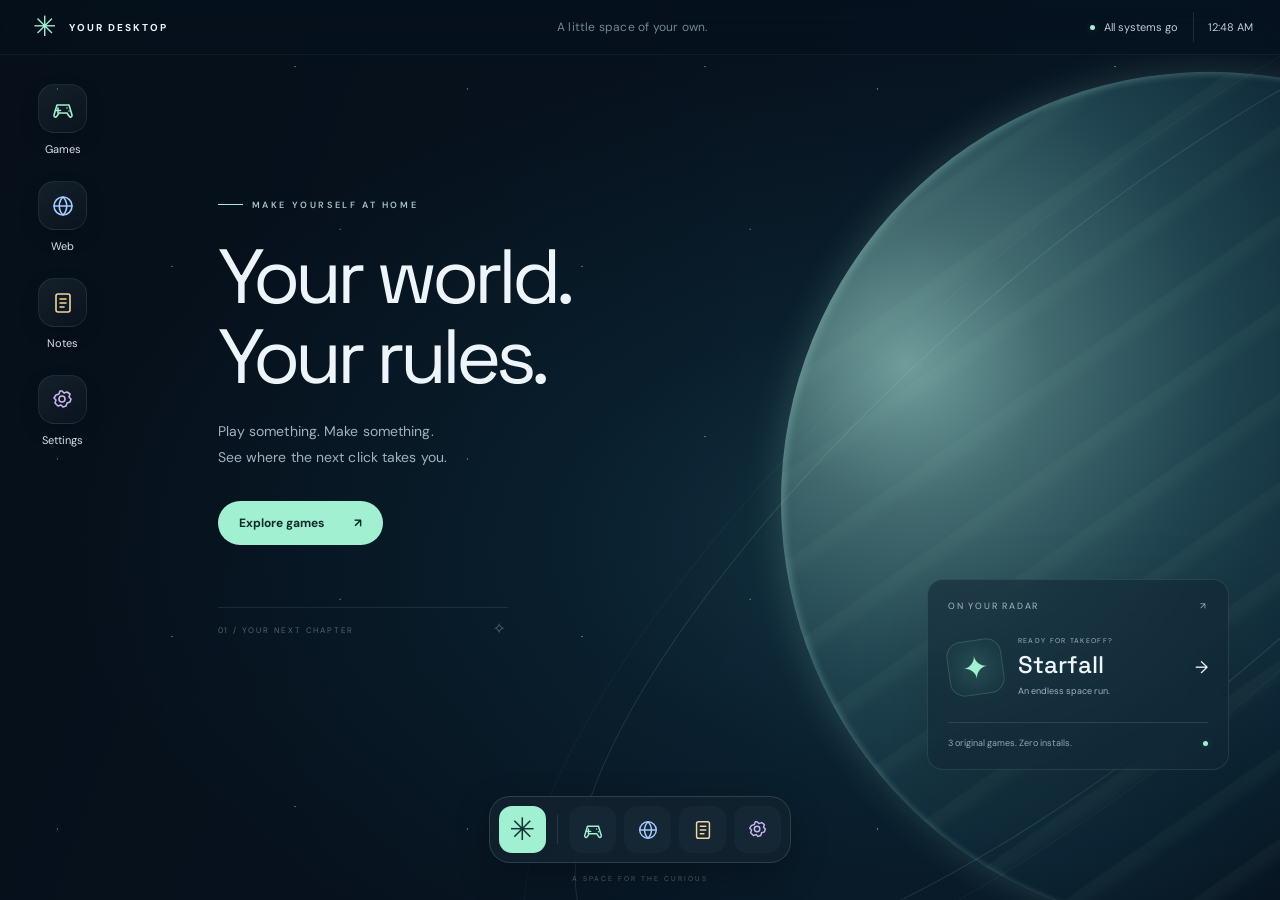
==== index.html @ 251ca3ce "Build original web desktop and three playable games" ====
<!doctype html>
<html lang="en">
<head>
  <meta charset="utf-8">
  <meta name="viewport" content="width=device-width,initial-scale=1">
  <meta name="theme-color" content="#081221">
  <meta name="description" content="Your own little corner of the web. Games, notes, and a desktop you can make yours.">
  <title>Your Desktop</title>
  <link rel="icon" href="./favicon.svg" type="image/svg+xml">
  <link rel="stylesheet" href="./styles.css">
  <script src="./core.js" defer></script>
  <script src="./games.js" defer></script>
  <script src="./app.js" defer></script>
</head>
<body>
  <div class="wallpaper" aria-hidden="true"><div class="orbital-ring ring-one"></div><div class="orbital-ring ring-two"></div><div class="planet"></div><div class="grain"></div></div>
  <header class="topbar">
    <button id="brand" class="brand" aria-label="Open app launcher"><span class="brand-symbol">✳</span><span id="desktop-name">YOUR DESKTOP</span></button>
    <span class="topbar-center">A little space of your own.</span>
    <div class="system-status"><span class="online-dot"></span><span class="local-label">All systems go</span><button id="clock" title="Open settings"></button></div>
  </header>
  <main id="desktop" aria-label="Desktop">
    <nav id="shortcuts" class="shortcuts" aria-label="Desktop apps"></nav>
    <section class="welcome" id="welcome">
      <div class="eyebrow"><span></span> MAKE YOURSELF AT HOME</div>
      <h1>Your world.<br>Your rules.</h1>
      <p>Play something. Make something.<br>See where the next click takes you.</p>
      <button class="primary pill" data-open="games">Explore games <span>↗</span></button>
      <div class="welcome-meta"><span>01 / YOUR NEXT CHAPTER</span><span>✧</span></div>
    </section>
    <aside class="desktop-widget" aria-label="Quick start">
      <div class="widget-label">ON YOUR RADAR <span>↗</span></div>
      <button class="featured-game" data-game="starfall"><span class="mini-orbit">✦</span><span><small>READY FOR TAKEOFF?</small><strong>Starfall</strong><small>An endless space run.</small></span><b>→</b></button>
      <div class="widget-footer"><span>3 original games. Zero installs.</span><span class="online-dot"></span></div>
    </aside>
    <div id="window-layer"></div>
  </main>
  <section id="launcher" class="launcher" aria-label="App launcher" hidden>
    <div class="launcher-heading"><strong>Your space</strong><button id="close-launcher" class="icon-btn" aria-label="Close launcher">×</button></div>
    <label class="search-box"><span>⌕</span><input id="app-search" placeholder="Find an app or game…" autocomplete="off"></label>
    <div id="launcher-grid" class="launcher-grid"></div><p id="search-empty" hidden>No matches. Try “games” or “notes”.</p>
    <footer>Built to be yours. <span>✧</span></footer>
  </section>
  <footer class="dock-wrap"><nav id="dock" class="dock" aria-label="Dock"><button id="launcher-button" class="dock-launcher" aria-label="Open app launcher" title="Apps">✳</button><span class="dock-divider"></span></nav><div class="dock-caption">A SPACE FOR THE CURIOUS</div></footer>
  <div id="toast" role="status" hidden></div>
</body>
</html>
---- styles.css ----
@import url('https://fonts.googleapis.com/css2?family=DM+Sans:wght@400;450;500;550;600;650;700&family=Space+Grotesk:wght@400;500;600;700&display=swap');
:root{--accent:#a1f0d1;--accent-rgb:161,240,209;--bg:#0d1723;--panel:#111d2c;--line:rgba(210,231,255,.12);--muted:#9caec1;--text:#edf4fa;color-scheme:dark;font-family:'DM Sans',system-ui,sans-serif;font-size:14px}
*{box-sizing:border-box}body{margin:0;overflow:hidden;color:var(--text);background:#06111e}button,input,textarea,select{font:inherit}button,a,input,textarea,select{-webkit-tap-highlight-color:transparent}button{cursor:pointer;color:inherit}button{border:0}button:focus-visible,a:focus-visible,input:focus-visible,textarea:focus-visible,select:focus-visible{outline:2px solid var(--accent);outline-offset:4px}button:disabled{cursor:default;opacity:.45}a{color:var(--accent)}[hidden]{display:none!important}button svg{width:22px;height:22px;display:block}svg{flex-shrink:0}button{transition:background .18s,transform .18s}button:hover{filter:brightness(1.1)}.wallpaper{position:fixed;inset:0;overflow:hidden;background:radial-gradient(ellipse at 78% 60%,#153947 0%,#0a202f 32%,#071320 66%);z-index:-1}.wallpaper:before{content:"";position:absolute;inset:0;background-image:radial-gradient(1px 1px at 14% 24%,#bad4e3 70%,transparent),radial-gradient(1px 1px at 72% 18%,#bad4e3 70%,transparent),radial-gradient(1px 1px at 83% 62%,#bad4e3 70%,transparent),radial-gradient(1px 1px at 42% 72%,#bad4e3 70%,transparent);background-size:410px 370px;opacity:.45}.planet{position:absolute;width:67vw;height:67vw;border-radius:50%;right:-28vw;top:8vh;background:radial-gradient(circle at 22% 23%,#729f9e 0%,#426b70 15%,#1e424e 34%,#0c2433 55%,#06111d 72%);box-shadow:-4px -3px 35px #9edec62a,inset 3px 3px 6px #a9e2d443;transform:rotate(-20deg)}.planet:after{content:"";position:absolute;inset:0;border-radius:50%;background:repeating-linear-gradient(165deg,transparent 0 38px,#a4dbb80a 40px 48px,transparent 60px 73px)}.orbital-ring{position:absolute;width:110vw;height:35vw;border:1px solid #97d5c326;border-radius:50%;right:-43vw;top:28vh;transform:rotate(-41deg);z-index:1}.ring-two{width:120vw;height:39vw;right:-48vw;top:25vh;border-color:#97d5c30d}.grain{position:absolute;inset:0;background:linear-gradient(110deg,#0003,transparent 70%)}body[data-wallpaper=aurora] .wallpaper{background:radial-gradient(ellipse at 80% 80%,#402f60,transparent 60%),radial-gradient(ellipse at 65% 0%,#226359,#0a1227 65%)}body[data-wallpaper=aurora] .planet{opacity:.18}body[data-wallpaper=midnight] .wallpaper{background:radial-gradient(ellipse at 65% 40%,#172941,#060c16 70%)}body[data-wallpaper=midnight] .planet{opacity:.1}body[data-wallpaper=midnight] .orbital-ring{opacity:.2}
.topbar{height:55px;position:relative;z-index:1001;display:flex;align-items:center;justify-content:space-between;padding:0 27px;border-bottom:1px solid #d5eeff0d;background:#06111d50;backdrop-filter:blur(22px)}.brand{display:flex;gap:11px;align-items:center;background:none;font-size:10px;font-weight:700;letter-spacing:2px}.brand-symbol{color:var(--accent);font-size:28px;font-weight:400;line-height:1}.topbar-center{color:#adc1ccaa;font-size:12px;letter-spacing:.2px}.system-status{display:flex;align-items:center;gap:9px;font-size:11px;color:#c0cdd7}.online-dot{width:5px;height:5px;display:inline-block;background:var(--accent);border-radius:50%;box-shadow:0 0 9px #a1f0d13a}.system-status button{background:none;padding:8px 0 8px 14px;margin-left:6px;border-left:1px solid var(--line);font-size:11px}.shortcuts{position:absolute;left:24px;top:28px;display:flex;flex-direction:column;gap:23px;z-index:1}.shortcut{width:77px;background:none;display:flex;flex-direction:column;align-items:center;gap:9px;font-size:11px;color:#d4e1e8}.app-icon{display:flex;align-items:center;justify-content:center;width:49px;height:49px;border-radius:16px;color:var(--icon-color,#a1f0d1);background:linear-gradient(145deg,#d2edff12,#c4e3ff05);border:1px solid #ddf2ff15;box-shadow:0 8px 20px #0002;flex-shrink:0}.app-icon svg{width:24px;height:24px}.shortcut:hover .app-icon{background:#d2edff22;transform:translateY(-2px)}#desktop{position:absolute;inset:55px 0 0}.welcome{position:absolute;left:17%;top:17%;width:430px}.eyebrow{display:flex;align-items:center;gap:9px;font-size:9px;font-weight:600;letter-spacing:2.6px;color:#a5c5c5}.eyebrow span{height:1px;width:25px;background:var(--accent)}h1{font-family:'Space Grotesk',system-ui,sans-serif;font-size:clamp(54px,6vw,92px);font-weight:400;line-height:1.04;letter-spacing:-5px;margin:26px 0 23px}.welcome p{color:#9eb2bf;font-size:14px;line-height:1.85;letter-spacing:.1px;margin-bottom:30px}.primary{background:var(--accent);color:#102b2c;font-weight:700;border:1px solid transparent;padding:11px 19px;border-radius:10px}.primary:hover{transform:translateY(-1px)}.pill{border-radius:30px;font-size:12px;padding:13px 20px}.pill span{margin-left:27px}.welcome-meta{margin-top:62px;padding-top:17px;border-top:1px solid #d2e8ff19;width:290px;display:flex;justify-content:space-between;color:#9cb5bb80;font-size:8px;letter-spacing:1.8px}.welcome-meta span:last-child{font-size:16px;line-height:8px}.desktop-widget{position:absolute;right:4%;bottom:130px;width:302px;border:1px solid #d1eeff1a;border-radius:16px;background:#10243290;backdrop-filter:blur(18px);padding:20px;box-shadow:0 20px 70px #0002}.widget-label{display:flex;justify-content:space-between;color:#a7bcc5;font-size:9px;letter-spacing:1.8px}.featured-game{display:flex;align-items:center;gap:15px;text-align:left;background:none;width:100%;padding:23px 0}.mini-orbit{display:grid;place-items:center;width:55px;height:55px;border:1px solid #a1f0d12b;border-radius:15px;background:radial-gradient(circle,#7af4c226,transparent);color:var(--accent);font-size:32px;transform:rotate(-8deg)}.featured-game small{font-size:9px;color:#9fb3c1;display:block;line-height:1.8}.featured-game small:first-child{font-size:7px;letter-spacing:1.3px}.featured-game strong{font-family:'Space Grotesk',sans-serif;font-weight:500;font-size:24px;display:block;line-height:1.45}.featured-game b{font-size:17px;margin-left:auto;font-weight:400}.widget-footer{display:flex;align-items:center;justify-content:space-between;padding-top:14px;border-top:1px solid var(--line);font-size:9px;color:#92aab8}.dock-wrap{position:fixed;bottom:17px;left:50%;transform:translateX(-50%);z-index:2000;display:flex;align-items:center;flex-direction:column}.dock{display:flex;align-items:center;gap:8px;padding:9px;border:1px solid #deefff25;border-radius:21px;background:#142330c9;backdrop-filter:blur(30px);box-shadow:0 12px 35px #0004}.dock button{position:relative;width:47px;height:47px;display:grid;place-items:center;border-radius:13px;background:#b3d5ed09;color:var(--icon-color,#a1f0d1)}.dock button:hover{background:#b3d5ed22;transform:translateY(-4px)}.dock button.running:after{position:absolute;bottom:-5px;left:22px;content:"";width:4px;height:4px;background:var(--accent);border-radius:50%}.dock .dock-launcher{font-size:31px;background:var(--accent);color:#173638}.dock-divider{height:29px;width:1px;background:var(--line);margin:0 3px}.dock-caption{font-size:7px;letter-spacing:2px;color:#96aebc80;margin-top:11px}
.launcher{position:fixed;z-index:2100;bottom:112px;left:50%;transform:translateX(-50%);width:450px;max-width:calc(100vw - 24px);background:#112130f5;backdrop-filter:blur(30px);border:1px solid #cde6ff26;border-radius:23px;padding:24px;box-shadow:0 25px 100px #0008}.launcher-heading{display:flex;align-items:center;justify-content:space-between;margin-bottom:20px}.launcher-heading strong{font-family:'Space Grotesk',sans-serif;font-size:22px;font-weight:500}.icon-btn{background:#d3eaff0c;border-radius:7px;padding:6px 10px;color:var(--muted);font-size:20px}.search-box{display:flex;align-items:center;gap:10px;background:#020b1570;border:1px solid var(--line);border-radius:10px;padding:10px 13px}.search-box span{font-size:22px;line-height:1;color:var(--muted)}.search-box input{background:none;border:0;outline:0!important;width:100%;font-size:12px;color:var(--text)}.launcher-grid{display:grid;grid-template-columns:repeat(3,1fr);gap:20px 10px;padding:24px 0}.launcher-app{background:none;display:flex;align-items:center;flex-direction:column;gap:9px;font-size:11px;padding:8px;border-radius:12px}.launcher-app:hover{background:#c7e3ff0c}.launcher footer{border-top:1px solid var(--line);padding-top:16px;display:flex;justify-content:space-between;font-size:10px;color:var(--muted)}
#window-layer{position:absolute;inset:0;pointer-events:none}.window{position:absolute;width:800px;height:560px;min-width:330px;min-height:290px;max-width:100%;max-height:calc(100% - 100px);display:flex;flex-direction:column;pointer-events:auto;border:1px solid #b7d9f02b;border-radius:15px;background:#0e1927;box-shadow:0 35px 100px #0008;overflow:hidden;resize:both}.window.active{border-color:#b7d9f054;box-shadow:0 35px 100px #000a}.window.maximized{left:12px!important;top:12px!important;width:calc(100% - 24px)!important;height:calc(100% - 112px)!important;resize:none}.window-titlebar{display:flex;align-items:center;justify-content:space-between;background:#172435;border-bottom:1px solid var(--line);height:43px;flex-shrink:0;cursor:grab;touch-action:none;padding:0 10px 0 14px;user-select:none}.window-title{display:flex;gap:9px;align-items:center;font-size:11px;font-weight:600}.window-title svg{width:15px;height:15px;color:var(--accent)}.window-controls{display:flex;gap:3px}.window-controls button{height:25px;width:30px;display:grid;place-items:center;font-size:16px;background:none;border-radius:5px;color:#b3c5d2}.window-controls button:hover{background:#c4dfff17}.window-controls .close:hover{background:#e3636744;color:#ffcdd1}.window-body{overflow:auto;flex:1;min-height:0}.app-padding{padding:28px}.app-kicker{font-size:9px;letter-spacing:2px;color:var(--accent);margin:0 0 10px}.app-heading{font-family:'Space Grotesk',sans-serif;font-size:31px;font-weight:500;letter-spacing:-1px;margin:0 0 8px}.app-description{font-size:12px;line-height:1.7;color:var(--muted);margin:0}.app-row{display:flex;align-items:center;justify-content:space-between;gap:15px}.small-tag{font-size:9px;letter-spacing:.5px;color:var(--accent);background:#a1f0d10c;border:1px solid #a1f0d125;border-radius:20px;padding:6px 10px;white-space:nowrap}.game-grid{display:grid;grid-template-columns:repeat(3,minmax(0,1fr));gap:15px;margin-top:27px}.game-card{border:1px solid var(--line);border-radius:13px;overflow:hidden;background:#152133;text-align:left;cursor:pointer;transition:transform .2s,border-color .2s}.game-card:hover{transform:translateY(-4px);border-color:#c9e4ff44}.game-art{height:154px;position:relative;overflow:hidden;display:grid;place-items:center}.game-art.starfall{background:radial-gradient(ellipse at 50% 110%,#266d70,#0d2237 55%,#0a162b)}.game-art.starfall:before{content:"";position:absolute;inset:0;background:radial-gradient(1px 1px at 25% 22%,white 50%,transparent),radial-gradient(1px 1px at 78% 70%,white 50%,transparent);background-size:59px 55px}.game-art.starfall svg{width:85px;height:85px;color:#a1f0d1;filter:drop-shadow(0 7px 15px #6debc84a);transform:rotate(-25deg)}.game-art.snake{background:linear-gradient(145deg,#183a37,#102724);background-image:linear-gradient(#a1f0d108 1px,transparent 1px),linear-gradient(90deg,#a1f0d108 1px,transparent 1px),linear-gradient(145deg,#183a37,#102724);background-size:20px 20px,20px 20px,100% 100%}.snake-art{display:grid;grid-template-columns:repeat(5,19px);gap:3px;transform:rotate(-12deg)}.snake-art i{width:19px;height:19px;border-radius:5px;background:#a1f0d1;box-shadow:0 0 17px #a1f0d11a}.snake-art i:nth-child(2){grid-column:2;grid-row:1}.snake-art i:nth-child(3){grid-column:3;grid-row:1}.snake-art i:nth-child(4){grid-column:3;grid-row:2}.snake-art i:nth-child(5){grid-column:3;grid-row:3}.snake-art i:nth-child(6){grid-column:4;grid-row:3}.snake-art i:nth-child(7){grid-column:5;grid-row:3;background:#ffb98e}.game-art.memory{background:linear-gradient(145deg,#38344e,#1c233e)}.memory-art{display:flex;transform:rotate(-12deg)}.memory-art i{display:grid;place-items:center;font-style:normal;border:1px solid #bfafff7a;background:#bfaaff24;width:51px;height:68px;border-radius:10px;font-size:26px;color:#d9ceff;margin-left:-8px;box-shadow:0 8px 15px #0003}.memory-art i:last-child{transform:translateY(14px) rotate(18deg);background:#5d537c}.game-card-info{padding:15px}.game-card-info h3{font-family:'Space Grotesk',sans-serif;font-size:19px;font-weight:500;margin:0 0 6px}.game-card-info p{font-size:10px;line-height:1.6;color:var(--muted);margin:0 0 17px}.game-card-info span{font-size:10px;color:var(--accent);display:flex;justify-content:space-between}.library-foot{border-top:1px solid var(--line);margin-top:26px;padding-top:16px;color:#7f95a8;font-size:10px;display:flex;justify-content:space-between}
.browser-app{display:flex;flex-direction:column;height:100%}.browser-toolbar{padding:10px;display:flex;align-items:center;gap:6px;border-bottom:1px solid var(--line);background:#132030}.browser-toolbar button{width:30px;height:30px;border-radius:7px;background:#c8e4ff09;font-size:16px}.address-form{display:flex;align-items:center;flex:1;background:#07131e;border:1px solid var(--line);border-radius:7px;overflow:hidden}.address-form input{width:100%;min-width:60px;background:none;border:0;padding:8px 11px;color:var(--text);font-size:12px;outline:none}.address-form button{font-size:12px;border-radius:0}.browser-content{position:relative;flex:1;min-height:0}.browser-home{padding:36px;max-width:660px;margin:auto}.browser-home .app-heading{font-size:37px}.bookmark-grid{display:grid;grid-template-columns:repeat(3,1fr);gap:12px;margin:26px 0}.bookmark{background:#bacfff07;border:1px solid var(--line);border-radius:12px;text-align:left;padding:16px}.bookmark b{display:block;font-size:24px;margin-bottom:15px;color:var(--accent);font-weight:400}.bookmark span{display:block;font-size:12px}.bookmark small{font-size:9px;color:var(--muted);display:block;margin-top:5px}.embed-note{font-size:11px;line-height:1.7;color:var(--muted);background:#a2c9ff05;padding:13px 15px;border-radius:9px;border:1px solid var(--line)}.embed-bar{display:flex;align-items:center;justify-content:space-between;gap:10px;background:#18283b;padding:8px 12px;font-size:10px;color:#b9cad8}.embed-bar a{white-space:nowrap}.web-frame{display:block;background:white;width:100%;height:calc(100% - 36px);border:0}.browser-error{margin-top:10px;color:#ffb4b4;font-size:12px;min-height:16px}.notes-app{height:100%;display:flex;flex-direction:column}.notes-toolbar{display:flex;align-items:center;justify-content:space-between;padding:15px 20px;border-bottom:1px solid var(--line)}.notes-toolbar span{font-size:10px;color:var(--muted)}.quiet-btn{background:#bedaff0a;border:1px solid var(--line);border-radius:8px;color:#c2d4df;font-size:11px;padding:8px 12px}.notes-editor{flex:1;resize:none;border:0;background:#0e1927;color:#d7e6ef;padding:25px;font-size:15px;line-height:1.9;outline:none!important;width:100%}.notes-footer{padding:10px 20px;color:var(--muted);font-size:9px;border-top:1px solid var(--line)}.settings-section{margin-top:27px;padding-top:20px;border-top:1px solid var(--line)}.settings-section h3{font-size:12px;margin:0 0 12px}.theme-grid{display:grid;grid-template-columns:repeat(3,1fr);gap:10px}.theme-option{height:82px;border:2px solid transparent;border-radius:10px;text-align:left;padding:13px;background:radial-gradient(ellipse at 80% 70%,#426d6c,#101e32 80%);font-size:11px;display:flex;align-items:flex-end}.theme-option[data-theme=aurora]{background:linear-gradient(135deg,#1f615b,#3c3159)}.theme-option[data-theme=midnight]{background:linear-gradient(135deg,#203450,#090f19)}.theme-option[aria-pressed=true]{border-color:var(--accent)}.accent-row{display:flex;gap:10px}.accent-btn{width:32px;height:32px;border-radius:50%;background:var(--swatch);border:3px solid transparent}.accent-btn[aria-pressed=true]{outline:1px solid white;outline-offset:3px}.setting-label{display:flex;justify-content:space-between;align-items:center;font-size:12px;color:#c6d6e0;gap:15px}.name-form{display:flex;gap:8px}.name-form input{background:#07111e;border:1px solid var(--line);border-radius:8px;padding:10px;color:var(--text);width:100%;min-width:0}.name-form button{font-size:11px}.about-card{padding:18px;border:1px solid var(--line);background:#a9e1d704;border-radius:11px;margin-top:25px;color:var(--muted);font-size:11px;line-height:1.9}.about-card strong{display:block;color:var(--text);font-weight:500;font-size:14px;margin-bottom:5px}
.game-shell{height:100%;display:flex;flex-direction:column;background:#081420}.game-hud{padding:12px 18px;display:flex;align-items:center;justify-content:space-between;border-bottom:1px solid var(--line);gap:10px;flex-wrap:wrap;font-size:11px}.hud-stat{display:flex;gap:17px;color:var(--muted)}.hud-stat b{color:var(--accent);font-variant-numeric:tabular-nums;margin-left:6px}.game-stage{position:relative;flex:1;min-height:0;display:grid;place-items:center;overflow:hidden}.game-stage canvas{display:block;width:100%;height:100%;touch-action:none;outline:none}.game-overlay{position:absolute;inset:0;display:flex;align-items:center;justify-content:center;flex-direction:column;gap:12px;background:#061220b5;backdrop-filter:blur(5px);text-align:center;padding:22px}.game-overlay h2{font-family:'Space Grotesk',sans-serif;font-size:38px;font-weight:500;letter-spacing:-1px;margin:0}.game-overlay p{color:#b4c8d6;font-size:12px;line-height:1.8;max-width:330px;margin:0 0 8px}.game-overlay .game-symbol{font-size:43px;color:var(--accent);margin-bottom:5px}.game-help{padding:10px 14px;font-size:10px;line-height:1.6;color:var(--muted);border-top:1px solid var(--line);display:flex;justify-content:space-between;align-items:center;gap:12px}.game-help button{font-size:10px;padding:5px 10px}.dpad{display:flex;gap:6px;justify-content:center;padding:7px}.dpad button{width:35px;height:29px;background:#c8e7ff10;border:1px solid var(--line);border-radius:6px}.memory-stage{padding:20px;background:radial-gradient(ellipse at 50% 20%,#28304b,#0a1623);display:grid;grid-template-columns:repeat(4,1fr);gap:10px;max-width:440px;width:100%;margin:auto}.memory-card{aspect-ratio:1.2;border:1px solid #c6b7ff33;border-radius:10px;background:linear-gradient(135deg,#b5acff16,#879eff09);font-size:26px;display:grid;place-items:center;color:#a898e3}.memory-card.revealed,.memory-card.matched{background:#bdadff29;color:#f2e9ff;border-color:#c9b9ff77}.memory-card.matched{opacity:.5}.memory-container{position:relative;flex:1;display:flex;align-items:center;min-height:280px}.memory-container .game-overlay{z-index:1}#toast{position:fixed;z-index:3000;bottom:112px;left:50%;transform:translateX(-50%);padding:13px 20px;background:#243748;border:1px solid #bddcf73b;border-radius:12px;box-shadow:0 10px 30px #0005;font-size:12px;max-width:90vw;text-align:center}
.game-stage canvas{position:absolute;inset:0}
@media(min-width:1500px){.welcome{top:19%;left:18%}.desktop-widget{right:6%;bottom:150px}}@media(max-width:850px){.topbar-center{display:none}.welcome{left:19%;top:17%;width:350px}.welcome h1{font-size:66px}.desktop-widget{display:none}.window{min-width:290px;width:calc(100% - 24px)!important;left:12px!important}.game-grid{gap:10px}.game-art{height:130px}.game-card-info{padding:11px}.app-padding{padding:22px}.window.maximized{top:8px!important}.topbar{padding:0 18px}}@media(max-width:540px){.topbar{height:48px;padding:0 13px}.brand{font-size:8px;letter-spacing:1.4px}.brand-symbol{font-size:23px}.local-label{display:none}#desktop{top:48px}.shortcuts{top:22px;left:12px;gap:18px}.shortcut{width:61px;font-size:9px}.app-icon{width:43px;height:43px;border-radius:13px}.welcome{left:25%;top:23%;width:72%}.welcome h1{font-size:53px;letter-spacing:-3px}.welcome .eyebrow{font-size:7px;letter-spacing:1.6px}.welcome p{font-size:12px}.welcome-meta{margin-top:38px;width:220px}.planet{width:130vw;height:130vw;right:-85vw;top:20vh}.dock{gap:5px;padding:7px;border-radius:18px}.dock button{width:41px;height:41px}.dock button.running:after{left:18px}.dock-wrap{bottom:12px}.dock-caption{font-size:6px}.game-grid{grid-template-columns:1fr}.game-card{display:grid;grid-template-columns:100px 1fr}.game-art{height:100%}.game-art.starfall svg{width:60px;height:60px}.game-card-info h3{font-size:18px}.game-card-info p{margin-bottom:8px}.snake-art{transform:scale(.65) rotate(-12deg)}.memory-art{transform:scale(.8) rotate(-12deg)}.app-heading{font-size:26px}.library-foot{font-size:8px}.app-row{align-items:flex-start}.small-tag{font-size:7px;padding:5px 7px}.window{height:calc(100% - 111px)!important;top:8px!important;min-height:250px}.bookmark-grid{grid-template-columns:1fr}.bookmark{padding:12px;display:flex;gap:12px;align-items:center}.bookmark b{margin:0}.bookmark small{margin-left:auto}.browser-home{padding:25px}.browser-home .app-heading{font-size:28px}.embed-bar span{max-width:180px}.theme-option{height:70px;padding:9px;font-size:10px}.app-padding{padding:20px}.game-overlay h2{font-size:30px}.game-hud{padding:10px 12px}.memory-stage{gap:7px;padding:14px}.topbar .system-status button{padding-left:8px;margin-left:0}}
@media(prefers-reduced-motion:reduce){*{scroll-behavior:auto!important;transition:none!important;animation:none!important}}body.reduced-motion *{transition:none!important;animation:none!important}
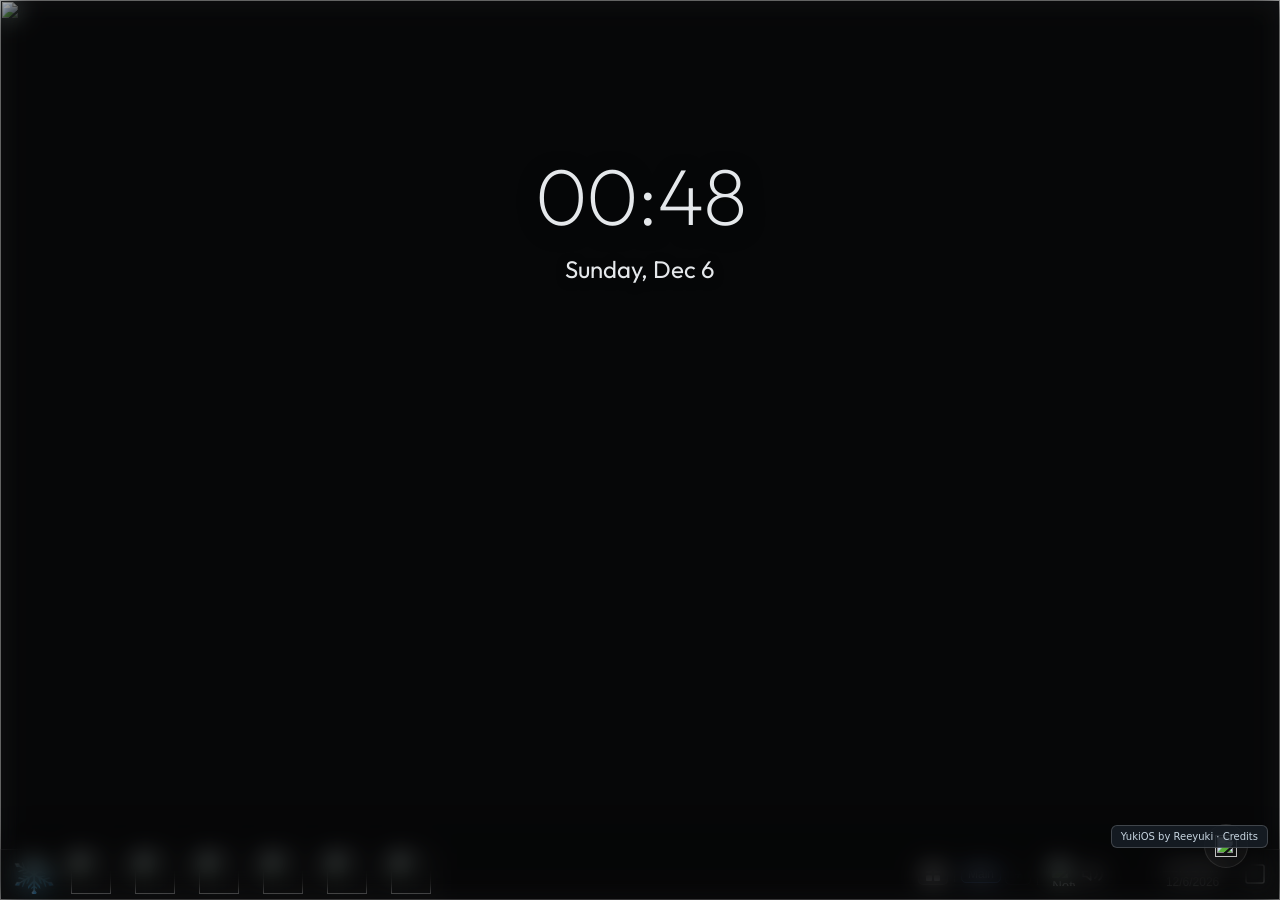
==== commit 34050a12: "Use YukiOS desktop and library with MIT license and creator credit" ====
--- a/index.html
+++ b/index.html
@@ -1,47 +1,305 @@
 <!doctype html>
-<html lang="en">
-<head>
-  <meta charset="utf-8">
-  <meta name="viewport" content="width=device-width,initial-scale=1">
-  <meta name="theme-color" content="#081221">
-  <meta name="description" content="Your own little corner of the web. Games, notes, and a desktop you can make yours.">
-  <title>Your Desktop</title>
-  <link rel="icon" href="./favicon.svg" type="image/svg+xml">
-  <link rel="stylesheet" href="./styles.css">
-  <script src="./core.js" defer></script>
-  <script src="./games.js" defer></script>
-  <script src="./app.js" defer></script>
-</head>
-<body>
-  <div class="wallpaper" aria-hidden="true"><div class="orbital-ring ring-one"></div><div class="orbital-ring ring-two"></div><div class="planet"></div><div class="grain"></div></div>
-  <header class="topbar">
-    <button id="brand" class="brand" aria-label="Open app launcher"><span class="brand-symbol">✳</span><span id="desktop-name">YOUR DESKTOP</span></button>
-    <span class="topbar-center">A little space of your own.</span>
-    <div class="system-status"><span class="online-dot"></span><span class="local-label">All systems go</span><button id="clock" title="Open settings"></button></div>
-  </header>
-  <main id="desktop" aria-label="Desktop">
-    <nav id="shortcuts" class="shortcuts" aria-label="Desktop apps"></nav>
-    <section class="welcome" id="welcome">
-      <div class="eyebrow"><span></span> MAKE YOURSELF AT HOME</div>
-      <h1>Your world.<br>Your rules.</h1>
-      <p>Play something. Make something.<br>See where the next click takes you.</p>
-      <button class="primary pill" data-open="games">Explore games <span>↗</span></button>
-      <div class="welcome-meta"><span>01 / YOUR NEXT CHAPTER</span><span>✧</span></div>
-    </section>
-    <aside class="desktop-widget" aria-label="Quick start">
-      <div class="widget-label">ON YOUR RADAR <span>↗</span></div>
-      <button class="featured-game" data-game="starfall"><span class="mini-orbit">✦</span><span><small>READY FOR TAKEOFF?</small><strong>Starfall</strong><small>An endless space run.</small></span><b>→</b></button>
-      <div class="widget-footer"><span>3 original games. Zero installs.</span><span class="online-dot"></span></div>
-    </aside>
-    <div id="window-layer"></div>
-  </main>
-  <section id="launcher" class="launcher" aria-label="App launcher" hidden>
-    <div class="launcher-heading"><strong>Your space</strong><button id="close-launcher" class="icon-btn" aria-label="Close launcher">×</button></div>
-    <label class="search-box"><span>⌕</span><input id="app-search" placeholder="Find an app or game…" autocomplete="off"></label>
-    <div id="launcher-grid" class="launcher-grid"></div><p id="search-empty" hidden>No matches. Try “games” or “notes”.</p>
-    <footer>Built to be yours. <span>✧</span></footer>
-  </section>
-  <footer class="dock-wrap"><nav id="dock" class="dock" aria-label="Dock"><button id="launcher-button" class="dock-launcher" aria-label="Open app launcher" title="Apps">✳</button><span class="dock-divider"></span></nav><div class="dock-caption">A SPACE FOR THE CURIOUS</div></footer>
-  <div id="toast" role="status" hidden></div>
-</body>
+<html lang="en" style="background: #1e1e1e">
+  <head>
+    <meta charset="UTF-8" />
+
+    <meta name="viewport" content="width=device-width, initial-scale=1.0" />
+    <link rel="preconnect" href="https://fonts.googleapis.com" />
+    <link rel="preconnect" href="https://fonts.gstatic.com" crossorigin />
+    <link rel="preconnect" href="https://cdn.jsdelivr.net" />
+    
+
+    <link
+      rel="preload"
+      as="style"
+      href="https://fonts.googleapis.com/css2?family=Outfit:wght@100;200;300;400;500;600;700;800;900&family=Share+Tech+Mono&family=Barlow:wght@300;400;500;600&display=swap"
+    />
+    <link
+      rel="stylesheet"
+      href="https://fonts.googleapis.com/css2?family=Outfit:wght@100;200;300;400;500;600;700;800;900&family=Share+Tech+Mono&family=Barlow:wght@300;400;500;600&display=swap"
+      media="print"
+      onload="this.media = 'all'"
+    />
+    
+    <!-- End Cloudflare Web Analytics -->
+    <base href="./" />
+
+    <title>Your Desktop · YukiOS Edition</title>
+    <meta
+      name="description"
+      content="YukiOS is a free browser-based desktop environment with a tiling window manager, macOS-style interface, 3000 games, a terminal with Python &amp; Git, emulators for DOS/Flash/x86/3DS, and 90+ apps - no sign-up or download required. Open source with MIT license."
+    />
+
+    <meta
+      property="og:title"
+      content="YukiOS - Free Desktop Environment in Your Browser, No Download Needed"
+    />
+
+    <meta
+      property="og:description"
+      content="Turn your browser into a full desktop OS with YukiOS. Tiling window manager, Mac desktop mode, 3000 free games, Python/Node terminal, DOS/Flash/x86 emulators, 90+ apps - all in one browser tab."
+    />
+
+    <meta
+      name="twitter:title"
+      content="YukiOS - Free Desktop Environment in Your Browser, No Install Needed"
+    />
+    <meta property="og:type" content="website" />
+    <meta
+      property="og:image"
+      content="https://cdn.jsdelivr.net/gh/Reeyuki/YukiOS@main/.github/yuki-deck.png"
+    />
+    <meta property="og:image:width" content="1920" />
+    <meta property="og:image:height" content="1080" />
+    <meta
+      property="og:image:alt"
+      content="YukiOS browser-based desktop environment showing windowed multitasking with apps, taskbar, and start menu"
+    />
+    <meta property="og:site_name" content="YukiOS" />
+    <meta property="og:url" content="https://yukios.netlify.app" />
+    <meta property="og:locale" content="en_US" />
+
+    <meta name="twitter:card" content="summary_large_image" />
+    <meta
+      name="twitter:description"
+      content="Browser desktop OS with tiling WM, Mac mode, 3000 games, Python/Node terminal, emulators for DOS/Flash/x86/3DS, themes, wallpapers, PWA support, and 90+ apps - completely free and no download."
+    />
+    <meta
+      name="twitter:image"
+      content="https://cdn.jsdelivr.net/gh/Reeyuki/YukiOS@main/.github/yuki-deck.png"
+    />
+    <meta
+      name="twitter:image:alt"
+      content="YukiOS browser-based desktop environment showing windowed multitasking with apps, taskbar, and start menu"
+    />
+
+    <meta name="application-name" content="YukiOS" />
+    <meta name="theme-color" content="#1e1e1e" />
+    <meta
+      name="google-site-verification"
+      content="6D2EMAqnKo-MEhFnlXuyqliO-87DFoI3hfAsWer0KKg"
+    />
+    
+    <link rel="icon" href="favicon.ico" />
+    <link rel="preload" as="image" href="./assets/logo.BTp81O8a.png" />
+    <script>
+      (function () {
+        try {
+          var href = new URL(
+            "manifest.webmanifest",
+            window.location.href,
+          ).toString();
+          var link = document.createElement("link");
+          link.rel = "manifest";
+          link.href = href;
+          document.head.appendChild(link);
+        } catch (e) {}
+      })();
+    </script>
+
+    <script type="application/ld+json">
+      {
+        "@context": "https://schema.org",
+        "@type": "SoftwareApplication",
+        "name": "YukiOS",
+        "applicationCategory": "WebApplication",
+        "applicationSubCategory": "DesktopEnvironment",
+        "operatingSystem": "Web Browser (Chrome, Firefox, Edge, Safari)",
+        "url": "https://yukios.netlify.app",
+        "description": "YukiOS is a browser-based desktop operating system with windowed multitasking, a virtual filesystem, 90+ built-in applications, and persistent storage.",
+        "featureList": [
+          "Windowed desktop environment",
+          "Virtual filesystem with persistent storage",
+          "90+ built-in applications",
+          "Browser-based code editor",
+          "Integrated terminal with Python and Node.js REPLs",
+          "Desktop notifications",
+          "Command palette",
+          "PWA support with offline caching",
+          "Custom wallpapers and themes",
+          "User profiles and session management",
+          "Emulators: Flash, DOS, x86, 3DS",
+          "Window tiling manager"
+        ],
+        "screenshot": "https://cdn.jsdelivr.net/gh/Reeyuki/YukiOS@main/.github/yuki-deck.png",
+        "image": "https://cdn.jsdelivr.net/gh/Reeyuki/YukiOS@main/.github/steam.png",
+        "offers": {
+          "@type": "Offer",
+          "price": "0",
+          "priceCurrency": "USD"
+        },
+        "applicationSuite": "YukiOS",
+        "genre": ["Desktop Environment", "Web Application", "Productivity"],
+        "publisher": {
+          "@type": "Organization",
+          "name": "YukiOS",
+          "url": "https://github.com/Reeyuki/YukiOS"
+        }
+      }
+    </script>
+    <script type="module" crossorigin src="./assets/index.CJZ7dzK1.js"></script>
+    <link rel="stylesheet" crossorigin href="./assets/index.CRaPTikk.css">
+  </head>
+
+  <body>
+    <h1
+      style="
+        position: absolute;
+        width: 1px;
+        height: 1px;
+        overflow: hidden;
+        clip: rect(0, 0, 0, 0);
+        white-space: nowrap;
+      "
+    >
+      YukiOS - Free Browser-Based Desktop Environment
+    </h1>
+    <div id="selection-box"></div>
+
+    <div id="desktop" class="desktop" role="presentation">
+      <div id="start-menu" class="start-menu">
+        <div class="start-sidebar">
+          <div class="start-user">
+            <img src="https://cdn.jsdelivr.net/gh/NaoTomori1/yukios@main/static/icons/guest.webp" alt="User avatar" />
+            <span></span>
+          </div>
+
+          <div class="start-cat-list"></div>
+
+          <div class="start-cat" data-cat="settingsApp">Settings</div>
+
+          <div class="start-footer-actions">
+            <button class="start-sleep-btn" id="start-sleep-btn" title="Sleep">
+              <img
+                src="https://cdn.jsdelivr.net/gh/PapirusDevelopmentTeam/papirus-icon-theme@master/Papirus/22x22/apps/system-suspend.svg"
+                class="papirus-icon papirus-icon--32"
+                alt=""
+              />
+            </button>
+            <button
+              class="start-lock-btn"
+              id="start-lock-btn"
+              title="Lock System"
+            >
+              <img
+                src="https://cdn.jsdelivr.net/gh/PapirusDevelopmentTeam/papirus-icon-theme@master/Papirus/22x22/actions/object-locked.svg"
+                class="papirus-icon papirus-icon--32"
+                alt=""
+              />
+            </button>
+            <button
+              class="start-signout-btn"
+              id="start-signout-btn"
+              title="Sign Out"
+            >
+              <img
+                src="https://cdn.jsdelivr.net/gh/PapirusDevelopmentTeam/papirus-icon-theme@master/Papirus/22x22/actions/system-log-out.svg"
+                class="papirus-icon papirus-icon--32"
+                alt=""
+              />
+            </button>
+            <button
+              class="start-shutdown-btn"
+              id="start-shutdown-btn"
+              title="Shutdown"
+            >
+              <img
+                src="https://cdn.jsdelivr.net/gh/PapirusDevelopmentTeam/papirus-icon-theme@master/Papirus/22x22/actions/system-shutdown.svg"
+                class="papirus-icon papirus-icon--32"
+                alt=""
+              />
+            </button>
+          </div>
+        </div>
+
+        <div class="start-content">
+          <div class="search-input-wrapper">
+            <img
+              src="https://cdn.jsdelivr.net/gh/PapirusDevelopmentTeam/papirus-icon-theme@master/Papirus/22x22/actions/edit-find.svg"
+              class="papirus-icon papirus-icon--22 search-icon"
+              alt=""
+            />
+            <input
+              id="start-menu-search"
+              placeholder="Search..."
+              autocomplete="off"
+            />
+          </div>
+
+          <div class="start-page active" data-page="all">
+            <div class="app-grid"></div>
+          </div>
+
+          <div class="start-page" data-page="favorites"></div>
+
+          <div class="start-page" data-page="recent">
+            <div class="app-grid"></div>
+          </div>
+
+          <div class="start-page" data-page="development">
+            <div class="app-grid"></div>
+          </div>
+
+          <div class="start-page" data-page="games">
+            <div class="app-grid"></div>
+          </div>
+
+          <div class="start-page" data-page="graphics">
+            <div class="app-grid"></div>
+          </div>
+
+          <div class="start-page" data-page="help">
+            <div class="app-grid"></div>
+          </div>
+
+          <div class="start-page" data-page="internet">
+            <div class="app-grid"></div>
+          </div>
+
+          <div class="start-page" data-page="media">
+            <div class="app-grid"></div>
+          </div>
+
+          <div class="start-page" data-page="office">
+            <div class="app-grid"></div>
+          </div>
+
+          <div class="start-page" data-page="system">
+            <div class="app-grid"></div>
+          </div>
+
+          <div class="start-page" data-page="places">
+            <div class="places-section"></div>
+          </div>
+        </div>
+      </div>
+    </div>
+    <div id="taskbar">
+      <div id="mac-menu-bar">
+        <span class="mac-menu-item mac-menu-apple" data-start="true"
+          ><img
+            src="https://cdn.jsdelivr.net/gh/PapirusDevelopmentTeam/papirus-icon-theme@master/Papirus/22x22/apps/apple-music.svg"
+            class="papirus-icon papirus-icon--22"
+            alt=""
+        /></span>
+        <span class="mac-menu-item" data-menu="Finder">Finder</span>
+        <span class="mac-menu-item" data-menu="File">File</span>
+        <span class="mac-menu-item" data-menu="Edit">Edit</span>
+        <span class="mac-menu-item" data-menu="View">View</span>
+        <span class="mac-menu-item" data-menu="Go">Go</span>
+        <span class="mac-menu-item" data-menu="Window">Window</span>
+        <span class="mac-menu-item" data-menu="Help">Help</span>
+      </div>
+      <div id="start-button"></div>
+      <div id="taskbar-windows" style="display: flex"></div>
+      <div id="system-tray">
+        <div id="time-container">
+          <div id="clock">12:00 PM</div>
+          <div id="date">01/01/2026</div>
+        </div>
+        <div id="social-bar-container"></div>
+      </div>
+    </div>
+    <div id="context-menu"></div>
+  <a href="./credits.html" id="remix-credit" style="position:fixed;right:12px;bottom:52px;z-index:2147483646;background:#171d25e8;color:#c7d5e0;border:1px solid #ffffff30;border-radius:6px;padding:5px 9px;font:10px system-ui;text-decoration:none">YukiOS by Reeyuki · Credits</a></body>
 </html>
--- a/assets/index.CRaPTikk.css
+++ b/assets/index.CRaPTikk.css
@@ -0,0 +1 @@
+.achievements-hero{position:relative;background:var(--bg-primary);border-radius:var(--r);padding:20px 16px;overflow:hidden;grid-column:1;grid-row:1;display:flex;flex-direction:column;align-items:center;justify-content:center;border:1px solid var(--glass-border)}.achievements-hero__bg{position:absolute;inset:0;background:radial-gradient(circle at 20% 50%,var(--brand-dim) 0%,transparent 50%),radial-gradient(circle at 80% 50%,var(--brand-dim) 0%,transparent 50%);opacity:.5}.achievements-hero__content{position:relative;text-align:center;z-index:1}.achievements-hero__icon-wrapper{position:relative;display:inline-block;margin-bottom:12px}.achievements-hero__icon{position:relative;font-size:40px;color:var(--brand)}.achievements-hero__title{font-size:20px;font-weight:700;color:var(--text-primary);margin:0 0 4px}.achievements-hero__subtitle{font-size:13px;color:var(--text-secondary);margin:0 0 16px}.achievements-hero__stats{display:flex;justify-content:space-around;width:100%;gap:12px}.achievements-hero__stat{text-align:center}.achievements-hero__stat-value{font-size:20px;font-weight:700;color:var(--brand);margin-bottom:2px}.achievements-hero__stat-label{font-size:10px;color:var(--text-muted);text-transform:uppercase;letter-spacing:var(--ls-wide)}.achievements-disabled-banner{margin-top:12px;padding:8px 12px;background:var(--error-bg);border:1px solid var(--error-border);border-radius:var(--r-sm);color:var(--error);font-size:11px;font-weight:600;display:flex;align-items:center;gap:8px;justify-content:center}.achievements-progress{grid-column:1;grid-row:2;background:var(--surface-1);border:1px solid var(--glass-border);border-radius:var(--r);padding:12px 16px}.achievements-progress--disabled{opacity:.5;pointer-events:none;filter:grayscale(.5)}.achievements-progress__header{display:flex;justify-content:space-between;align-items:center;margin-bottom:8px}.achievements-progress__label{font-size:11px;font-weight:600;color:var(--text-primary);text-transform:uppercase;letter-spacing:var(--ls-wide)}.achievements-progress__counter{font-size:11px;color:var(--text-secondary);font-weight:500}.achievements-progress__bar-wrapper{display:flex;align-items:center;gap:10px}.achievements-progress__bar{flex:1;height:16px;background:var(--surface-2);border-radius:8px;overflow:hidden;box-shadow:inset 0 2px 4px var(--shadow-color);border:1px solid var(--glass-border)}.achievements-progress__fill{position:relative;height:100%;background:var(--brand);transition:width .6s cubic-bezier(.4,0,.2,1)}.achievements-progress__percentage{font-size:13px;font-weight:700;color:var(--brand);min-width:36px;text-align:right}.achievements-toggle{grid-column:1;grid-row:3;display:flex;flex-direction:column;gap:6px;background:var(--surface-1);padding:6px;border-radius:var(--r);border:1px solid var(--glass-border);align-self:start}.achievements-toggle__btn{flex:none;width:100%;display:flex;align-items:center;justify-content:flex-start;gap:10px;padding:10px 16px;background:transparent;border:none;border-radius:var(--r-sm);color:var(--text-secondary);font-size:13px;font-weight:600;cursor:pointer;transition:background-color .2s,color .2s;box-sizing:border-box}.achievements-toggle__btn:hover{background:var(--glass-hover);color:var(--text-primary)}.achievements-toggle__btn--active{background:var(--brand);color:var(--text-on-brand)}.achievements-toggle__btn i{font-size:14px}.achievements-unlock-all{grid-column:1;grid-row:4;display:flex;align-items:center;justify-content:center;gap:8px;padding:10px 16px;background:var(--surface-1);border:1px solid var(--glass-border);border-radius:var(--r-sm);color:var(--brand);font-size:13px;font-weight:600;cursor:pointer;transition:background-color .2s,color .2s}.achievements-unlock-all:hover{background:var(--brand);color:var(--text-on-brand)}.achievements-grid{grid-column:2;grid-row:1 / span 3;display:grid;grid-template-columns:repeat(auto-fill,minmax(310px,1fr));grid-auto-rows:max-content;align-items:start;gap:12px;padding-bottom:20px;overflow-y:auto;height:100%;padding-right:6px;box-sizing:border-box}.achievements-grid::-webkit-scrollbar{width:8px}.achievements-grid::-webkit-scrollbar-track{background:transparent;border-radius:4px}.achievements-grid::-webkit-scrollbar-thumb{background:var(--glass-hover);border-radius:4px}.achievement-card{position:relative;display:flex;gap:16px;background:var(--surface-2);border:1px solid var(--glass-border);border-radius:var(--r);padding:16px;transition:background-color .3s cubic-bezier(.4,0,.2,1),border-color .3s cubic-bezier(.4,0,.2,1);overflow:hidden;align-items:center;box-sizing:border-box}.achievement-card:before{content:"";position:absolute;top:0;left:0;right:0;height:3px;background:linear-gradient(90deg,transparent,var(--brand-dim),transparent);opacity:0;transition:opacity .3s}.achievement-card:hover{border-color:var(--brand-dim);background:var(--surface-3)}.achievement-card:hover:before{opacity:1}.achievement-card--unlocked{background:var(--surface-3);border-color:var(--brand-dim)}.achievement-card--unlocked:before{background:linear-gradient(90deg,var(--brand),var(--brand-hover),var(--brand));opacity:1}.achievement-card--unlocked:hover{border-color:var(--brand)}.achievement-card--disabled{opacity:.5;pointer-events:none;filter:grayscale(.5)}.achievement-card__icon-wrapper{position:relative;flex-shrink:0;width:60px;height:60px;display:flex;align-items:center;justify-content:center}.achievement-card__icon-bg{position:absolute;width:100%;height:100%;background:linear-gradient(135deg,var(--surface-2),var(--surface-1));border:2px solid var(--glass-border);border-radius:10px;transition:background-color .3s,color .3s}.achievement-card--unlocked .achievement-card__icon-bg{background:var(--brand-dim);border-color:var(--brand)}.achievement-card__icon{position:relative;font-size:26px;color:var(--text-secondary);transition:background-color .3s,color .3s;z-index:1}.achievement-card--unlocked .achievement-card__icon{color:var(--brand);animation:iconPop .6s cubic-bezier(.34,1.56,.64,1)}@keyframes iconPop{0%{transform:scale(0)}50%{transform:scale(1.2)}to{transform:scale(1)}}.achievement-card__checkmark{position:absolute;bottom:-4px;right:-4px;width:20px;height:20px;background:var(--brand);border-radius:50%;display:flex;align-items:center;justify-content:center;z-index:2;animation:checkmarkPop .4s cubic-bezier(.34,1.56,.64,1) .3s backwards}@keyframes checkmarkPop{0%{transform:scale(0)}to{transform:scale(1)}}.achievement-card__checkmark i{font-size:10px;color:var(--text-on-brand)}.achievement-card__content{flex:1;min-width:0}.achievement-card__header{display:flex;align-items:center;justify-content:space-between;gap:12px}.achievement-card__title{font-size:15px;font-weight:700;color:var(--text-secondary);margin:0;transition:color .3s;flex:1}.achievement-card--unlocked .achievement-card__title{color:var(--text-primary)}.achievement-card__badges{display:flex;align-items:center;gap:8px;flex-shrink:0}.achievement-card__rarity{font-size:9px;font-weight:700;text-transform:uppercase;padding:3px 6px;border-radius:5px;letter-spacing:var(--ls-wide);white-space:nowrap}.achievement-card__desc{font-size:12.5px;color:var(--text-secondary);margin:4px 0 0;line-height:1.4}.achievement-card--unlocked .achievement-card__desc{color:var(--text-primary)}.achievement-card__date{font-size:11px;color:var(--text-secondary);margin:6px 0 0;opacity:.75}.achievement-card__lock{width:20px;height:20px;background:var(--surface-2);border-radius:50%;display:flex;align-items:center;justify-content:center;border:1px solid var(--glass-border);flex-shrink:0}.achievement-card__lock i{font-size:9px;color:var(--text-secondary)}.achievement-popup{position:fixed;bottom:-170px;right:0;width:320px;background:var(--surface-2);border:none;border-radius:0;box-shadow:0 20px 60px var(--shadow-color);z-index:100000;display:flex;gap:0;overflow:hidden;transition:bottom .5s cubic-bezier(.34,1.56,.64,1)}.achievement-popup--show{bottom:0}.achievement-popup--hide{bottom:-170px;transition:bottom .4s ease-in}.achievement-popup__icon-wrapper{position:relative;width:72px;min-height:72px;flex-shrink:0;display:flex;align-items:center;justify-content:center;background:linear-gradient(135deg,var(--brand-dim),var(--surface-1))}.achievement-popup__icon-bg{position:absolute;width:44px;height:44px;border-radius:50%;background:radial-gradient(circle,rgba(255,255,255,.15) 0%,transparent 70%)}.achievement-popup__icon{position:relative;font-size:28px;color:#fff;z-index:1;filter:drop-shadow(0 2px 4px rgba(0,0,0,.3))}.achievement-popup__content{flex:1;padding:12px 16px;display:flex;flex-direction:column;justify-content:center}.achievement-popup__badge{display:flex;align-items:center;gap:6px;font-size:10px;font-weight:700;text-transform:uppercase;color:gold;margin-bottom:4px;letter-spacing:var(--ls-wide)}.achievement-popup__badge i{font-size:12px}.achievement-popup__title{font-size:15px;font-weight:700;color:var(--text-primary);margin-bottom:2px;line-height:1.3}.achievement-popup__desc{font-size:11.5px;color:var(--text-secondary);margin-bottom:6px;line-height:1.4}.achievement-popup[data-rarity=common] .achievement-popup__icon-wrapper{background:linear-gradient(135deg,#cd7f32,#8b5e3c)}.achievement-popup[data-rarity=uncommon] .achievement-popup__icon-wrapper{background:linear-gradient(135deg,#a0a0a0,#707070)}.achievement-popup[data-rarity=rare] .achievement-popup__icon-wrapper{background:linear-gradient(135deg,gold,#b8860b)}.achievement-popup[data-rarity=epic] .achievement-popup__icon-wrapper{background:linear-gradient(135deg,#8b5cf6,#5b2c9f)}.achievement-popup[data-rarity=legendary] .achievement-popup__icon-wrapper{background:linear-gradient(135deg,#ff4500,#cc3700)}.activity-popup{position:fixed;bottom:-120px;right:0;width:300px;background:var(--surface-2);border:1px solid var(--glass-border);border-radius:0;box-shadow:0 12px 48px #000000a6;z-index:100000;display:flex;align-items:stretch;overflow:hidden;transition:bottom .45s cubic-bezier(.34,1.56,.64,1);cursor:pointer}.activity-popup--show{bottom:0}.activity-popup--hide{bottom:-120px;transition:bottom .35s ease-in}.activity-popup__avatar-col{width:64px;flex-shrink:0;display:flex;align-items:center;justify-content:center;background:var(--bg-primary)}.activity-popup__avatar{width:36px;height:36px;border-radius:50%;object-fit:cover}.activity-popup__avatar--default{width:36px;height:36px;border-radius:50%;background:var(--surface-2);display:flex;align-items:center;justify-content:center;color:var(--text-secondary);font-size:15px}.activity-popup__body{flex:1;padding:10px 14px 10px 10px;display:flex;flex-direction:column;justify-content:center;min-width:0}.activity-popup__name{font-size:14px;font-weight:700;color:var(--text-primary);line-height:1.3}.activity-popup__action{font-size:12px;color:var(--text-secondary);line-height:1.3;margin-bottom:4px}.activity-popup__game{display:flex;align-items:center;gap:6px}.activity-popup__game-icon{width:18px;height:18px;border-radius:3px;object-fit:cover;flex-shrink:0}.activity-popup__game-icon--fa{font-size:14px;color:var(--text-secondary);flex-shrink:0}.activity-popup__game-name{font-size:12.5px;font-weight:600;color:var(--text-secondary);line-height:1.3;white-space:nowrap;overflow:hidden;text-overflow:ellipsis}.achievements-scroll{height:100%;overflow-y:auto;padding-right:12px}.achievements-scroll::-webkit-scrollbar{width:8px}.achievements-scroll::-webkit-scrollbar-track{background:transparent;border-radius:4px}.achievements-scroll::-webkit-scrollbar-thumb{background:var(--glass-hover);border-radius:4px}.achievements-content{background:var(--bg-primary);padding:16px;height:100%;box-sizing:border-box;overflow:hidden}.achievements-scroll{display:grid;grid-template-columns:240px 1fr;grid-template-rows:auto auto 1fr;gap:16px;height:100%;overflow:hidden;padding-right:0}@media(max-width:768px){.achievements-scroll{display:block;overflow-y:auto}.achievements-toggle{display:flex;flex-direction:row;margin-bottom:16px}.achievements-toggle__btn{flex:1;justify-content:center}.achievements-grid{display:grid;grid-template-columns:1fr;overflow-y:visible;height:auto}.achievements-hero,.achievements-progress,.achievements-unlock-all{margin-bottom:16px}.achievement-popup{width:calc(100% - 40px);bottom:-170px;right:0}.achievement-popup--show{bottom:0}.achievements-hero__stats{gap:24px}}.converter-window{min-width:500px;min-height:400px}.converter-container{display:flex;flex-direction:column;height:100%;background:#121218d9;backdrop-filter:blur(12px);-webkit-backdrop-filter:blur(12px);color:#f1f1f7;font-family:var(--font-ui);user-select:none;overflow:hidden}.converter-layout{display:flex;flex:1;overflow:hidden}.converter-sidebar{width:260px;background:#ffffff05;border-right:1px solid rgba(255,255,255,.06);padding:16px;display:flex;flex-direction:column;gap:16px;overflow-y:auto}.converter-content{flex:1;padding:20px;display:flex;flex-direction:column;gap:20px;overflow-y:auto;background:#00000026}.converter-section-title{font-size:11px;font-weight:700;text-transform:uppercase;letter-spacing:var(--ls-wide);color:var(--text-muted);margin-bottom:8px}.file-info-box{background:#ffffff0a;border:1px solid rgba(255,255,255,.06);border-radius:10px;padding:12px;display:flex;flex-direction:column;gap:6px}.file-info-item{display:flex;justify-content:space-between;font-size:13px}.file-info-label{color:#ffffff80}.file-info-val{font-weight:500;max-width:150px;overflow:hidden;text-overflow:ellipsis;white-space:nowrap}.control-group{display:flex;flex-direction:column;gap:8px}.control-label{font-size:13px;font-weight:600;color:#ffffffd9}.control-input,.control-select{background:#ffffff0f;border:1px solid rgba(255,255,255,.12);border-radius:8px;color:#fff;padding:8px 12px;font-size:14px;outline:none;transition:background-color .2s ease,color .2s ease,border-color .2s ease;width:100%;min-width:0;box-sizing:border-box}.control-input:focus,.control-select:focus{border-color:var(--brand);box-shadow:0 0 0 2px var(--brand);background:#ffffff17}.control-row{display:flex;gap:12px}.control-row .control-group{flex:1;min-width:0}.options-panel{background:#ffffff05;border:1px solid rgba(255,255,255,.05);border-radius:12px;padding:16px;display:flex;flex-direction:column;gap:16px}.slider-container{display:flex;align-items:center;gap:12px}.slider-val{font-size:13px;font-family:var(--font-mono);min-width:32px}.checkbox-label{display:flex;align-items:center;gap:8px;font-size:13px;cursor:pointer}.checkbox-label input{cursor:pointer}.preview-container{border:1px solid rgba(255,255,255,.08);border-radius:8px;background:#0003;padding:12px;max-height:200px;overflow:auto;font-family:var(--font-mono);font-size:12px;white-space:pre-wrap}.preview-table{width:100%;border-collapse:collapse;font-size:12px;text-align:left}.preview-table th,.preview-table td{padding:6px 10px;border-bottom:1px solid rgba(255,255,255,.06);max-width:150px;overflow:hidden;text-overflow:ellipsis;white-space:nowrap}.preview-table th{background:#ffffff0d;font-weight:600;color:#ffffffb3}.converter-footer{padding:16px 20px;border-top:1px solid rgba(255,255,255,.06);display:flex;align-items:center;justify-content:space-between;background:#0003}.progress-container{flex:1;margin-right:20px;display:none;flex-direction:column;gap:6px}.progress-bar-bg{height:6px;background:#ffffff1a;border-radius:3px;overflow:hidden}.progress-bar-fill{height:100%;width:0%;background:var(--brand);box-shadow:0 0 8px var(--brand);transition:width .1s ease}.progress-text{font-size:12px;color:#fff9}.action-buttons{display:flex;gap:12px;margin-left:auto}.btn-convert{background:var(--brand);border:none;border-radius:8px;color:#fff;padding:10px 24px;font-size:14px;font-weight:600;cursor:pointer;transition:background-color .2s ease,color .2s ease,border-color .2s ease;display:flex;align-items:center;gap:8px}.btn-convert:hover{transform:translateY(-1px)}.btn-convert:active{transform:translateY(0)}.btn-convert:disabled{background:#ffffff1a;color:#ffffff4d;box-shadow:none;cursor:not-allowed;transform:none}.btn-cancel{background:#ffffff14;border:1px solid rgba(255,255,255,.1);border-radius:8px;color:#fff;padding:10px 20px;font-size:14px;font-weight:600;cursor:pointer;transition:background-color .2s ease,color .2s ease,border-color .2s ease}.btn-cancel:hover{background:#ffffff1f;border-color:#ffffff26}.stats-grid{display:grid;grid-template-columns:repeat(3,1fr);gap:10px}.stats-card{background:#ffffff08;border:1px solid rgba(255,255,255,.05);border-radius:8px;padding:8px;text-align:center}.stats-value{font-size:16px;font-weight:700;color:var(--brand)}.stats-label{font-size:11px;color:#ffffff80}.history-list{display:flex;flex-direction:column;gap:8px}.history-item{display:flex;justify-content:space-between;align-items:center;font-size:12px;background:#ffffff08;padding:6px 10px;border-radius:6px;border:1px solid rgba(255,255,255,.04)}.history-name{max-width:140px;overflow:hidden;text-overflow:ellipsis;white-space:nowrap}.history-undo{color:var(--brand);cursor:pointer;font-weight:600}.history-undo:hover{text-decoration:underline}.checkbox-label input[type=checkbox]{appearance:none;width:16px;height:16px;background:#ffffff0f;border:1px solid rgba(255,255,255,.12);border-radius:4px;display:inline-flex;align-items:center;justify-content:center;position:relative;transition:background-color .2s ease,color .2s ease,border-color .2s ease;flex-shrink:0}.checkbox-label input[type=checkbox]:checked{background:var(--brand);border-color:var(--brand)}.checkbox-label input[type=checkbox]:checked:after{content:"";width:4px;height:8px;border:solid white;border-width:0 2px 2px 0;transform:rotate(45deg);margin-top:-2px}.checkbox-label input[type=checkbox]:focus-visible{outline:none;box-shadow:0 0 0 2px var(--brand)}.slider-container input[type=range]{accent-color:var(--brand);height:24px;margin:0;cursor:pointer}.slider-container input[type=range]:focus{outline:none}.control-input[type=number]::-webkit-inner-spin-button,.control-input[type=number]::-webkit-outer-spin-button{appearance:none;margin:0}.control-input[type=number]{appearance:textfield}.converter-container{color-scheme:dark}.custom-select-wrapper{position:relative;width:100%}.custom-select-display{display:flex;justify-content:space-between;align-items:center;cursor:pointer;user-select:none}.custom-select-dropdown{position:absolute;top:calc(100% + 4px);left:0;width:100%;background:#14141ef2;backdrop-filter:blur(12px);border:1px solid rgba(255,255,255,.12);border-radius:8px;box-shadow:0 8px 24px #00000080;z-index:100;overflow:hidden}.custom-select-option{padding:10px 12px;cursor:pointer;color:#ffffffd9;font-size:14px;transition:background .2s ease,color .2s ease}.custom-select-option:hover{background:var(--brand);color:#fff}.yuki-convert-landing{background:#121218d9;backdrop-filter:blur(12px);color:#fff;padding:30px;display:flex;flex-direction:column;align-items:center;justify-content:center;text-align:center;height:100%;box-sizing:border-box}.yuki-convert-landing-view{display:flex;flex-direction:column;align-items:center;width:100%}.yuki-convert-icon-box{background:var(--brand);width:64px;height:64px;border-radius:16px;font-size:35px;display:flex;align-items:center;justify-content:center;margin-bottom:24px;box-shadow:0 8px 24px var(--brand-glow)}.yuki-convert-icon-box i{font-size:32px;color:#fff}.yuki-convert-landing-title{margin:0 0 12px;font-weight:600;font-size:22px}.yuki-convert-landing-desc{color:#fff9;font-size:14px;margin-bottom:36px;max-width:85%;line-height:var(--lh-body)}.yuki-convert-btn-row{display:flex;gap:16px;width:100%;justify-content:center}.yuki-convert-btn-primary{background:var(--brand);border:none;border-radius:8px;color:#fff;padding:12px 24px;font-size:14px;font-weight:600;cursor:pointer;transition:all .2s ease;display:flex;align-items:center;gap:8px;flex:1;max-width:200px;justify-content:center}.yuki-convert-btn-secondary{background:#ffffff0f;border:1px solid rgba(255,255,255,.12);border-radius:8px;color:#fff;padding:12px 24px;font-size:14px;font-weight:600;cursor:pointer;transition:all .2s ease;display:flex;align-items:center;gap:8px;flex:1;max-width:200px;justify-content:center}.yuki-convert-loading-view{display:none;flex-direction:column;align-items:center;width:100%}.yuki-convert-loading-view i{font-size:32px;color:var(--brand);margin-bottom:16px}.yuki-convert-loading-text{font-size:14px;color:#fffc}.yuki-convert-file-input{display:none}.desktop{position:absolute;top:var(--taskbar-padding-top);left:var(--taskbar-padding-left);right:var(--taskbar-padding-right);bottom:var(--taskbar-padding-bottom);padding:5px;overflow:auto}.desktop.stk-no-taskbar,html.is-mobile .desktop.stk-no-taskbar{bottom:0}.icon{position:absolute;width:var(--icon-w);height:var(--icon-h);min-height:var(--icon-h);max-height:var(--icon-h);box-sizing:border-box;display:flex;flex-direction:column;align-items:center;justify-content:flex-start;text-align:center;color:var(--text-primary, #ffffff);padding:.3rem 0;font-size:.75rem;text-shadow:0 1px 3px var(--shadow-color, rgba(0, 0, 0, .9));border:1px solid transparent;border-radius:3px;overflow:hidden;flex-shrink:0;transition:background .15s,border-color .15s}.icon img,.icon svg{width:var(--icon-img-s)!important;height:var(--icon-img-s)!important;max-width:var(--icon-img-s)!important;max-height:var(--icon-img-s)!important;min-width:var(--icon-img-s)!important;min-height:var(--icon-img-s)!important;flex-shrink:0;border-radius:var(--r-xl);margin-bottom:.3rem;pointer-events:none;transition:transform .15s}.icon>div:first-child:not(:last-child){width:var(--icon-img-s)!important;height:var(--icon-img-s)!important;max-width:var(--icon-img-s)!important;max-height:var(--icon-img-s)!important;min-width:var(--icon-img-s)!important;min-height:var(--icon-img-s)!important;flex-shrink:0;display:flex;align-items:center;justify-content:center;margin-bottom:.3rem;overflow:hidden;padding:0}.icon>div:first-child:not(:last-child) img,.icon>div:first-child:not(:last-child) svg{max-width:100%!important;max-height:100%!important;width:100%!important;height:100%!important;min-width:0!important;min-height:0!important;margin-bottom:0}.icon>div:first-child:not(:last-child) i{margin-bottom:0}.icon>i:first-child{width:var(--icon-img-s)!important;height:var(--icon-img-s)!important;max-width:var(--icon-img-s)!important;max-height:var(--icon-img-s)!important;min-width:var(--icon-img-s)!important;min-height:var(--icon-img-s)!important;flex-shrink:0;display:flex;align-items:center;justify-content:center;margin-bottom:.3rem;font-size:calc(var(--icon-img-s) * .58)}.icon i{color:var(--brand)}.desktop-file-icon--fa-wrapper{width:var(--icon-img-s);height:var(--icon-img-s);border-radius:12px;display:flex;align-items:center;justify-content:center;font-size:28px;color:var(--brand)}.icon div{font-size:.95em;line-height:1.2;color:var(--text-primary, #f5f5f5);text-shadow:0 1px 3px var(--shadow-color, rgba(0, 0, 0, .9));word-break:normal;overflow-wrap:anywhere;width:100%;max-width:100%;padding:0 2px;box-sizing:border-box}.icon>div:last-child{display:-webkit-box;-webkit-line-clamp:2;-webkit-box-orient:vertical;line-clamp:2;overflow:hidden;text-overflow:ellipsis;overflow-wrap:anywhere;word-break:normal;line-height:1.2;white-space:normal;text-align:center;width:100%;max-width:100%;min-width:0;height:2.4em;min-height:2.4em;max-height:2.4em;flex-shrink:0;color:var(--text-primary, #f5f5f5);text-shadow:0 1px 3px var(--shadow-color, rgba(0, 0, 0, .9));font-size:.95em;padding:0 2px;box-sizing:border-box}.icon.is-renaming{height:auto;max-height:none;overflow:visible}.icon.is-renaming>div:last-child{display:block;-webkit-line-clamp:unset;line-clamp:unset;overflow:visible}.icon:hover{background:#ffffff1a;border-color:#fff3}.icon:hover img{transform:scale(1.05)}.icon.selected{width:var(--icon-w);height:var(--icon-h);min-height:var(--icon-h);max-height:var(--icon-h);box-sizing:border-box;padding:.3rem 0;border-width:1px;border-style:solid;background:#0078d74d;border-color:#0078d799}.icon.selectable img{pointer-events:none}@media(max-width:768px){.icon{width:70px;height:100px;min-height:100px;max-height:100px;box-sizing:border-box;overflow:hidden;font-size:.7rem}.icon img,.icon svg{width:55px;height:55px}}@media(max-width:480px){.icon{width:60px;height:92px;min-height:92px;max-height:92px;box-sizing:border-box;overflow:hidden;font-size:.65rem}.icon img,.icon svg{width:48px;height:48px}}.window{position:var(--wm-window-position, absolute);min-width:200px;min-height:120px;display:flex;flex-direction:column;z-index:10;border:1px solid var(--glass-border);overflow:var(--wm-window-overflow, hidden);backdrop-filter:blur(24px);box-shadow:0 1.1em 40px #0009;color:var(--tx1);outline:none;transition:box-shadow .16s cubic-bezier(.2,0,0,1),filter .16s cubic-bezier(.2,0,0,1)}.window.snapping{transition:width .16s cubic-bezier(.16,1,.3,1),height .16s cubic-bezier(.16,1,.3,1),top .16s cubic-bezier(.16,1,.3,1),left .16s cubic-bezier(.16,1,.3,1)!important}.window.dragging{pointer-events:none}.window.magnetized{box-shadow:0 0 0 2px color-mix(in oklch,var(--brand) 55%,transparent),0 8px 24px #00000059;transition:box-shadow .12s ease}.window.snapping-preview{opacity:.92;outline:2px solid color-mix(in oklch,var(--brand) 35%,transparent);outline-offset:-2px}@keyframes wa-fade-in{0%{opacity:0}to{opacity:1}}@keyframes wa-scale-in{0%{transform:scale(.82);opacity:0}60%{transform:scale(1.015);opacity:1}to{transform:scale(1);opacity:1}}@keyframes wa-source-in{0%{transform:translate(var(--wa-ox, 0),var(--wa-oy, 0)) scale(.1);opacity:0}60%{transform:translate(0) scale(1.04);opacity:1}to{transform:translate(0) scale(1);opacity:1}}@keyframes wa-slide-up-in{0%{transform:translateY(60px);opacity:0}to{transform:translateY(0);opacity:1}}@keyframes wa-slide-left-in{0%{transform:translate(-60px);opacity:0}to{transform:translate(0);opacity:1}}@keyframes wa-slide-right-in{0%{transform:translate(60px);opacity:0}to{transform:translate(0);opacity:1}}@keyframes wa-glass-blur-in{0%{filter:blur(14px);opacity:0;transform:scale(.95)}60%{filter:blur(2px);opacity:1;transform:scale(1.02)}to{filter:blur(0);opacity:1;transform:scale(1)}}@keyframes wa-slide-in-growth{0%{opacity:0;transform:perspective(300px) scale(.5) rotateY(-20deg)}70%{opacity:1}to{opacity:1;transform:perspective(300px) scale(1) rotateY(0)}}@keyframes wa-fade-out{0%{opacity:1}to{opacity:0}}@keyframes wa-scale-out{0%{transform:scale(1);opacity:1}to{transform:scale(.82);opacity:0}}@keyframes wa-source-out{0%{transform:translate(0) scale(1);opacity:1}to{transform:translate(var(--wa-ox, 0),var(--wa-oy, 0)) scale(.05);opacity:0}}@keyframes wa-slide-down-out{0%{transform:translateY(0);opacity:1}to{transform:translateY(80px);opacity:0}}@keyframes wa-burn-out{0%{filter:brightness(1) contrast(1) saturate(1);opacity:1;clip-path:inset(0 0 0 0 round 8px)}30%{filter:brightness(2.5) contrast(1.4) saturate(2)}60%{filter:brightness(4) contrast(2) saturate(3) hue-rotate(30deg);clip-path:inset(0 0 60% 0 round 8px);opacity:.6}to{filter:brightness(8) contrast(3) saturate(4);clip-path:inset(0 0 100% 0 round 8px);opacity:0}}@keyframes wa-dock-zoom-out{0%{transform:translate(0) scale(1);opacity:1}to{transform:translate(var(--wa-ox, 0),var(--wa-oy, 0)) scale(.1) skewY(8deg);opacity:0}}@keyframes wa-magic-lamp{0%{transform:translate(0) scale(1) perspective(600px) rotateX(0);opacity:1}40%{transform:translate(calc(var(--wa-ox, 0) * .3),calc(var(--wa-oy, 0) * .3)) scale(.7) perspective(600px) rotateX(12deg);opacity:.8}to{transform:translate(var(--wa-ox, 0),var(--wa-oy, 0)) scale(.04) perspective(600px) rotateX(30deg);opacity:0}}.wa-focus-glow{animation:wa-focus-pulse .5s ease-out forwards}@keyframes wa-focus-pulse{0%{box-shadow:0 1.1em 40px #0009,0 0 0 3px rgba(var(--brand-rgb, 79, 158, 255),.6)}60%{box-shadow:0 1.1em 40px #0009,0 0 0 8px rgba(var(--brand-rgb, 79, 158, 255),.15)}to{box-shadow:0 1.1em 40px #0009}}.wa-z-lift{box-shadow:0 24px 64px #000000bf,0 8px 24px #00000073!important}@keyframes wa-wobble-settle-anim{0%{transform:skew(-3deg) scaleX(1.02)}25%{transform:skew(2deg) scaleX(.99)}50%{transform:skew(-1deg) scaleX(1.005)}75%{transform:skew(.5deg)}to{transform:skew(0)}}@keyframes wa-start-expand{0%{transform:scale(.94) translateY(8px);opacity:0}to{transform:scale(1) translateY(0);opacity:1}}@keyframes wa-start-collapse{0%{transform:scale(1) translateY(0);opacity:1}to{transform:scale(.94) translateY(8px);opacity:0}}@keyframes wa-ctx-pop{0%{transform:scale(.88);opacity:0}to{transform:scale(1);opacity:1}}@keyframes wa-notif-in{0%{transform:translate(110%);opacity:0}60%{transform:translate(-6%);opacity:1}to{transform:translate(0);opacity:1}}@keyframes wa-ws-left{0%{transform:translate(0)}40%{transform:translate(-30px)}to{transform:translate(0)}}@keyframes wa-ws-right{0%{transform:translate(0)}40%{transform:translate(30px)}to{transform:translate(0)}}.wa-ripple{position:fixed;width:6px;height:6px;border-radius:25px;background:rgba(var(--brand-rgb, 79, 158, 255),.45);transform:translate(-50%,-50%) scale(0);pointer-events:none;z-index:999999;animation:wa-ripple-expand .35s cubic-bezier(.22,1,.36,1) forwards}@keyframes wa-ripple-expand{0%{transform:translate(-50%,-50%) scale(0);opacity:.8}60%{transform:translate(-50%,-50%) scale(28);opacity:.3}to{transform:translate(-50%,-50%) scale(40);opacity:0}}@keyframes popDown{0%{transform:scale(.85);opacity:0}70%{transform:scale(1.04);opacity:1}to{transform:scale(1);opacity:1}}@keyframes popUp{0%{transform:scale(1);opacity:1}to{transform:scale(.85);opacity:0}}body.is-dragging iframe,body.is-resizing iframe{pointer-events:none!important}body.is-dragging *,body.is-resizing *{user-select:none!important}.window:fullscreen{border:none;border-radius:0;box-shadow:none;backdrop-filter:none}.window-header{display:grid;grid-template-columns:1fr auto;align-items:center;gap:8px;padding:0 10px;background:#000;height:30px;min-height:30px;max-height:30px;box-sizing:border-box;backdrop-filter:blur(18px) saturate(1.15);border-bottom:1px solid color-mix(in oklch,var(--glass-border) 75%,transparent);color:var(--tx1);cursor:var(--wm-header-cursor, grab);font-weight:600;font-size:14px;user-select:var(--wm-header-select, none);white-space:nowrap;overflow:hidden}.window-header>:first-child{overflow:hidden;text-overflow:ellipsis;min-width:0}.window-header>span{display:flex;align-items:center;gap:6px;min-width:0;line-height:1;overflow:hidden;text-overflow:ellipsis;white-space:nowrap}.window-header>span img,.window-header>span i{width:16px!important;height:16px!important;font-size:16px!important;margin-right:0!important;vertical-align:unset!important;flex-shrink:0}.window-header.steam-top-bar{display:flex!important;grid-template-columns:unset!important;grid-template-rows:unset!important;grid:unset!important;align-items:center!important;justify-content:flex-start!important}.window-header:active{cursor:var(--wm-header-cursor-active, grabbing)}.window-content{flex:1;display:flex;flex-direction:column;gap:10px;font-size:14px;line-height:1.5;overflow:hidden}.img-viewer-container{position:relative;width:100%;height:100%;overflow:hidden;background:var(--bg-primary);cursor:default}.img-viewer-container img{display:block;transform-origin:0 0;cursor:grab;user-select:none;-webkit-user-drag:none}.img-viewer-container img.dragging{cursor:grabbing}.img-viewer-controls{position:absolute;top:8px;right:8px;display:flex;gap:4px;z-index:10;opacity:0;transition:opacity .15s ease}.img-viewer-container:hover .img-viewer-controls{opacity:1}.img-viewer-controls button{width:34px;height:34px;display:flex;align-items:center;justify-content:center;border:none;border-radius:25px;background:#00000080;backdrop-filter:blur(8px);color:#ffffffd9;cursor:pointer;font-size:13px;transition:background .15s}.img-viewer-controls button:hover{background:#ffffff2e}.img-viewer-fullscreen{position:absolute;bottom:12px;right:8px;z-index:10;opacity:0;transition:opacity .15s ease}.img-viewer-container:hover .img-viewer-fullscreen{opacity:1}.img-viewer-fullscreen button{width:34px;height:34px;display:flex;align-items:center;justify-content:center;border:none;border-radius:25px;background:#00000080;backdrop-filter:blur(8px);color:#ffffffd9;cursor:pointer;font-size:13px;transition:background .15s}.img-viewer-fullscreen button:hover{background:#ffffff2e}.window-controls{display:flex;gap:4px;padding:0;align-items:center;height:100%}.window-controls button{width:34px;height:22px;display:flex;align-items:center;justify-content:center;border:none;border-radius:var(--r-sm);background-color:transparent;color:var(--text-secondary);transition:opacity .2s ease,color .2s ease}.window-controls button svg{width:10px;height:10px;fill:#fff;transition:fill .2s ease}.window-controls .minimize-btn:hover,.window-controls .maximize-btn:hover,.window-controls .external-btn:hover{background:var(--surface-hover);transform:scale(1.1)}.window-controls .close-btn:hover{background:var(--error);transform:scale(1.1)}.window-controls .close-btn:hover svg{fill:var(--text-on-brand)}.window-controls.mac-controls{flex-direction:row;gap:8px;padding:0;align-items:center}.window-controls.mac-controls button{width:13px;height:13px;border-radius:25px;background:transparent;padding:0;flex-shrink:0;border:none;position:relative;overflow:visible}.window-controls.mac-controls button:after{content:"";position:absolute;inset:0;border-radius:25px;opacity:0;transition:opacity .15s;background-image:var(--mac-icon);background-size:7px 7px;background-repeat:no-repeat;background-position:center}.window-controls.mac-controls button:hover:after{opacity:1}.window-controls.mac-controls button:hover{transform:none}.mac-close{background:#ff5f57!important;box-shadow:inset 0 0 0 .5px #00000040}.mac-minimize{background:#febc2e!important;box-shadow:inset 0 0 0 .5px #0003}.mac-maximize{background:#28c840!important;box-shadow:inset 0 0 0 .5px #0003}.mac-close{--mac-icon: url("data:image/svg+xml,%3Csvg xmlns='http://www.w3.org/2000/svg' viewBox='0 0 8 8'%3E%3Cpath d='M1.5 1.5l5 5M6.5 1.5l-5 5' stroke='%234d0000' stroke-width='1.2' stroke-linecap='round'/%3E%3C/svg%3E")}.mac-minimize{--mac-icon: url("data:image/svg+xml,%3Csvg xmlns='http://www.w3.org/2000/svg' viewBox='0 0 8 8'%3E%3Cpath d='M1.5 4h5' stroke='%234d3800' stroke-width='1.2' stroke-linecap='round'/%3E%3C/svg%3E")}.mac-maximize{--mac-icon: url("data:image/svg+xml,%3Csvg xmlns='http://www.w3.org/2000/svg' viewBox='0 0 8 8'%3E%3Cpath d='M4 1v6M1 4h6' stroke='%23003a00' stroke-width='1.2' stroke-linecap='round'/%3E%3C/svg%3E")}.window-props-overlay{position:absolute;inset:0;display:flex;flex-direction:column;background:#0c0c10f5;backdrop-filter:blur(6px);-webkit-backdrop-filter:blur(6px);z-index:9999}.window-props-header{display:flex;align-items:center;justify-content:space-between;padding:10px 12px;border-bottom:1px solid rgba(255,255,255,.08)}.window-props-title{font-size:13px;color:#ffffffe6;font-weight:600}.window-props-close{border:1px solid rgba(255,255,255,.15);background:#ffffff0f;color:#ffffffe6;padding:6px 10px;border-radius:var(--r-md);cursor:pointer;font-size:12px}.window-props-close:hover{background:#ffffff1a}.props-content{padding:12px;user-select:text;font-family:system-ui,-apple-system,Segoe UI,Roboto,sans-serif;color:#e6e6e6;display:flex;flex-direction:column;gap:12px;overflow:auto}.props-section{background:#ffffff08;border:1px solid rgba(255,255,255,.06);border-radius:var(--r);padding:10px}.props-section-title{font-size:11px;letter-spacing:.08em;text-transform:uppercase;color:#fff9;margin-bottom:8px}.props-row{display:flex;justify-content:space-between;font-size:13px;padding:4px 0;border-bottom:1px solid rgba(255,255,255,.04)}.props-row:last-child{border-bottom:none}.props-key{color:#fff9}.props-val{color:#fff;font-family:var(--font-mono);text-align:right;max-width:60%;overflow:hidden;text-overflow:ellipsis;white-space:nowrap}#snap-ghost{position:absolute;background:#4f9eff40;border:2px solid var(--brand);border-radius:8px;pointer-events:none;z-index:11000;box-sizing:border-box;box-shadow:0 0 25px #4f9eff59;opacity:0;transform:scale(.96);transition:opacity .16s cubic-bezier(.16,1,.3,1),transform .16s cubic-bezier(.16,1,.3,1),top .16s cubic-bezier(.16,1,.3,1),left .16s cubic-bezier(.16,1,.3,1),width .16s cubic-bezier(.16,1,.3,1),height .16s cubic-bezier(.16,1,.3,1)}#snap-ghost.snap-ghost-active{opacity:1;transform:scale(1)}.snap-ghost-maximize{top:0;left:0;width:100%;height:100%}.snap-ghost-left{top:0;left:0;width:50%;height:100%}.snap-ghost-right{top:0;left:50%;width:50%;height:100%}.snap-ghost-top-left{top:0;left:0;width:50%;height:50%}.snap-ghost-top-right{top:0;left:50%;width:50%;height:50%}.snap-ghost-bottom-left{top:50%;left:0;width:50%;height:50%}.snap-ghost-bottom-right{top:50%;left:50%;width:50%;height:50%}html[data-theme=light] .window{background:#f2f2f2!important;color:#111!important}.window-header.mac-header{grid-template-columns:auto 1fr;position:relative}.window-header.mac-header>.window-controls{padding-left:4px}.window-header.mac-header>span{position:absolute;left:50%;top:0;transform:translate(-50%);height:100%;display:flex;align-items:center;max-width:60%;overflow:hidden;white-space:nowrap;pointer-events:none}.dock-item{display:flex;flex-direction:column;align-items:center;padding:2px;position:relative}.wa-fall-apart-layer{position:fixed;inset:0;z-index:999999;pointer-events:none}.wa-fall-apart-layer .wa-shard{position:absolute;will-change:transform,opacity}#desktop.desktop-refreshing>.icon{opacity:0!important;transition:opacity 40ms linear!important}@keyframes desktop-refresh-pop{0%{opacity:0}20%{opacity:1}35%{opacity:0}50%{opacity:1}to{opacity:1}}.desktop-refresh-enter{animation:desktop-refresh-pop .15s steps(1,end) both}.wa-fall-apart-layer .wa-shard-content{position:absolute;inset:0;pointer-events:none}@keyframes gac-fadein{0%{opacity:0;transform:translateY(8px) scale(.98)}to{opacity:1;transform:translateY(0) scale(1)}}.games-app-grid{display:grid;grid-template-columns:repeat(auto-fill,minmax(100px,1fr));gap:12px;padding:10px}.games-app-card{display:flex;flex-direction:column;align-items:center;border-radius:12px;cursor:pointer;user-select:none;overflow:hidden;padding-bottom:10px;position:relative;opacity:0;animation:gac-fadein .22s cubic-bezier(.2,0,0,1) forwards;will-change:transform}.games-app-card-img-wrap{width:90px;height:90px;overflow:hidden;display:flex;align-items:center;justify-content:center;background:#0000004d;flex-shrink:0;position:relative}.games-app-card-img-wrap:after{content:"";position:absolute;inset:0;pointer-events:none}.games-app-card-img-wrap img{width:100%;height:100%;object-fit:cover;display:block;transition:transform .3s ease}.games-app-card-img-wrap svg{width:50px;height:50px}.games-app-card:hover .games-app-card-img-wrap img{transform:scale(1.07)}.games-app-card-title{font-size:1.3em;text-align:center;line-height:var(--lh-tight);word-break:break-word;padding:4px 4px 0;width:100%;box-sizing:border-box;display:-webkit-box;-webkit-line-clamp:2;-webkit-box-orient:vertical;overflow:hidden}@keyframes gac-glow-pulse{0%,to{box-shadow:0 0 #6ea8fe00}50%{box-shadow:0 0 14px 4px #6ea8fe66}}.games-app-window{overflow-y:auto;overflow-x:hidden;scrollbar-width:thin;scrollbar-color:rgba(110,168,254,.35) transparent;padding:2px!important}.games-app-window::-webkit-scrollbar{width:5px}.games-app-window::-webkit-scrollbar-thumb{background:#6ea8fe59;border-radius:99px}.games-app-window .games-app-card{background:#ffffff0a;border:1.5px solid rgba(255,255,255,.06);transition:background .18s,border-color .18s,transform .18s,box-shadow .18s}.games-app-window .games-app-card:hover{background:#ffffff17;transform:translateY(-3px) scale(1.02);border-color:#ffffff2e;box-shadow:0 8px 24px #0006}.games-app-window .games-app-card.active{border-color:#6ea8fe;background:#6ea8fe1a;animation:gac-fadein .22s cubic-bezier(.2,0,0,1) forwards,gac-glow-pulse 1.8s ease-in-out infinite}.games-app-window .games-app-card-title{color:#dde}.games-app-window .games-app-card:hover .games-app-card-title{color:#fff}.system-apps-window{overflow-y:auto;overflow-x:hidden;scrollbar-width:thin;scrollbar-color:rgba(79,158,255,.4) transparent}.system-apps-window::-webkit-scrollbar{width:6px}.system-apps-window::-webkit-scrollbar-thumb{background:#4f9eff66;border-radius:99px}.system-apps-window .games-app-grid{display:grid;grid-template-columns:repeat(auto-fill,minmax(80px,1fr));gap:16px;padding:8px}.system-apps-window .games-app-card{background:linear-gradient(145deg,#ffffff0f,#ffffff05);border:1.5px solid rgba(255,255,255,.08);border-radius:16px;padding-bottom:8px;transition:background-color .2s cubic-bezier(.4,0,.2,1),border-color .2s cubic-bezier(.4,0,.2,1)}.system-apps-window .games-app-card:hover{background:linear-gradient(145deg,#ffffff1f,#ffffff0f);border-color:#4f9eff80;transform:translateY(-4px) scale(1.03);box-shadow:0 12px 32px #00000080,0 0 0 1px #4f9eff33}.system-apps-window .games-app-card.active{border-color:var(--brand);background:linear-gradient(145deg,#4f9eff26,#4f9eff0d);box-shadow:0 0 20px #4f9eff4d,inset 0 1px #ffffff1a}.system-apps-window .games-app-card-img-wrap{width:64px;height:64px;border-radius:12px;margin:8px auto 4px;background:linear-gradient(135deg,#0006,#0003);border:1px solid rgba(255,255,255,.05)}.system-apps-window .games-app-card-img-wrap i{font-size:28px;color:var(--brand);filter:drop-shadow(0 2px 4px rgba(79,158,255,.3))}.system-apps-window .games-app-card-title{font-size:11px;font-weight:500;color:#ffffffd9;padding:2px 6px 6px}.system-apps-window .games-app-card:hover .games-app-card-title{color:#fff}.games-search-input{width:100%;box-sizing:border-box;padding:7px 36px 7px 12px;border-radius:8px;border:1.5px solid rgba(255,255,255,.1);background:#ffffff0f;color:#dde;font-size:13px;outline:none;transition:border-color .18s,background .18s}.games-search-input::placeholder{color:#ffffff4d}.games-search-input:focus{border-color:#6ea8fe80;background:#303030b3}.games-no-results{text-align:center;color:#ffffff4d;font-size:13px;padding:32px 0}.modern-loader{display:flex;flex-direction:column;align-items:center;gap:12px}.loader-dots{display:flex;gap:4px}.loader-dot{width:6px;height:6px;background:linear-gradient(45deg,#4a9eff,#00d4ff);border-radius:50%;animation:loader-pulse 1.2s ease-in-out infinite both;opacity:.7}.loader-dot:nth-child(1){animation-delay:-.32s}.loader-dot:nth-child(2){animation-delay:-.16s}.loader-dot:nth-child(3){animation-delay:0s}@keyframes loader-bounce{0%,80%,to{transform:scale(.85);opacity:.7}40%{transform:scale(1);opacity:.9}}.loader-text{color:#ccc;font-size:14px;font-weight:500;animation:loader-pulse 2s ease-in-out infinite}@keyframes loader-pulse{0%,to{opacity:.6}50%{opacity:1}}.yuki-loading-indicator{display:flex;align-items:center;gap:8px;color:var(--text-secondary);font-size:13px}.yuki-loading-indicator i{opacity:.7;animation-duration:1.4s!important}.yuki-loading-bar{flex:1;height:3px;background:#ffffff14;border-radius:2px;overflow:hidden}.yuki-loading-bar>div{height:100%;background:var(--brand);transition:width .2s ease}.ntf-toast-container{position:fixed;bottom:70px;right:20px;z-index:100000;display:flex;flex-direction:column;gap:10px;pointer-events:none;max-height:calc(100vh - 120px)}.ntf-toast-container--bottom-right{inset:auto 20px 70px auto}.ntf-toast-container--bottom-left{inset:auto auto 70px 20px}.ntf-toast-container--top-right{inset:70px 20px auto auto}.ntf-toast-container--top-left{inset:70px auto auto 20px}.ntf-toast{pointer-events:auto;width:340px;background:var(--surface-1);backdrop-filter:blur(var(--blur-sm));-webkit-backdrop-filter:blur(var(--blur-sm));border:1px solid var(--glass-border);border-radius:var(--r-md);box-shadow:var(--shadow-md);padding:14px 16px;display:flex;align-items:flex-start;gap:12px;animation:toastIn .25s ease-out forwards;transition:opacity .25s ease,transform .25s ease;flex-shrink:0}.ntf-toast.ntf-toast-out{opacity:0;transform:translate(120%);animation:none;transition:opacity .25s ease,transform .25s ease}@keyframes toastIn{0%{opacity:0;transform:translate(120%)}to{opacity:1;transform:translate(0)}}.ntf-toast__glyph-wrap{flex-shrink:0;width:36px;height:36px;display:flex;align-items:center;justify-content:center;background:var(--glass);border-radius:var(--r-md);margin-top:2px}.ntf-toast__glyph{font-size:18px;display:flex;align-items:center;justify-content:center}.ntf-toast--info .ntf-toast__glyph{color:var(--brand)}.ntf-toast--ok .ntf-toast__glyph{color:var(--status-online)}.ntf-toast--warn .ntf-toast__glyph{color:var(--warn)}.ntf-toast--fail .ntf-toast__glyph{color:var(--error)}.ntf-toast__body{flex:1;display:flex;flex-direction:column;gap:4px;min-width:0}.ntf-toast__source{font-size:12px;color:var(--text-muted);font-weight:400}.ntf-toast__heading{font-size:14px;font-weight:600;color:var(--text-primary);white-space:nowrap;overflow:hidden;text-overflow:ellipsis}.ntf-toast__text{font-size:12.5px;color:var(--text-secondary);line-height:var(--lh-body);display:-webkit-box;-webkit-line-clamp:2;-webkit-box-orient:vertical;overflow:hidden}.ntf-toast__close{flex-shrink:0;background:none;border:none;color:var(--text-secondary);font-size:16px;cursor:pointer;padding:0;width:20px;height:20px;display:flex;align-items:center;justify-content:center;border-radius:var(--r-xs);transition:opacity .15s ease,background-color .15s ease,color .15s ease}@media(hover:hover){.ntf-toast__close{opacity:0}.ntf-toast:hover .ntf-toast__close,.ntf-toast__close:focus-visible{opacity:1}}.ntf-toast__close:hover{background:var(--glass-hover);color:var(--text-primary)}#ntf-panel{position:fixed;bottom:70px;right:20px;width:360px;max-height:calc(100vh - 120px);background:var(--surface-1);backdrop-filter:blur(var(--blur-sm));-webkit-backdrop-filter:blur(var(--blur-sm));border:1px solid var(--glass-border);border-radius:var(--r-lg);box-shadow:var(--shadow-depth);display:flex;flex-direction:column;z-index:100001;opacity:0;transform:translateY(12px);transition:opacity .25s ease,transform .25s ease;pointer-events:none}#ntf-panel.open{opacity:1;transform:translateY(0);pointer-events:auto}.ntf-panel__head{padding:16px 20px;border-bottom:1px solid var(--glass-border);display:flex;justify-content:space-between;align-items:center;background:transparent;font-weight:600;font-size:16px;color:var(--text-primary)}.ntf-panel__dnd{background:var(--glass);border:1px solid var(--glass-border);font-size:11px;font-weight:600;cursor:pointer;color:var(--text-secondary);padding:4px 12px;border-radius:20px;transition:background-color .2s ease,color .2s ease;margin-left:auto;margin-right:8px}.ntf-panel__dnd:hover{background:var(--glass-hover);color:var(--text-primary);border-color:var(--glass-border)}.ntf-panel__dnd.active{background:var(--error-bg);border-color:var(--error-border);color:var(--error)}.ntf-panel__head .tray-pin-btn{margin-right:8px}.ntf-panel__dismiss{background:none;border:none;font-size:18px;cursor:pointer;color:var(--text-secondary);width:28px;height:28px;display:flex;align-items:center;justify-content:center;border-radius:var(--r-xs);transition:background-color .2s ease,color .2s ease}.ntf-panel__dismiss:hover{background:var(--glass-hover);color:var(--text-primary)}.ntf-panel__feed{flex:1;overflow-y:auto;padding:16px;display:flex;flex-direction:column;gap:10px;scrollbar-gutter:stable;scrollbar-width:thin;scrollbar-color:var(--glass-border) transparent}.ntf-panel__feed::-webkit-scrollbar{width:6px}.ntf-panel__feed::-webkit-scrollbar-track{background:transparent}.ntf-panel__feed::-webkit-scrollbar-thumb{background:var(--glass-border);border-radius:999px}.ntf-panel__blank{padding:48px 16px;text-align:center;color:var(--text-secondary);font-size:14px}.ntf-card{display:grid;grid-template-columns:auto 1fr auto;gap:12px;padding:12px 14px;border-radius:var(--r-md);background:var(--glass);border:1px solid var(--glass-border);position:relative;overflow:hidden;transition:background-color .2s ease,border-color .2s ease;flex-shrink:0}.ntf-card:hover{background:var(--glass-hover);border-color:var(--glass-border)}.ntf-card__glyph-wrap{flex-shrink:0;width:32px;height:32px;display:flex;align-items:center;justify-content:center;background:var(--glass);border-radius:var(--r-sm);margin-top:2px}.ntf-card__glyph{font-size:16px;width:18px;height:18px;display:flex;align-items:center;justify-content:center}.ntf-card--info .ntf-card__glyph{color:var(--brand)}.ntf-card--ok .ntf-card__glyph{color:var(--status-online)}.ntf-card--warn .ntf-card__glyph{color:var(--warn)}.ntf-card--fail .ntf-card__glyph{color:var(--error)}.ntf-card__body{flex:1 1 auto;min-inline-size:0;display:flex;flex-direction:column;gap:3px}.ntf-card__source{font-size:11px;color:var(--text-muted);font-weight:400}.ntf-card__heading{font-weight:600;font-size:13px;color:var(--text-primary)}.ntf-card__text{font-size:12px;color:var(--text-secondary);line-height:1.4;word-break:break-word}.ntf-card__stamp{font-size:10px;color:var(--text-muted);margin-top:2px}.ntf-card__remove{flex-shrink:0;background:none;border:none;color:var(--text-secondary);font-size:16px;cursor:pointer;padding:0;width:20px;height:20px;display:flex;align-items:center;justify-content:center;border-radius:var(--r-xs);justify-self:end;align-self:start;transition:background-color .2s ease,color .2s ease}.ntf-card__remove:hover{background:var(--glass-hover);color:var(--text-primary)}.ntf-panel__foot{padding:12px 16px;border-top:1px solid var(--glass-border)}.ntf-purge-btn{width:100%;padding:8px;background:transparent;border:1px solid var(--glass-border);border-radius:var(--r-sm);font-size:12px;font-weight:500;color:var(--text-secondary);cursor:pointer;transition:background-color .2s ease,color .2s ease}.ntf-purge-btn:hover{background:var(--glass-hover);color:var(--text-primary);border-color:var(--glass-border)}.ntf-purge-btn:active{transform:scale(.98)}.tray-icon-btn[data-win-id=notification].active{background:#0078d740}.ntf-panel--closed{display:none!important}.ntf-toast__glyph-img{width:18px;height:18px;object-fit:cover}.ntf-toast.ntf-toast--no-animation{animation:none!important;transition:none!important}.ntf-toast--dragging{touch-action:none;user-select:none;-webkit-user-select:none;animation:none!important;transition:none!important}.ntf-toast__progress{position:absolute;bottom:0;left:0;height:3px;width:100%;background:var(--brand);transform-origin:right;animation:toastProgress linear forwards}@keyframes toastProgress{0%{transform:scaleX(1)}to{transform:scaleX(0)}}.ntf-toast--info .ntf-toast__progress{background:var(--brand)}.ntf-toast--ok .ntf-toast__progress{background:var(--status-online)}.ntf-toast--warn .ntf-toast__progress{background:var(--warn)}.ntf-toast--fail .ntf-toast__progress{background:var(--error)}html.chromeos-mode .ntf-toast,html.chromeos-mode #ntf-panel{background:#000000a3!important;backdrop-filter:blur(25px)!important;-webkit-backdrop-filter:blur(25px)!important;border:1px solid black!important;box-shadow:0 24px 64px #00000080!important}.session-overlay{position:fixed;inset:0;z-index:999999;display:flex;align-items:center;justify-content:center;font-family:Outfit,sans-serif;color:var(--text-primary);opacity:1;transform:scale(1);padding:20px}.session-overlay *{font-family:inherit}.session-wallpaper{position:absolute;inset:0;width:100%;height:100%;object-fit:cover;z-index:-2}.session-background{position:absolute;inset:0;backdrop-filter:blur(12px) brightness(.5);z-index:-1}.session-content{display:flex;flex-direction:column;align-items:center;gap:24px;z-index:1;width:100%;pointer-events:none;position:relative}.session-content>*{pointer-events:auto}.session-extra{display:flex;flex-direction:column;align-items:center;gap:24px;pointer-events:none}.session-extra>*{pointer-events:auto}.session-time{font-size:80px;font-weight:200;letter-spacing:-2px;text-shadow:0 4px 20px rgba(0,0,0,.5)}.session-date{font-size:24px;font-weight:400;margin-top:-16px;text-shadow:0 2px 10px rgba(0,0,0,.5);margin-bottom:32px}.session-brand{display:none;font-size:22px;font-weight:600;letter-spacing:6px;text-transform:uppercase;color:var(--text-primary);text-shadow:0 2px 10px rgba(0,0,0,.5);opacity:.9}.avatar-edit-btn{position:absolute;bottom:0;right:0;width:26px;height:26px;border-radius:25px;background:var(--brand);border:2px solid var(--glass-border);color:var(--text-on-brand);cursor:pointer;display:flex;align-items:center;justify-content:center;font-size:10px;transition:background-color .2s,color .2s;z-index:3}.avatar-edit-btn:hover{transform:scale(1.1);box-shadow:0 4px 12px var(--brand-glow)}.login-center-panel{display:flex;flex-direction:column;align-items:center;gap:18px}.user-carousel-row{display:flex;overflow-x:auto;gap:32px;padding:20px calc(50vw - 48px);scroll-behavior:smooth;white-space:nowrap;width:100vw;box-sizing:border-box;align-items:center;scrollbar-width:none;-ms-overflow-style:none}.user-carousel-row::-webkit-scrollbar{display:none}.user-carousel-tile{display:inline-flex;flex-direction:column;align-items:center;gap:10px;background:none;border:none;cursor:pointer;flex-shrink:0;transition:transform .25s ease,opacity .25s ease;opacity:.5;padding:0}.user-carousel-tile:hover{opacity:.8}.user-carousel-tile.selected{opacity:1;transform:scale(1)}.carousel-avatar-wrap{position:relative;display:flex;align-items:center;justify-content:center}.user-carousel-tile img{width:64px;height:64px;border-radius:50%;object-fit:cover;border:2px solid transparent;transition:border-color .2s,width .25s ease,height .25s ease,box-shadow .25s ease}.user-carousel-tile.selected img{width:96px;user-select:none;-webkit-user-drag:none;height:96px;border-color:var(--brand);box-shadow:0 0 24px var(--brand-glow)}.user-carousel-tile span{font-size:13px;font-weight:500;color:var(--text-primary);text-shadow:0 1px 6px rgba(0,0,0,.6);opacity:0;transition:opacity .2s}.user-carousel-tile.selected span{font-size:16px;font-weight:600;opacity:1}.system-actions-row{display:flex;gap:12px;justify-content:center}.session-selector{position:fixed;bottom:32px;left:32px;z-index:20}.session-modes{display:flex;align-items:center;gap:10px}.session-modes-grid{display:grid;grid-template-columns:repeat(3,1fr);gap:8px}.session-mode-btn{display:flex;flex-direction:column;align-items:center;justify-content:center;gap:4px;min-width:76px;padding:8px 10px;background:var(--glass);border:1px solid var(--glass-border);border-radius:10px;color:var(--text-secondary);font-size:12px;cursor:pointer;transition:background-color .15s,color .15s,border-color .15s;user-select:none}.session-mode-btn svg{width:35px;height:35px}.session-mode-btn i{font-size:30px;width:30px;height:30px;display:inline-flex;align-items:center;justify-content:center;line-height:1}.session-mode-btn:hover{background:var(--glass-hover);color:var(--text-primary)}.session-mode-btn.active{border-color:var(--brand);color:var(--text-primary);background:color-mix(in srgb,var(--brand) 18%,transparent)}.action-button{padding:12px 32px;border-radius:24px;background:var(--glass);border:1px solid var(--glass-border);backdrop-filter:blur(32px);color:var(--text-primary);font-size:18px;font-weight:500;cursor:pointer;transition:background-color .2s,color .2s;display:flex;align-items:center;gap:12px;min-width:200px;justify-content:center}.action-button:hover{background:var(--glass-hover);transform:translateY(-2px);border-color:var(--brand)}.action-button:focus{outline:2px solid white;outline-offset:4px}.system-icon{width:44px;height:44px;border-radius:25px;background:var(--glass);border:1px solid var(--glass-border);color:var(--text-secondary);cursor:pointer;display:flex;align-items:center;justify-content:center;font-size:16px;transition:background-color .2s,color .2s}.system-icon:hover{background:var(--glass-hover);color:var(--brand);transform:translateY(-2px);border-color:var(--brand)}.system-icon:focus{outline:2px solid white;outline-offset:4px}.avatar-edit-modal{position:fixed;inset:0;z-index:9999999;display:none;align-items:center;justify-content:center;background:#000000b3;backdrop-filter:blur(8px)}.modal-content{background:var(--bg-primary);border:1px solid var(--glass-border);border-radius:14px;box-shadow:0 24px 64px #000000a6;backdrop-filter:blur(32px);max-width:500px;width:90%;max-height:85vh;overflow:hidden;display:flex;flex-direction:column}.modal-header{display:flex;align-items:center;justify-content:space-between;padding:7px;border-bottom:1px solid var(--glass-border)}.modal-header h3{font-size:18px;font-weight:600;margin:0}.modal-close{background:transparent;border:none;color:var(--text-secondary);cursor:pointer;font-size:16px;padding:8px;transition:background-color .2s,color .2s}.modal-close:hover{color:var(--brand)}.modal-body{padding:20px;overflow-y:auto}.avatar-grid{display:grid;grid-template-columns:repeat(auto-fill,minmax(64px,64px));gap:12px;margin-bottom:16px;overflow-y:auto}.avatar-tile{width:64px;height:64px;border-radius:25px;overflow:hidden;cursor:pointer;border:2px solid transparent;transition:background-color .2s,color .2s}.avatar-tile img{width:100%;height:100%;object-fit:cover}.avatar-tile:hover{transform:scale(1.05);border-color:var(--glass-border)}.avatar-tile.active{border-color:var(--brand);box-shadow:0 0 15px var(--brand-glow)}.session-overlay.exit{animation:fadeOut .5s forwards ease-in;pointer-events:none}@keyframes fadeOut{0%{transform:translateY(0)}to{transform:translateY(-100%)}}@keyframes fadeIn{0%{opacity:0;transform:scale(1.05)}to{opacity:1;transform:scale(1)}}.preview-name{font-size:16px;font-weight:700;color:var(--text-primary);white-space:nowrap;overflow:hidden;text-overflow:ellipsis}.user-history-tile{background:var(--bg-secondary);border:1px solid var(--glass-border);border-radius:10px;padding:10px;display:flex;align-items:center;gap:12px;cursor:pointer;transition:background-color .2s,color .2s}.user-history-tile:hover{background:var(--glass-hover);transform:translate(4px);border-color:var(--glass-border)}.user-history-tile.selected{border-color:var(--brand);box-shadow:0 0 15px var(--brand-glow)}.user-history-tile img{width:40px;height:40px;border-radius:8px;object-fit:cover;flex-shrink:0}.user-info{display:flex;flex-direction:column;gap:2px;min-width:0}.user-name{font-size:13px;font-weight:600;color:var(--text-primary);white-space:nowrap;overflow:hidden;text-overflow:ellipsis}.user-last-login{font-size:10px;color:var(--text-secondary)}.lock-time{font-size:80px;font-weight:200;letter-spacing:-2px;text-shadow:0 4px 20px rgba(0,0,0,.5)}.lock-date{font-size:24px;font-weight:400;margin-top:-16px;text-shadow:0 2px 10px rgba(0,0,0,.5);margin-bottom:32px}#lock-unlock-btn{margin-top:32px;padding:12px 32px;border-radius:24px;background:var(--glass);border:1px solid var(--glass-border);backdrop-filter:blur(32px);color:var(--text-primary);font-size:18px;font-weight:500;cursor:pointer;transition:background-color .2s,color .2s;display:flex;align-items:center;gap:12px}#lock-unlock-btn:hover{background:var(--glass-hover);transform:translateY(-2px)}#lock-unlock-btn:focus{outline:2px solid white;outline-offset:4px}.session-overlay.sleep{pointer-events:none}.session-overlay.sleep .session-wallpaper,.session-overlay.sleep .session-content,.session-overlay.sleep .session-background,.session-overlay.sleep .avatar-edit-modal{animation-play-state:paused}.sleep-overlay{position:fixed;inset:0;background:#000;z-index:999999;opacity:0;transition:opacity .3s ease;pointer-events:none}.session-overlay.sleep .sleep-overlay{opacity:1;pointer-events:none}.sleep-wake-layer{position:fixed;inset:0;z-index:1000000;pointer-events:auto}.session-content.extra-hidden .session-extra{opacity:0;pointer-events:none;visibility:hidden;transition:opacity .3s ease,visibility 0s linear .3s}.session-content.extra-visible .session-extra{opacity:1;pointer-events:auto;visibility:visible;transition:opacity .3s ease}.session-activity-panel{border-radius:10px;background:var(--glass);border:1px solid var(--glass-border);padding:10px 12px}.session-news-list{overflow-y:auto;flex:1 1 auto;min-height:140px;padding:12px 16px;display:flex;flex-direction:column;gap:14px}.session-news-list::-webkit-scrollbar{width:8px}.session-news-list::-webkit-scrollbar-track{background:transparent}.session-news-list::-webkit-scrollbar-thumb{background:#ffffff1f;border-radius:25px}.session-news-update{display:flex;flex-direction:column;gap:8px}.session-news-date{font-size:12px;font-weight:700;color:var(--text-primary)}.session-news-item{display:flex;align-items:flex-start;gap:10px}.session-news-item-icon{width:30px;height:30px;border-radius:8px;display:grid;place-items:center;flex-shrink:0;background:var(--glass);border:1px solid var(--glass-border)}.session-news-item-icon i{font-size:12px;color:var(--brand)}.session-news-item-body{min-width:0}.session-news-item-title{font-size:12.5px;font-weight:600;color:var(--text-primary);line-height:1.4}.session-news-item-desc{font-size:12px;color:var(--text-secondary);line-height:1.5;margin-top:2px}.remember-me-row{margin-top:4px;display:flex;align-items:center;justify-content:center}.remember-me-label{display:flex;align-items:center;gap:8px;font-size:13px;color:var(--text-secondary);cursor:pointer;user-select:none}.remember-me-checkbox{display:none}.remember-me-checkmark{width:16px;height:16px;border-radius:4px;border:1px solid var(--glass-border);background:var(--glass);display:flex;align-items:center;justify-content:center;transition:all .2s;flex-shrink:0}.remember-me-checkbox:checked+.remember-me-checkmark{background:var(--brand);border-color:var(--brand)}.remember-me-checkbox:checked+.remember-me-checkmark:after{content:"";width:5px;height:9px;border:solid var(--text-on-brand);border-width:0 2px 2px 0;transform:rotate(45deg);margin-top:-2px}.action-button{transition:background-color .2s,color .2s,opacity .15s ease,transform .15s ease}.action-button.transitioning-out{opacity:0;transform:translateY(-8px)}.action-button.transitioning-in{opacity:1;transform:translateY(0)}.session-status-widget{position:absolute;top:20px;right:20px;z-index:10;display:flex;flex-direction:column;align-items:flex-end}.session-status-toggle{display:flex;align-items:center;gap:8px;font-size:13px;font-weight:600;color:var(--text-primary);background:var(--glass);border:1px solid var(--glass-border);border-radius:20px;padding:6px 14px;backdrop-filter:blur(32px);cursor:pointer}.session-status-toggle>i:first-child{color:var(--brand);font-size:13px}.session-status-toggle .fa-chevron-down{font-size:11px;color:var(--text-secondary);transition:transform .2s}.session-status-widget.open .session-status-toggle .fa-chevron-down{transform:rotate(180deg)}.session-status-panel{display:none;margin-top:8px;width:320px;max-height:70vh;overflow-y:auto;background:var(--bg-secondary);border:1px solid var(--glass-border);border-radius:12px;box-shadow:0 24px 64px #0009;padding:14px 16px;flex-direction:column;gap:10px}.session-status-widget.open .session-status-panel{display:flex}.status-info-row{display:flex;justify-content:space-between;align-items:center}.status-info-label{font-size:12px;color:var(--text-secondary);font-weight:500}.status-info-value{font-size:12px;color:var(--text-primary);font-weight:600;max-width:60%;overflow:hidden;text-overflow:ellipsis;white-space:nowrap}.status-divider{height:1px;background:var(--glass-border);margin:2px 0}.status-section-title{font-size:12px;font-weight:700;color:var(--text-primary);text-transform:uppercase;letter-spacing:.5px}.online-users-count{display:flex;align-items:center;gap:8px;font-size:13px;color:var(--brand);font-weight:600}.online-users-count i{font-size:13px;color:var(--brand)}.online-users-count span{font-weight:600}.session-live-toggle{display:flex;align-items:center;gap:8px;font-size:13px;font-weight:600;color:var(--text-primary);background:none;border:none;cursor:pointer;padding:0}.session-live-toggle i{color:var(--brand);font-size:13px}.session-support-btn,.session-github-btn,.session-discord-btn{position:absolute;top:20px;width:36px;height:36px;border-radius:25px;background:var(--glass);border:1px solid var(--glass-border);color:var(--text-secondary);cursor:pointer;display:flex;align-items:center;justify-content:center;font-size:15px;opacity:.7;transition:opacity .2s,background .2s,color .2s,border-color .2s,transform .2s;pointer-events:auto;backdrop-filter:blur(32px);z-index:11}.session-support-btn:hover,.session-github-btn:hover,.session-discord-btn:hover{opacity:1;background:var(--glass-hover);color:var(--brand);border-color:var(--brand);transform:scale(1.08)}.session-support-btn{left:20px}.session-github-btn{left:64px}.session-discord-btn{left:108px}.session-electron-banner{position:fixed;top:50%;left:32px;transform:translateY(-50%);display:flex;flex-direction:column;align-items:center;gap:10px;width:220px;text-align:center;background:var(--bg-secondary);border:1px solid var(--glass-border);padding:16px 20px;border-radius:12px;font-size:13px;color:var(--text-secondary);z-index:10}.session-electron-banner>i{color:var(--brand);font-size:24px}.session-electron-banner span{line-height:1.4}.session-electron-banner strong{color:var(--text-primary)}.electron-banner-actions{display:flex;flex-direction:column;align-items:center;gap:6px;margin-top:2px}.electron-download-link{display:inline-flex;align-items:center;gap:8px;color:var(--text-primary);text-decoration:none;font-weight:500;padding:9px 22px;border-radius:10px;background:var(--glass);border:1px solid var(--glass-border);font-size:13px;cursor:pointer;user-select:none}.electron-download-link:hover{background:var(--glass-hover)}.electron-download-link i{font-size:13px}.electron-releases-link{color:var(--text-muted);font-size:11px;text-decoration:none;transition:color .15s}.electron-releases-link:hover{color:var(--text-secondary);text-decoration:underline}.session-electron-banner__close{position:absolute;top:6px;right:6px;width:22px;height:22px;display:flex;align-items:center;justify-content:center;border:none;border-radius:25px;background:transparent;color:var(--text-secondary);font-size:12px;cursor:pointer}.session-electron-banner__close:hover{background:var(--glass-hover);color:var(--text-primary)}.session-settings-btn{position:fixed;bottom:32px;right:32px;width:44px;height:44px;border-radius:25px;background:var(--glass);border:1px solid var(--glass-border);color:var(--text-secondary);cursor:pointer;display:flex;align-items:center;justify-content:center;font-size:16px;z-index:20;transition:background-color .2s,color .2s,border-color .2s,transform .2s;backdrop-filter:blur(32px)}.session-settings-btn:hover{background:var(--glass-hover);color:var(--brand);border-color:var(--brand);transform:scale(1.08)}.session-settings-modal{position:fixed;inset:0;z-index:9999999;display:none;align-items:center;justify-content:center;background:transparent}.session-settings-modal.open{display:flex}.session-settings-content{max-width:640px;width:94%;max-height:88vh;overflow:hidden;display:flex;flex-direction:column}.session-settings-content .modal-body{overflow-y:auto}.session-settings-content .settings-card{margin-bottom:var(--spacing-md)}.session-settings-content .settings-card:last-child{margin-bottom:0}.boot-anim-grid{display:grid;grid-template-columns:repeat(3,1fr);gap:10px}.boot-anim-tile{display:flex;flex-direction:column;align-items:stretch;gap:6px;padding:10px;background:var(--glass);border:1px solid var(--glass-border);border-radius:12px;color:var(--text-primary);font-size:13px;cursor:pointer;overflow:hidden;transition:border-color .15s ease,background .15s ease,transform .15s ease}.boot-mini-stage{position:relative;height:110px;display:flex;align-items:center;justify-content:center;overflow:hidden;border-radius:8px;background:var(--bg-base);pointer-events:none}.boot-mini-stage .boot-logo-wrap{gap:6px;transform:scale(.9)}.boot-mini-stage .boot-logo,.boot-mini-stage .boot-glitch{width:44px;height:44px}.boot-mini-stage .boot-letter{font-size:16px;letter-spacing:2px}.boot-mini-stage .boot-version{font-size:10px}.boot-mini-stage .boot-ring{width:70px;height:70px}.boot-mini-stage .boot-aurora{width:160px;height:160px}.boot-mini-stage .boot-ember-holder{transform:scale(.6)}.boot-mini-stage .boot-pixel-grid{inset:20%}.boot-mini-stage .boot-light-beam{position:absolute;width:30px;height:100%}.boot-mini-random{font-size:28px;color:var(--text-secondary)}.boot-anim-tile:hover{background:var(--glass-hover);transform:translateY(-1px)}.boot-anim-tile.active{border-color:var(--brand);box-shadow:0 0 16px var(--brand-glow)}.boot-anim-name{font-weight:700}.boot-anim-hint{font-size:11px;color:var(--text-secondary)}@media(max-width:560px){.boot-anim-grid{grid-template-columns:repeat(2,1fr)}}.status-block{display:flex;flex-direction:column;gap:10px}.status-block[hidden]{display:none}.session-features-link{position:fixed;bottom:14px;left:50%;transform:translate(-50%);color:#ffffff59;font-size:12px;text-decoration:none;transition:color .15s;z-index:10}.session-features-link:hover{color:#ffffffb3}.login-tip{display:flex;flex-direction:row;align-items:center;justify-content:center;gap:8px;width:min(420px,calc(100vw - 40px));max-width:420px;min-height:52px;box-sizing:border-box;padding:8px 14px;font-size:12px;color:var(--text-secondary);opacity:.85;background:var(--glass);border:1px solid var(--glass-border);border-radius:10px;backdrop-filter:blur(32px);text-align:center;overflow:hidden;contain:layout paint;transition:opacity .15s ease;animation:tipMount .4s ease-out both}.login-tip i{flex-shrink:0;color:var(--brand);font-size:12px;animation:tipBulbGlow 2.4s ease-in-out infinite}.login-tip-close{display:flex;align-items:center;justify-content:center;flex-shrink:0;width:18px;height:18px;padding:0;background:transparent;border:none;border-radius:6px;color:var(--text-secondary);font-size:10px;cursor:pointer;opacity:0;transition:opacity .15s ease,background .15s ease}.login-tip-close i{animation:none;font-size:10px}.login-tip:hover .login-tip-close,.login-tip-close:focus-visible{opacity:.85}.login-tip-close:hover{background:var(--glass);opacity:1}.login-tip-hidden{display:none}.login-tip-text{flex:1;display:flex;align-items:center;justify-content:center;min-height:2.9em;line-height:1.45;text-align:center;text-wrap:balance;overflow:hidden;user-select:text;-webkit-user-select:text;cursor:text}.login-tip-link{color:var(--brand);text-decoration:underline;cursor:pointer}.login-tip-enter{animation:tipSwapIn .35s ease-out both}.login-tip-fade{opacity:0}@keyframes tipMount{0%{opacity:0;transform:translateY(10px)}to{opacity:.85;transform:translateY(0)}}@keyframes tipSwapIn{0%{opacity:0}to{opacity:1}}@keyframes tipBulbGlow{0%,to{opacity:1;transform:scale(1)}50%{opacity:.65;transform:scale(1.15)}}html[data-performance=performance] .login-tip,html[data-performance=performance] .login-tip i,html[data-performance=performance] .login-tip-text{animation:none}html[data-theme=light] .login-tip{background:#fff;border-color:#f0f0f0;color:#666}html[data-theme=light] .login-tip i{color:#111}#yukiOS-settings{display:flex;flex-direction:column;min-height:0;overflow:hidden}.settings-card{background:#ffffff0a;border:1px solid rgba(255,255,255,.06);border-radius:6px;overflow:hidden;flex-shrink:0;transition:border-color var(--transition-base)}.settings-card:has(.select-menu){overflow:visible}.settings-card:hover{border-color:#ffffff1a}.settings-card-header{display:flex;align-items:center;gap:var(--spacing-sm);padding:var(--spacing-sm) var(--spacing-md);background:#ffffff08;border-bottom:1px solid rgba(255,255,255,.05);font-size:13px;font-weight:600;letter-spacing:var(--ls-wide);text-transform:uppercase;color:var(--text-muted)}.settings-card-header i{color:var(--brand);font-size:14px}.settings-row{display:flex;align-items:center;justify-content:space-between;gap:var(--spacing-md);padding:var(--spacing-md) var(--spacing-md);border-bottom:1px solid rgba(255,255,255,.03);transition:background var(--transition-fast);min-width:0}.settings-row:last-child{border-bottom:none}.settings-row:hover{background:#ffffff05}.settings-row--stacked{flex-direction:column;align-items:stretch;gap:var(--spacing-sm)}.settings-subsection{margin:var(--spacing-sm) 0;padding:var(--spacing-xs) 0;border-left:2px solid var(--brand);background:#ffffff05}.settings-subsection-title{font-size:13px;font-weight:600;letter-spacing:.04em;text-transform:uppercase;color:#ffffff80;padding:0 var(--spacing-md) var(--spacing-xs)}.settings-row--inset{padding-left:var(--spacing-lg);padding-right:var(--spacing-md)}.settings-label-group{display:flex;flex-direction:column;gap:var(--spacing-xs);min-width:0;flex:1}.settings-label-title{font-size:15px;font-weight:500;color:#ffffffe6;white-space:nowrap;overflow:hidden;text-overflow:ellipsis}.settings-label-desc{font-size:1.17em;color:#ffffff80;line-height:1.4}.settings-input{width:100%;box-sizing:border-box;padding:var(--spacing-sm) var(--spacing-md);font-size:15px;background:#0000004d;color:#ffffffe6;border:1px solid rgba(255,255,255,.1);border-radius:6px;outline:none;transition:border-color var(--transition-base),box-shadow var(--transition-base),background var(--transition-base)}.settings-input:hover{background:#00000059;border-color:#ffffff26}.settings-input:focus{background:#0006;border-color:#4f9eff80}.settings-input::placeholder{color:#ffffff4d}.settings-toggle{position:relative;width:48px;height:24px;background:#ffffff1a;border-radius:12px;cursor:pointer;transition:background var(--transition-base);flex-shrink:0}.settings-toggle input{position:absolute;opacity:0;width:100%;height:100%;cursor:pointer;z-index:2}.settings-track{position:absolute;inset:0;border-radius:12px;transition:background var(--transition-base);pointer-events:none}.settings-thumb{position:absolute;top:2px;left:2px;width:20px;height:20px;background:#fff;border-radius:50%;transition:transform var(--transition-base) cubic-bezier(.4,0,.2,1);pointer-events:none;box-shadow:0 2px 4px #0000004d}.settings-toggle input:checked+.settings-track{background:var(--brand)}.settings-toggle input:checked+.settings-track .settings-thumb{transform:translate(24px)}.settings-grid-toggle{display:flex;align-items:center;justify-content:space-between;padding:var(--spacing-sm) var(--spacing-md);background:#ffffff08;border:1px solid rgba(255,255,255,.06);border-radius:5px;transition:background var(--transition-fast),border-color var(--transition-fast)}.settings-grid-toggle:hover{background:#ffffff0d;border-color:#ffffff1a}.settings-grid-toggle span:first-child{font-size:14px;color:#ffffffd9;font-weight:500}.settings-btn{display:inline-flex;align-items:center;gap:var(--spacing-xs);padding:6px var(--spacing-md);font-size:13px;font-weight:500;color:#ffffffd9;background:#ffffff0f;border:1px solid rgba(255,255,255,.15);border-radius:5px;cursor:pointer;transition:background var(--transition-fast),border-color var(--transition-fast);white-space:nowrap;flex-shrink:0}.settings-btn:hover:not(:disabled){background:#ffffff1f;border-color:#ffffff2e}.settings-btn:active:not(:disabled){transform:scale(.97)}.settings-btn.active{background:var(--brand);border-color:var(--brand);color:#fff}.settings-btn.active i{color:#fff}.settings-btn:disabled{opacity:.4;cursor:not-allowed}.settings-btn i{font-size:12px}.theme-preview-btn{justify-content:flex-end;align-items:center;padding:8px;text-shadow:0 1px 2px rgba(0,0,0,.6);border:2px solid transparent;transition:transform var(--transition-fast),border-color var(--transition-fast),filter var(--transition-fast)}.theme-preview-btn:hover{filter:brightness(1.08)}.theme-preview-btn.active{border-color:var(--brand);box-shadow:0 0 0 2px #fff3}.settings-btn-warning{color:#fbbf24;background:#fbbf2414;border-color:#fbbf2433}.settings-btn-warning:hover:not(:disabled){background:#fbbf241f;border-color:#fbbf244d}.settings-btn-discord{background:#5865f2;border-color:#5865f280;color:#fff}.settings-btn-discord:hover:not(:disabled){background:#4752c4}.settings-discord-link{text-decoration:none}.settings-button-group{display:flex;gap:var(--spacing-sm);align-items:center;flex-wrap:wrap}.settings-status-text{font-size:13px;color:#ffffff80}.settings-range-group{display:flex;gap:var(--spacing-sm);align-items:center}.settings-range-value{min-width:40px;text-align:right;font-size:13px;color:#ffffffb3;font-variant-numeric:tabular-nums}.settings-row input[type=range]{flex:1;min-width:100px;max-width:150px}.settings-btn[data-alignment]{position:relative}.settings-btn[data-alignment].active{background:var(--brand);color:#fff}.settings-btn[data-alignment]:hover:not(.active){background:var(--glass-hover)}.settings-btn[data-alignment] i:first-child{margin-right:6px}.settings-btn[data-alignment].active i:first-child{color:#fff}html[data-theme-mode=light] .yuki-settings-layout{background:var(--bg-primary)!important;color:var(--text-primary)!important}html[data-theme-mode=light] .yuki-settings-sidebar{background:var(--bg-secondary)!important;border-right:1px solid var(--glass-border)!important}html[data-theme-mode=light] .yuki-settings-nav li{color:var(--text-secondary)!important;font-weight:500!important}html[data-theme-mode=light] .yuki-settings-nav li i{color:var(--text-secondary)!important}html[data-theme-mode=light] .yuki-settings-nav li:hover{background:var(--surface-hover)!important;color:var(--text-primary)!important}html[data-theme-mode=light] .yuki-settings-nav li.active{background:var(--brand-dim)!important;color:var(--brand)!important;border-left:3px solid var(--brand)!important;box-shadow:2px 0 5px var(--shadow-color)}html[data-theme-mode=light] .settings-label-title{color:var(--text-primary)!important}html[data-theme-mode=light] .settings-label-desc{color:var(--text-secondary)!important}html[data-theme-mode=light] .settings-category-header{color:var(--text-primary)!important;border-bottom:1px solid var(--glass-border)!important}html[data-theme-mode=light] .settings-card-header{color:var(--text-secondary)!important;background:var(--surface-1)!important;border-bottom:1px solid var(--glass-border)!important}html[data-theme-mode=light] .settings-row{border-bottom:1px solid var(--glass-border)!important}html[data-theme-mode=light] .settings-row:hover{background:var(--surface-hover)!important}html[data-theme-mode=light] .settings-input,html[data-theme-mode=light] .settings-select{background:var(--bg-secondary)!important;color:var(--text-primary)!important;border:1px solid var(--glass-border)!important}.window-content{background:var(--window-bg-color, #1e1e1e);color:var(--text-color, #fff)}.yuki-settings-layout{display:flex;flex:1;min-height:0;width:100%;height:100%}.yuki-settings-sidebar{width:var(--settings-sidebar-w, 280px);min-width:140px;max-width:320px;position:relative;background:#0000002e;border-right:1px solid rgba(255,255,255,.05);display:flex;flex-direction:column;flex-shrink:0}.yuki-settings-resizer,.settings-resizer{width:4px;cursor:col-resize;background:transparent;flex-shrink:0;margin-left:-2px;margin-right:-2px;z-index:5;transition:background .12s;align-self:stretch}.yuki-settings-resizer:hover,.yuki-settings-resizer.active,.settings-resizer:hover,.settings-resizer.active{background:color-mix(in oklch,var(--brand) 30%,transparent)}.yuki-settings-search{padding:var(--spacing-lg);border-bottom:1px solid rgba(255,255,255,.05)}.yuki-settings-search input{width:100%;padding:var(--spacing-sm) var(--spacing-md);border-radius:8px;border:1px solid rgba(255,255,255,.08);background:#00000040;color:inherit;outline:none;font-size:.95em;transition:background-color var(--transition-base) ease,border-color var(--transition-base) ease}.yuki-settings-search input:focus{border-color:var(--brand, #0078d7);box-shadow:0 0 0 2px var(--brand-glow, rgba(0, 120, 215, .2));background:#00000059}.yuki-settings-nav{list-style:none;padding:var(--spacing-sm) var(--spacing-xs);margin:0;overflow-y:auto;flex:1;display:flex;flex-direction:column;gap:1px;scrollbar-width:thin;scrollbar-color:rgba(255,255,255,.12) transparent}.yuki-settings-nav::-webkit-scrollbar{width:8px}.yuki-settings-nav::-webkit-scrollbar-track{background:transparent}.yuki-settings-nav::-webkit-scrollbar-thumb{background:#ffffff1f;border-radius:8px}.yuki-settings-nav::-webkit-scrollbar-thumb:hover{background:#ffffff38}.yuki-settings-nav li{padding:var(--spacing-sm) var(--spacing-md);cursor:pointer;display:flex;align-items:center;gap:var(--spacing-md);font-size:.95em;border-radius:5px;color:#ffffffb8;transition:background-color var(--transition-fast) ease,color var(--transition-fast) ease}.yuki-settings-nav li i{width:16px;text-align:center;font-size:1.11em;opacity:.85;flex-shrink:0}.yuki-settings-nav li:not(.yuki-settings-nav-group):hover{background:#ffffff0d;color:#fff}.yuki-settings-nav li.active{background:var(--brand-dim, rgba(0, 120, 215, .15));color:var(--brand, #0078d7);font-weight:600}.yuki-settings-nav-group{position:relative;display:flex;align-items:center;gap:8px;margin-top:var(--spacing-md);padding:var(--spacing-sm) var(--spacing-md);border-bottom:1px solid rgba(255,255,255,.08);font-size:.87em;letter-spacing:.02em;font-weight:600;color:#ffffff80;cursor:pointer;transition:color var(--transition-fast) ease,background var(--transition-fast) ease}.yuki-settings-nav-group i:first-child{width:16px;text-align:center;font-size:1.01em}.yuki-settings-nav-group:hover{color:#ffffffd9;background:#ffffff0a}.yuki-nav-group-chevron{margin-left:auto;font-size:.74em;opacity:.4;transition:transform var(--transition-fast) ease,opacity var(--transition-fast) ease}.yuki-settings-nav-group.expanded .yuki-nav-group-chevron{transform:rotate(90deg);opacity:.85}.yuki-settings-nav-group.active{color:var(--brand, #0078d7);background:transparent}.yuki-settings-nav-group:before{content:"";position:absolute;left:6px;right:6px;bottom:-1px;height:3px;border-radius:3px 3px 0 0;background:var(--brand, #0078d7);opacity:0;transform:scaleX(0);transform-origin:left center;transition:opacity var(--transition-base) ease,transform var(--transition-base) ease}.yuki-settings-nav-group.active:before{opacity:1;transform:scaleX(1)}.yuki-settings-sublist{list-style:none;margin:0;padding:0;max-height:0;overflow:hidden;opacity:0;transition:max-height .22s ease,opacity .18s ease}.yuki-settings-nav-group.expanded+.yuki-settings-sublist,.yuki-settings-sublist.expanded{max-height:none;overflow:visible;opacity:1}.yuki-settings-sublist .yuki-settings-nav-item{padding-left:calc(var(--spacing-md) + 38px);font-size:.89em}.yuki-settings-nav.flat .yuki-settings-sublist{display:block;max-height:none;overflow:visible;opacity:1}.yuki-settings-nav.flat .yuki-nav-group-chevron{display:none}.yuki-settings-nav-item{position:relative;padding-left:calc(var(--spacing-md) + 20px);padding-right:var(--spacing-md);font-size:.92em;color:#ffffff9e;transition:background var(--transition-fast) ease,color var(--transition-fast) ease}.yuki-settings-nav-item.active{background:var(--brand-dim, rgba(0, 120, 215, .15));color:var(--brand, #0078d7);font-weight:600}.yuki-settings-nav-item.active:before{content:"";position:absolute;left:4px;top:8px;bottom:8px;width:3px;border-radius:3px;background:var(--brand, #0078d7)}.yuki-settings-quick{font-weight:600;color:var(--text-primary)}.yuki-settings-nav li.yuki-settings-quick.active{background:var(--brand, #0078d7);color:#fff;box-shadow:0 4px 14px var(--brand-glow, rgba(0, 120, 215, .35))}.yuki-settings-content{flex:1;overflow-y:auto;padding:var(--spacing-2xl) var(--spacing-xl) 200px;position:relative;scroll-behavior:smooth}.settings-category-pane{display:none}.settings-category-pane.active{display:flex;flex-direction:column;gap:var(--spacing-lg)}.quick-theme-row{display:grid;grid-template-columns:repeat(3,1fr);gap:var(--spacing-md)}.quick-theme-thumb{height:48px;border-radius:8px;border:2px solid transparent;display:flex;align-items:flex-end;justify-content:flex-start;padding:6px;font-weight:600;cursor:pointer;position:relative;overflow:hidden}.quick-theme-thumb.active{border-color:var(--brand, #0078d7);box-shadow:0 0 0 2px var(--brand-glow, rgba(0, 120, 215, .3))}.quick-theme-label{text-shadow:0 1px 3px rgba(0,0,0,.6);font-size:.9em}.quick-more-row{display:flex;gap:var(--spacing-md);margin-top:var(--spacing-md)}.quick-more-btn{flex:1}.quick-slider-wrap{display:flex;align-items:center;gap:var(--spacing-md);padding-top:14px}.quick-slider-end{font-size:.83em;color:var(--text-secondary);white-space:nowrap}.quick-slider-wrap .settings-range-group{flex:1}.quick-slider-track{position:relative;flex:1;display:flex;align-items:center}#quickAnimationSpeed{max-width:none}.quick-slider-default{position:absolute;left:50%;top:-12px;transform:translate(-50%);font-size:12px;color:var(--text-secondary);pointer-events:none;white-space:nowrap}.quick-link-grid{display:grid;grid-template-columns:repeat(auto-fill,minmax(150px,1fr));gap:var(--spacing-sm);padding:10px}.quick-link-btn{display:inline-flex;flex-direction:row;align-items:center;justify-content:flex-start;gap:8px;padding:6px 12px;border-radius:5px;background:#ffffff0d;border:1px solid rgba(255,255,255,.14);color:var(--text-primary);font-size:.91em;cursor:pointer;transition:background-color var(--transition-fast),border-color var(--transition-fast),transform .1s}.quick-link-btn i{font-size:1.11em;color:var(--brand)}.quick-link-btn:hover{background:var(--brand-dim);border-color:var(--brand)}.quick-link-btn:active{transform:scale(.97)}.quick-footer{display:flex;justify-content:flex-start;margin-top:var(--spacing-lg)}.settings-disk-row{display:flex;align-items:center;gap:var(--spacing-md);padding:var(--spacing-md);border-bottom:1px solid rgba(255,255,255,.06);transition:background var(--transition-fast);min-width:0}.settings-disk-row:last-child{border-bottom:none}.settings-disk-row:hover{background:#ffffff05}.settings-disk-icon{font-size:1.48em;color:var(--brand);flex-shrink:0}.settings-disk-body{flex:1;min-width:0}.settings-disk-name{font-weight:600;white-space:nowrap;overflow:hidden;text-overflow:ellipsis}.settings-disk-info{font-size:.85em;color:var(--text-secondary);margin:2px 0 6px;white-space:nowrap;overflow:hidden;text-overflow:ellipsis}.settings-disk-progress{height:6px;border-radius:3px;background:#ffffff1a;overflow:hidden}.da-pane-host{display:flex;flex:1;min-height:0;border:1px solid rgba(255,255,255,.08);border-radius:8px;overflow:hidden}.recent-file-icon{width:22px;text-align:center;font-size:1.17em;color:var(--brand);flex-shrink:0}.recent-file-icon-img{width:18px;height:18px;object-fit:contain}.recent-file-row .settings-label-desc{white-space:nowrap;overflow:hidden;text-overflow:ellipsis}.settings-disk-progress-fill{height:100%;background:var(--brand);border-radius:3px}.settings-category-header{font-size:1.7em;font-weight:600;margin-bottom:8px;padding-bottom:8px;color:#fff}.settings-row.hidden-by-search{display:none!important}.settings-select{width:auto;min-width:140px;max-width:220px;padding:var(--spacing-xs) var(--spacing-md);border-radius:6px;border:1px solid rgba(255,255,255,.08);background:#0003;color:inherit;outline:none;font-family:inherit;font-size:.95em;cursor:pointer;transition:background-color var(--transition-base) ease,border-color var(--transition-base) ease}.settings-select:focus{border-color:var(--brand, #0078d7);box-shadow:0 0 0 2px var(--brand-glow, rgba(0, 120, 215, .2))}.settings-select option{background:#1e1e1e;color:#fff}.wp-card{background:#00000040;border:1px solid rgba(255,255,255,.06);border-radius:8px;overflow:hidden;display:flex;flex-direction:column;transition:border-color var(--transition-base),box-shadow var(--transition-base)}.wp-card:hover{border-color:#ffffff1f;box-shadow:0 4px 12px #0000004d}.wp-thumb{width:100%;aspect-ratio:16 / 9;background:#0006;background-size:cover;background-position:center;background-repeat:no-repeat;display:flex;align-items:center;justify-content:center;overflow:hidden;position:relative}.wp-thumb-img{width:100%;height:100%;object-fit:cover;transition:transform var(--transition-base)}.wp-card:hover .wp-thumb-img{transform:scale(1.05)}.wp-card-name{padding:10px 12px;font-size:14px;font-weight:500;color:#ffffffe6;white-space:nowrap;overflow:hidden;text-overflow:ellipsis;border-top:1px solid rgba(255,255,255,.05)}.wp-card-actions{padding:8px 12px;display:flex;gap:6px;background:#00000026;border-top:1px solid rgba(255,255,255,.05)}.wp-card-btn{flex:1;padding:6px 10px;font-size:12px;font-weight:500;color:#ffffffd9;background:#ffffff14;border:1px solid rgba(255,255,255,.12);border-radius:4px;cursor:pointer;transition:background-color var(--transition-fast),color var(--transition-fast);white-space:nowrap}.wp-card-btn:hover{background:#ffffff1f;border-color:#ffffff2e;color:#fff}.wp-card-btn:active{transform:scale(.97)}.wp-set-btn{background:var(--brand, #0078d7);border-color:#4f9eff4d;color:#fff}.wp-set-btn:hover{background:var(--brand-hover, #006abc);border-color:#4f9eff80}.wp-preview-inner{position:relative;max-width:90vw;max-height:90vh;display:flex;align-items:center;justify-content:center}.wp-preview-media{max-width:100%;max-height:85vh;object-fit:contain;border-radius:8px;box-shadow:0 8px 32px #00000080}.wp-preview-overlay{position:absolute;bottom:20px;left:50%;transform:translate(-50%);background:#000000d9;backdrop-filter:blur(12px);border:1px solid rgba(255,255,255,.1);border-radius:12px;padding:16px 20px;display:flex;flex-direction:column;gap:12px;min-width:300px;box-shadow:0 8px 32px #0006}.wp-preview-label{font-size:15px;font-weight:500;color:#fffffff2;text-align:center;white-space:nowrap;overflow:hidden;text-overflow:ellipsis}.wp-preview-btns{display:flex;gap:8px;justify-content:center;flex-wrap:wrap}.wp-action-btn{padding:8px 16px;font-size:13px;font-weight:500;color:#ffffffe6;background:#ffffff1a;border:1px solid rgba(255,255,255,.15);border-radius:6px;cursor:pointer;transition:background-color var(--transition-fast),color var(--transition-fast);white-space:nowrap}.wp-action-btn:hover{background:#ffffff26;border-color:#ffffff40;color:#fff}.wp-action-btn:active{transform:scale(.97)}.wp-save-btn,.wp-save-login-btn{background:var(--brand, #0078d7);border-color:#4f9eff4d;color:#fff}.wp-save-btn:hover,.wp-save-login-btn:hover{background:var(--brand-hover, #006abc);border-color:#4f9eff80}.wp-discard-btn{background:#f8717126;border-color:#f871714d;color:#f87171}.wp-discard-btn:hover{background:#f8717140;border-color:#f8717180;color:#fca5a5}.settings-saved-toast{position:absolute;top:16px;right:16px;background:var(--glass);color:var(--text-primary);padding:12px 16px;border-radius:12px;font-size:14px;font-weight:500;display:flex;align-items:center;gap:8px;backdrop-filter:blur(36px);-webkit-backdrop-filter:blur(36px);border:1px solid var(--glass-border);box-shadow:0 24px 64px #000000a6,inset 0 1px #ffffff14;z-index:1000}.wp-vanta-card{border-color:#4f9eff26}.wp-vanta-card:hover{border-color:#4f9eff4d;box-shadow:0 4px 16px #4f9eff26}.wp-vanta-thumb{position:relative}@keyframes pulse{0%,to{opacity:.6;transform:scale(1)}50%{opacity:.8;transform:scale(1.1)}}.wp-vanta-preview-container{width:800px;height:450px;border-radius:8px;display:flex;flex-direction:column;align-items:center;justify-content:center;box-shadow:0 8px 32px #00000080}@keyframes wavePreview{0%,to{background-position:0% 0%}50%{background-position:0% 100%}}@keyframes birdsPreview{0%,to{background-position:30% 30%,70% 60%,50% 80%}50%{background-position:70% 60%,30% 30%,50% 80%}}@keyframes dotsPreview{0%,to{background-position:0 0,10px 10px}50%{background-position:10px 10px,0 0}}@keyframes globePreview{0%{background-position:50% 50%}50%{background-position:55% 45%}to{background-position:50% 50%}}@keyframes haloPreview{0%,to{opacity:1}50%{opacity:.7}}@keyframes fogPreview{0%,to{background-position:0% 0%}50%{background-position:0% 100%}}@keyframes cellsPreview{0%,to{background-position:50% 50%,0% 0%,100% 0%,0% 100%,100% 100%}50%{background-position:55% 55%,5% 5%,95% 5%,5% 95%,95% 95%}}.wp-vanta-customize-dialog{background:var(--glass);border:1px solid var(--glass-border);border-radius:12px;padding:24px;max-width:500px;max-height:80vh;overflow-y:auto;box-shadow:0 24px 64px #000000a6,inset 0 1px #ffffff14}.wp-customize-header{display:flex;justify-content:space-between;align-items:center;margin-bottom:20px;padding-bottom:16px;border-bottom:1px solid rgba(255,255,255,.08)}.wp-customize-title{font-size:17.5px;font-weight:600;color:var(--text-primary)}.wp-customize-close{background:transparent;border:none;color:var(--text-secondary);font-size:21.5px;cursor:pointer;padding:4px 8px;border-radius:4px;transition:background-color var(--transition-fast),color var(--transition-fast)}.wp-customize-close:hover{background:#ffffff14;color:var(--text-primary)}.wp-customize-content{display:flex;flex-direction:column;gap:16px;margin-bottom:24px}.wp-control-group{display:flex;flex-direction:column;gap:8px}.wp-control-label{font-size:14px;font-weight:500;color:var(--text-secondary)}.wp-control-input{background:#00000040;border:1px solid rgba(255,255,255,.08);border-radius:6px;padding:8px 12px;color:var(--text-primary);font-size:14px;transition:background-color var(--transition-fast),color var(--transition-fast)}.wp-control-input[type=color]{height:36px;cursor:pointer}.wp-control-input[type=range]{cursor:pointer}.wp-control-input:focus{outline:none;border-color:var(--brand);box-shadow:0 0 0 2px #4f9eff33}.wp-control-value{font-size:13px;color:var(--text-secondary);font-family:JetBrains Mono,monospace}.wp-customize-footer{display:flex;gap:12px;justify-content:flex-end;padding-top:16px;border-top:1px solid rgba(255,255,255,.08)}.wp-customize-btn{padding:8px 16px;font-size:14px;font-weight:500;border-radius:6px;cursor:pointer;transition:background-color var(--transition-fast),color var(--transition-fast);border:1px solid rgba(255,255,255,.12)}.wp-customize-cancel{background:#ffffff14;color:var(--text-secondary)}.wp-customize-cancel:hover{background:#ffffff1f;color:var(--text-primary)}.wp-customize-apply{background:var(--brand);border-color:#4f9eff4d;color:#fff}.wp-customize-apply:hover{background:var(--brand-hover);border-color:#4f9eff80}.select-menu{position:relative;min-width:140px;cursor:pointer;user-select:none;outline:none}.select-menu__trigger{display:flex;align-items:center;justify-content:space-between;gap:8px;padding:6px 12px;border-radius:6px;border:1px solid rgba(255,255,255,.08);background:var(--bg-secondary);color:var(--text-primary);font-size:.95em;transition:border-color var(--transition-base),box-shadow var(--transition-base);min-width:0}.select-menu__label{overflow:hidden;text-overflow:ellipsis;white-space:nowrap;display:block}.select-menu:focus .select-menu__trigger,.select-menu.select-menu--open .select-menu__trigger{border-color:var(--brand);box-shadow:0 0 0 2px var(--brand-glow)}.select-menu__arrow{font-size:.8em;color:var(--text-muted);transition:transform var(--transition-base)}.select-menu.select-menu--open .select-menu__arrow{transform:rotate(180deg)}.select-menu__dropdown{position:absolute;top:100%;left:0;right:0;margin-top:4px;border-radius:6px;border:1px solid rgba(255,255,255,.08);background:var(--bg-secondary);box-shadow:0 8px 24px #00000073;display:none;max-height:200px;overflow-y:auto;z-index:100}.select-menu.select-menu--open .select-menu__dropdown{display:block}.select-menu__option{padding:8px 12px;font-size:.9em;color:var(--text-primary);cursor:pointer;transition:background var(--transition-fast)}.select-menu__option:hover{background:var(--glass-strong)}.select-menu__option.selected{background:var(--brand-dim);color:var(--brand)}.select-menu__option+.select-menu__option{border-top:1px solid rgba(255,255,255,.04)}.range-slider{display:flex;align-items:center;flex:1;min-width:100px;max-width:150px;height:24px;cursor:pointer;outline:none;user-select:none}.range-slider:focus .range-slider__track{box-shadow:0 0 0 2px var(--brand-glow)}.range-slider--disabled{opacity:.4;pointer-events:none}.range-slider__track{position:relative;width:100%;height:4px;border-radius:2px;background:repeating-linear-gradient(to right,rgba(255,255,255,.25) 0,rgba(255,255,255,.25) 1px,transparent 1px,transparent 10%)}.range-slider__fill{position:absolute;top:0;left:0;height:100%;border-radius:2px;background:var(--brand);pointer-events:none}.range-slider__thumb{position:absolute;top:50%;width:6px;height:18px;border-radius:3px;background:var(--text-primary);border:2px solid var(--brand);box-shadow:0 2px 6px #00000059;transform:translate(-50%,-50%);pointer-events:none;transition:box-shadow var(--transition-fast)}.range-slider:hover .range-slider__thumb,.range-slider:focus .range-slider__thumb{box-shadow:0 0 0 3px var(--brand-glow),0 2px 6px #00000059}html[data-theme-mode=light] .select-menu__dropdown{background:#f0f0f0;border-color:#0000001a;box-shadow:0 8px 24px #0000001f}html[data-theme-mode=light] .select-menu__option:hover{background:#0000000a}html[data-theme-mode=light] .select-menu__option.selected{background:var(--brand-dim)}html[data-theme-mode=light] .select-menu__trigger{background:#f5f5f5;border-color:#0000001f;color:#111}html[data-theme-mode=light] .range-slider__track{background:#00000026}html[data-theme-mode=light] .range-slider__thumb{background:#333}.accounts-layout{display:flex;gap:0;flex:1;min-height:0}.accounts-sidebar{width:var(--accounts-sidebar-w, 200px);min-width:140px;max-width:320px;position:relative;display:flex;flex-direction:column;border-right:1px solid var(--glass-border);padding:16px 12px 0 0}.accounts-resizer{width:4px;cursor:col-resize;background:transparent;flex-shrink:0;margin-left:-2px;margin-right:-2px;z-index:5;transition:background .12s;align-self:stretch}.accounts-resizer:hover,.accounts-resizer.active{background:color-mix(in oklch,var(--brand) 30%,transparent)}.accounts-sidebar-header{display:flex;justify-content:space-between;align-items:center;font-size:14px;font-weight:600;color:var(--text-primary);margin-bottom:10px}.accounts-user-list{flex:1;min-height:0;overflow-y:auto;display:flex;flex-direction:column;gap:4px}.accounts-empty{text-align:center;padding:24px;color:var(--text-secondary);font-size:14px}.accounts-user-item{display:flex;align-items:center;gap:10px;padding:10px;border-radius:8px;background:var(--surface-1);border:1px solid var(--glass-border);cursor:pointer;transition:all var(--transition-fast)}.accounts-user-item:hover{background:var(--glass)}.accounts-user-item.selected{background:var(--brand-dim);border-color:var(--brand)}.accounts-user-item.current{border-color:var(--brand)}.accounts-user-avatar{width:40px;height:40px;border-radius:50%;overflow:hidden;border:2px solid var(--glass-border);flex-shrink:0}.accounts-user-item.selected .accounts-user-avatar{border-color:var(--brand)}.accounts-user-avatar img{width:100%;height:100%;object-fit:cover}.accounts-user-info{flex:1;min-width:0}.accounts-user-name{font-size:14px;font-weight:600;color:var(--text-primary);overflow:hidden;text-overflow:ellipsis;white-space:nowrap}.accounts-user-meta{font-size:12px;color:var(--text-secondary);display:flex;align-items:center;gap:4px}.accounts-user-meta i{color:var(--brand);font-size:11px}.accounts-user-cloud{display:inline-flex;align-items:center;gap:4px;padding:1px 6px;border-radius:25px;background:var(--brand-dim);border:1px solid var(--brand);color:var(--brand);font-size:11px;font-weight:600}.accounts-user-local{display:inline-flex;align-items:center;gap:4px;padding:1px 6px;border-radius:25px;background:var(--glass);border:1px solid var(--glass-border);color:var(--text-secondary);font-size:11px;font-weight:600}.accounts-user-now{color:var(--brand);font-weight:600}.accounts-user-last{color:var(--text-secondary)}.accounts-detail{flex:1;display:flex;flex-direction:column;padding:16px 0 0 12px;min-height:0}.accounts-detail-body{flex:1;display:flex;gap:20px;align-items:flex-start;min-height:0}.accounts-detail-avatar-section{display:flex;flex-direction:column;align-items:center;gap:10px}.accounts-detail-avatar{width:80px;height:80px;border-radius:50%;overflow:hidden;border:3px solid var(--brand);flex-shrink:0}.accounts-detail-avatar img{width:100%;height:100%;object-fit:cover}.accounts-detail-fields{flex:1;display:flex;flex-direction:column;gap:12px}.accounts-detail-field{display:flex;flex-direction:column;gap:6px}.accounts-detail-field label{font-size:13px;font-weight:600;color:var(--text-primary);display:flex;align-items:center;gap:6px}.accounts-detail-field input[type=text]{padding:10px 12px;border-radius:6px;border:1px solid var(--glass-border);background:var(--surface-1);color:var(--text-primary);font-size:15px;outline:none;transition:border-color var(--transition-fast);width:100%;box-sizing:border-box}.accounts-detail-field input[type=text]:focus{border-color:var(--brand)}.accounts-detail-footer{display:flex;justify-content:flex-end;align-items:center;padding-top:12px}.accounts-detail-actions-left{display:flex;gap:8px;margin-right:auto}.accounts-detail-actions-right{display:flex;gap:8px}.accounts-status{text-align:center;font-size:12px;color:var(--brand);opacity:0;transition:opacity .3s;height:14px;margin-top:4px}html[data-theme-mode=light] .accounts-user-item{background:#f5f5f5;border-color:#0000001a}html[data-theme-mode=light] .accounts-user-item:hover{background:#eaeaea}html[data-theme-mode=light] .accounts-user-item.selected{background:var(--brand-dim)}html[data-theme-mode=light] .accounts-detail-field input[type=text]{background:#f5f5f5;border-color:#0000001f;color:#111}.sysinfo-list{display:flex;flex-direction:column}.sysinfo-row{display:flex;align-items:center;justify-content:space-between;gap:16px;padding:10px 16px;border-bottom:1px solid rgba(255,255,255,.03);transition:background var(--transition-fast)}.sysinfo-row:last-child{border-bottom:none}.sysinfo-row:hover{background:#ffffff05}.sysinfo-lbl{font-size:14px;font-weight:500;color:#ffffffd9;white-space:nowrap;flex-shrink:0}.sysinfo-val{font-size:14px;color:#fff9;text-align:right;word-break:break-all;max-width:60%}.sysinfo-mono{font-family:JetBrains Mono,Cascadia Code,Fira Code,monospace;font-size:12px;color:#ffffff80;line-height:1.5;max-width:65%;word-break:break-word}html[data-theme-mode=light] .sysinfo-lbl{color:var(--text-primary)!important}html[data-theme-mode=light] .sysinfo-val,html[data-theme-mode=light] .sysinfo-mono{color:var(--text-secondary)!important}html[data-theme-mode=light] .sysinfo-row:hover{background:var(--surface-hover)!important}html[data-theme-mode=light] .sysinfo-row{border-bottom:1px solid var(--glass-border)!important}.easing-preview{width:100%;height:24px;border-radius:6px;background:#ffffff0a;overflow:hidden;padding:0 4px}.easing-preview-track{width:100%;height:100%;display:flex;align-items:center;position:relative}.easing-preview-ball{width:12px;height:12px;border-radius:50%;background:var(--brand, #a78bfa);position:absolute;left:0}.easing-preview-ball.easing-preview-anim{animation:easing-bounce 1.2s var(--easing, ease-out) infinite alternate}@keyframes easing-bounce{0%{left:0}to{left:calc(100% - 12px)}}.easing-select{width:100%}.accounts-cloud{display:flex;flex-direction:column;gap:12px;padding:14px;border-radius:10px;background:var(--surface-1);border:1px solid var(--glass-border)}.accounts-cloud-head{display:flex;align-items:center;gap:8px;font-size:14px;font-weight:700;color:var(--text-primary)}.accounts-cloud-host{display:flex;flex-direction:column;gap:10px}.accounts-sync{display:flex;flex-direction:column;gap:12px;padding:14px;border-radius:10px;background:var(--surface-1);border:1px solid var(--glass-border)}.accounts-sync-head{display:flex;align-items:center;gap:8px;font-size:14px;font-weight:700;color:var(--text-primary)}.accounts-sync-body{display:flex;flex-direction:column;gap:10px}.sync-master{display:flex;align-items:center;justify-content:space-between;gap:8px}.sync-master-row{display:flex;align-items:center;gap:8px;font-size:13px;cursor:pointer;color:var(--text-primary)}.sync-master-row input{accent-color:var(--brand)}.sync-total{font-size:13px;font-weight:600;color:var(--brand);white-space:nowrap}.sync-hint{margin:0;font-size:13px;color:var(--text-secondary);line-height:1.5}.sync-components{display:flex;flex-direction:column;gap:6px}.sync-component-row{display:flex;align-items:center;gap:8px;padding:8px 10px;border-radius:8px;background:var(--surface-2);border:1px solid var(--glass-border);cursor:pointer}.sync-component-row input{accent-color:var(--brand);flex-shrink:0}.sync-component-info{display:flex;align-items:center;gap:8px;flex:1;min-width:0}.sync-component-info>i{color:var(--brand);width:16px;text-align:center}.sync-component-info>span{display:flex;flex-direction:column;min-width:0}.sync-component-name{font-size:13px;font-weight:600;color:var(--text-primary)}.sync-component-desc{font-size:13px;color:var(--text-secondary);line-height:1.4}.sync-component-size{font-size:13px;font-weight:600;color:var(--text-secondary);white-space:nowrap;flex-shrink:0}.sync-actions{display:flex;gap:8px;flex-wrap:wrap}.sync-actions .settings-btn:disabled{opacity:.5;cursor:not-allowed}.sync-cloud-status{display:flex;flex-direction:column;gap:10px;padding:12px 14px;border-radius:10px;background:var(--glass);border:1px solid var(--glass-border);backdrop-filter:blur(32px)}.sync-account-name{display:flex;align-items:center;gap:8px;font-size:13px;color:var(--text-primary)}.sync-account-name>i{color:var(--brand)}.sync-account-name strong{color:var(--brand);font-weight:700}.sync-cloud-meta{display:flex;flex-direction:column;gap:4px;font-size:13px;color:var(--text-secondary);line-height:1.5}.sync-cloud-meta strong{color:var(--text-primary)}.sync-quota{display:flex;flex-direction:column;gap:6px;font-size:13px;color:var(--text-secondary)}.sync-quota-bar{height:6px;border-radius:6px;background:var(--surface-1);overflow:hidden}.sync-quota-fill{height:100%;border-radius:6px;background:var(--brand);transition:width var(--transition-fast)}.sync-cloud-list{display:flex;flex-direction:column;gap:6px}.sync-cloud-item{display:flex;align-items:center;gap:8px;padding:8px 10px;border-radius:8px;background:var(--surface-2);border:1px solid var(--glass-border);font-size:13px;color:var(--text-primary)}.sync-cloud-item>i{color:var(--brand);width:16px;text-align:center}.sync-cloud-item>span:nth-child(2){flex:1;min-width:0;overflow:hidden;text-overflow:ellipsis;white-space:nowrap}.sync-cloud-item-size{font-weight:600;color:var(--text-secondary);white-space:nowrap;flex-shrink:0}.accounts-cloud-note{margin:0;font-size:13px;color:var(--text-secondary);line-height:1.5}.settings-licenses-card{margin-top:16px}.settings-licenses{max-height:320px;overflow-y:auto;padding:4px}.settings-license-item{display:flex;align-items:center;gap:10px;padding:8px 10px;border-radius:6px;text-decoration:none;color:var(--text-primary);font-size:13.5px;transition:background var(--transition-fast)}a.settings-license-item{cursor:pointer}.settings-license-item:hover{background:#ffffff0d}html[data-theme-mode=light] .settings-license-item:hover{background:var(--surface-hover)!important}.settings-license-name{flex:1;min-width:0;overflow:hidden;text-overflow:ellipsis;white-space:nowrap;font-weight:600;color:var(--text-primary)}.settings-license-item:not(a) .settings-license-name{color:var(--text-secondary)}.settings-license-icon{flex-shrink:0;font-size:12px;color:var(--text-muted)}.settings-license-icon-img{width:18px;height:18px;object-fit:contain;border-radius:4px;flex-shrink:0}.settings-services-grid{display:grid;grid-template-columns:repeat(auto-fill,minmax(140px,1fr));gap:10px}a.settings-service-card{display:flex;flex-direction:column;align-items:center;text-align:center;gap:6px;padding:14px 10px;border-radius:10px;background:var(--surface-2);border:1px solid var(--glass-border);text-decoration:none;color:var(--text-primary);cursor:pointer}a.settings-service-card:hover{border-color:var(--brand)}.settings-service-icon{width:64px;height:64px;object-fit:contain;border-radius:12px;flex-shrink:0}.settings-service-icon-fallback{font-size:40px;color:var(--text-muted);line-height:64px}.settings-service-name{font-weight:600;font-size:13px;color:var(--text-primary)}.settings-service-detail{font-size:11.5px;color:var(--text-secondary)}.settings-service-credit{font-size:11px;color:var(--text-muted)}.settings-license-version{flex-shrink:0;color:var(--text-muted);font-family:JetBrains Mono,monospace;font-size:12.5px}.settings-license-badge{flex-shrink:0;max-width:150px;overflow:hidden;text-overflow:ellipsis;white-space:nowrap;background:var(--brand-dim);color:var(--brand);padding:2px 8px;border-radius:4px;font-size:11.5px;font-weight:500}.settings-credits-author{display:flex;align-items:center;gap:14px;padding:14px 12px;border-bottom:1px solid rgba(255,255,255,.05);font-size:13.5px;color:var(--text-primary)}.settings-credits-avatar{width:90px;height:90px;border-radius:50%;object-fit:cover;object-position:center;flex-shrink:0;border:2px solid rgba(255,255,255,.14);box-shadow:0 4px 20px #0006,0 0 0 3px var(--brand-dim),inset 0 1px #ffffff26;background:var(--bg-secondary)}.settings-credits-license{padding:8px 12px 0;font-size:12px;font-weight:500;letter-spacing:.02em;color:var(--text-secondary);opacity:.85}.settings-credits-author-info{display:flex;flex-direction:column;gap:2px;min-width:0;flex:1}.settings-credits-author-name{display:inline-flex;align-items:center;gap:6px;font-weight:600;font-size:13.5px;line-height:1.2;color:var(--text-primary)}.settings-credits-author-name>i{color:var(--error);font-size:12px}.settings-credits-author-sub{font-size:12px;line-height:1.2;color:var(--text-secondary)}.settings-credits-author-link{margin-left:auto;display:inline-flex;align-items:center;gap:6px;color:var(--text-secondary);text-decoration:none;font-size:13px;padding:4px 10px;border-radius:6px;background:var(--glass);border:1px solid var(--glass-border);transition:color var(--transition-fast),background var(--transition-fast),border-color var(--transition-fast)}.settings-credits-author-link:hover{color:var(--brand);background:var(--brand-dim);border-color:var(--brand)}html[data-theme-mode=light] .settings-credits-author{border-bottom:1px solid var(--glass-border)}.autostart-intro{margin:0;padding:var(--spacing-sm) var(--spacing-md) 0;font-size:13.5px;line-height:1.5;color:var(--text-secondary);opacity:.85}.autostart-toolbar{display:flex;align-items:center;gap:var(--spacing-sm);margin-top:var(--spacing-sm);padding:0 var(--spacing-md)}.autostart-search-wrap{position:relative;flex:1;min-width:0;display:flex;align-items:center}.autostart-search-wrap>i,.autostart-search-wrap>svg,.autostart-search-wrap>.svg-inline--fa{position:absolute;left:12px;top:50%;transform:translateY(-50%);z-index:1;color:var(--text-secondary);opacity:.6;font-size:14px;width:14px;height:14px;pointer-events:none}.autostart-search-wrap .settings-input{width:100%;min-width:0;padding-left:34px}.autostart-list{display:flex;flex-direction:column;gap:3px;margin-top:var(--spacing-sm);padding:0 var(--spacing-md) var(--spacing-md);max-height:340px;overflow-y:auto}.autostart-row{padding:var(--spacing-sm) var(--spacing-md);border-radius:8px;border-bottom:none}.autostart-row:hover{background:#ffffff0d}.autostart-row .settings-label-group{flex-direction:row;align-items:center;gap:12px}.autostart-row .settings-label-title{white-space:nowrap;overflow:hidden;text-overflow:ellipsis}.autostart-on{background:var(--brand-dim, rgba(124, 92, 255, .1))}.autostart-on:hover{background:var(--brand-dim, rgba(124, 92, 255, .16))}.autostart-on .settings-app-icon{background:var(--brand, #7c5cff);color:#fff}.settings-app-icon{display:inline-flex;align-items:center;justify-content:center;width:28px;height:28px;margin-right:0;border-radius:7px;background:var(--we-fill, rgba(255, 255, 255, .06));color:var(--text-secondary);font-size:15px;flex-shrink:0}.settings-app-icon-img{width:18px;height:18px;object-fit:contain;border-radius:4px}.settings-app-icon-fa{font-size:15px}.settings-app-icon-placeholder{width:18px;height:18px;border-radius:4px;background:#ffffff1f}.settings-empty{padding:28px 18px;text-align:center;color:var(--text-secondary);opacity:.7;font-size:14px}.settings-row.header-style-row{flex-direction:column;align-items:stretch;gap:10px}.header-style-preview-grid{display:grid;grid-template-columns:repeat(auto-fit,minmax(190px,1fr));gap:10px}.header-style-preview{border:2px solid var(--glass-border);border-radius:10px;overflow:hidden;cursor:pointer;background:var(--bg-secondary);transition:border-color var(--transition-fast) ease,box-shadow var(--transition-fast) ease}.header-style-preview:hover{border-color:var(--brand-dim)}.header-style-preview.active{border-color:var(--brand);box-shadow:inset 0 0 0 1px var(--brand)}.header-style-preview-frame{pointer-events:none}.header-style-preview-frame .window-header{cursor:default;font-size:13px}.header-style-preview-name{display:block;padding:6px 8px;font-size:13px;color:var(--text-secondary)}.header-style-preview.active .header-style-preview-name{color:var(--text-primary)}@keyframes startMenuIn{0%{opacity:0;transform:translateY(50px)}to{opacity:1;transform:translateY(0)}}@keyframes startMenuOut{0%{opacity:1;transform:translateY(0)}to{opacity:0;transform:translateY(20px)}}.start-menu{position:absolute;z-index:10001;animation:startMenuIn .25s cubic-bezier(.22,1,.36,1) both;will-change:transform,opacity;bottom:0;left:0;width:650px;height:500px;max-height:80vh;display:none;flex-direction:row;background:var(--glass);backdrop-filter:blur(50px);border:1px solid #4982ee42;border-radius:var(--r-lg) var(--r-lg) 0 0;box-shadow:5px -5px 15px #00000080;color:var(--text-primary, #ddd);overflow:hidden}.start-menu.search-mode .start-sidebar{width:0;opacity:0;overflow:hidden;border-right-color:transparent;padding:0}.start-menu.search-mode .start-page[data-page=search-results]{flex:1;min-height:0;max-height:none;height:100%;margin-top:0;animation:searchFadeIn .3s cubic-bezier(.22,1,.36,1) both}@keyframes searchFadeIn{0%{opacity:0;transform:translateY(10px)}to{opacity:1;transform:translateY(0)}}.start-menu.closing{animation:startMenuOut .2s cubic-bezier(.55,0,.7,.3) both}.start-user{padding:16px;display:flex;align-items:center;gap:12px;border-bottom:1px solid color-mix(in srgb,var(--brand) 20%,transparent);background:linear-gradient(135deg,color-mix(in srgb,var(--brand) 12%,transparent),transparent)}.start-user img{width:36px;height:36px;border-radius:25px;border:2px solid color-mix(in srgb,var(--brand) 40%,transparent);box-shadow:0 2px 8px #0003}.start-user span{flex:1;font-weight:600;font-size:14px;color:var(--tx1);overflow:hidden;text-overflow:ellipsis;white-space:nowrap}.user-tooltip{position:fixed;background:var(--surface-1, rgba(20, 20, 25, .95));color:var(--text-primary, #fff);padding:8px 14px;border-radius:8px;font-size:13px;font-weight:500;z-index:20000;pointer-events:none;backdrop-filter:blur(12px);border:1px solid rgba(255,255,255,.1);box-shadow:0 4px 15px #0006;transform:translateY(-50%);animation:tooltipFadeIn .2s ease-out}@keyframes tooltipFadeIn{0%{opacity:0;transform:translateY(-50%) translate(-5px)}to{opacity:1;transform:translateY(-50%) translate(0)}}.start-sidebar{width:160px;border-right:1px solid color-mix(in srgb,var(--brand) 25%,transparent);display:flex;flex-direction:column;background:linear-gradient(180deg,color-mix(in srgb,var(--brand) 8%,transparent) 0%,transparent 60%);position:relative;flex-shrink:0;transition:width .25s cubic-bezier(.4,0,.2,1),opacity .2s ease,border-right-color .25s ease,padding .2s ease}.start-cat-list{flex:1;overflow-y:auto;overflow-x:hidden;min-height:0;scrollbar-width:thin;scrollbar-color:rgba(255,255,255,.14) transparent;scrollbar-gutter:stable}.start-cat-list::-webkit-scrollbar{width:8px;height:8px}.start-cat-list::-webkit-scrollbar-track{background:transparent;margin:6px 0;border-radius:999px}.start-cat-list::-webkit-scrollbar-thumb{background:#ffffff24;border-radius:999px;border:2px solid transparent;background-clip:content-box}.start-cat-list::-webkit-scrollbar-thumb:hover{background:#ffffff38;background-clip:content-box;border:2px solid transparent}.start-cat-list::-webkit-scrollbar-thumb:active{background:#ffffff47;background-clip:content-box;border:2px solid transparent}.start-cat-list::-webkit-scrollbar-corner{background:transparent}.start-footer-actions{margin-top:auto;display:flex;gap:4px;padding:10px 8px;border-top:1px solid color-mix(in srgb,var(--brand) 15%,transparent);justify-content:center;align-items:center}.start-signout-btn,.start-lock-btn,.start-sleep-btn,.start-restart-btn,.start-shutdown-btn{background:transparent;border:1px solid transparent;color:var(--tx2);width:34px;height:34px;border-radius:var(--r-sm);cursor:pointer;display:flex;align-items:center;justify-content:center;transition:background-color .15s ease,color .15s ease;font-size:14px;flex-shrink:0;position:relative}.start-signout-btn:hover,.start-lock-btn:hover,.start-sleep-btn:hover,.start-restart-btn:hover{background:color-mix(in srgb,var(--brand) 20%,transparent);border-color:color-mix(in srgb,var(--brand) 35%,transparent);color:var(--brand)}.start-shutdown-btn:hover{background:color-mix(in srgb,#e05555 20%,transparent);border-color:color-mix(in srgb,#e05555 40%,transparent);color:#e05555}.start-signout-btn:active,.start-lock-btn:active,.start-sleep-btn:active,.start-restart-btn:active,.start-shutdown-btn:active{transform:scale(.93)}.start-power-divider{width:1px;height:20px;background:color-mix(in srgb,var(--brand) 20%,transparent);margin:0 4px;flex-shrink:0}.start-signout-btn[title]:hover:after,.start-lock-btn[title]:hover:after,.start-sleep-btn[title]:hover:after,.start-restart-btn[title]:hover:after,.start-shutdown-btn[title]:hover:after{content:attr(title);position:absolute;bottom:calc(100% + 6px);left:50%;transform:translate(-50%);background:var(--surface-1, rgba(20, 20, 25, .95));color:var(--text-primary, #fff);font-size:11px;white-space:nowrap;padding:4px 8px;border-radius:4px;pointer-events:none;border:1px solid rgba(255,255,255,.1);backdrop-filter:blur(8px);z-index:20001}.recent-section-header{font-size:11px;font-weight:600;color:var(--text-muted);text-transform:uppercase;letter-spacing:var(--ls-wide);padding:6px 10px 4px}.start-cat{padding:9px 14px 9px 12px;cursor:pointer;font-size:13px;display:flex;align-items:center;gap:10px;transition:background-color .15s ease,color .15s ease;margin:1px 4px;border-radius:var(--r-sm)}.start-cat svg{width:30px;font-size:20px;text-align:center;color:color-mix(in srgb,var(--brand) 70%,var(--tx2));flex-shrink:0}.start-cat img,.start-cat .papirus-icon{width:32px;height:32px;object-fit:contain;flex-shrink:0;margin:0 2px}html[data-icon-pack=papirus] .start-cat{gap:2px}.start-cat:hover{background:color-mix(in srgb,var(--brand) 15%,transparent);color:var(--text-primary, #fff);border-left-color:color-mix(in srgb,var(--brand) 50%,transparent)}.start-cat.active{background:color-mix(in srgb,var(--brand) 20%,transparent);color:var(--text-primary, #fff);border-left-color:var(--brand)}.start-cat.active i,.start-cat.active img,.start-cat.active .papirus-icon{color:var(--brand)}.start-cat.keyboard-selected{background:color-mix(in srgb,var(--brand) 28%,transparent);color:var(--text-primary, #fff);border-left-color:var(--brand);outline:1px solid color-mix(in srgb,var(--brand) 40%,transparent);outline-offset:-1px}.start-cat.keyboard-selected i,.start-cat.keyboard-selected img,.start-cat.keyboard-selected .papirus-icon{color:var(--brand)}.start-content{flex:1;padding:1.1em;display:flex;flex-direction:column;overflow:hidden}.start-item{width:90%;padding:9px 1.1em;cursor:pointer;display:flex;align-items:center;gap:10px;border-radius:var(--r-sm);margin:2px 6px;font-size:13px;color:var(--tx1);background:var(--glass);transition:background .15s,color .15s,transform .12s;position:relative;overflow:hidden}.start-item:before{content:"";position:absolute;inset:0;background:linear-gradient(135deg,rgba(255,255,255,.05) 0%,transparent 60%);opacity:0;transition:opacity .15s;pointer-events:none}.start-item:hover{background:linear-gradient(135deg,color-mix(in srgb,var(--brand) 25%,transparent),color-mix(in srgb,var(--brand) 12%,transparent));color:var(--text-primary, #fff);box-shadow:0 2px 1.1em color-mix(in srgb,var(--brand) 20%,transparent),inset 0 1px #ffffff1a,inset 0 0 0 1px color-mix(in srgb,var(--brand) 30%,transparent);transform:translate(2px)}.start-item:hover:before{opacity:1}.start-item:active{transform:translate(1px) scale(.99)}.start-page{display:none;flex-wrap:wrap;gap:6px;flex-shrink:0;overflow-y:auto;max-height:90%;margin-top:10px}.start-page.active{display:flex}.start-page::-webkit-scrollbar{width:6px}.start-page::-webkit-scrollbar-thumb{background:var(--glass-hover);border-radius:4px}.start-page::-webkit-scrollbar-track{background:transparent}.app-grid{flex:var(--wm-app-grid-flex, 1);display:flex;flex-direction:column;gap:4px;padding:8px;overflow-y:auto;align-content:var(--wm-app-grid-align, start)}.app-grid::-webkit-scrollbar{width:10px}.app-grid::-webkit-scrollbar-track{background:transparent}.app-grid::-webkit-scrollbar-thumb{background:var(--glass-hover);border-radius:25px}.start-menu-item{outline:none;border-left:2px solid transparent;border-radius:0 var(--r-sm) var(--r-sm) 0;cursor:pointer;display:flex;align-items:center;gap:10px;padding:7px 10px 7px 8px;transition:border-color .15s ease,background .15s ease;box-sizing:border-box;position:relative;width:100%}.start-menu-item:hover{border-left-color:color-mix(in srgb,var(--brand) 60%,transparent);background:color-mix(in srgb,var(--brand) 10%,transparent)}.start-menu-item:active{background:color-mix(in srgb,var(--brand) 18%,transparent)}.start-menu-item.selected{background:color-mix(in srgb,var(--brand) 22%,transparent);border-left-color:var(--brand)}.start-menu-item svg,.start-menu-item i,.start-menu-item img{width:42px;height:42px;display:flex;align-items:center;justify-content:center;flex-shrink:0;color:var(--text-primary);font-size:17px}.start-menu-item img{object-fit:contain}.start-menu-item .app-content{flex:1;display:flex;flex-direction:column;gap:2px;min-width:0}.start-menu-item .app-title{font-size:13px;color:var(--tx1);font-weight:500;white-space:nowrap;overflow:hidden;text-overflow:ellipsis;line-height:var(--lh-tight)}.start-menu-item .app-description{font-size:11px;color:var(--tx2);line-height:var(--lh-tight);white-space:nowrap;overflow:hidden;text-overflow:ellipsis;cursor:help}.start-menu-search{padding-inline:1rem;margin-block-end:.75rem;position:relative}.search-input-wrapper{position:relative;display:flex;align-items:center}.search-icon{position:absolute;left:12px;color:var(--tx2);font-size:13px;pointer-events:none;z-index:1}#start-menu-search{display:block;width:100%;padding:9px 14px 9px 34px;margin-bottom:0;border-radius:10px;border:1.5px solid color-mix(in srgb,var(--brand) 25%,transparent);background:color-mix(in oklch,var(--brand) 12%,transparent);color:var(--tx1);outline:none;box-sizing:border-box;font-size:13px;transition:border-color .15s ease,background .15s ease}#start-menu-search::placeholder{color:var(--tx2);opacity:.7}#start-menu-search:focus{border-color:var(--brand);background:color-mix(in oklch,var(--brand) 18%,transparent)}.news-badge{position:absolute;top:-2px;right:-2px;background:var(--brand);color:var(--text-on-brand, #fff);border-radius:10px;min-width:18px;height:18px;font-size:10px;font-weight:700;display:flex;align-items:center;justify-content:center;padding:0 4px;box-shadow:0 4px 10px color-mix(in srgb,var(--brand) 40%,transparent);border:1.5px solid var(--glass-border);animation:pulse-news-badge 2s infinite}@keyframes pulse-news-badge{0%,to{box-shadow:0 4px 10px color-mix(in srgb,var(--brand) 40%,transparent)}50%{box-shadow:0 4px 14px color-mix(in srgb,var(--brand) 70%,transparent)}}.start-editor-overlay{z-index:20002}.start-editor-dialog{background:var(--bg-secondary);border:1px solid var(--glass-border);border-radius:14px;box-shadow:var(--shadow-depth);padding:28px 32px 24px;min-width:440px;max-width:560px;width:92%;color:var(--text-primary);overflow:visible}.start-editor-field{margin-bottom:12px;position:relative}.start-editor-label{display:block;font-size:11px;color:var(--text-secondary, #aaa);margin-bottom:4px}.start-editor-input{width:100%}.start-editor-hidden-select{display:none}.start-editor-select-box{background:var(--bg-secondary, #2a2a2a);color:var(--text-primary, #fff);border:1px solid rgba(255,255,255,.15);width:100%;padding:7px;border-radius:5px;cursor:pointer;display:flex;justify-content:space-between;align-items:center;box-sizing:border-box;font-size:12px;height:34px}.start-editor-select-arrow{font-size:10px;color:var(--text-secondary, #aaa);margin-left:8px}.start-editor-dropdown{display:none;position:absolute;top:100%;left:0;right:0;background:var(--bg-primary, #1e1e1e);border:1px solid rgba(255,255,255,.15);border-top:none;border-radius:0 0 5px 5px;max-height:180px;overflow-y:auto;z-index:20003;box-shadow:0 4px 12px #00000080;margin-top:2px}.start-editor-dropdown-search{padding:6px;border-bottom:1px solid rgba(255,255,255,.1);position:sticky;top:0;background:var(--bg-primary, #1e1e1e)}.start-editor-search-input{width:100%;background:var(--bg-secondary, #2a2a2a);border:1px solid rgba(255,255,255,.15);border-radius:3px;padding:5px 7px;color:var(--text-primary, #fff);font-size:12px;box-sizing:border-box;outline:none}.start-editor-option{padding:8px 12px;cursor:pointer;font-size:12px;display:flex;align-items:center;gap:8px;color:var(--text-primary, #fff);transition:background .15s}.start-editor-option:hover{background:#ffffff14}.start-editor-option-title{flex:1;overflow:hidden;text-overflow:ellipsis;white-space:nowrap}.start-editor-option-id{font-size:10px;color:var(--text-muted, #888)}.start-editor-error{color:var(--error, #ff6b6b);font-size:10px;margin-top:4px;display:none}.start-editor-upload-row{display:flex;align-items:center;gap:10px}.start-editor-btn{background:var(--bg-secondary, #2a2a2a);color:var(--text-primary, #fff);border:1px solid rgba(255,255,255,.15);padding:6px 12px;border-radius:4px;cursor:pointer;font-size:12px;height:32px}.start-editor-preview{width:32px;height:32px;border-radius:4px;background:var(--bg-primary, #1e1e1e);border:1px solid rgba(255,255,255,.15);display:flex;align-items:center;justify-content:center;overflow:hidden}.start-editor-clear-btn{background:var(--error, #ff6b6b);color:var(--text-on-brand, #fff);padding:6px 12px;border-radius:4px;cursor:pointer;font-size:12px;display:none;height:32px}.start-editor-save-btn{background:var(--brand, #4a90d9);color:var(--text-on-brand, #fff)}.search-results-container{display:flex;flex-direction:column;gap:12px;padding:8px;overflow-y:auto;flex:1;min-height:0}.search-category-header{font-size:12px;font-weight:600;color:var(--brand);text-transform:uppercase;letter-spacing:var(--ls-wide);padding:6px 8px;background:color-mix(in srgb,var(--brand) 15%,transparent);border-radius:var(--r-sm);border:1px solid color-mix(in srgb,var(--brand) 25%,transparent)}.search-category-results{display:flex;flex-direction:column;gap:4px}.search-category-results .start-menu-item{width:100%;margin:0}.search-category-results .start-menu-item{height:auto;grid-template-columns:auto 1fr;grid-template-rows:auto;padding:8px 12px;gap:12px;text-align:left}.search-category-results .start-menu-item svg{width:24px;height:24px}.search-category-results .start-menu-item span{font-size:13px}.search-no-results{text-align:center;padding:40px 20px;color:var(--tx2);font-size:14px;font-style:italic}.places-section{padding:12px;display:flex;flex-direction:column;gap:4px}.category-header{display:flex;align-items:center;gap:8px;padding:8px 12px;font-size:11px;font-weight:600;color:var(--brand);text-transform:uppercase;letter-spacing:var(--ls-wide);margin-top:8px;margin-bottom:4px}.description-tooltip{position:fixed;background:var(--surface-1, rgba(20, 20, 25, .98));color:var(--text-primary, #fff);padding:12px 16px;border-radius:8px;font-size:13px;line-height:var(--lh-body);max-width:300px;z-index:20000;pointer-events:none;backdrop-filter:blur(12px);border:1px solid rgba(255,255,255,.1);box-shadow:0 8px 24px #00000080;animation:tooltipFadeIn .2s ease-out}.letter-category-header{display:flex;align-items:center;gap:12px;padding:12px 8px 8px;width:100%}.letter-title{font-size:16px;font-weight:700;color:var(--brand);text-transform:uppercase;letter-spacing:var(--ls-wide);min-width:24px}.letter-separator{flex:1;height:1px;background:linear-gradient(to right,color-mix(in srgb,var(--brand) 40%,transparent),transparent);border-radius:var(--r-xs)}.recent-page{display:none;flex-direction:column;flex-wrap:nowrap;flex:1;min-height:0;height:100%;max-height:none;margin-top:0;flex-shrink:1;overflow-y:auto;gap:2px}.recent-page.active{display:flex}.recent-page::-webkit-scrollbar{width:6px}.recent-page::-webkit-scrollbar-thumb{background:var(--glass-hover);border-radius:4px}.recent-page::-webkit-scrollbar-track{background:transparent}.recent-page-header{display:flex;align-items:center;justify-content:space-between;padding:4px 4px 8px;font-size:15px;font-weight:600;color:var(--text-primary);flex-shrink:0}.recent-clear-btn{background:transparent;border:1px solid color-mix(in srgb,var(--brand) 25%,transparent);color:var(--text-secondary);font-size:11px;padding:4px 10px;border-radius:var(--r-sm);cursor:pointer;opacity:.6;transition:opacity .15s,background .15s}.recent-clear-btn:hover{opacity:1;background:color-mix(in srgb,var(--brand) 12%,transparent);border-color:color-mix(in srgb,var(--brand) 40%,transparent)}.recent-section-header{font-size:11px;font-weight:600;color:var(--brand);text-transform:uppercase;letter-spacing:var(--ls-wide);padding:10px 4px 6px;border-bottom:1px solid color-mix(in srgb,var(--brand) 20%,transparent);margin-bottom:2px;flex-shrink:0}.recent-empty{text-align:center;padding:40px 20px;color:var(--tx2);font-size:14px;font-style:italic}.recent-item{display:flex;align-items:center;gap:10px;padding:6px 8px;border-radius:var(--r-sm);cursor:pointer;transition:background .12s;flex-shrink:0;border-left:2px solid transparent;position:relative}.recent-item:hover{background:color-mix(in srgb,var(--brand) 10%,transparent);border-left-color:color-mix(in srgb,var(--brand) 50%,transparent)}.recent-item:active{background:color-mix(in srgb,var(--brand) 18%,transparent)}.recent-item img,.recent-item i{width:32px;height:32px;flex-shrink:0;display:flex;align-items:center;justify-content:center;object-fit:contain;color:var(--text-primary);font-size:17px;border-radius:var(--r-sm)}.recent-item .app-content{flex:1;min-width:0;display:flex;flex-direction:column;gap:1px}.recent-item .app-title{font-size:13px;color:var(--tx1);font-weight:500;white-space:nowrap;overflow:hidden;text-overflow:ellipsis;line-height:1.3}.recent-item .app-description{font-size:11px;color:var(--tx2);white-space:nowrap;overflow:hidden;text-overflow:ellipsis;line-height:var(--lh-tight)}.search-content-badge{position:absolute;right:8px;top:4px;font-size:9px;background:var(--brand);color:#fff;padding:1px 5px;border-radius:4px;opacity:.85;line-height:1.4;pointer-events:none}.steam-app-root{display:flex;flex-direction:column;height:100%;background:#171a21;color:#dcdedf;font-family:var(--font-ui);overflow:hidden;position:relative}.steam-loading-screen{position:absolute;inset:0;background:#171a21;display:flex;flex-direction:column;align-items:center;justify-content:center;z-index:1000;transition:opacity .5s ease}.steam-loading-logo{width:120px;height:120px;position:relative;display:flex;font-size:4.5em;align-items:center;justify-content:center}.steam-loading-logo i{font-size:60px;color:#1a9fff;z-index:2}.steam-spinner{position:absolute;width:100px;height:100px;border:4px solid rgba(26,159,255,.1);border-top-color:#1a9fff;border-radius:50%;animation:steam-spin 1s linear infinite}@keyframes steam-spin{to{transform:rotate(360deg)}}.steam-main{display:flex;flex-direction:column;height:100%;overflow:hidden}.steam-top-bar{z-index:1;display:flex;align-items:center;justify-content:flex-start;height:40px;background:#171d25;padding:0 12px;user-select:none;flex-shrink:0;border:none}.steam-top-bar.window-header{background:#171d25!important;cursor:grab;display:flex!important;border-top:1px solid transparent;background-image:linear-gradient(to right,#0e6a83,#223a7c);background-size:100% 1px;background-repeat:no-repeat;background-position:top;grid:none!important;grid-template-columns:unset!important;grid-template-rows:unset!important;align-items:center!important;gap:15px!important;justify-content:flex-start!important}.steam-top-bar.window-header>*{grid-column:unset!important;grid-row:unset!important;grid-area:unset!important}.steam-menu-items{display:flex;gap:15px;font-size:12px;text-transform:uppercase;color:#b8b6b4;justify-content:flex-start;margin-left:0}.steam-menu-item{cursor:pointer;transition:color var(--transition-base)}.steam-menu-item:hover{color:#fff}.steam-top-right{display:flex;align-items:center;gap:15px;margin-left:auto}.steam-notifications{cursor:pointer;color:#b8b6b4;font-size:14px}.steam-quick-nav-btn{display:inline-flex;align-items:center;justify-content:center;width:28px;height:28px;border:none;border-radius:4px;background:#272d37;color:#b8b6b4;font-size:13px;cursor:pointer;transition:background var(--transition-base),color var(--transition-base)}.steam-quick-nav-btn:hover{background:#203a50;color:var(--brand)}.steam-disclaimer{display:flex;align-items:center;gap:12px;padding:12px 16px;background:#ffffff0d;border-bottom:1px solid rgba(255,255,255,.1);font-size:13px;color:#c6d4df}.steam-disclaimer.hidden{display:none}.steam-disclaimer i{color:#66c0f4}.steam-disclaimer-close{background:transparent;border:none;color:#66c0f4;font-size:14px;padding:4px;cursor:pointer;margin-left:auto;transition:color var(--transition-fast)}.steam-disclaimer-close:hover{color:#fff}.steam-user-profile{display:flex;align-items:center;gap:8px;cursor:pointer;background:#272d37;padding:4px 10px;border-radius:4px;transition:background var(--transition-base)}.steam-user-profile:hover{background:#203a50}.steam-user-profile img{width:24px;height:24px;border-radius:2px;background:#2a475e}.steam-user-profile span{font-size:12px;color:#b8b6b4}.steam-user-profile .steam-profile-coins{display:inline-flex;align-items:center;gap:5px;font-size:12px;color:var(--brand);white-space:nowrap}.steam-profile-coins i{font-size:11px}.steam-user-profile .steam-profile-coins-value{color:var(--brand)}.steam-user-profile .steam-profile-streak{display:inline-flex;align-items:center;gap:5px;font-size:12px;color:#fb923c;white-space:nowrap}.steam-profile-streak i{font-size:11px}.steam-user-profile .steam-profile-streak-value{color:#fb923c}.steam-user-profile .steam-profile-streak--hidden,.steam-user-profile .steam-profile-coins--hidden{display:none}.steam-nav-bar{display:flex;align-items:center;height:50px;background:#171d25;padding:0 15px;gap:20px;flex-shrink:0}.steam-nav-buttons{display:flex;gap:10px}.steam-nav-btn{width:32px;height:32px;background:#ffffff0d;border:none;border-radius:4px;color:#fff;cursor:pointer;display:flex;align-items:center;justify-content:center;transition:background var(--transition-base)}.steam-nav-btn:hover{background:#ffffff1a}.steam-tabs{display:flex;gap:25px;font-size:16px;font-weight:500;text-transform:uppercase;color:#b8b6b4}.steam-tab{cursor:pointer;position:relative;transition:color var(--transition-base)}.steam-tab.active{color:#fff}.steam-tab.active:after{content:"";position:absolute;bottom:-4px;left:0;right:0;height:3px;background:#1a9fff}.steam-tab:hover{color:#fff}.steam-content-area{flex:1;display:flex;overflow:hidden}.steam-library-sidebar{width:208px;background:#0003;border-right:1px solid rgba(255,255,255,.05);display:flex;flex-direction:column;flex-shrink:0;overflow:visible}.sidebar-search-container{position:relative;padding:10px;background:#0000001a}.sidebar-search-input{width:100%;background:#ffffff0d;border:1px solid rgba(255,255,255,.1);border-radius:4px;padding:6px 10px;color:#fff;font-size:12px;outline:none}.sidebar-game-list{flex:1;overflow-y:auto;padding:10px 0;scrollbar-width:thin;scrollbar-color:#3d4450 #171a21}.sidebar-game-item{padding:6px 15px;font-size:13px;color:#c7d5e0;cursor:pointer;white-space:nowrap;overflow:hidden;text-overflow:ellipsis;transition:background .1s;display:flex;align-items:center;gap:8px}.sidebar-game-item img{width:16px;height:16px;border-radius:2px;flex-shrink:0}.sidebar-game-item:hover{background:#ffffff0d;color:#fff}.sidebar-game-item.active{background:#24282f;color:#fff;border-left:3px solid #1a9fff}.steam-main-content{flex:1;overflow-y:auto;background:radial-gradient(circle at top left,#2a475e,#171a21);padding:20px 20px 60px;scrollbar-width:thin;scrollbar-color:#3d4450 #171a21;min-height:0}.steam-library-page{width:100%;min-height:100%}.games-app-window{height:100%;display:flex;flex-direction:column;border-top:1px solid transparent;background-image:linear-gradient(to right,#0e6a83,#223a7c);background-size:100% 1px;background-repeat:no-repeat;background-position:top}.steam-yukios-content{width:100%;display:flex;flex-direction:column;gap:20px}.steam-bottom-bar{position:absolute;bottom:0;left:0;right:0;height:40px;background:#171d25;display:flex;align-items:center;justify-content:space-between;padding:0 15px;font-size:12px;border-top:1px solid rgba(255,255,255,.05);z-index:10}.steam-bottom-left,.steam-bottom-right,.steam-bottom-center{flex:1;display:flex;align-items:center}.steam-bottom-center{justify-content:center}.steam-bottom-right{justify-content:flex-end}.steam-downloads-btn{background:transparent;color:#b8b6b4;border:none;padding:4px 12px;cursor:pointer;font-size:11px;transition:color var(--transition-base);display:flex;align-items:center;gap:6px}.steam-downloads-btn i{font-size:14px}.steam-downloads-btn:hover{color:#fff}.steam-friends-btn{display:flex;align-items:center;gap:8px;cursor:pointer;color:#66c0f4}.steam-friends-btn:hover{color:#fff}.friends-header{padding:15px;background:#0003;display:flex;align-items:center;gap:12px}.friends-profile-img{width:48px;height:48px;border:2px solid #57cbde;padding:2px;background:#171a21}.friends-profile-img img{width:100%;height:100%}.friends-name{font-size:14px;font-weight:700;color:#57cbde}.friends-status{font-size:12px;color:#66c0f4}.friends-status-text--online{color:var(--brand)}.friends-status-text--invisible{color:var(--text-secondary)}.friends-status-text--offline{color:var(--text-muted)}.steam-whats-new-header{font-size:14px;font-weight:700;color:#fff;text-transform:uppercase;letter-spacing:var(--ls-wide);margin-bottom:15px}.steam-whats-new-list{display:flex;gap:15px;overflow-x:auto;padding-bottom:15px;scrollbar-width:thin;scrollbar-color:#3d4450 transparent}.news-card{min-width:300px;background:#ffffff08;border-radius:4px;overflow:hidden;transition:background var(--transition-base),transform var(--transition-base);cursor:pointer}.news-card:hover{background:#ffffff12;transform:translateY(-2px)}.news-card img{width:100%;height:100px;object-fit:cover}.news-card i{width:100%;height:100px;display:flex;align-items:center;justify-content:center;font-size:36px;color:var(--text-secondary);background:#ffffff0a}.news-info{padding:12px}.news-title{font-size:14px;font-weight:700;margin-bottom:4px;color:#fff}.news-date{font-size:11px;color:#898989;margin-bottom:8px}.steam-game-popover{position:fixed;z-index:10000;width:280px;background:#1b2838;border-radius:4px;box-shadow:0 15px 50px #000c;pointer-events:none;display:none;color:#fff;overflow:hidden;border:1px solid rgba(255,255,255,.1);animation:popover-fade var(--transition-base) ease}@keyframes popover-fade{0%{opacity:0;transform:translateY(5px)}to{opacity:1;transform:translateY(0)}}.popover-banner{width:100%;height:130px;object-fit:cover}.popover-content{padding:15px}.popover-title{font-size:18px;font-weight:700;margin-bottom:10px}.popover-stats{font-size:12px;color:#acb2b8}.popover-stat-item{display:flex;justify-content:space-between;margin-bottom:6px}.popover-stat-label{color:#898989}.popover-stat-value{color:#fff;font-weight:500}.steam-scroll-top{position:absolute;bottom:20px;right:20px;width:45px;height:45px;background:#1a9fff;color:#fff;border-radius:50%;display:flex;align-items:center;justify-content:center;cursor:pointer;box-shadow:0 4px 15px #00000080;opacity:0;transition:opacity .3s,transform var(--transition-base),background var(--transition-base);pointer-events:none;z-index:100}.steam-scroll-top.visible{opacity:1;pointer-events:auto}.steam-scroll-top:hover{transform:scale(1.1);background:#66c0f4}.steam-context-menu{position:fixed;background:#202327;border:1px solid rgba(255,255,255,.1);box-shadow:0 10px 30px #00000080;z-index:11000;min-width:200px;padding:5px 0;border-radius:4px;display:none}.steam-context-item{padding:10px 15px;font-size:13px;color:#c7d5e0;cursor:pointer;display:flex;justify-content:space-between;align-items:center;position:relative}.steam-context-item:hover{background:#3d4450;color:#fff}.steam-context-submenu{position:absolute;left:100%;top:0;background:#202327;border:1px solid rgba(255,255,255,.1);box-shadow:0 10px 30px #00000080;min-width:180px;padding:5px 0;border-radius:4px;display:none;max-height:300px;overflow-y:auto}.steam-context-item:hover>.steam-context-submenu{display:block}.steam-section-header{display:flex;align-items:center;justify-content:space-between;margin-top:35px;margin-bottom:20px;border-bottom:1px solid rgba(255,255,255,.05);padding-bottom:10px}.steam-section-header:first-child{margin-top:0}.steam-section-title{font-size:13px;font-weight:700;color:#fff;text-transform:uppercase;letter-spacing:var(--ls-wide)}.steam-luminsdk-toolbar{display:flex;justify-content:flex-end;margin-bottom:10px}.steam-luminsdk-fullscreen-btn{display:flex;align-items:center;gap:6px;padding:7px 14px;border-radius:6px;border:1px solid rgba(255,255,255,.1);background:#0000004d;color:#fff;font-size:12px;font-weight:600;font-family:inherit;cursor:pointer;transition:transform .12s,border-color .12s,background .12s}.steam-luminsdk-fullscreen-btn:hover{transform:scale(1.04);border-color:#ffffff40}.steam-luminsdk-iframe{width:100%;height:600px;border:none;background:var(--bg-secondary)}.steam-luminsdk-container:fullscreen,.steam-luminsdk-container:-webkit-full-screen{display:flex!important;flex-direction:column;width:100vw;height:100vh;padding:0;background:var(--bg-primary)}.steam-luminsdk-container:fullscreen .steam-luminsdk-iframe,.steam-luminsdk-container:-webkit-full-screen .steam-luminsdk-iframe{height:auto;flex:1}.steam-grid-controls{display:flex;align-items:center;gap:15px}.steam-control-label{font-size:11px;color:#898989;text-transform:uppercase}.steam-sort-select{background:#0000004d;border:1px solid rgba(255,255,255,.1);color:#fff;font-size:12px;padding:4px 8px;outline:none;cursor:pointer;border-radius:2px}.steam-sort-order-btn{background:transparent;border:none;color:#b8b6b4;cursor:pointer;font-size:14px;transition:color var(--transition-base)}.steam-sort-order-btn:hover{color:#fff}.steam-game-grid{display:grid;grid-template-columns:repeat(auto-fill,minmax(140px,1fr));gap:20px}.steam-game-card{display:flex;flex-direction:column;gap:8px;cursor:pointer;transition:transform var(--transition-base)}.steam-game-card:hover{transform:translateY(-5px)}.steam-game-img-wrap{aspect-ratio:2/3;background:#1b2838;border-radius:4px;overflow:hidden;box-shadow:0 4px 15px #0000004d;height:200px;position:relative}.steam-game-img-wrap img{width:100%;height:100%;object-fit:cover}.steam-game-title{font-size:13px;font-weight:500;white-space:nowrap;overflow:hidden;text-overflow:ellipsis;color:#c7d5e0}.steam-game-card-highlight .steam-game-img-wrap{border:2px solid #ffcc00;box-shadow:0 0 20px #fc06;position:relative}.steam-game-card-highlight .steam-game-img-wrap:after{content:"FEATURED";position:absolute;top:5px;right:5px;background:#fc0;color:#000;font-size:9px;font-weight:700;padding:2px 5px;border-radius:2px;box-shadow:0 2px 4px #0000004d}.steam-play-count-badge{position:absolute;bottom:5px;right:5px;background:#000000b3;color:#fff;font-size:10px;font-weight:600;padding:3px 6px;border-radius:3px;backdrop-filter:blur(4px)}.steam-game-card-highlight .steam-game-title{color:#fc0;text-shadow:0 0 5px rgba(255,204,0,.3);font-weight:700}.hidden{display:none!important}.steam-game-overview{animation:steam-fade-in .3s ease}@keyframes steam-fade-in{0%{opacity:0;transform:translateY(10px)}to{opacity:1;transform:translateY(0)}}.play-bar{display:flex;align-items:center;gap:20px}.steam-play-btn{background:var(--charging);border:none;color:var(--text-primary);padding:12px 60px;font-size:20px;font-weight:700;border-radius:2px;cursor:pointer;text-transform:uppercase;box-shadow:0 4px 15px var(--overlay-bg);display:inline-flex;align-items:center;justify-content:center;gap:8px}.steam-overview-btn{background:var(--glass);border:1px solid var(--glass-border);color:var(--text-primary);padding:12px 20px;font-size:14px;font-weight:600;border-radius:2px;cursor:pointer;display:flex;align-items:center;gap:8px}.overview-stats{display:flex;gap:30px;font-size:13px;color:var(--text-secondary)}.overview-stats-label{text-transform:uppercase;margin-bottom:4px}.overview-stats-value{color:var(--text-primary)}.steam-play-btn:hover{filter:brightness(1.1);transform:scale(1.02);transition:transform var(--transition-base),filter var(--transition-base)}.steam-play-btn:active{transform:scale(.98)}.steam-section-header:hover{background:#ffffff08}.steam-section-header i{transition:transform var(--transition-base)}.steam-game-overview .overview-banner img{animation:steam-zoom-out 10s ease infinite alternate}@keyframes steam-zoom-out{0%{transform:scale(1.1)}to{transform:scale(1)}}.steam-game-card:active{transform:scale(.95)}.steam-library-sidebar{position:relative}.sidebar-resize-handle{position:absolute;top:0;right:-3px;width:6px;height:100%;cursor:ew-resize;z-index:10;transition:background var(--transition-base)}.sidebar-resize-handle:hover{background:#1a9fff4d;border-left:1px solid rgba(26,159,255,.8)}:root{--steam-grid-min: 140px}.steam-game-grid,.steam-archive-grid{grid-template-columns:repeat(auto-fill,minmax(var(--steam-grid-min, 140px),1fr))!important}.store-games-grid{grid-template-columns:repeat(auto-fill,minmax(calc(var(--steam-grid-min, 140px) + 40px),1fr))!important}.store-layout{display:flex;gap:0;height:100%;background:#1b2838;color:#c6d4df}.store-main-col{flex:1;overflow-y:auto;padding:20px 24px;min-width:0}.store-side-col{width:186px;flex-shrink:0;background:#16202d;padding:12px 8px;display:flex;flex-direction:column;gap:16px;overflow-y:auto}.store-section-title{font-size:14px;font-weight:700;color:#c6d4df;text-transform:uppercase;letter-spacing:var(--ls-wide);margin:0 0 12px;padding-bottom:8px;border-bottom:1px solid rgba(255,255,255,.08)}.store-section-divider{height:1px;background:#ffffff14;margin:24px 0}.store-featured-hero{display:flex;gap:0;background:#16202d;border-radius:4px;overflow:hidden;min-height:220px;margin-bottom:4px}.store-hero-img-wrap{width:340px;height:340px;flex-shrink:0;overflow:hidden}.store-hero-img{width:100%;height:100%;object-fit:cover;object-position:center;display:block;max-width:100%;max-height:100%}.store-hero-info{flex:1;padding:24px 20px;display:flex;flex-direction:column;justify-content:flex-end;gap:8px;background:linear-gradient(to right,#16202d,#1b2838)}.store-hero-title{font-size:26px;font-weight:700;color:#fff;line-height:1.2}.store-hero-tags{display:flex;gap:6px;flex-wrap:wrap}.store-tag{font-size:11px;background:#67c1f526;color:#67c1f5;padding:2px 8px;border-radius:2px;border:1px solid rgba(103,193,245,.3)}.store-hero-desc{font-size:12px;color:#8f98a0;line-height:1.5;max-width:360px}.store-play-btn{background:linear-gradient(90deg,#06bfff,#2d73ff);border:none;color:#fff;font-size:13px;font-weight:700;padding:10px 24px;border-radius:2px;cursor:pointer;align-self:flex-start;margin-top:4px;text-transform:uppercase;letter-spacing:var(--ls-wide);transition:opacity var(--transition-fast)}.store-play-btn:hover{opacity:.85}.store-hero-thumbs{display:flex;flex-direction:column;gap:4px;width:100px;flex-shrink:0;background:#171d25;padding:6px 4px;overflow-y:auto}.store-hero-thumb{cursor:pointer;border:2px solid transparent;border-radius:2px;overflow:hidden;flex-shrink:0}.store-hero-thumb img{width:100%;height:54px;object-fit:cover;display:block}.store-hero-thumb.active{border-color:#67c1f5}.store-hero-thumb:hover:not(.active){border-color:#67c1f566}.store-games-grid{display:grid;grid-template-columns:repeat(auto-fill,minmax(200px,1fr));gap:10px}.store-game-card{background:#16202d;border-radius:3px;overflow:hidden;display:flex;flex-direction:column;cursor:pointer;transition:transform var(--transition-fast),box-shadow var(--transition-fast)}.store-game-card:hover{transform:translateY(-2px);box-shadow:0 6px 20px #00000080}.store-game-card-img{height:150px;overflow:hidden}.store-game-card-img img{width:100%;height:100%;object-fit:cover;display:block}.store-game-card-info{padding:10px 12px 12px;display:flex;flex-direction:column;gap:6px}.store-game-card-title{font-size:13px;font-weight:600;color:#c6d4df}.store-game-card-tags{display:flex;gap:4px;flex-wrap:wrap}.store-card-play-btn{background:#2a475e;border:none;color:#67c1f5;font-size:11px;font-weight:700;padding:5px 12px;border-radius:2px;cursor:pointer;align-self:flex-start;margin-top:2px;text-transform:uppercase;transition:background var(--transition-fast)}.store-card-play-btn:hover{background:#3d6b8a}.store-ad-block{display:flex;flex-direction:column;align-items:center;gap:4px}.store-ad-label{font-size:9px;color:#4a5a6a;text-transform:uppercase;letter-spacing:var(--ls-wide);align-self:flex-start}.steam-dropdown{position:relative;display:inline-block}.steam-dropdown-menu{display:none;position:fixed;background:#171a21;border:1px solid rgba(255,255,255,.1);min-width:160px;z-index:9999;box-shadow:0 4px 16px #0009}.steam-dropdown-menu.visible{display:block}.steam-dropdown-item{padding:8px 14px;font-size:12px;color:#c6d4df;cursor:pointer;white-space:nowrap;user-select:none}.steam-dropdown-item:hover{background:#2a475e;color:#fff}.steam-dropdown-separator{height:1px;background:#ffffff14;margin:4px 0}.sidebar-search-icon{position:absolute;left:20px;top:50%;transform:translateY(-50%);color:#8f98a0;font-size:12px;pointer-events:none;z-index:1}.sidebar-search-input{padding-left:36px!important}.settings-container{background:#0003;border-radius:4px;padding:0;max-width:800px}.settings-section{border-bottom:1px solid rgba(255,255,255,.08);padding:24px}.settings-section:last-child{border-bottom:none}.settings-section-title{font-size:16px;font-weight:600;color:#fff;margin:0 0 16px;text-transform:uppercase;letter-spacing:var(--ls-wide)}.settings-item{display:flex;align-items:center;justify-content:space-between;padding:12px 0}.settings-item-label{display:flex;flex-direction:column;gap:4px}.settings-item-title{font-size:14px;color:#c6d4df;font-weight:500}.settings-item-description{font-size:12px;color:#8f98a0}.settings-toggle{position:relative;width:48px;height:24px;background:#3d4450;border-radius:12px;cursor:pointer;transition:background var(--transition-base);flex-shrink:0}.settings-toggle.active{background:#5c9eff}.settings-toggle-slider{position:absolute;top:2px;left:2px;width:20px;height:20px;background:#fff;border-radius:50%;transition:transform var(--transition-base);box-shadow:0 2px 4px #0000004d}.settings-toggle.active .settings-toggle-slider{transform:translate(24px)}.settings-select{background:#2a475e;border:1px solid rgba(255,255,255,.1);color:#c6d4df;padding:8px 12px;border-radius:3px;font-size:13px;cursor:pointer;min-width:150px}.settings-select:hover{background:#3d6b8a}.settings-select option{background:#1b2838;color:#c6d4df}.steam-address-bar{width:100%;height:32px;flex-shrink:0;display:flex;align-items:center;gap:8px;padding:0 15px;box-sizing:border-box;background:#1b2128;border-bottom:1px solid rgba(255,255,255,.07);color:#b8b6b4;font-size:12px}.steam-address-bar.hidden{display:none}.steam-address-bar i{font-size:11px;color:#fff6}.steam-address-text{font-family:Consolas,Courier New,monospace;letter-spacing:.2px;user-select:text;flex:1;min-width:0;overflow:hidden;white-space:nowrap;text-overflow:ellipsis}.steam-address-reload{flex-shrink:0;width:22px;height:22px;margin-left:auto;display:flex;align-items:center;justify-content:center;background:transparent;border:none;border-radius:4px;color:#b8b6b4;cursor:pointer;padding:0}.steam-address-reload i{font-size:12px}.steam-address-reload:hover{background:#ffffff14;color:#fff}.steam-address-reload.is-refreshing i{animation:steam-address-spin .8s linear infinite}@keyframes steam-address-spin{0%{transform:rotate(0)}to{transform:rotate(360deg)}}.steam-settings-page{background:#171a21}.steam-settings-sidebar{width:260px;background:#2a2d34;display:flex;flex-direction:column;flex-shrink:0;border-right:1px solid rgba(255,255,255,.05);overflow-y:auto;scrollbar-width:thin;scrollbar-color:#3d4450 #1b2838}.steam-settings-sidebar::-webkit-scrollbar{width:8px}.steam-settings-sidebar::-webkit-scrollbar-track{background:#1b2838}.steam-settings-sidebar::-webkit-scrollbar-thumb{background:#3d4450;border-radius:4px}.steam-settings-sidebar::-webkit-scrollbar-thumb:hover{background:#4a5460}.steam-settings-header{padding:20px 16px 12px;font-size:15px;font-weight:700;text-transform:uppercase;letter-spacing:.5px;color:#66c0f4;flex-shrink:0}.steam-settings-nav{display:flex;flex-direction:column;flex:1;overflow-y:auto}.steam-settings-divider{height:1px;width:80%;background:#2b3542;margin:8px auto;flex-shrink:0}.steam-settings-section{display:flex;flex-direction:column;gap:2px;padding:4px 0}.steam-settings-nav-item{display:flex;align-items:center;gap:14px;padding:10px 16px;font-size:14px;font-weight:500;color:#b8c6d1;cursor:pointer;transition:background var(--transition-fast),color var(--transition-fast);border-radius:0;user-select:none}.steam-settings-nav-item i{font-size:16px;width:20px;text-align:center;flex-shrink:0;opacity:.8}.steam-settings-nav-item:hover{background:#dcdedf;color:#1a1a2e}.steam-settings-nav-item.active{background:#3d4450;color:#fff}.steam-settings-nav-item.active i{opacity:1}.steam-settings-content{flex:1;display:flex;flex-direction:column;overflow-y:auto;padding-bottom:200px;background:#171d25;min-width:0}.steam-settings-panel{display:flex;flex-direction:column;padding:30px 40px;max-width:900px}.steam-settings-panel--out.steam-settings-panel--down{animation:steam-settings-panel-out-up var(--transition-fast) ease forwards}.steam-settings-panel--out.steam-settings-panel--up{animation:steam-settings-panel-out-down var(--transition-fast) ease forwards}.steam-settings-panel--in.steam-settings-panel--down{animation:steam-settings-panel-in-up .18s ease}.steam-settings-panel--in.steam-settings-panel--up{animation:steam-settings-panel-in-down .18s ease}@keyframes steam-settings-panel-in-up{0%{opacity:0;transform:translateY(14px)}to{opacity:1;transform:translateY(0)}}@keyframes steam-settings-panel-in-down{0%{opacity:0;transform:translateY(-14px)}to{opacity:1;transform:translateY(0)}}@keyframes steam-settings-panel-out-up{0%{opacity:1;transform:translateY(0)}to{opacity:0;transform:translateY(-14px)}}@keyframes steam-settings-panel-out-down{0%{opacity:1;transform:translateY(0)}to{opacity:0;transform:translateY(14px)}}.steam-settings-panel-title{font-size:24px;font-weight:700;color:#fff;margin:0 0 24px;text-transform:none;letter-spacing:normal}.settings-button{background:#1b2838;border:1px solid rgba(255,255,255,.1);color:#b8c6d1;padding:8px 16px;font-size:14px;cursor:pointer;transition:background var(--transition-fast),color var(--transition-fast);border-radius:4px}.settings-button:hover{background:#2d3540;color:#fff}.storage-mounts-list{margin-top:16px;display:flex;flex-direction:column;gap:8px}.storage-mount-item{display:flex;align-items:center;gap:12px;padding:12px;background:#ffffff08;border:1px solid rgba(255,255,255,.05);border-radius:4px}.steam-unmount-btn{background:#ffffff0d;border:1px solid rgba(255,255,255,.1);color:#b8c6d1;padding:6px 12px;font-size:12px;cursor:pointer;transition:background var(--transition-fast),color var(--transition-fast);border-radius:4px}.steam-unmount-btn:hover{background:#ff646433;color:#ff6b6b;border-color:#ff64644d}.sync-components-list{margin-top:16px;display:flex;flex-direction:column;gap:12px}.sync-component-item{display:flex;align-items:center;gap:16px;padding:12px;background:#ffffff08;border:1px solid rgba(255,255,255,.05);border-radius:4px}.sync-status{margin-top:16px;padding:12px;background:#ffffff08;border:1px solid rgba(255,255,255,.05);border-radius:4px}.steam-settings-window-header{display:flex;align-items:center;justify-content:flex-end;padding:0 10px;height:40px;background:transparent;border-bottom:none;flex-shrink:0}html.transparent-ui.tp-window-header[data-theme] .window-header.steam-popup-header,html[data-theme] .window-header.steam-popup-header,.window-header.steam-popup-header{position:absolute;top:0;left:0;right:0;z-index:5;pointer-events:none;display:flex!important;align-items:center!important;justify-content:flex-end!important;gap:0;padding:2px 10px;height:40px;background:transparent!important;backdrop-filter:none!important;-webkit-backdrop-filter:none!important;filter:none!important;border-bottom:none!important;cursor:grab}.window-header.steam-popup-header:active{cursor:grabbing}.window-header.steam-popup-header .window-controls,.window-header.steam-popup-header .steam-settings-window-controls,.window-header.steam-settings-window-header.steam-popup-header{pointer-events:auto!important}.steam-settings-window-controls{display:flex;gap:8px}.steam-settings-window-btn{width:28px;height:28px;display:flex;align-items:center;justify-content:center;background:transparent;border:none;color:var(--text-secondary);font-size:16px;cursor:pointer;border-radius:4px;transition:background var(--transition-fast),color var(--transition-fast)}.steam-settings-window-btn:hover{background:#ffffff1a;color:var(--text-primary)}.steam-settings-window-btn.close-btn:hover{background:#ff50504d;color:#ff6b6b}.steam-overview-panel{background:var(--surface-1);padding:20px;border-radius:4px;margin-bottom:20px}.steam-overview-panel-head{display:flex;align-items:center;justify-content:space-between;gap:10px}.steam-overview-panel-title{margin:0;color:var(--text-primary);font-size:14px;text-transform:uppercase}.steam-overview-panel-sub{color:var(--text-secondary);font-size:12px;letter-spacing:.5px}.steam-overview-row{display:flex;justify-content:space-between;align-items:center;padding:6px 0;color:var(--text-secondary);font-size:13px}.steam-overview-row b{color:var(--text-primary);font-weight:600}.steam-overview-community-sub{margin-top:16px}.steam-overview-friend{display:flex;align-items:center;gap:10px;padding:6px 0}.steam-overview-friend[data-profile-user-id]{cursor:pointer;margin-inline:-8px;padding-inline:8px;border-radius:8px;transition:background var(--transition-fast) ease}.steam-overview-friend[data-profile-user-id]:hover{background:#ffffff0d}.steam-overview-friend-avatar{width:36px;height:36px;border-radius:50%;object-fit:cover;background:var(--glass);flex-shrink:0}.steam-overview-friend-info{display:flex;flex-direction:column;min-width:0}.steam-overview-friend-info b{color:var(--text-primary);font-size:13px;font-weight:600}.steam-overview-friend-info span{color:var(--text-secondary);font-size:12px}.steam-overview-avatar-row{display:flex;gap:8px;flex-wrap:wrap}.steam-overview-avatar{width:32px;height:32px;border-radius:50%;object-fit:cover;border:2px solid var(--glass-border);flex-shrink:0}.steam-overview-avatar-strips{display:grid;grid-template-columns:1fr 1fr;gap:20px;margin-top:16px}.steam-overview-avatar-strips h4{margin:0 0 10px;font-size:12px;text-transform:uppercase;color:var(--text-secondary)}.steam-overview-ach-bar{height:4px;background:var(--glass);border-radius:2px;margin-top:6px;overflow:hidden}.steam-overview-ach-fill{display:block;height:100%;background:var(--brand);border-radius:2px}.steam-overview-note{color:var(--text-secondary);font-style:italic;font-size:13px}:root{--taskbar-h: 3.2em;--taskbar-v-w: 64px;--taskbar-padding-top: 0;--taskbar-padding-bottom: var(--taskbar-h);--taskbar-padding-left: 0;--taskbar-padding-right: 0;--font-size-scale: 1;--gui-scale: 1;--spacing-scale: 1;--taskbar-scale: 1;--spacing-xxs: calc(2px * var(--spacing-scale));--spacing-xs: calc(4px * var(--spacing-scale));--spacing-sm: calc(8px * var(--spacing-scale));--spacing-md: calc(12px * var(--spacing-scale));--spacing-lg: calc(16px * var(--spacing-scale));--spacing-xl: calc(20px * var(--spacing-scale));--spacing-2xl: calc(24px * var(--spacing-scale));--font-ui: "Poppins", sans-serif;--font-mono: "JetBrains Mono", monospace;--font-serif: Georgia, serif;--brand: oklch(55% .12 260);--brand-hover: oklch(48% .12 260);--brand-dark: oklch(38% .12 260);--brand-glow: oklch(55% .08 260 / .18);--brand-dim: oklch(55% .12 260 / .12);--r-xxs: 2px;--r-xs: 4px;--r-sm: 6px;--r-md: 8px;--r: 10px;--r-lg: 12px;--r-xl: 16px;--r-2xl: 20px;--r-full: 999px;--bg-base: oklch(12% .005 250);--bg-elev-1: oklch(16% .005 250);--bg-elev-2: oklch(20% .005 250);--bg-elev-3: oklch(26% .005 250);--surface-solid: oklch(16% .005 250);--surface-hover: oklch(24% .005 250);--glass: oklch(100% 0 0 / .04);--glass-strong: oklch(100% 0 0 / .07);--glass-border: oklch(100% 0 0 / .09);--taskbar-open-bg: #222425;--text-primary: oklch(93% .005 250);--text-secondary: oklch(68% .005 250);--text-muted: oklch(55% .005 250);--tx-on-brand: oklch(100% 0 0);--border: rgba(255, 255, 255, .1);--border-strong: rgba(255, 255, 255, .18);--overlay-bg: oklch(0% 0 0 / .6);--menu-bg: var(--bg-elev-2);--window-bg: var(--bg-elev-1);--icon-w: 80px;--icon-h: 92px;--icon-img-s: 48px;--icon-gap: calc(10px * var(--spacing-scale));--shadow-sm: 0 2px 8px oklch(0% 0 0 / .35);--shadow-md: 0 8px 24px oklch(0% 0 0 / .45);--shadow-lg: 0 16px 48px oklch(0% 0 0 / .55);--shadow-depth: 0 24px 64px oklch(0% 0 0 / .65);--error: oklch(60% .2 25);--error-bg: oklch(60% .2 25 / .12);--error-border: oklch(60% .2 25 / .25);--warn: oklch(78% .13 85);--charging: oklch(65% .2 140);--status-online: oklch(65% .2 140);--status-online-bg: oklch(65% .2 140 / .14);--shadow-color: rgba(0, 0, 0, .65);--surface-1: rgba(18, 18, 24, .85);--surface-2: rgba(22, 22, 30, .8);--surface-3: rgba(26, 26, 36, .75);--glass-hover: rgba(255, 255, 255, .12);--text-on-brand: #ffffff;--text-xxs: 10px;--text-xs: 11px;--text-sm: 12px;--text-base: 14px;--text-md: 16px;--text-lg: 18px;--text-xl: 20px;--text-2xl: 24px;--lh-tight: 1.2;--lh-normal: 1.5;--lh-relaxed: 1.6;--ls-normal: 0;--ls-wide: .08em;--blur-xs: 10px;--blur-sm: 12px;--blur-md: 14px;--blur-lg: 24px;--blur-xl: 32px;--blur-2xl: 50px;--icon-xs: 16px;--icon-sm: 20px;--icon-md: 24px;--icon-lg: 32px;--icon-xl: 40px;--icon-2xl: 48px;--transition-fast: .1s;--transition-base: .2s;--transition-slow: .3s;--z-dropdown: 1000;--z-modal: 2000;--z-popover: 3000;--z-tooltip: 4000;--z-overlay: 9999}html.\33 d-mode #taskbar,html.\33 d-mode #desktop,html.\33 d-mode #start-menu,html.\33 d-mode .tray-content{display:none!important}*,*:before,*:after{box-sizing:border-box}html,body{margin:0;padding:0;width:100%;height:100%;overflow:hidden;font-family:var(--font-ui);background-size:cover;background-position:center;background-repeat:no-repeat}html{font-size:calc(16px * var(--font-size-scale))!important}body{overflow:hidden;background:var(--bg-primary);color:var(--text-primary);user-select:none}h1,h2,h3,h4,h5,h6{margin:0;font-weight:600;color:var(--text-primary)}h1{font-size:var(--text-2xl, 24px);line-height:var(--lh-tight);font-weight:700}h2{font-size:var(--text-xl, 20px);line-height:var(--lh-tight)}h3{font-size:var(--text-lg, 18px);line-height:var(--lh-tight)}h4{font-size:var(--text-md, 16px);line-height:var(--lh-body)}h5{font-size:var(--text-base, 14px);line-height:var(--lh-body)}h6{font-size:var(--text-sm, 12px);line-height:var(--lh-body);text-transform:uppercase;letter-spacing:var(--ls-wide)}#selection-box{border:1px solid oklch(65% .12 230);background:#259cca2e;position:absolute;pointer-events:none;display:none;z-index:1000;border-radius:5px}*::-webkit-scrollbar{width:10px;height:10px}*::-webkit-scrollbar-track,*::-webkit-scrollbar-corner{background:transparent}*::-webkit-scrollbar-thumb{background:#ffffff24;border-radius:6px}*::-webkit-scrollbar-thumb:hover{background:#ffffff38}*{scrollbar-width:thin;scrollbar-color:rgba(255,255,255,.14) transparent}html[data-theme] *{scrollbar-color:var(--glass-hover) transparent}.app-menubar{display:flex;align-items:center;margin-bottom:-10px;gap:2px;padding:4px 8px;background:var(--bg-secondary);border-bottom:1px solid var(--glass-border);font-size:12px;user-select:none;flex-shrink:0}.app-menubar-item{position:relative;padding:4px 10px;cursor:default;color:var(--text-secondary);border-radius:var(--r-sm);transition:background .1s}.app-menubar-item:hover{background:var(--glass-hover);color:var(--text-primary)}.app-menubar-item.active{background:var(--brand-dim);color:var(--text-primary)}html[data-theme=crt]:before{content:"";position:fixed;top:0;left:0;width:100%;height:100%;pointer-events:none;z-index:999999;background:repeating-linear-gradient(0deg,rgba(0,0,0,.15),rgba(0,0,0,.15) 1px,transparent 1px,transparent 2px)}html[data-theme=crt]:after{content:"";position:fixed;top:0;left:0;width:100%;height:100%;pointer-events:none;z-index:999998;background:radial-gradient(ellipse at center,transparent 0%,rgba(0,0,0,.3) 100%)}html[data-theme=crt] *{text-shadow:0 0 2px oklch(75% .25 145 / .5),0 0 4px oklch(75% .25 145 / .3)}html[data-theme=frutiger-aero] .window,html[data-theme=frutiger-aero] .context-menu,html[data-theme=frutiger-aero] .taskbar{backdrop-filter:blur(24px) saturate(160%);border:1px solid oklch(100% 0 0 / .7);box-shadow:0 10px 30px #428ba12e,inset 0 1px #ffffffd9,inset 0 -1px #5dacba1f;color:#1a1a2e!important}html[data-theme=frutiger-aero] .window-header,html[data-theme=frutiger-aero] .window-content,html[data-theme=frutiger-aero] .settings-label-title,html[data-theme=frutiger-aero] .settings-label-desc,html[data-theme=frutiger-aero] .settings-btn,html[data-theme=frutiger-aero] button{color:#1a1a2e!important}html[data-theme=frutiger-aero] .workspace-btn{background:#0000000d!important;border:1px solid rgba(0,0,0,.12)!important;color:#1a1a2e!important}html[data-theme=frutiger-aero] .workspace-btn:hover{background:#0000001a!important;color:#1a1a2e!important}html[data-theme=frutiger-aero] .workspace-btn.active{background:#4810dc26!important;border-color:#4810dc66!important;color:#1a1a2e!important}html[data-theme=frutiger-aero] .workspace-btn.workspace-add{background:transparent!important;border-color:#00000014!important;color:#4a4a6e!important}html[data-theme=frutiger-aero] .workspace-btn.workspace-add:hover{color:#1a1a2e!important;background:#0000000d!important}html[data-theme=frutiger-aero] #audio-mixer-panel{background:var(--window-bg)!important;border:1px solid var(--glass-border)!important;color:var(--text-primary)!important}html[data-theme=frutiger-aero] .am-title{color:var(--text-primary)!important}html[data-theme=frutiger-aero] .am-close-btn{color:var(--text-secondary)!important}html[data-theme=frutiger-aero] .am-close-btn:hover{background:#dc323226!important;color:#1a1a2e!important}html[data-theme=frutiger-aero] .am-app-name,html[data-theme=frutiger-aero] .am-vol-label{color:#4a4a6e!important}html[data-theme=frutiger-aero] .am-empty{color:#5a5a7e!important}html[data-theme=frutiger-aero] .am-slider{background:#0000001f!important}html[data-theme=frutiger-aero] .am-slider::-webkit-slider-thumb{background:#1a1a2e!important;box-shadow:0 1px 4px #0003!important}html[data-theme=frutiger-aero] .am-slider::-moz-range-thumb{background:#1a1a2e!important}html[data-theme=frutiger-aero] .docked{background:linear-gradient(145deg,#fffffff2,#f0f0fff2)!important;border:2px solid #4810dc!important;box-shadow:0 0 20px #4810dc40!important}html[data-theme=frutiger-aero] .settings-btn.danger{background:#ff4d4f!important;color:#fff!important}html[data-theme=frutiger-aero] .settings-card-header[style*="color: #ff4d4f"],html[data-theme=frutiger-aero] .settings-label-title[style*="color: #ff4d4f"]{color:#ff4d4f!important}html[data-theme=frutiger-aero] h2[style*="color:#fff"]{color:#1a1a2e!important}html[data-theme=frutiger-aero] p[style*="color:rgba(255,255,255,0.5)"],html[data-theme=frutiger-aero] p[style*="color:rgba(255,255,255,0.75)"]{color:#4a4a6e!important}html[data-theme=frutiger-aero] span[style*="color:rgba(255,255,255,0.4)"]{color:#5a5a7e!important}html[data-theme=frutiger-aero] .start-menu-item:hover{color:#1a1a2e!important}html[data-theme=frutiger-aero] .start-menu-item:hover svg{color:#1a1a2e!important}html[data-theme=frutiger-aero] .start-menu-item:hover span,html[data-theme=frutiger-aero] .start-cat.active{color:#1a1a2e!important}html[data-theme=frutiger-aero] .start-cat.active i{color:var(--brand)!important}html[data-theme=frutiger-aero] .start-cat:hover,html[data-theme=frutiger-aero] .start-item:hover,html[data-theme=frutiger-aero] .start-signout-btn:hover,html[data-theme=frutiger-aero] .start-lock-btn:hover{color:#1a1a2e!important}html[data-theme=frutiger-aero] .user-tooltip{color:#1a1a2e!important;background:#fffffff2!important;border:1px solid rgba(0,0,0,.12)!important}html[data-theme=frutiger-aero] .settings-label-title{color:#1a1a2e!important}html[data-theme=frutiger-aero] .settings-label-desc{color:#4a4a6e!important}html[data-theme=frutiger-aero] .settings-card-header{color:#4a4a6e!important;background:#00000005!important;border-bottom:1px solid rgba(0,0,0,.08)!important}html[data-theme=frutiger-aero] .settings-input{background:#fffc!important;color:#1a1a2e!important;border:1px solid rgba(0,0,0,.15)!important}html[data-theme=frutiger-aero] .settings-input::placeholder{color:#5a5a7e!important}html[data-theme=frutiger-aero] .settings-btn{color:#1a1a2e!important;background:#0000000d!important;border:1px solid rgba(0,0,0,.12)!important}html[data-theme=frutiger-aero] .settings-btn:hover:not(:disabled){background:#00000014!important;border-color:#0000002e!important}html[data-theme=frutiger-aero] .settings-btn[data-alignment].active,html[data-theme=frutiger-aero] .settings-btn[data-alignment].active i:first-child{color:#fff!important}html[data-theme=frutiger-aero] .settings-grid-toggle{background:#00000005!important;border:1px solid rgba(0,0,0,.08)!important}html[data-theme=frutiger-aero] .settings-grid-toggle span:first-child{color:#4a4a6e!important}html[data-theme=frutiger-aero] .settings-grid-toggle:hover{background:#0000000a!important;border-color:#0000001f!important}html[data-theme=frutiger-aero] .settings-status-text{color:#5a5a7e!important}html[data-theme=frutiger-aero] .settings-range-value{color:#4a4a6e!important}html[data-theme=frutiger-aero] .settings-select{background:#fffc!important;color:#1a1a2e!important;border:1px solid rgba(0,0,0,.15)!important}html[data-theme=frutiger-aero] .settings-select option{background:#fff!important;color:#1a1a2e!important}html[data-theme=frutiger-aero] .settings-category-header{color:#1a1a2e!important;border-bottom:1px solid rgba(0,0,0,.1)!important}html[data-theme=frutiger-aero] .yuki-settings-sidebar{background:#00000008!important;border-right:1px solid rgba(0,0,0,.08)!important}html[data-theme=frutiger-aero] .yuki-settings-search input{background:#fffc!important;border:1px solid rgba(0,0,0,.12)!important;color:#1a1a2e!important}html[data-theme=frutiger-aero] .yuki-settings-nav li{color:#4a4a6e!important}html[data-theme=frutiger-aero] .yuki-settings-nav li:hover{color:#1a1a2e!important;background:#0000000a!important}html[data-theme=frutiger-aero] .yuki-settings-nav li.active{color:var(--brand)!important}html[data-theme=frutiger-aero] .wp-card-name{color:#1a1a2e!important}html[data-theme=frutiger-aero] .wp-card-btn{color:#4a4a6e!important;background:#0000000d!important;border:1px solid rgba(0,0,0,.12)!important}html[data-theme=frutiger-aero] .wp-card-btn:hover{background:#00000014!important;border-color:#0000002e!important;color:#1a1a2e!important}html[data-theme=frutiger-aero] .wp-preview-label{color:#1a1a2e!important}html[data-theme=frutiger-aero] .wp-action-btn{color:#4a4a6e!important;background:#0000000d!important;border:1px solid rgba(0,0,0,.12)!important}html[data-theme=frutiger-aero] .wp-action-btn:hover{background:#00000014!important;border-color:#0000002e!important;color:#1a1a2e!important}html[data-theme=arctic] .settings-label-title{color:var(--text-primary)!important}html[data-theme=arctic] .settings-label-desc{color:var(--text-secondary)!important}html[data-theme=arctic] .settings-card-header{color:var(--text-secondary)!important;background:var(--glass)!important;border-bottom:1px solid var(--glass-border)!important}html[data-theme=arctic] .settings-input{background:var(--surface-1)!important;color:var(--text-primary)!important;border:1px solid var(--glass-border)!important}html[data-theme=arctic] .settings-input::placeholder{color:var(--text-muted)!important}html[data-theme=arctic] .settings-btn{color:var(--text-primary)!important;background:var(--glass)!important;border:1px solid var(--glass-border)!important}html[data-theme=arctic] .settings-btn:hover:not(:disabled){background:var(--glass-hover)!important;border-color:var(--glass-border)!important}html[data-theme=arctic] .settings-btn[data-alignment].active,html[data-theme=arctic] .settings-btn[data-alignment].active i:first-child{color:var(--text-on-brand)!important}html[data-theme=arctic] .settings-grid-toggle{background:var(--glass)!important;border:1px solid var(--glass-border)!important}html[data-theme=arctic] .settings-grid-toggle span:first-child{color:var(--text-secondary)!important}html[data-theme=arctic] .settings-grid-toggle:hover{background:var(--glass-hover)!important;border-color:var(--glass-border)!important}html[data-theme=arctic] .settings-status-text{color:var(--text-muted)!important}html[data-theme=arctic] .settings-range-value{color:var(--text-secondary)!important}html[data-theme=arctic] .settings-select{background:var(--surface-1)!important;color:var(--text-primary)!important;border:1px solid var(--glass-border)!important}html[data-theme=arctic] .settings-select option{background:var(--surface-1)!important;color:var(--text-primary)!important}html[data-theme=arctic] .settings-category-header{color:var(--text-primary)!important;border-bottom:1px solid var(--glass-border)!important}html[data-theme=arctic] .yuki-settings-sidebar{background:var(--surface-1)!important;border-right:1px solid var(--glass-border)!important}html[data-theme=arctic] .yuki-settings-search input{background:var(--surface-1)!important;border:1px solid var(--glass-border)!important;color:var(--text-primary)!important}html[data-theme=arctic] .yuki-settings-nav li{color:var(--text-secondary)!important}html[data-theme=arctic] .yuki-settings-nav li:hover{color:var(--text-primary)!important;background:var(--glass-hover)!important}html[data-theme=arctic] .yuki-settings-nav li.active{color:var(--brand)!important}html[data-theme=arctic] .wp-card-name{color:var(--text-primary)!important}html[data-theme=arctic] .wp-card-btn{color:var(--text-secondary)!important;background:var(--glass)!important;border:1px solid var(--glass-border)!important}html[data-theme=arctic] .wp-card-btn:hover{background:var(--glass-hover)!important;border-color:var(--glass-border)!important;color:var(--text-primary)!important}html[data-theme=arctic] .wp-preview-label{color:var(--text-primary)!important}html[data-theme=arctic] .wp-action-btn{color:var(--text-secondary)!important;background:var(--glass)!important;border:1px solid var(--glass-border)!important}html[data-theme=arctic] .wp-action-btn:hover{background:var(--glass-hover)!important;border-color:var(--glass-border)!important;color:var(--text-primary)!important}html[data-theme=sakura] .settings-label-title{color:var(--text-primary)!important}html[data-theme=sakura] .settings-label-desc{color:var(--text-secondary)!important}html[data-theme=sakura] .settings-card-header{color:var(--text-secondary)!important;background:var(--glass)!important;border-bottom:1px solid var(--glass-border)!important}html[data-theme=sakura] .settings-input{background:var(--surface-1)!important;color:var(--text-primary)!important;border:1px solid var(--glass-border)!important}html[data-theme=sakura] .settings-input::placeholder{color:var(--text-muted)!important}html[data-theme=sakura] .settings-btn{color:var(--text-primary)!important;background:var(--glass)!important;border:1px solid var(--glass-border)!important}html[data-theme=sakura] .settings-btn:hover:not(:disabled){background:var(--glass-hover)!important;border-color:var(--glass-border)!important}html[data-theme=sakura] .settings-btn[data-alignment].active,html[data-theme=sakura] .settings-btn[data-alignment].active i:first-child{color:var(--text-on-brand)!important}html[data-theme=sakura] .settings-grid-toggle{background:var(--glass)!important;border:1px solid var(--glass-border)!important}html[data-theme=sakura] .settings-grid-toggle span:first-child{color:var(--text-secondary)!important}html[data-theme=sakura] .settings-grid-toggle:hover{background:var(--glass-hover)!important;border-color:var(--glass-border)!important}html[data-theme=sakura] .settings-status-text{color:var(--text-muted)!important}html[data-theme=sakura] .settings-range-value{color:var(--text-secondary)!important}html[data-theme=sakura] .settings-select{background:var(--surface-1)!important;color:var(--text-primary)!important;border:1px solid var(--glass-border)!important}html[data-theme=sakura] .settings-select option{background:var(--surface-1)!important;color:var(--text-primary)!important}html[data-theme=sakura] .settings-category-header{color:var(--text-primary)!important;border-bottom:1px solid var(--glass-border)!important}html[data-theme=sakura] .yuki-settings-sidebar{background:var(--surface-1)!important;border-right:1px solid var(--glass-border)!important}html[data-theme=sakura] .yuki-settings-search input{background:var(--surface-1)!important;border:1px solid var(--glass-border)!important;color:var(--text-primary)!important}html[data-theme=sakura] .yuki-settings-nav li{color:var(--text-secondary)!important}html[data-theme=sakura] .yuki-settings-nav li:hover{color:var(--text-primary)!important;background:var(--glass-hover)!important}html[data-theme=sakura] .yuki-settings-nav li.active{color:var(--brand)!important}html[data-theme=sakura] .wp-card-name{color:var(--text-primary)!important}html[data-theme=sakura] .wp-card-btn{color:var(--text-secondary)!important;background:var(--glass)!important;border:1px solid var(--glass-border)!important}html[data-theme=sakura] .wp-card-btn:hover{background:var(--glass-hover)!important;border-color:var(--glass-border)!important;color:var(--text-primary)!important}html[data-theme=sakura] .wp-preview-label{color:var(--text-primary)!important}html[data-theme=sakura] .wp-action-btn{color:var(--text-secondary)!important;background:var(--glass)!important;border:1px solid var(--glass-border)!important}html[data-theme=sakura] .wp-action-btn:hover{background:var(--glass-hover)!important;border-color:var(--glass-border)!important;color:var(--text-primary)!important}html[data-theme=nordic] .settings-label-title{color:var(--text-primary)!important}html[data-theme=nordic] .settings-label-desc{color:var(--text-secondary)!important}html[data-theme=nordic] .settings-card-header{color:var(--text-secondary)!important;background:var(--glass)!important;border-bottom:1px solid var(--glass-border)!important}html[data-theme=nordic] .settings-input{background:var(--surface-1)!important;color:var(--text-primary)!important;border:1px solid var(--glass-border)!important}html[data-theme=nordic] .settings-input::placeholder{color:var(--text-muted)!important}html[data-theme=nordic] .settings-btn{color:var(--text-primary)!important;background:var(--glass)!important;border:1px solid var(--glass-border)!important}html[data-theme=nordic] .settings-btn:hover:not(:disabled){background:var(--glass-hover)!important;border-color:var(--glass-border)!important}html[data-theme=nordic] .settings-btn[data-alignment].active,html[data-theme=nordic] .settings-btn[data-alignment].active i:first-child{color:var(--text-on-brand)!important}html[data-theme=nordic] .settings-grid-toggle{background:var(--glass)!important;border:1px solid var(--glass-border)!important}html[data-theme=nordic] .settings-grid-toggle span:first-child{color:var(--text-secondary)!important}html[data-theme=nordic] .settings-grid-toggle:hover{background:var(--glass-hover)!important;border-color:var(--glass-border)!important}html[data-theme=nordic] .settings-status-text{color:var(--text-muted)!important}html[data-theme=nordic] .settings-range-value{color:var(--text-secondary)!important}html[data-theme=nordic] .settings-select{background:var(--surface-1)!important;color:var(--text-primary)!important;border:1px solid var(--glass-border)!important}html[data-theme=nordic] .settings-select option{background:var(--surface-1)!important;color:var(--text-primary)!important}html[data-theme=nordic] .settings-category-header{color:var(--text-primary)!important;border-bottom:1px solid var(--glass-border)!important}html[data-theme=nordic] .yuki-settings-sidebar{background:var(--surface-1)!important;border-right:1px solid var(--glass-border)!important}html[data-theme=nordic] .yuki-settings-search input{background:var(--surface-1)!important;border:1px solid var(--glass-border)!important;color:var(--text-primary)!important}html[data-theme=nordic] .yuki-settings-nav li{color:var(--text-secondary)!important}html[data-theme=nordic] .yuki-settings-nav li:hover{color:var(--text-primary)!important;background:var(--glass-hover)!important}html[data-theme=nordic] .yuki-settings-nav li.active{color:var(--brand)!important}html[data-theme=nordic] .wp-card-name{color:var(--text-primary)!important}html[data-theme=nordic] .wp-card-btn{color:var(--text-secondary)!important;background:var(--glass)!important;border:1px solid var(--glass-border)!important}html[data-theme=nordic] .wp-card-btn:hover{background:var(--glass-hover)!important;border-color:var(--glass-border)!important;color:var(--text-primary)!important}html[data-theme=nordic] .wp-preview-label{color:var(--text-primary)!important}html[data-theme=nordic] .wp-action-btn{color:var(--text-secondary)!important;background:var(--glass)!important;border:1px solid var(--glass-border)!important}html[data-theme=nordic] .wp-action-btn:hover{background:var(--glass-hover)!important;border-color:var(--glass-border)!important;color:var(--text-primary)!important}html[data-theme=gameboy] .settings-label-title{color:var(--text-primary)!important}html[data-theme=gameboy] .settings-label-desc{color:var(--text-secondary)!important}html[data-theme=gameboy] .settings-card-header{color:var(--text-secondary)!important;background:var(--glass)!important;border-bottom:1px solid var(--glass-border)!important}html[data-theme=gameboy] .settings-input{background:var(--surface-1)!important;color:var(--text-primary)!important;border:1px solid var(--glass-border)!important}html[data-theme=gameboy] .settings-input::placeholder{color:var(--text-muted)!important}html[data-theme=gameboy] .settings-btn{color:var(--text-primary)!important;background:var(--glass)!important;border:1px solid var(--glass-border)!important}html[data-theme=gameboy] .settings-btn:hover:not(:disabled){background:var(--glass-hover)!important;border-color:var(--glass-border)!important}html[data-theme=gameboy] .settings-btn[data-alignment].active,html[data-theme=gameboy] .settings-btn[data-alignment].active i:first-child{color:var(--text-on-brand)!important}html[data-theme=gameboy] .settings-grid-toggle{background:var(--glass)!important;border:1px solid var(--glass-border)!important}html[data-theme=gameboy] .settings-grid-toggle span:first-child{color:var(--text-secondary)!important}html[data-theme=gameboy] .settings-grid-toggle:hover{background:var(--glass-hover)!important;border-color:var(--glass-border)!important}html[data-theme=gameboy] .settings-status-text{color:var(--text-muted)!important}html[data-theme=gameboy] .settings-range-value{color:var(--text-secondary)!important}html[data-theme=gameboy] .settings-select{background:var(--surface-1)!important;color:var(--text-primary)!important;border:1px solid var(--glass-border)!important}html[data-theme=gameboy] .settings-select option{background:var(--surface-1)!important;color:var(--text-primary)!important}html[data-theme=gameboy] .settings-category-header{color:var(--text-primary)!important;border-bottom:1px solid var(--glass-border)!important}html[data-theme=gameboy] .yuki-settings-sidebar{background:var(--surface-1)!important;border-right:1px solid var(--glass-border)!important}html[data-theme=gameboy] .yuki-settings-search input{background:var(--surface-1)!important;border:1px solid var(--glass-border)!important;color:var(--text-primary)!important}html[data-theme=gameboy] .yuki-settings-nav li{color:var(--text-secondary)!important}html[data-theme=gameboy] .yuki-settings-nav li:hover{color:var(--text-primary)!important;background:var(--glass-hover)!important}html[data-theme=gameboy] .yuki-settings-nav li.active{color:var(--brand)!important}html[data-theme=gameboy] .wp-card-name{color:var(--text-primary)!important}html[data-theme=gameboy] .wp-card-btn{color:var(--text-secondary)!important;background:var(--glass)!important;border:1px solid var(--glass-border)!important}html[data-theme=gameboy] .wp-card-btn:hover{background:var(--glass-hover)!important;border-color:var(--glass-border)!important;color:var(--text-primary)!important}html[data-theme=gameboy] .wp-preview-label{color:var(--text-primary)!important}html[data-theme=gameboy] .wp-action-btn{color:var(--text-secondary)!important;background:var(--glass)!important;border:1px solid var(--glass-border)!important}html[data-theme=gameboy] .wp-action-btn:hover{background:var(--glass-hover)!important;border-color:var(--glass-border)!important;color:var(--text-primary)!important}html[data-theme] .window{background:var(--window-bg);border:1px solid var(--glass-border);box-shadow:0 10px 64px var(--shadow-color),inset 0 1px #ffffff0d;color:var(--text-primary)}html[data-theme] .window.transparent{background:transparent}html[data-theme] .window.transparent .window-header{background:#14141ed9;backdrop-filter:blur(32px)}html[data-theme] .window-content{background:var(--surface-2);color:var(--text-primary)}html[data-theme] .window.transparent .window-content{background:transparent}html[data-theme] .context-menu-glass{backdrop-filter:blur(32px);-webkit-backdrop-filter:blur(32px);border:1px solid var(--glass-border);box-shadow:0 10px 30px var(--shadow-color),inset 0 1px #ffffff0d;color:var(--text-primary)}html[data-theme] .context-menu-item{color:var(--text-primary)}html[data-theme] .context-menu-item:hover{background:var(--surface-hover);color:var(--text-primary)}html[data-theme] #taskbar{background:var(--bg-secondary);backdrop-filter:blur(32px);-webkit-backdrop-filter:blur(32px);border:1px solid var(--glass-border);box-shadow:0 -4px 32px var(--shadow-color);color:var(--text-primary)}html[data-theme] button{color:var(--text-primary)}html[data-theme] button:hover{background:var(--brand-dim);color:var(--text-primary);border-color:var(--brand)}html[data-theme] .explorer-sidebar{background:var(--surface-1);border-right:1px solid var(--glass-border);color:var(--text-primary)}html[data-theme] .explorer-sidebar .nav-item{color:var(--text-secondary)}html[data-theme] .explorer-sidebar .nav-item:hover{background:var(--surface-hover);color:var(--text-primary)}html[data-theme] .explorer-sidebar .nav-item--active{background:var(--brand-dim);color:var(--brand)}html[data-theme] .tooltip{background:var(--surface-3);color:var(--text-primary);border:1px solid var(--glass-border);box-shadow:0 8px 32px var(--shadow-color)}html[data-theme] .settings-card{background:var(--surface-1);border:1px solid var(--glass-border);color:var(--text-primary)}html[data-theme] .settings-card-header{color:var(--text-primary);border-bottom:1px solid var(--glass-border)}html[data-theme] .settings-label-title{color:var(--text-primary)}html[data-theme] .settings-label-desc{color:var(--text-secondary)}html[data-theme] .glass{background:var(--glass);backdrop-filter:blur(32px);-webkit-backdrop-filter:blur(32px);border:1px solid var(--glass-border);color:var(--text-primary)}html[data-theme] .glass:hover{background:var(--glass-hover);color:var(--text-primary)}html[data-theme] .dropdown{background:var(--menu-bg);backdrop-filter:blur(32px);-webkit-backdrop-filter:blur(32px);border:1px solid var(--glass-border);box-shadow:0 8px 32px var(--shadow-color);color:var(--text-primary)}html[data-theme] .dropdown-item{color:var(--text-primary)}html[data-theme] .dropdown-item:hover{background:var(--surface-hover);color:var(--text-primary)}html[data-theme] *::-webkit-scrollbar-thumb{background:var(--glass-hover);border-radius:6px}html[data-theme] .notification{background:var(--surface-1);backdrop-filter:blur(32px);-webkit-backdrop-filter:blur(32px);border:1px solid var(--glass-border);box-shadow:0 8px 32px var(--shadow-color);color:var(--text-primary)}html[data-theme] .overlay-dialog{background:var(--surface-1);backdrop-filter:blur(32px);-webkit-backdrop-filter:blur(32px);border:1px solid var(--glass-border);box-shadow:0 10px 30px var(--shadow-color);color:var(--text-primary)}html[data-theme] .explorer-confirmation-overlay{background:var(--overlay-bg);backdrop-filter:blur(8px);-webkit-backdrop-filter:blur(8px)}html[data-theme] .icon.selectable:hover{background:var(--surface-hover);color:var(--text-primary)}html[data-theme] .icon.selectable.selected{background:var(--brand-dim)!important;color:var(--brand)!important;border:1px solid var(--brand)!important}html[data-theme=light] .icon.selectable,html[data-theme=light] .icon.selectable div,html[data-theme=cherry] .icon.selectable,html[data-theme=cherry] .icon.selectable div,html[data-theme=github-light] .icon.selectable,html[data-theme=github-light] .icon.selectable div,html[data-theme=minimal-gray] .icon.selectable,html[data-theme=minimal-gray] .icon.selectable div,html[data-theme=paper] .icon.selectable,html[data-theme=paper] .icon.selectable div,html[data-theme=macos-fluent] .icon.selectable,html[data-theme=macos-fluent] .icon.selectable div,html[data-theme=windows-fluent] .icon.selectable,html[data-theme=windows-fluent] .icon.selectable div,html[data-theme=material-you] .icon.selectable,html[data-theme=material-you] .icon.selectable div,html[data-theme=sepia] .icon.selectable,html[data-theme=sepia] .icon.selectable div,html[data-theme=sakura] .icon.selectable,html[data-theme=sakura] .icon.selectable div,html[data-theme=arctic] .icon.selectable,html[data-theme=arctic] .icon.selectable div,html[data-theme=nordic] .icon.selectable,html[data-theme=nordic] .icon.selectable div,html[data-theme=gameboy] .icon.selectable,html[data-theme=gameboy] .icon.selectable div,html[data-theme=frutiger-aero] .icon.selectable,html[data-theme=frutiger-aero] .icon.selectable div,html[data-theme=solarized-light] .icon.selectable,html[data-theme=solarized-light] .icon.selectable div{text-shadow:none!important}html[data-theme] .file-item{color:var(--text-primary)}html[data-theme] .file-item:hover{background:var(--surface-hover);color:var(--text-primary)}html[data-theme] .file-item.selected{background:var(--brand-dim);color:var(--brand);border:1px solid var(--brand)}html[data-theme] .conflict-header{color:var(--text-primary);border-bottom:1px solid var(--glass-border)}html[data-theme] .conflict-title{color:var(--text-primary)}html[data-theme] .conflict-message{color:var(--text-secondary)}html[data-theme] .conflict-file{color:var(--brand)}html[data-theme] .conflict-btn{background:var(--surface-2);color:var(--text-primary);border:1px solid var(--glass-border)}html[data-theme] .conflict-btn:hover{background:var(--surface-hover);color:var(--text-primary);border-color:var(--brand)}html[data-theme] .conflict-btn-replace{color:var(--error)}html[data-theme] .conflict-btn-keep{color:var(--brand)}html[data-theme] .conflict-btn-skip,html[data-theme] .conflict-footer{color:var(--text-secondary)}html[data-theme] #lock-unlock-btn{background:var(--surface-2);color:var(--text-primary);border:1px solid var(--glass-border)}html[data-theme] #lock-unlock-btn:hover{background:var(--surface-hover);color:var(--text-primary);border-color:var(--brand)}html[data-theme] .lock-time{color:var(--text-secondary)}html[data-theme] .start-menu{background:var(--glass);backdrop-filter:blur(32px);-webkit-backdrop-filter:blur(32px);border:1px solid var(--glass-border);box-shadow:0 10px 30px var(--shadow-color);color:var(--text-primary)}html.transparent-ui.tp-window-body[data-theme] .window{background:#00000026!important;backdrop-filter:blur(var(--tp-blur-window, 40px)) saturate(1.4)!important;-webkit-backdrop-filter:blur(var(--tp-blur-window, 40px)) saturate(1.4)!important;--bg-primary: transparent;--bg-secondary: transparent;--bg-tertiary: transparent;--surface-1: rgba(255, 255, 255, .03);--surface-2: rgba(255, 255, 255, .04);--surface-3: rgba(255, 255, 255, .05);--glass: rgba(255, 255, 255, .04)}html.transparent-ui.tp-window-header[data-theme] .window-header{background:#000;backdrop-filter:blur(var(--tp-blur-window, 40px)) saturate(1.4)!important;-webkit-backdrop-filter:blur(var(--tp-blur-window, 40px)) saturate(1.4)!important;border-bottom:1px solid rgba(255,255,255,.06)!important}html.transparent-ui.tp-window-body[data-theme] .window-content{background:#00000014!important;backdrop-filter:blur(var(--tp-blur-window, 40px)) saturate(1.4)!important;-webkit-backdrop-filter:blur(var(--tp-blur-window, 40px)) saturate(1.4)!important}html.transparent-ui.tp-taskbar[data-theme] #taskbar{background:#0003!important;backdrop-filter:blur(var(--tp-blur-taskbar, 32px)) saturate(1.4)!important;-webkit-backdrop-filter:blur(var(--tp-blur-taskbar, 32px)) saturate(1.4)!important}html.transparent-ui.tp-start-menu[data-theme] .start-menu{background:#00000026!important;backdrop-filter:blur(var(--tp-blur-startmenu, 32px)) saturate(1.4)!important;-webkit-backdrop-filter:blur(var(--tp-blur-startmenu, 32px)) saturate(1.4)!important}html.transparent-ui.tp-context[data-theme] .context-menu,html.transparent-ui.tp-context[data-theme] .context-menu-glass,html.transparent-ui.tp-context[data-theme] #context-menu,html.transparent-ui.tp-context[data-theme] #taskbar-context-menu,html.transparent-ui.tp-context[data-theme] .start-style-menu,html.transparent-ui.tp-context[data-theme] .tray-menu,html.transparent-ui.tp-context[data-theme] .submenu{background:#00000026!important;backdrop-filter:blur(var(--tp-blur-context, 20px)) saturate(1.4)!important;-webkit-backdrop-filter:blur(var(--tp-blur-context, 20px)) saturate(1.4)!important}html.transparent-ui.tp-tray #audio-mixer-panel,html.transparent-ui.tp-tray #network-tray-popup,html.transparent-ui.tp-tray #clipboard-tray-popup,html.transparent-ui.tp-tray #display-performance-tray-popup,html.transparent-ui.tp-tray #brightness-tray-popup,html.transparent-ui.tp-tray #media-player-panel,html.transparent-ui.tp-tray #tray-overflow-popup,html.transparent-ui.tp-tray #calendar-popup,html.transparent-ui.tp-tray .calendar-popup{background:#0000001f!important;backdrop-filter:blur(var(--tp-blur-tray, 32px)) saturate(1.4)!important;-webkit-backdrop-filter:blur(var(--tp-blur-tray, 32px)) saturate(1.4)!important;--bg-primary: transparent;--bg-secondary: transparent;--bg-tertiary: transparent;--surface-1: transparent;--surface-2: transparent;--surface-3: transparent;--glass: transparent;--glass-hover: rgba(255, 255, 255, .06);--window-bg: transparent;--menu-bg: transparent}html.transparent-ui.tp-tray #network-tray-popup .network-header,html.transparent-ui.tp-tray #network-tray-popup .network-footer,html.transparent-ui.tp-tray #network-tray-popup .network-settings-btn,html.transparent-ui.tp-tray #network-tray-popup .network-item,html.transparent-ui.tp-tray #clipboard-tray-popup .clipboard-popup-header,html.transparent-ui.tp-tray #clipboard-tray-popup .clipboard-item,html.transparent-ui.tp-tray #display-performance-tray-popup .display-performance-popup-content,html.transparent-ui.tp-tray .calendar-popup .calendar-body,html.transparent-ui.tp-tray .calendar-popup .calendar-header{background:transparent!important}html.transparent-ui.tp-window-body[data-theme=light] .window,html.transparent-ui.tp-window-body[data-theme=cherry] .window,html.transparent-ui.tp-window-body[data-theme=github-light] .window,html.transparent-ui.tp-window-body[data-theme=minimal-gray] .window,html.transparent-ui.tp-window-body[data-theme=paper] .window,html.transparent-ui.tp-window-body[data-theme=windows-fluent] .window,html.transparent-ui.tp-window-body[data-theme=material-you] .window,html.transparent-ui.tp-window-body[data-theme=sepia] .window,html.transparent-ui.tp-window-body[data-theme=sakura] .window,html.transparent-ui.tp-window-body[data-theme=solarized-light] .window{background:#ffffff8c!important}html.transparent-ui.tp-window-header[data-theme=light] .window-header,html.transparent-ui.tp-window-header[data-theme=cherry] .window-header,html.transparent-ui.tp-window-header[data-theme=github-light] .window-header,html.transparent-ui.tp-window-header[data-theme=minimal-gray] .window-header,html.transparent-ui.tp-window-header[data-theme=paper] .window-header,html.transparent-ui.tp-window-header[data-theme=windows-fluent] .window-header,html.transparent-ui.tp-window-header[data-theme=material-you] .window-header,html.transparent-ui.tp-window-header[data-theme=sepia] .window-header,html.transparent-ui.tp-window-header[data-theme=sakura] .window-header,html.transparent-ui.tp-window-header[data-theme=solarized-light] .window-header,html.transparent-ui.tp-window-body[data-theme=light] .window-content,html.transparent-ui.tp-window-body[data-theme=cherry] .window-content,html.transparent-ui.tp-window-body[data-theme=github-light] .window-content,html.transparent-ui.tp-window-body[data-theme=minimal-gray] .window-content,html.transparent-ui.tp-window-body[data-theme=paper] .window-content,html.transparent-ui.tp-window-body[data-theme=windows-fluent] .window-content,html.transparent-ui.tp-window-body[data-theme=material-you] .window-content,html.transparent-ui.tp-window-body[data-theme=sepia] .window-content,html.transparent-ui.tp-window-body[data-theme=sakura] .window-content,html.transparent-ui.tp-window-body[data-theme=solarized-light] .window-content{background:#ffffff59!important}html.transparent-ui.tp-taskbar[data-theme=light] #taskbar,html.transparent-ui.tp-taskbar[data-theme=cherry] #taskbar,html.transparent-ui.tp-taskbar[data-theme=github-light] #taskbar,html.transparent-ui.tp-taskbar[data-theme=minimal-gray] #taskbar,html.transparent-ui.tp-taskbar[data-theme=paper] #taskbar,html.transparent-ui.tp-taskbar[data-theme=windows-fluent] #taskbar,html.transparent-ui.tp-taskbar[data-theme=material-you] #taskbar,html.transparent-ui.tp-taskbar[data-theme=sepia] #taskbar,html.transparent-ui.tp-taskbar[data-theme=sakura] #taskbar,html.transparent-ui.tp-taskbar[data-theme=solarized-light] #taskbar{background:#fff9!important}html.transparent-ui.tp-start-menu[data-theme=light] .start-menu,html.transparent-ui.tp-start-menu[data-theme=cherry] .start-menu,html.transparent-ui.tp-start-menu[data-theme=github-light] .start-menu,html.transparent-ui.tp-start-menu[data-theme=minimal-gray] .start-menu,html.transparent-ui.tp-start-menu[data-theme=paper] .start-menu,html.transparent-ui.tp-start-menu[data-theme=windows-fluent] .start-menu,html.transparent-ui.tp-start-menu[data-theme=material-you] .start-menu,html.transparent-ui.tp-start-menu[data-theme=sepia] .start-menu,html.transparent-ui.tp-start-menu[data-theme=sakura] .start-menu,html.transparent-ui.tp-start-menu[data-theme=solarized-light] .start-menu{background:#ffffff80!important}html[data-theme] .start-menu-item{color:var(--text-primary)}html[data-theme] .start-menu-item:hover{background:var(--surface-hover);color:var(--text-primary)}html[data-theme] .nav-item i,html[data-theme] .explorer-storage i{color:var(--brand)}.wallpaper-enter{animation:wallpaper-enter .7s cubic-bezier(.4,0,.2,1) forwards}@keyframes wallpaper-enter{0%{opacity:0;transform:translate(-50%,-50%) scale(1.06)}to{opacity:1;transform:translate(-50%,-50%) scale(1)}}.context-menu-glass{background:#14141473;backdrop-filter:blur(32px);-webkit-backdrop-filter:blur(32px);border:1px solid var(--glass-border);border-radius:var(--r);box-shadow:0 10px 30px #0000008c,inset 0 1px #ffffff0f;font-size:12.5px;color:var(--text-primary);overflow:hidden;animation:cmFadeIn .12s ease-out both;outline:none}.context-menu-item.has-submenu{display:block;padding:0;background:none;border-radius:0}.context-menu-item.has-submenu>div{display:flex;align-items:center;gap:8px;padding:7px 10px;border-radius:var(--r-sm);transition:background .12s ease,transform .05s ease}.context-menu-item.has-submenu>div:hover{background:var(--glass-hover);color:var(--text-primary)}.context-menu-item.has-submenu>div:active{transform:scale(.97);background:var(--glass)}.submenu-arrow{margin-left:auto;font-size:10px;opacity:.5}.context-menu-item.has-submenu .context-menu,.context-menu.context-menu-glass{min-width:140px;padding:5px}.context-menu-glass.closing{animation:cmFadeOut .12s ease-in both;pointer-events:none}.context-menu-glass>.cm-focused,.context-menu>.cm-focused{background:var(--glass-hover)!important;color:var(--text-primary);border-radius:var(--r-sm);outline:none}@keyframes cmFadeIn{0%{opacity:0;transform:translateY(4px)}to{opacity:1;transform:translateY(0)}}@keyframes cmFadeOut{0%{opacity:1;transform:translateY(0)}to{opacity:0;transform:translateY(4px)}}#context-menu,#taskbar-context-menu,#taskbar-pos-menu{position:absolute;display:none;z-index:30000;min-width:140px;padding:5px;outline:none}#context-menu>div:not(.has-submenu),.context-menu>div,.context-menu-item>div,#taskbar-context-menu .menu-item,#taskbar-pos-menu .context-menu-item{display:flex;align-items:center;gap:8px;padding:7px 10px;border-radius:var(--r-sm);transition:background .12s ease,transform .05s ease}.context-menu-item-icon-img{width:16px;height:16px;object-fit:contain;flex-shrink:0;opacity:.9}#context-menu>div:not(.has-submenu):focus,.context-menu>div:focus,.context-menu-item>div:focus,#taskbar-context-menu .menu-item:focus,#taskbar-pos-menu .context-menu-item:focus{outline:none}#context-menu>div:not(.has-submenu):hover,.context-menu>div:hover,.context-menu-item>div:hover,#taskbar-context-menu .menu-item:hover,#taskbar-pos-menu .context-menu-item:hover{background:var(--glass-hover);color:var(--text-primary)}#context-menu>div:not(.has-submenu):active,.context-menu>div:active,.context-menu-item>div:active,#taskbar-context-menu .menu-item:active,#taskbar-pos-menu .context-menu-item:active{transform:scale(.97);background:var(--glass)}#context-menu hr,.context-menu hr,#taskbar-context-menu hr,#taskbar-pos-menu hr{margin:4px;border:none;height:1px;background:var(--glass-border)}#taskbar-context-menu .menu-item i,#taskbar-pos-menu .context-menu-item i{font-size:12px;opacity:.7;transition:opacity .15s ease}#taskbar-context-menu .menu-item:hover i,#taskbar-pos-menu .context-menu-item:hover i{opacity:1}#taskbar-context-menu{left:var(--ctx-left, 0);bottom:var(--ctx-bottom, 0)}#workspace-bar{display:flex;align-items:center;gap:4px;padding:0 6px;border-right:1px solid rgba(255,255,255,.1);margin-right:4px;flex-shrink:0}.workspace-sep{width:1px;height:16px;background:#ffffff26;margin:0 2px;flex-shrink:0}.workspace-clipping{overflow:hidden!important}.workspace-btn{background:#ffffff12;border:1px solid rgba(255,255,255,.12);color:#fff9;border-radius:5px;font-size:12px;cursor:pointer;display:flex;align-items:center;gap:5px;user-select:none}.workspace-btn:hover{background:#ffffff24;color:#fff}.workspace-btn.active{background:var(--brand-dim);border-color:var(--brand);color:var(--text-primary)}.workspace-overview-btn{padding:3px 7px}.workspace-btn.workspace-add{background:transparent;border-color:#ffffff14;padding:2px 8px;font-size:14px;color:#fff6}.workspace-btn.workspace-add:hover{color:#fff;background:#ffffff1a}.workspace-close{font-size:13px;line-height:1;opacity:.5;margin-left:2px;border-radius:3px;padding:0 2px}.workspace-close:hover{opacity:1;background:var(--error-bg)}#workspace-overview{position:fixed;inset:0;background:#0a0a12d1;backdrop-filter:blur(24px);-webkit-backdrop-filter:blur(24px);z-index:10000;display:none;flex-direction:column;padding:20px 20px 0;overflow:hidden}.taskbar-bottom #workspace-overview{bottom:var(--taskbar-padding-bottom)}.taskbar-top #workspace-overview{top:var(--taskbar-padding-top)}.taskbar-left #workspace-overview{left:var(--taskbar-padding-left)}.taskbar-right #workspace-overview{right:var(--taskbar-padding-right)}.ov-header{display:flex;align-items:flex-end;justify-content:center;gap:10px;padding-bottom:16px;flex-shrink:0;flex-wrap:nowrap;overflow:hidden}.ov-ws-btn{background:#ffffff0f;border:2px solid rgba(255,255,255,.1);border-radius:8px;padding:6px 6px 4px;cursor:pointer;display:flex;flex-direction:column;align-items:center;gap:5px;flex-shrink:0}.ov-ws-btn:hover{background:#ffffff1f;border-color:#ffffff40}.ov-ws-btn.ov-ws-active,.ov-ws-btn.ov-drop-target{border-color:var(--brand);background:var(--brand-dim)}.ov-ws-label{font-size:11px;color:var(--text-secondary);font-weight:500}.ov-ws-btn.ov-ws-active .ov-ws-label{color:var(--text-primary)}.ov-ws-preview{position:relative;background:var(--surface-1);border-radius:3px;overflow:hidden;border:1px solid rgba(255,255,255,.06);pointer-events:none}.ov-win-clone{pointer-events:none!important;user-select:none!important}.ov-ws-btn.ov-ws-add{min-width:auto;padding:8px 14px;font-size:20px;color:#fff6;justify-content:center;align-self:center}.ov-ws-btn.ov-ws-add:hover{color:var(--text-primary)}.ov-main-area{position:relative;flex:1;width:100%;overflow:hidden}.ov-section-bg{position:absolute;inset:0;border-radius:8px;overflow:hidden}.ov-tiles-layer{position:absolute;inset:0}.ov-window-tile{position:relative;border:2px solid rgba(255,255,255,.12);border-radius:6px;overflow:visible;cursor:pointer;width:100%;height:100%;--glide-x: 0px}.ov-window-tile{position:relative;z-index:1}.ov-window-tile:hover{z-index:999}.ov-tile-header{z-index:10}@keyframes ovTileGlide{0%{opacity:0;transform:translate(var(--glide-x)) scale(.84);filter:blur(6px)}60%{filter:blur(0px)}to{opacity:1;transform:translate(0) scale(1);filter:blur(0px)}}.ov-window-tile:hover{border-color:var(--brand);box-shadow:0 0 0 2px var(--brand-glow),0 8px 32px #0009;z-index:100}.ov-window-tile.ov-dragging{opacity:.5;cursor:grabbing}.ov-tile-clone-area{position:relative;border-radius:4px;overflow:hidden;width:100%;height:100%}.ov-tile-header{position:absolute;bottom:-32px;left:50%;transform:translate(-50%);background:#0a0a14e0;border:1px solid rgba(255,255,255,.1);border-radius:4px;padding:4px 10px;font-size:12px;color:var(--text-primary);white-space:nowrap;overflow:hidden;text-overflow:ellipsis;max-width:200px;pointer-events:none;z-index:200;opacity:0}.ov-window-tile:hover .ov-tile-header{opacity:1}.ov-tile-close{position:absolute;top:-10px;right:-10px;width:22px;height:22px;background:#1e1e28f2;border:1px solid rgba(255,255,255,.2);border-radius:25px;color:var(--text-primary);font-size:15px;cursor:pointer;opacity:0;display:flex;align-items:center;justify-content:center;z-index:10000;line-height:1}.ov-window-tile:hover .ov-tile-close{opacity:1}.ov-tile-close:hover{background:#dc3232d9;border-color:#ff505099}.ov-empty{color:#ffffff4d;font-size:14px;text-align:center;padding:40px;position:absolute;top:50%;left:50%;transform:translate(-50%,-50%)}#audio-mixer-panel{position:fixed;z-index:99999;width:280px;max-height:480px;background:var(--window-bg);backdrop-filter:blur(32px) saturate(1.5);border:1px solid var(--glass-border);border-radius:var(--r);box-shadow:0 10px 64px var(--shadow-color),inset 0 1px #ffffff0f;display:flex;flex-direction:column;overflow:hidden;font-size:13px;color:var(--text-primary);animation:trayPopupIn .1s ease-out both}#audio-mixer-panel.closing{animation:trayPopupOut .16s cubic-bezier(.4,0,1,1) both}.am-header{display:flex;align-items:center;justify-content:space-between;padding:12px 14px 10px;border-bottom:1px solid var(--glass-border);flex-shrink:0;gap:8px}.am-title{display:flex;align-items:center;gap:7px;font-weight:600;font-size:13px;color:var(--text-primary);flex:1}.am-close-btn{background:transparent;border:none;color:var(--text-secondary);cursor:pointer;font-size:13px;padding:2px 5px;border-radius:var(--r-sm);line-height:1;transition:background .12s,color .12s}.am-close-btn:hover{background:var(--error-bg);color:var(--error)}.am-master-section{padding:12px 14px 10px;flex-shrink:0}.am-divider{height:1px;background:var(--glass-border);margin:0 14px;flex-shrink:0}.am-channels{overflow-y:auto;flex:1;padding:8px 0 10px;scrollbar-width:thin;scrollbar-color:rgba(255,255,255,.15) transparent}.am-channels::-webkit-scrollbar{width:4px}.am-channels::-webkit-scrollbar-thumb{background:var(--glass-border);border-radius:4px}.am-channel-row{padding:6px 14px;transition:background .1s}.am-channel-row:hover{background:var(--glass)}.am-channel-label{display:flex;align-items:center;gap:7px;margin-bottom:5px}.am-app-icon{width:16px;display:flex;align-items:center;justify-content:center;flex-shrink:0;font-size:12px}.am-icon{font-size:15px;line-height:1}.am-app-name{font-size:12px;color:var(--text-secondary);white-space:nowrap;overflow:hidden;text-overflow:ellipsis;max-width:170px}.am-slider-row{display:flex;align-items:center;gap:8px}.am-slider{flex:1;appearance:none;height:4px;border-radius:4px;background:var(--glass);outline:none;cursor:pointer;transition:background .15s}.am-slider::-webkit-slider-thumb{appearance:none;width:14px;height:14px;border-radius:25px;background:var(--text-primary);box-shadow:0 1px 4px var(--shadow-color);cursor:pointer;transition:transform .1s,box-shadow .1s}.am-slider::-moz-range-thumb{width:14px;height:14px;border-radius:25px;background:var(--text-primary);border:none;cursor:pointer}.am-master-slider{background:linear-gradient(to right,var(--brand) 0%,var(--brand) var(--val, 100%),var(--glass) var(--val, 100%))}.am-vol-label{font-size:11px;color:var(--text-secondary);width:32px;text-align:right;flex-shrink:0;font-variant-numeric:tabular-nums}.am-empty{text-align:center;color:var(--text-muted);font-size:12px;padding:18px 0;display:none}.docked{position:fixed;left:5px;width:145px;background:linear-gradient(145deg,#141414f2,#000000f2);border:2px solid #5865f2;border-radius:10px;box-shadow:0 0 20px #5865f259;padding:0;z-index:2000;backdrop-filter:blur(6px);display:flex;flex-direction:column;overflow:hidden;transition:transform .2s ease,box-shadow .2s ease}#docked-download{bottom:65px}#docked-hide-games{bottom:125px!important}.docked:not(#docked-download){bottom:5px;background-color:#5f52a6}.docked:hover{transform:translateY(-3px);box-shadow:0 0 28px #5865f280}.docked i{font-size:16px}.ws-overlay{position:fixed;top:50%;left:50%;transform:translate(-50%,-50%);background:#000000d9;backdrop-filter:blur(32px);border:1px solid rgba(255,255,255,.12);border-radius:12px;padding:16px;display:flex;flex-direction:column;gap:12px;z-index:99999;max-width:80vw;max-height:80vh;overflow:auto;box-shadow:0 24px 64px #000000a6}.ws-content{display:flex;flex-wrap:wrap;gap:12px;justify-content:center}.ws-item{display:flex;flex-direction:column;gap:6px;padding:10px;border-radius:8px;background:#ffffff0d;border:1px solid rgba(255,255,255,.08);transition:background-color .15s ease,color .15s ease;cursor:pointer;min-width:120px;max-width:160px}.ws-item.active{background:#ffffff26;border:2px solid var(--brand, #0078d7);transform:scale(1.05)}.ws-preview{width:100%;height:80px;background:#0000004d;border-radius:6px;overflow:hidden;display:flex;align-items:center;justify-content:center;border:1px solid rgba(255,255,255,.1);padding:8px}.ws-title{font-size:12px;font-weight:400;color:#fffc;text-align:center;white-space:nowrap;overflow:hidden;text-overflow:ellipsis}.ws-title.active{font-weight:600;color:#fff}.ws-icon-image{max-width:100%;max-height:100%;width:auto;height:auto;object-fit:contain;opacity:.7}.ws-icon-image.active{opacity:1}.ws-icon{font-size:48px;max-width:100%;max-height:100%;color:#ffffffb3}.ws-icon.active{color:var(--brand, #0078d7)}.ws-icon.fallback{color:var(--brand)}.file-tooltip{position:fixed;z-index:999999;background:#0f0f14bf;backdrop-filter:blur(16px);-webkit-backdrop-filter:blur(16px);border:1px solid var(--glass-border);border-radius:8px;padding:10px 14px;font-size:13px;color:var(--text-primary);pointer-events:none;box-shadow:0 8px 32px #0009;line-height:var(--lh-body);min-width:150px;animation:cmFadeIn .1s ease-out both}.file-tooltip .ft-row{font-size:13px}.file-tooltip .ft-label{color:var(--text-muted)}html[data-theme=light] .file-tooltip{background:#fffffff2;border-color:#0000001f;box-shadow:0 4px 16px #00000026}.feature-card{background:var(--glass);border:1px solid var(--glass-border);border-radius:13px;padding:22px;transition:border-color .15s ease,transform .15s ease,box-shadow .15s ease}.feature-card:hover{border-color:var(--brand);transform:translateY(-2px);box-shadow:0 12px 36px #00000059,0 2px 8px color-mix(in srgb,var(--brand) 20%,transparent)}.feature-icon{display:flex;align-items:center;justify-content:center;background:var(--brand);border-radius:11px;color:#fff}.feature-card h3{font-weight:600;color:var(--text-primary);margin:0 0 8px}.feature-card p{color:var(--text-secondary);line-height:1.6;margin:0}.shortcut-item{display:flex;align-items:center;gap:14px;padding:12px 16px;background:var(--glass);border:1px solid var(--glass-border);border-radius:9px;transition:border-color .15s ease,background .15s ease}.shortcut-item:hover{border-color:var(--brand);background:color-mix(in srgb,var(--brand) 10%,transparent)}.shortcut-item kbd{padding:4px 10px;background:var(--bg-secondary);border:1px solid var(--glass-border);border-radius:6px;font-family:var(--font-mono);font-size:11px;color:var(--brand);white-space:nowrap;flex-shrink:0}.shortcut-item span{font-size:12px;color:var(--text-secondary);line-height:var(--lh-body)}.shortcut-category{margin-bottom:20px}html[data-cmstyle=win11] #context-menu,html[data-cmstyle=win11] .context-menu,.cm-preview[data-cmstyle=win11] .context-menu{background:var(--win11-acrylic-dark, rgb(64 67 81 / 40%));backdrop-filter:saturate(2) blur(20px);-webkit-backdrop-filter:saturate(2) blur(20px);border:1px solid var(--glass-border);border-radius:8px;box-shadow:var(--shadow-lg);padding:4px;min-width:180px;color:var(--text-primary);overflow:visible}html[data-cmstyle=win11][data-theme=light] #context-menu,html[data-cmstyle=win11][data-theme=light] .context-menu,html[data-theme=light] .cm-preview[data-cmstyle=win11] .context-menu{background:var(--win11-acrylic-light, rgba(249, 249, 249, .9));border-color:var(--glass-border);html[data-cmstyle=win11][data-theme=light] #context-menu .context-menu,html[data-cmstyle=win11][data-theme=light] .context-menu .context-menu{background:var(--win11-acrylic-light, rgba(249, 249, 249, .9))}box-shadow:var(--shadow-md);color:var(--text-primary)}html[data-cmstyle=win11] #context-menu>div,html[data-cmstyle=win11] .context-menu>div,.cm-preview[data-cmstyle=win11] .context-menu>div{height:28px;box-sizing:border-box;display:flex;align-items:center;position:relative;padding:4px 6px;margin:6px;border-radius:4px;font-size:12px;font-weight:500;line-height:1.2;color:var(--text-primary);cursor:default;white-space:nowrap}html[data-cmstyle=win11] #context-menu>div>i,html[data-cmstyle=win11] .context-menu>div>i,.cm-preview[data-cmstyle=win11] .context-menu>div>i{width:16px;height:16px;margin-right:12px;font-size:12px;line-height:16px;text-align:center;flex-shrink:0;color:var(--text-secondary)}html[data-cmstyle=win11] #context-menu>div>span:not(.submenu-arrow),html[data-cmstyle=win11] .context-menu>div>span:not(.submenu-arrow),.cm-preview[data-cmstyle=win11] .context-menu>div>span:not(.submenu-arrow){font-size:12px;font-weight:500;color:var(--text-primary);flex:1;white-space:nowrap;overflow:hidden;text-overflow:ellipsis}html[data-cmstyle=win11] #context-menu>div:hover,html[data-cmstyle=win11] .context-menu>div:hover,.cm-preview[data-cmstyle=win11] .context-menu>div:hover,html[data-cmstyle=win11] #context-menu>div.cm-focused,html[data-cmstyle=win11] .context-menu>div.cm-focused,.cm-preview[data-cmstyle=win11] .context-menu>div.cm-focused{background:#ffffff14;color:var(--text-primary)}html[data-cmstyle=win11][data-theme=light] #context-menu>div:hover,html[data-cmstyle=win11][data-theme=light] .context-menu>div:hover,html[data-theme=light] .cm-preview[data-cmstyle=win11] .context-menu>div:hover,html[data-cmstyle=win11][data-theme=light] #context-menu>div.cm-focused,html[data-cmstyle=win11][data-theme=light] .context-menu>div.cm-focused,html[data-theme=light] .cm-preview[data-cmstyle=win11] .context-menu>div.cm-focused{background:#00000014}html[data-cmstyle=win11] #context-menu>div:hover>i,html[data-cmstyle=win11] .context-menu>div:hover>i,.cm-preview[data-cmstyle=win11] .context-menu>div:hover>i,html[data-cmstyle=win11] #context-menu>div.cm-focused>i,html[data-cmstyle=win11] .context-menu>div.cm-focused>i,.cm-preview[data-cmstyle=win11] .context-menu>div.cm-focused>i{color:var(--text-primary)}html[data-cmstyle=win11] #context-menu>hr,html[data-cmstyle=win11] .context-menu>hr,.cm-preview[data-cmstyle=win11] .context-menu>hr{height:1px;width:100%;border:none;background:#ccc5;margin:4px 0}html[data-cmstyle=win11] #context-menu .submenu-arrow,html[data-cmstyle=win11] .context-menu .submenu-arrow,.cm-preview[data-cmstyle=win11] .context-menu .submenu-arrow{position:absolute;right:8px;top:50%;transform:translateY(-50%);margin-left:auto;font-size:12px;color:var(--text-muted);pointer-events:none}html[data-cmstyle=win11] #context-menu .context-menu,html[data-cmstyle=win11] .context-menu .context-menu,.cm-preview[data-cmstyle=win11] .context-menu .context-menu{position:absolute;top:0;left:99%;min-width:140px;background:var(--win11-acrylic-dark, rgba(34, 36, 47, .8));border:1px solid var(--glass-border);border-radius:8px;box-shadow:var(--shadow-lg);padding:4px 0;color:var(--text-primary)}html[data-cmstyle=win11] .cm-preview,.cm-preview[data-cmstyle=win11]{display:flex;justify-content:center;padding:12px;background:var(--bg-secondary);border:1px solid var(--glass-border);border-radius:8px;pointer-events:none}html[data-cmstyle=win11] .cm-preview .context-menu,.cm-preview[data-cmstyle=win11] .context-menu{position:static;display:block;pointer-events:none}html[data-cmstyle=win11] .cm-preview .context-menu>div,.cm-preview[data-cmstyle=win11] .context-menu>div{pointer-events:none}html[data-cmstyle=win11] #context-menu,html[data-cmstyle=win11] .context-menu,.cm-preview[data-cmstyle=win11] .context-menu{--clrPrm: #4cc2ff}#taskbar{position:fixed;bottom:0;left:0;right:0;height:var(--taskbar-h);backdrop-filter:blur(var(--blur-xs));display:flex;align-items:center;padding:0 8px;z-index:6000;box-shadow:0 -2px 8px var(--shadow-color);zoom:var(--taskbar-scale)}#taskbar.position-top{inset:0 0 auto;width:100%;height:var(--taskbar-h);flex-direction:row;box-shadow:0 2px 8px var(--shadow-color)}#taskbar.position-bottom{inset:auto 0 0;width:100%;height:var(--taskbar-h);flex-direction:row;box-shadow:0 -2px 8px var(--shadow-color)}#taskbar.position-left{inset:0 auto 0 0;width:var(--taskbar-v-w);height:100%;flex-direction:column;box-shadow:2px 0 8px var(--shadow-color)}#taskbar.position-right{inset:0 0 0 auto;width:var(--taskbar-v-w);height:100%;flex-direction:column;box-shadow:-2px 0 8px var(--shadow-color)}#taskbar.position-left,#taskbar.position-right{padding:4px;gap:4px;box-sizing:border-box}#taskbar.position-left,#taskbar.position-right{justify-content:flex-start;align-items:stretch}#taskbar.position-left #start-button,#taskbar.position-right #start-button{width:calc(var(--taskbar-h) - 16px);height:calc(var(--taskbar-h) - 16px);margin:var(--spacing-sm) auto;background-size:28px;background-position:center;display:flex;align-items:center;justify-content:center}#taskbar.position-left #taskbar-windows,#taskbar.position-right #taskbar-windows{flex:1;flex-direction:column;overflow-y:auto;overflow-x:hidden;scrollbar-width:thin;scrollbar-color:var(--glass-border) transparent;margin:0;width:100%;box-sizing:border-box;padding:0;gap:4px;align-items:stretch}#taskbar.position-left #taskbar-windows::-webkit-scrollbar,#taskbar.position-right #taskbar-windows::-webkit-scrollbar{width:4px}#taskbar.position-left #taskbar-windows::-webkit-scrollbar-thumb,#taskbar.position-right #taskbar-windows::-webkit-scrollbar-thumb{background:var(--glass-border);border-radius:var(--r-xxs)}#taskbar.position-left #system-tray,#taskbar.position-right #system-tray{flex-direction:column;gap:6px;padding:6px 0;align-items:stretch;justify-content:flex-start;min-height:0;height:auto;width:100%;box-sizing:border-box;overflow:hidden;flex-shrink:0}#taskbar.position-left #app-tray,#taskbar.position-right #app-tray{display:grid!important;grid-template-columns:repeat(2,1fr);gap:6px;width:100%;height:auto;min-height:0;justify-items:stretch;align-items:center;box-sizing:border-box;padding:0 2px}#taskbar.position-left #app-tray .tray-icon-btn,#taskbar.position-right #app-tray .tray-icon-btn{width:100%!important;height:28px!important;min-width:0;padding:0!important}#taskbar.position-left #app-tray .tray-icon-btn img,#taskbar.position-right #app-tray .tray-icon-btn img,#taskbar.position-left #app-tray .tray-icon-btn svg,#taskbar.position-right #app-tray .tray-icon-btn svg,#taskbar.position-left #app-tray .tray-icon-btn i,#taskbar.position-right #app-tray .tray-icon-btn i{width:20px!important;height:20px!important;min-width:20px;min-height:20px;max-width:20px;max-height:20px;object-fit:contain;flex-shrink:0}#taskbar.position-left #app-tray .tray-icon-btn #tray-audio-bars,#taskbar.position-right #app-tray .tray-icon-btn #tray-audio-bars{width:22px!important;height:18px!important;min-width:22px;min-height:18px;max-width:22px;max-height:18px}#taskbar.position-left #time-container,#taskbar.position-right #time-container{display:flex;flex-direction:column;gap:2px;align-items:center;justify-content:center;width:100%;padding:2px 0;box-sizing:border-box}#taskbar.position-left #system-tray #clock,#taskbar.position-right #system-tray #clock{width:100%;font-size:.68em;font-weight:600;line-height:1;color:var(--text-primary);text-align:center}#taskbar.position-left #system-tray #date,#taskbar.position-right #system-tray #date{width:100%;font-size:.58em;font-weight:500;line-height:1;letter-spacing:.01em;color:var(--text-secondary);text-align:center;opacity:.9}#taskbar.position-left .taskbar-item,#taskbar.position-right .taskbar-item{flex-direction:column;padding:6px 4px;justify-content:center;align-items:center;text-align:center;width:100%;margin:0;min-height:48px;min-width:0;flex-shrink:0;box-sizing:border-box;gap:2px}#taskbar.position-left .taskbar-item:after{top:50%;left:auto;right:-1px;transform:translateY(-50%) scaleY(0);width:3px;height:60%;border-radius:3px 0 0 3px}#taskbar.position-left .taskbar-item.active:after{transform:translateY(-50%) scaleY(1)}#taskbar.position-left .taskbar-item.running:after{transform:translateY(-50%) scaleY(1)}#taskbar.position-right .taskbar-item:after{top:50%;left:-1px;transform:translateY(-50%) scaleY(0);width:3px;height:60%;border-radius:0 3px 3px 0}#taskbar.position-right .taskbar-item.active:after{transform:translateY(-50%) scaleY(1)}#taskbar.position-right .taskbar-item.running:after{transform:translateY(-50%) scaleY(1)}#taskbar.position-top .taskbar-item:after{top:auto;bottom:-1px;border-radius:3px 3px 0 0}#taskbar.position-left .taskbar-item img,#taskbar.position-right .taskbar-item img,#taskbar.position-left .taskbar-item svg,#taskbar.position-right .taskbar-item svg{width:32px;height:32px;min-width:32px;min-height:32px;object-fit:contain;flex-shrink:0}#taskbar.position-left #workspace-bar,#taskbar.position-right #workspace-bar{flex-direction:column;border-right:none;border-bottom:1px solid var(--glass-border);margin-right:0;margin-bottom:var(--spacing-xs);padding:var(--spacing-xs) 0;width:100%;justify-content:center}#taskbar.position-left .workspace-sep,#taskbar.position-right .workspace-sep{width:16px;height:1px;margin:var(--spacing-xxs) 0}#system-tray{display:flex;align-items:center;gap:.5em;height:100%;flex-shrink:0;color:var(--text-primary);font-size:1em}#start-button{width:50px;height:40px;flex-shrink:0;background:var( --start-logo-url, url(https://cdn.jsdelivr.net/gh/NaoTomori1/yukios@main/static/icons/logo.png) ) no-repeat center / 48px;cursor:pointer;transition:filter var(--transition-base)}#start-button:hover{filter:brightness(1.2)}#taskbar-windows{display:flex;align-items:center;gap:var(--spacing-sm);padding:0 var(--spacing-xs);flex:1;overflow-x:auto;scrollbar-width:thin;scrollbar-color:var(--glass-border) transparent}#taskbar-windows::-webkit-scrollbar{height:6px}#taskbar-windows::-webkit-scrollbar-thumb{background:var(--glass-border);border-radius:var(--r-xxs)}.taskbar-item{display:flex;align-items:center;gap:var(--spacing-xs);padding:var(--spacing-sm);background:var(--taskbar-open-bg);border-radius:var(--r-sm);cursor:pointer;white-space:nowrap;position:relative;touch-action:none;transition:background .2s,transform .15s}.taskbar-item:after{content:"";position:absolute;top:-1px;left:50%;transform:translate(-50%) scaleX(0);width:60%;height:3px;background:var(--brand);border-radius:0 0 3px 3px;transition:transform .2s ease;pointer-events:none}.taskbar-item:hover{background:color-mix(in srgb,var(--brand) 25%,transparent);transform:translateY(-1px)}.taskbar-item.active{background:color-mix(in srgb,var(--brand) 42%,transparent)}.taskbar-item.active:after{transform:translate(-50%) scaleX(1)}.taskbar-item.running:after{transform:translate(-50%) scaleX(1)}.taskbar-item img,.taskbar-item svg{width:40px;height:40px;flex-shrink:0}.taskbar-item.minimized{opacity:.6;background:var(--taskbar-open-bg)}.taskbar-item.dragging{opacity:1;cursor:grabbing;user-select:none;z-index:10;box-shadow:0 6px 18px #00000073;background:color-mix(in srgb,var(--brand) 22%,var(--glass));pointer-events:none}.taskbar-item.taskbar-reorder-anim{transition:transform .18s ease}.taskbar-item.drop-anim{transition:transform .2s ease}.taskbar-item.pinned{position:relative}.taskbar-item.pinned:not(.running):not(.active){background:transparent;box-shadow:none}.taskbar-item-label{max-width:100px;overflow:hidden;text-overflow:ellipsis;font-size:12px;color:var(--text-primary);white-space:nowrap}.taskbar-speaker-indicator img{width:30px;height:30px}.taskbar-speaker-indicator{position:absolute;top:14px;right:14px;width:4px;height:4px;display:flex;align-items:center;justify-content:center;background:var(--brand);border-radius:50%;color:#fff;cursor:pointer;z-index:5;opacity:0;transform:scale(.5);transition:opacity .15s ease}.taskbar-speaker-indicator.visible{animation:speaker-pop .3s ease-out forwards}.taskbar-speaker-indicator.muted{background:color-mix(in srgb,var(--brand) 50%,transparent)}.taskbar-speaker-indicator svg{width:30px!important;height:30px!important}.taskbar-speaker-indicator.muted svg{opacity:.4}.taskbar-speaker-indicator.muted:after{content:"";position:absolute;inset:-12px;background:linear-gradient(to top left,transparent 41%,#000 41% 48%,transparent 48%);pointer-events:none;border-radius:50%}@keyframes speaker-pop{0%{opacity:0;transform:scale(.5)}40%{opacity:1;transform:scale(1.3)}to{opacity:1;transform:scale(1)}}.taskbar-preview{position:fixed;z-index:100000;width:240px;border-radius:var(--r-lg);background:var(--surface-2);border:1px solid var(--glass-border);box-shadow:0 14px 40px var(--shadow-color),0 0 0 1px var(--glass-border) inset;backdrop-filter:blur(var(--blur-md));-webkit-backdrop-filter:blur(var(--blur-md));overflow:hidden;transform:translateZ(0);animation:taskbarPreviewIn .14s ease-out}.taskbar-preview__title{padding:var(--spacing-sm) var(--spacing-md);font-size:var(--text-base);color:var(--text-primary);border-bottom:1px solid var(--glass-border);white-space:nowrap;overflow:hidden;text-overflow:ellipsis;display:flex;align-items:center;gap:var(--spacing-sm)}.taskbar-preview__title-text{flex:1;min-width:0;overflow:hidden;text-overflow:ellipsis}.taskbar-preview__close{flex-shrink:0;width:20px;height:20px;border-radius:var(--r-sm);border:none;background:transparent;color:var(--text-secondary);font-size:var(--text-xs);line-height:20px;text-align:center;cursor:pointer;padding:0;display:flex;align-items:center;justify-content:center;transition:background .1s,color .1s}.taskbar-preview__close:hover{background:var(--error);color:#fff}.taskbar-preview__thumb{height:140px;background:radial-gradient(120% 100% at 50% 0%,var(--glass-hover),transparent 60%);overflow:hidden;display:flex;align-items:flex-start;justify-content:center;position:relative}.taskbar-preview__winclone{position:absolute;left:50%;top:50%;margin:0;max-width:none;max-height:none;width:max-content;height:max-content;pointer-events:none!important;user-select:none!important;filter:saturate(1.05) contrast(1.05);border-radius:var(--r);overflow:hidden;box-shadow:0 14px 32px var(--shadow-color),0 0 0 1px var(--glass-border);transform-origin:center}@keyframes taskbarPreviewIn{0%{opacity:0;transform:translateY(6px) scale(.98)}to{opacity:1;transform:translateY(0) scale(1)}}html[data-theme=light] #taskbar{background:#ebebebeb!important;color:#111!important;border-top:1px solid rgba(0,0,0,.1)!important;box-shadow:0 -2px 8px #0000001f!important}html[data-theme=light] #taskbar.position-top{border-top:none!important;border-bottom:1px solid rgba(0,0,0,.1)!important;box-shadow:0 2px 8px #0000001f!important}html[data-theme=light] #taskbar.position-left{border-right:1px solid rgba(0,0,0,.1)!important;box-shadow:2px 0 8px #0000001f!important}html[data-theme=light] #taskbar.position-right{border-left:1px solid rgba(0,0,0,.1)!important;box-shadow:-2px 0 8px #0000001f!important}html[data-theme=light] #system-tray,html[data-theme=light] #clock,html[data-theme=light] #date{color:#222!important}html[data-theme=light] .tray-icon-btn,html[data-theme=light] .tray-overflow-btn{color:#000000bf!important}html[data-theme=light] .tray-icon-btn:hover,html[data-theme=light] .tray-overflow-btn:hover{background:#00000014!important;color:#111!important}html[data-theme=light] .desktop-peek-btn{color:#000000bf!important}html[data-theme=light] .desktop-peek-btn:hover{background:#00000014!important;color:#111!important}html[data-theme=light] .desktop-peek-btn.active{background:#00000026!important}html[data-theme=light] .taskbar-item{color:#111!important}html[data-theme=light] .taskbar-item.active{background:#00000026!important;box-shadow:0 0 8px #0000001a!important}html[data-theme=light] .taskbar-item.minimized{opacity:.55!important;background:#0000000d!important}html[data-theme=light] #taskbar-windows{scrollbar-color:rgba(0,0,0,.2) transparent!important}html[data-theme=light] #taskbar-windows::-webkit-scrollbar-thumb{background:#0003!important}html[data-theme=light] #taskbar.position-left #taskbar-windows,html[data-theme=light] #taskbar.position-right #taskbar-windows{scrollbar-color:rgba(0,0,0,.2) transparent!important}html[data-theme=light] #taskbar.position-left #taskbar-windows::-webkit-scrollbar-thumb,html[data-theme=light] #taskbar.position-right #taskbar-windows::-webkit-scrollbar-thumb{background:#0003!important}html[data-theme=light] #workspace-bar{border-right-color:#0000001a!important}html[data-theme=light] #taskbar.position-left #workspace-bar,html[data-theme=light] #taskbar.position-right #workspace-bar{border-bottom-color:#0000001a!important}html[data-theme=light] .workspace-btn{color:#000000a6!important}html[data-theme=light] .workspace-btn:hover{background:#00000014!important;color:#111!important}html[data-theme=light] .workspace-btn.active{background:#0000001f!important;color:#111!important}html[data-theme=light] .workspace-sep{background:#0000001f!important}html[data-theme=light] .taskbar-preview{background:#f0f0f5eb!important;border-color:#0000001f!important;box-shadow:0 14px 40px #0000002e!important}html[data-theme=light] .taskbar-preview__title{color:#000000d9!important;border-bottom-color:#0000001a!important}html[data-theme=light] #tray-overflow-popup{background:#f0f0f5f5!important;border-color:#0000001a!important;box-shadow:0 10px 30px #00000026!important}html[data-theme=light] .tray-popup-item{color:#000c!important}html[data-theme=light] .tray-popup-item:hover{background:#00000012!important;color:#111!important}#app-tray{display:none;align-items:center;border-radius:var(--r-md);padding:var(--spacing-xs) var(--spacing-sm);margin-right:var(--spacing-sm);height:28px}.desktop-peek-btn{display:flex;align-items:center;justify-content:center;width:32px;cursor:pointer;position:relative;transition:background .2s;border-radius:4px}.desktop-peek-btn:hover{background:var(--glass-hover)}.desktop-peek-btn.active{background:var(--brand-dim)}.desktop-peek-hidden{opacity:.12!important;pointer-events:none!important;transition:opacity .12s ease}.desktop-peek-btn svg{width:24px;height:24px;stroke:var(--text-primary);opacity:.85;filter:drop-shadow(0 1px 1px rgba(0,0,0,.3))}.desktop-peek-btn:hover svg{opacity:1}.desktop-peek-btn.active svg{opacity:1}.tray-icon-btn,.tray-overflow-btn{background:transparent;border:none;color:var(--text-primary);cursor:pointer;display:flex;align-items:center;justify-content:center;width:28px;height:28px;padding:0;border-radius:var(--r-xs);transition:background-color .2s cubic-bezier(.4,0,.2,1),color .2s cubic-bezier(.4,0,.2,1);position:relative}.tray-icon-btn:hover,.tray-overflow-btn:hover{background:var(--glass-hover);color:var(--text-primary);transform:scale(1.05)}.tray-icon-btn img{width:24px;height:24px;object-fit:contain}.tray-icon-btn i,.tray-overflow-btn i{font-size:var(--text-base);line-height:1;display:flex;align-items:center;justify-content:center}.tray-overflow-btn{width:auto;padding:0 4px;gap:var(--spacing-xxs);font-size:var(--text-xs)}.tray-overflow-count{font-size:var(--text-xxs);font-weight:600;opacity:.9}#tray-overflow-popup{position:fixed;display:none;background:var(--surface-2);backdrop-filter:blur(var(--blur-sm)) saturate(180%);-webkit-backdrop-filter:blur(var(--blur-sm)) saturate(180%);border:1px solid var(--glass-border);border-radius:var(--r-md);padding:var(--spacing-xxs);box-shadow:0 10px 30px var(--shadow-color),0 0 0 1px var(--glass-border);z-index:9999;min-width:40px;max-width:200px;animation:trayPopupIn var(--transition-base) cubic-bezier(.16,1,.3,1) forwards}@keyframes trayPopupIn{0%{opacity:0;transform:translateY(8px) scale(.95)}to{opacity:1;transform:translateY(0) scale(1)}}#tray-overflow-popup .tray-popup-item{display:flex;align-items:center;justify-content:center;gap:0;padding:var(--spacing-xxs);color:var(--text-primary);font-size:var(--text-base);font-family:inherit;cursor:pointer;border-radius:var(--r-xs);transition:background-color .15s ease,color .15s ease;user-select:none;width:32px;height:32px;flex-shrink:0}#tray-overflow-popup .tray-popup-item:hover{background:var(--glass-hover)}#tray-overflow-popup .tray-popup-item img,#tray-overflow-popup .tray-popup-item i,#tray-overflow-popup .tray-popup-item span{width:20px;height:20px;font-size:var(--text-md);display:flex;align-items:center;justify-content:center}#clipboard-tray-popup{position:fixed;display:none;width:420px;max-height:500px;background:var(--menu-bg);backdrop-filter:blur(var(--blur-xl)) saturate(180%);-webkit-backdrop-filter:blur(var(--blur-xl)) saturate(180%);border:1px solid var(--glass-border);border-radius:var(--r-lg);box-shadow:0 10px 30px var(--shadow-color);z-index:9999;animation:trayPopupIn .1s ease-out both;display:flex;flex-direction:column;overflow:hidden}#clipboard-tray-popup.closing{animation:trayPopupOut .16s cubic-bezier(.4,0,1,1) both}@keyframes trayPopupIn{0%{opacity:0;transform:translateY(30px)}to{opacity:1;transform:translateY(0)}}@keyframes trayPopupOut{0%{opacity:1;transform:translateY(0)}to{opacity:0;transform:translateY(30px)}}#brightness-tray-popup{position:fixed;display:none;width:320px;background:var(--menu-bg);backdrop-filter:blur(var(--blur-xl)) saturate(180%);-webkit-backdrop-filter:blur(var(--blur-xl)) saturate(180%);border:1px solid var(--glass-border);border-radius:var(--r-lg);box-shadow:0 10px 30px var(--shadow-color);z-index:9999;animation:trayPopupIn .1s ease-out both;overflow:hidden}#brightness-tray-popup.closing{animation:trayPopupOut .16s cubic-bezier(.4,0,1,1) both}.brightness-popup-content{padding:var(--spacing-md);display:flex;flex-direction:column;gap:var(--spacing-md)}.brightness-quick-controls{display:flex;flex-direction:column;gap:10px}.brightness-quick-item{display:flex;align-items:center;gap:10px}.brightness-quick-item i{font-size:var(--text-base);color:var(--brand);width:20px}.brightness-quick-slider{flex:1;height:4px;background:var(--surface-2);border-radius:var(--r-xxs);outline:none;cursor:pointer;appearance:none}.brightness-quick-slider::-webkit-slider-runnable-track{height:4px;background:var(--surface-2);border-radius:var(--r-xxs)}.brightness-quick-slider::-moz-range-track{height:4px;background:var(--surface-2);border-radius:var(--r-xxs)}.brightness-quick-slider::-webkit-slider-thumb{appearance:none;width:14px;height:14px;margin-top:-5px;background:var(--brand);border-radius:50%;cursor:pointer;box-shadow:0 2px 6px var(--brand-glow)}.brightness-quick-slider::-moz-range-thumb{width:14px;height:14px;background:var(--brand);border-radius:50%;cursor:pointer;border:none;box-shadow:0 2px 6px var(--brand-glow)}.brightness-quick-item span{font-size:var(--text-sm);color:var(--text-primary);font-weight:600;min-width:35px;text-align:right}.brightness-presets-row{display:flex;gap:var(--spacing-xs);flex-wrap:wrap}.brightness-preset-btn{flex:1;min-width:0;padding:var(--spacing-sm);background:var(--surface-2);border:1px solid var(--glass-border);border-radius:var(--r-sm);color:var(--text-primary);font-size:var(--text-base);font-weight:500;cursor:pointer;transition:background-color .15s ease,color .15s ease;text-align:center;white-space:nowrap;display:flex;align-items:center;justify-content:center}.brightness-preset-btn i{font-size:var(--text-base)}.brightness-preset-btn:hover{background:var(--glass-hover);border-color:var(--brand);color:var(--brand)}.brightness-advanced-toggle{display:flex;align-items:center;gap:var(--spacing-sm);padding:var(--spacing-sm);background:var(--surface-2);border:1px solid var(--glass-border);border-radius:var(--r-md);cursor:pointer;transition:background-color .15s ease,color .15s ease;font-size:var(--text-sm);color:var(--text-secondary);font-weight:500}.brightness-advanced-toggle:hover{background:var(--glass-hover);border-color:var(--brand);color:var(--brand)}.brightness-advanced-toggle i{font-size:var(--text-sm)}.brightness-advanced-section{display:flex;flex-direction:column;gap:10px;padding-top:10px;border-top:1px solid var(--glass-border)}.brightness-advanced-row{display:flex;flex-direction:column;gap:var(--spacing-sm)}.brightness-advanced-item{display:flex;align-items:center;gap:var(--spacing-sm)}.brightness-advanced-item span{font-size:var(--text-xs);color:var(--text-secondary);min-width:50px}.brightness-advanced-slider{flex:1;height:4px;background:var(--surface-2);border-radius:var(--r-xxs);outline:none;cursor:pointer;appearance:none}.brightness-advanced-slider::-webkit-slider-thumb{appearance:none;width:12px;height:12px;background:var(--brand);border-radius:50%;cursor:pointer;box-shadow:0 2px 6px var(--brand-glow)}.brightness-advanced-slider::-moz-range-thumb{width:12px;height:12px;background:var(--brand);border-radius:50%;cursor:pointer;border:none;box-shadow:0 2px 6px var(--brand-glow)}.brightness-advanced-item span:last-child{font-size:var(--text-xs);color:var(--text-primary);font-weight:600;min-width:30px;text-align:right}.brightness-night-mode-row{display:flex;align-items:center;gap:var(--spacing-sm);flex-wrap:wrap}.brightness-night-mode-row span{font-size:var(--text-xs);color:var(--text-secondary)}.brightness-reset-btn-small{width:100%;padding:var(--spacing-sm);background:var(--surface-2);border:1px solid var(--glass-border);border-radius:var(--r-sm);color:var(--text-secondary);font-size:var(--text-xs);font-weight:500;cursor:pointer;display:flex;align-items:center;justify-content:center;gap:var(--spacing-xs);transition:background-color .15s ease,color .15s ease}.brightness-reset-btn-small:hover{background:var(--glass-hover);border-color:var(--brand);color:var(--brand)}.brightness-reset-btn-small i{font-size:var(--text-xs)}#display-performance-tray-popup{position:fixed;display:none;width:min(360px,calc(100vw - 24px));background:var(--menu-bg);backdrop-filter:blur(var(--blur-xl)) saturate(180%);-webkit-backdrop-filter:blur(var(--blur-xl)) saturate(180%);border:1px solid var(--glass-border);border-radius:var(--r-lg);box-shadow:0 10px 30px var(--shadow-color);z-index:9999;animation:trayPopupIn .1s ease-out both;overflow:hidden;max-height:85vh;overflow-y:auto}#display-performance-tray-popup.closing{animation:trayPopupOut .16s cubic-bezier(.4,0,1,1) both}.display-performance-popup-content{padding:14px;display:flex;flex-direction:column;gap:var(--spacing-md)}.display-performance-header{display:flex;align-items:center;justify-content:space-between;padding:10px 12px 6px}.display-performance-header-title{display:flex;align-items:center;gap:7px;font-weight:600;font-size:13px;color:var(--text-primary)}.display-performance-header-title i{color:var(--brand)}.display-performance-header-actions{display:flex;align-items:center;gap:4px}.display-performance-close-btn{background:transparent;border:none;color:var(--text-secondary);cursor:pointer;font-size:12px;padding:4px 7px;border-radius:6px;line-height:1}.display-performance-close-btn:hover{background:var(--glass);color:var(--text-primary)}.display-performance-section{display:flex;flex-direction:column;gap:var(--spacing-md)}.display-performance-section.battery-section{flex-direction:row;align-items:center;gap:20px;padding:var(--spacing-md);background:var(--surface-2);border-radius:var(--r);border:1px solid var(--glass-border)}.battery-icon{width:44px;height:44px;display:flex;align-items:center;justify-content:center;background:var(--surface-3);border-radius:var(--r);flex-shrink:0}.battery-icon i{font-size:var(--text-xl);color:var(--brand)}.battery-info{flex:1;display:flex;flex-direction:column;gap:var(--spacing-xxs)}.battery-percent{font-size:var(--text-2xl);font-weight:700;color:var(--text-primary);line-height:1}.battery-status{font-size:var(--text-sm);font-weight:500;color:var(--text-secondary)}.display-performance-section-title{display:flex;align-items:center;gap:var(--spacing-sm);font-size:var(--text-base);font-weight:600;color:var(--text-primary);opacity:.9}.display-performance-section-title i{width:16px;color:var(--brand);text-align:center}.display-performance-divider{height:1px;background:var(--glass-border)}.display-performance-advanced-toggle{display:flex;align-items:center;gap:var(--spacing-sm);min-height:36px;padding:8px 12px;border-radius:var(--r-md);background:var(--surface-2);border:1px solid var(--glass-border);cursor:pointer;user-select:none;transition:background-color .15s ease,color .15s ease;font-size:var(--text-base);font-weight:500;color:var(--text-primary)}.display-performance-advanced-toggle:hover{background:var(--glass-hover);border-color:var(--brand);color:var(--brand)}.display-performance-advanced-section{display:flex;flex-direction:column;gap:var(--spacing-md)}#display-performance-tray-popup .power-mode-options{display:grid;grid-template-columns:repeat(3,minmax(0,1fr));gap:var(--spacing-sm)}#display-performance-tray-popup .power-mode-btn{min-height:58px;padding:10px 8px;flex-direction:column;justify-content:center;gap:var(--spacing-xs);border-radius:var(--r);font-size:var(--text-sm);text-align:center}#display-performance-tray-popup .power-mode-btn:hover{transform:none}#display-performance-tray-popup .power-mode-btn i{font-size:var(--text-md)}#display-performance-tray-popup .brightness-quick-controls{display:flex;flex-direction:column;gap:10px}#display-performance-tray-popup .brightness-quick-item,#display-performance-tray-popup .brightness-advanced-item{display:grid;grid-template-columns:20px minmax(0,1fr) 52px;align-items:center;gap:10px;min-height:30px}#display-performance-tray-popup .brightness-advanced-item{grid-template-columns:62px minmax(0,1fr) 42px}#display-performance-tray-popup .brightness-quick-item i{width:20px;color:var(--brand);text-align:center}#display-performance-tray-popup .brightness-quick-item span,#display-performance-tray-popup .brightness-advanced-item span:last-child{min-width:0;font-size:var(--text-sm);font-weight:600;color:var(--text-primary);text-align:right}#display-performance-tray-popup .brightness-advanced-item span:first-child{min-width:0;font-size:var(--text-sm);font-weight:500;color:var(--text-secondary)}#display-performance-tray-popup .brightness-quick-slider,#display-performance-tray-popup .brightness-advanced-slider{width:100%;min-width:0;-webkit-appearance:none;appearance:none;height:6px;background:var(--surface-3);border-radius:var(--r-xxs);outline:none}#display-performance-tray-popup .brightness-quick-slider::-webkit-slider-thumb,#display-performance-tray-popup .brightness-advanced-slider::-webkit-slider-thumb{-webkit-appearance:none;appearance:none;width:16px;height:16px;margin-top:-5px;background:var(--brand);border-radius:50%;cursor:pointer;box-shadow:0 2px 8px #0000004d}#display-performance-tray-popup .brightness-quick-slider::-moz-range-thumb,#display-performance-tray-popup .brightness-advanced-slider::-moz-range-thumb{width:16px;height:16px;background:var(--brand);border-radius:50%;cursor:pointer;border:none;box-shadow:0 2px 8px #0000004d}#display-performance-tray-popup .brightness-quick-slider::-webkit-slider-runnable-track,#display-performance-tray-popup .brightness-advanced-slider::-webkit-slider-runnable-track{height:6px;background:var(--surface-3);border-radius:var(--r-xxs)}#display-performance-tray-popup .brightness-quick-slider::-moz-range-track,#display-performance-tray-popup .brightness-advanced-slider::-moz-range-track{height:6px;background:var(--surface-3);border-radius:var(--r-xxs)}#display-performance-tray-popup .brightness-presets-row{display:grid;grid-template-columns:repeat(6,minmax(0,1fr));gap:var(--spacing-xs)}#display-performance-tray-popup .brightness-preset-btn{width:100%;min-width:0;aspect-ratio:1;padding:0;border-radius:var(--r-md)}#display-performance-tray-popup .brightness-preset-btn:hover{transform:none}#display-performance-tray-popup .brightness-night-mode-row{display:grid;grid-template-columns:1fr 44px;align-items:center;gap:var(--spacing-sm)}#display-performance-tray-popup .brightness-night-mode-row>span{font-size:var(--text-sm);font-weight:500;color:var(--text-secondary)}#display-performance-tray-popup .brightness-reset-btn-small{min-height:34px;border-radius:var(--r-md);font-size:var(--text-sm)}@media(max-width:420px){#display-performance-tray-popup .power-mode-options{grid-template-columns:1fr}#display-performance-tray-popup .power-mode-btn{min-height:42px;flex-direction:row}#display-performance-tray-popup .brightness-presets-row{grid-template-columns:repeat(3,minmax(0,1fr))}#display-performance-tray-popup .brightness-night-mode-row{grid-template-columns:1fr 44px}}@keyframes powerPopupOut{0%{opacity:1;transform:translateY(0) scale(1)}to{opacity:0;transform:translateY(8px) scale(.95)}}.power-popup-content{padding:var(--spacing-md);display:flex;flex-direction:column;gap:var(--spacing-md)}.power-battery-section{display:flex;align-items:center;gap:16px;padding:var(--spacing-md);background:var(--surface-2);border-radius:var(--r);border:1px solid var(--glass-border)}.power-battery-icon{display:flex;align-items:center;justify-content:center}.power-battery-icon .battery{width:100px;height:38px;border-width:2px;border-radius:7px;border-color:#ffffff40}.power-battery-icon .battery:after{right:-7px;top:24%;width:5px;height:52%;border-radius:2px;background:#ffffff4d}.battery-section .battery-icon .battery{width:100px;height:38px;border-width:2px;border-radius:7px;border-color:#ffffff40}.battery-section .battery-icon .battery:after{right:-7px;top:24%;width:5px;height:52%;height:56%;border-radius:2px;background:#ffffff4d}.power-battery-info{display:flex;flex-direction:column;gap:var(--spacing-xxs)}.power-battery-percent{font-size:var(--text-lg);font-weight:700;color:var(--text-primary)}.power-battery-status{font-size:var(--text-sm);color:var(--text-secondary)}.power-mode-section{display:flex;flex-direction:column;gap:var(--spacing-sm)}.power-mode-title{font-size:var(--text-sm);font-weight:600;color:var(--text-secondary);text-transform:uppercase;letter-spacing:.5px}.power-mode-options{display:flex;flex-direction:column;gap:var(--spacing-xs)}.power-mode-btn{display:flex;align-items:center;gap:10px;padding:var(--spacing-sm) var(--spacing-md);background:var(--surface-2);border:1px solid var(--glass-border);border-radius:var(--r-md);color:var(--text-primary);font-size:var(--text-base);font-weight:500;cursor:pointer;transition:background-color .15s ease,color .15s ease}.power-mode-btn:hover{background:var(--glass-hover);border-color:var(--brand);color:var(--brand);transform:translate(2px)}.power-mode-btn.active{background:var(--brand);border-color:var(--brand);color:var(--text-on-brand)}.power-mode-btn i{font-size:var(--text-base)}.brightness-value{font-size:var(--text-base);color:var(--brand);font-weight:600;min-width:40px;text-align:right}.brightness-slider{appearance:none;width:100%;height:6px;background:var(--surface-2);border-radius:var(--r-xxs);outline:none;cursor:pointer}.brightness-slider::-webkit-slider-runnable-track{height:6px;background:var(--surface-2);border-radius:var(--r-xxs)}.brightness-slider::-moz-range-track{height:6px;background:var(--surface-2);border-radius:var(--r-xxs)}.brightness-slider::-webkit-slider-thumb{appearance:none;width:18px;height:18px;margin-top:-6px;background:var(--brand);border-radius:50%;cursor:pointer;box-shadow:0 2px 8px var(--brand-glow);transition:background-color .15s ease,color .15s ease}.brightness-slider::-moz-range-thumb{width:18px;height:18px;background:var(--brand);border-radius:50%;cursor:pointer;border:none;box-shadow:0 2px 8px var(--brand-glow);transition:background-color .15s ease,color .15s ease}.brightness-slider::-moz-range-thumb:hover{transform:scale(1.1);box-shadow:0 4px 12px var(--brand-glow)}.brightness-temp-slider{background:linear-gradient(to right,#ff4500,#ff6b00,#fff,#4a90e2,#06c)}.clipboard-popup-header{display:flex;justify-content:space-between;align-items:center;padding:var(--spacing-lg) var(--spacing-md);border-bottom:1px solid var(--glass-border);background:var(--surface-1)}.clipboard-popup-title{font-size:var(--text-base);font-weight:600;color:var(--text-primary);letter-spacing:.3px}.clipboard-clear-btn{background:var(--error-bg);border:1px solid var(--error-border);color:var(--error);width:32px;height:32px;border-radius:var(--r-md);cursor:pointer;display:flex;align-items:center;justify-content:center;transition:background-color .15s ease,color .15s ease;font-size:var(--text-base)}.clipboard-clear-btn:hover{background:var(--error-bg);border-color:var(--error);transform:scale(1.05)}.clipboard-history-list{flex:1;overflow-y:auto;padding:var(--spacing-md);display:flex;flex-direction:column;gap:var(--spacing-sm);max-height:380px}.clipboard-history-list::-webkit-scrollbar{width:6px}.clipboard-history-list::-webkit-scrollbar-track{background:transparent}.clipboard-history-list::-webkit-scrollbar-thumb{background:var(--glass-hover);border-radius:var(--r-xxs)}.clipboard-empty{text-align:center;color:var(--text-muted);padding:48px 24px;font-size:var(--text-base)}.clipboard-item{background:var(--glass);border:1px solid var(--glass-border);border-radius:var(--r);padding:var(--spacing-md);cursor:pointer;transition:background-color .2s ease,color .2s ease;position:relative;min-height:80px}.clipboard-item:hover{background:var(--glass-hover);border-color:var(--glass-border);transform:translateY(-1px)}.clipboard-item-meta{display:flex;align-items:center;gap:var(--spacing-sm);margin-bottom:8px;padding-left:50px}.clipboard-item-meta i{color:var(--brand);font-size:var(--text-sm)}.clipboard-item-time{font-size:var(--text-sm);color:var(--text-secondary)}.clipboard-item-type{font-size:var(--text-xs);color:var(--text-muted);margin-left:auto;text-transform:uppercase;letter-spacing:.5px}.clipboard-item-content{font-size:var(--text-base);color:var(--text-primary);overflow-wrap:break-word;display:-webkit-box;-webkit-line-clamp:3;-webkit-box-orient:vertical;overflow:hidden;line-height:1.4}.clipboard-item-actions{position:absolute;top:8px;right:8px;display:flex;gap:var(--spacing-xs);opacity:0;transition:opacity var(--transition-base) ease}.clipboard-item:hover .clipboard-item-actions{opacity:1}.clipboard-action-btn{background:var(--glass);border:1px solid var(--glass-border);color:var(--text-primary);width:28px;height:28px;border-radius:var(--r-sm);cursor:pointer;display:flex;align-items:center;justify-content:center;transition:background-color .15s ease,color .15s ease;font-size:var(--text-xs)}.clipboard-action-btn:hover{background:var(--glass-hover);border-color:var(--glass-border);transform:scale(1.1)}.clipboard-action-btn.star-btn.starred{background:#ffd70026;border-color:#ffd70066;color:gold}.clipboard-action-btn.remove-btn{background:var(--error-bg);border-color:var(--error-border);color:var(--error)}.clipboard-action-btn.remove-btn:hover{background:var(--error-bg);border-color:var(--error)}.clipboard-settings-section{padding:var(--spacing-md) var(--spacing-lg);border-bottom:1px solid var(--glass-border);background:var(--surface-1);display:flex;flex-direction:column;gap:var(--spacing-md)}.clipboard-setting-row{display:flex;justify-content:space-between;align-items:center;gap:var(--spacing-md)}.clipboard-setting-label{display:flex;align-items:center;gap:var(--spacing-sm);font-size:var(--text-base);color:var(--text-primary);font-weight:500}.clipboard-setting-label i{font-size:var(--text-base);color:var(--brand)}.clipboard-toggle{position:relative;display:inline-block;width:44px;height:24px}.clipboard-toggle input{opacity:0;width:0;height:0}.clipboard-toggle-track{position:absolute;cursor:pointer;inset:0;background:var(--surface-2);border:1px solid var(--glass-border);border-radius:12px;transition:background-color .2s ease,color .2s ease}.clipboard-toggle-thumb{position:absolute;content:"";height:18px;width:18px;left:3px;bottom:2px;background:var(--text-secondary);border-radius:50%;transition:background-color .2s ease,color .2s ease}.clipboard-toggle input:checked+.clipboard-toggle-track{background:var(--brand);border-color:var(--brand)}.clipboard-toggle input:checked+.clipboard-toggle-track .clipboard-toggle-thumb{transform:translate(20px);background:var(--text-on-brand)}.clipboard-history-size-input{display:flex;align-items:center;gap:var(--spacing-xs)}.clipboard-history-size-input input{width:60px;padding:6px 8px;background:var(--surface-2);border:1px solid var(--glass-border);border-radius:var(--r-sm);color:var(--text-primary);font-size:var(--text-base);font-weight:500;outline:none;transition:background-color .15s ease,color .15s ease;appearance:none}.clipboard-history-size-input input::-webkit-outer-spin-button,.clipboard-history-size-input input::-webkit-inner-spin-button{appearance:none;margin:0}.clipboard-history-size-input input[type=number]{appearance:textfield}.clipboard-history-size-input input[type=number]::-webkit-inner-spin-button,.clipboard-history-size-input input[type=number]::-webkit-outer-spin-button{appearance:none;margin:0}.clipboard-history-size-input input:focus{border-color:var(--brand);box-shadow:0 0 0 2px #7c3aed33}.clipboard-history-size-label{font-size:var(--text-sm);color:var(--text-secondary)}.brightness-preset-btn{padding:8px 12px;background:var(--surface-2);border:1px solid var(--glass-border);border-radius:var(--r-md);color:var(--text-primary);font-size:var(--text-sm);font-weight:500;cursor:pointer;transition:background-color .15s ease,color .15s ease;text-align:center}.brightness-preset-btn:hover{background:var(--glass-hover);border-color:var(--brand);color:var(--brand);transform:translateY(-1px)}.brightness-toggle{position:relative;display:inline-block;width:44px;height:24px}.brightness-toggle input{opacity:0;width:0;height:0}.brightness-toggle-track{position:absolute;cursor:pointer;inset:0;background:var(--surface-2);border:1px solid var(--glass-border);border-radius:12px;transition:background-color .2s ease,color .2s ease}.brightness-toggle-thumb{position:absolute;content:"";height:18px;width:18px;left:3px;bottom:2px;background:var(--text-secondary);border-radius:50%;transition:background-color .2s ease,color .2s ease}.brightness-toggle input:checked+.brightness-toggle-track{background:var(--brand);border-color:var(--brand)}.brightness-toggle input:checked+.brightness-toggle-track .brightness-toggle-thumb{transform:translate(20px);background:var(--text-on-brand)}.tray-popup-item img{width:16px;height:16px;object-fit:contain}.tray-popup-item i{font-size:var(--text-base);width:16px;text-align:center}#network-tray-popup{position:fixed;display:none;width:340px;background:var(--menu-bg);backdrop-filter:blur(var(--blur-xl)) saturate(180%);-webkit-backdrop-filter:blur(var(--blur-xl)) saturate(180%);border:1px solid var(--glass-border);border-radius:var(--r-lg);box-shadow:0 10px 30px var(--shadow-color);z-index:9999;animation:trayPopupIn .1s ease-out both;overflow:hidden}#network-tray-popup.closing{animation:trayPopupOut .16s cubic-bezier(.4,0,1,1) both}.network-popup-content{display:flex;flex-direction:column}.network-header{display:flex;align-items:center;gap:10px;padding:var(--spacing-lg) var(--spacing-md);border-bottom:1px solid var(--glass-border);background:var(--surface-1)}.network-header i{font-size:var(--text-md);color:var(--brand)}.network-header span{font-size:var(--text-base);font-weight:600;color:var(--text-primary)}.network-header .tray-pin-btn{margin-left:auto}.network-close-btn{background:transparent;border:none;color:var(--text-secondary);cursor:pointer;font-size:12px;padding:4px 7px;border-radius:6px;line-height:1}.network-close-btn:hover{background:var(--glass);color:var(--text-primary)}.network-list{display:flex;flex-direction:column;padding:var(--spacing-sm);max-height:320px;overflow-y:auto;scrollbar-width:thin;scrollbar-color:rgba(255,255,255,.2) transparent}.network-list::-webkit-scrollbar{width:6px}.network-list::-webkit-scrollbar-track{background:transparent}.network-list::-webkit-scrollbar-thumb{background:#fff3;border-radius:999px}.network-item{display:flex;align-items:center;gap:var(--spacing-md);padding:var(--spacing-md);border-radius:var(--r-md);cursor:pointer;transition:background-color .15s ease,color .15s ease;position:relative}.network-item:hover{background:var(--glass-hover)}.network-item.connected{background:var(--brand-dim);border:1px solid var(--brand)}.network-item.connecting{background:var(--surface-2);cursor:wait}.network-signal{display:flex;align-items:flex-end;gap:var(--spacing-xxs);width:20px;height:20px}.signal-bar{width:4px;background:var(--text-secondary);border-radius:1px;transition:background-color .15s ease,color .15s ease}.signal-bar:nth-child(1){height:4px}.signal-bar:nth-child(2){height:8px}.signal-bar:nth-child(3){height:12px}.signal-bar:nth-child(4){height:16px}.signal-bar.active,.network-item.connected .signal-bar.active{background:var(--brand)}.network-info{flex:1;display:flex;flex-direction:column;gap:var(--spacing-xxs)}.network-name{font-size:var(--text-base);font-weight:500;color:var(--text-primary)}.network-status{font-size:var(--text-xs);color:var(--text-secondary)}.network-item.connected .network-status{color:var(--brand);font-weight:500}.network-badge{display:flex;align-items:center;justify-content:center;width:20px;height:20px;background:var(--brand);border-radius:50%;color:var(--text-on-brand);font-size:var(--text-xxs)}.connecting-spinner{display:flex;align-items:center;justify-content:center;width:20px;height:20px}.connecting-spinner i{font-size:var(--text-base);color:var(--brand)}.network-footer{padding:var(--spacing-md) var(--spacing-lg);border-top:1px solid var(--glass-border);background:var(--surface-1)}.network-settings-btn{display:flex;align-items:center;gap:var(--spacing-sm);width:100%;padding:var(--spacing-sm) var(--spacing-md);background:var(--surface-2);border:1px solid var(--glass-border);border-radius:var(--r-md);color:var(--text-primary);font-size:var(--text-base);font-weight:500;cursor:pointer;transition:background-color .15s ease,color .15s ease}.network-settings-btn:hover{background:var(--glass-hover);border-color:var(--brand)}.network-settings-btn i{font-size:var(--text-base)}html[data-theme=light] .network-item.connected{background:#7c3aed1a;border-color:#7c3aed4d}html[data-theme=light] .network-item.connected .network-status{color:#7c3aede6}html[data-theme=light] .signal-bar.active,html[data-theme=light] .network-badge{background:#7c3aede6}#taskbar:not(.position-left):not(.position-right) #taskbar-windows{scrollbar-width:none;-ms-overflow-style:none}#taskbar:not(.position-left):not(.position-right) #taskbar-windows::-webkit-scrollbar{display:none}.taskbar-scroll-indicator{position:absolute;bottom:2px;height:3px;pointer-events:none;opacity:0;transition:opacity var(--transition-base) ease;z-index:5;overflow:hidden}.taskbar-scroll-indicator.visible{opacity:1}.taskbar-scroll-indicator-thumb{position:absolute;bottom:0;left:0;height:100%;border-radius:var(--r-xxs);background:var(--glass-border);min-width:24px;transition:width var(--transition-fast) ease}#taskbar.position-top .taskbar-scroll-indicator{bottom:auto;top:2px}html[data-theme=light] .taskbar-scroll-indicator-thumb{background:#0003}#mac-menu-bar{display:none}html.chromeos-mode .network-settings-btn{background:#0000004d!important;border-color:#0003!important}html.chromeos-mode .network-settings-btn:hover{background:#0006!important;border-color:var(--brand)!important}#mac-control-center-popup{position:fixed;display:none;width:min(320px,calc(100vw - 24px));background:#1c1c2099;backdrop-filter:blur(40px) saturate(1.4);-webkit-backdrop-filter:blur(40px) saturate(1.4);border:1px solid rgba(255,255,255,.12);border-radius:var(--r-lg);box-shadow:0 1px #ffffff0a,0 4px 24px #0000008c;z-index:9999;animation:trayPopupIn .1s ease-out both;max-height:85vh;overflow-y:auto}#mac-control-center-popup.closing{animation:trayPopupOut .16s cubic-bezier(.4,0,1,1) both}.mcc-content{padding:12px;display:flex;flex-direction:column;gap:8px}.mcc-section{display:flex;flex-direction:column;gap:8px}.mcc-section-battery{flex-direction:row;align-items:center;gap:16px;padding:8px 12px;background:#1c1c208c;border-radius:var(--r);border:1px solid rgba(255,255,255,.08)}.mcc-battery-icon{width:36px;height:36px;display:flex;align-items:center;justify-content:center;flex-shrink:0}.mcc-battery{width:32px;height:16px;border:2px solid var(--text-secondary);border-radius:3px;position:relative;padding:1px}.mcc-battery:after{content:"";position:absolute;right:-5px;top:4px;width:3px;height:6px;background:var(--text-secondary);border-radius:0 1px 1px 0}.mcc-battery-fill{height:100%;border-radius:1px;transition:width .3s ease,background .3s ease}.mcc-battery-info{flex:1}.mcc-battery-percent{font-size:18px;font-weight:700;color:var(--text-primary);line-height:1}.mcc-battery-label{font-size:12px;font-weight:500;color:var(--text-secondary);margin-top:2px}.mcc-divider{height:1px;background:#ffffff0f;margin:2px 0}.mcc-slider-row{display:grid;grid-template-columns:20px 1fr 40px;align-items:center;gap:10px;min-height:28px}.mcc-slider-row i{width:20px;color:var(--brand);text-align:center;font-size:13px}.mcc-slider{-webkit-appearance:none;appearance:none;width:100%;height:4px;border-radius:2px;background:#1c1c20a6;outline:none;cursor:pointer}.mcc-slider::-webkit-slider-thumb{-webkit-appearance:none;appearance:none;width:14px;height:14px;border-radius:50%;background:var(--brand);border:2px solid var(--bg-primary);cursor:pointer;box-shadow:0 1px 3px #0000004d}.mcc-slider-value{font-size:12px;font-weight:600;color:var(--text-primary);text-align:right;min-width:36px}.mcc-section-title{font-size:12px;font-weight:600;color:var(--text-secondary);text-transform:uppercase;letter-spacing:.5px}.mcc-power-options{display:grid;grid-template-columns:repeat(3,1fr);gap:6px}.mcc-power-btn{display:flex;flex-direction:column;align-items:center;gap:4px;padding:8px 4px;border-radius:var(--r);border:1px solid rgba(255,255,255,.08);background:#1c1c208c;color:var(--text-primary);cursor:pointer;font-size:11px;font-weight:500;transition:all .12s ease}.mcc-power-btn:hover{border-color:var(--brand);background:#1c1c20a6}.mcc-power-btn.active{border-color:var(--brand);background:#1c1c20ad;color:var(--brand)}.mcc-power-btn i{font-size:16px}.mcc-toggles{display:flex;flex-direction:column;gap:4px}.mcc-toggle{display:flex;align-items:center;gap:10px;padding:6px 8px;border-radius:var(--r);cursor:pointer;transition:background .12s ease}.mcc-toggle:hover{background:#1c1c208c}.mcc-toggle span:first-child{flex:1;font-size:13px;font-weight:500;color:var(--text-primary)}.mcc-toggle-input{display:none}.mcc-toggle-track{width:36px;height:20px;border-radius:10px;background:#1c1c20a6;position:relative;transition:background .2s ease;flex-shrink:0;cursor:pointer}.mcc-toggle-track .mcc-toggle-thumb{position:absolute;top:2px;left:2px;width:16px;height:16px;border-radius:50%;background:var(--text-secondary);transition:all .2s ease;box-shadow:0 1px 2px #0003}.mcc-toggle-input:checked+.mcc-toggle-track{background:var(--brand)}.mcc-toggle-input:checked+.mcc-toggle-track .mcc-toggle-thumb{left:18px;background:#fff}.mcc-colors{display:flex;gap:8px;flex-wrap:wrap}.mcc-color-swatch{width:32px;height:32px;border-radius:50%;border:2px solid transparent;cursor:pointer;transition:all .15s ease;flex-shrink:0}.mcc-color-swatch:hover{transform:scale(1.15);border-color:var(--text-primary)}.mcc-color-swatch.active{border-color:var(--text-primary);box-shadow:0 0 0 2px var(--bg-primary),0 0 0 4px currentColor}.mcc-shortcuts{display:flex;gap:8px}.mcc-shortcut{flex:1;display:flex;align-items:center;justify-content:center;gap:6px;padding:8px;border-radius:var(--r);border:1px solid rgba(255,255,255,.08);background:#1c1c208c;color:var(--text-primary);cursor:pointer;font-size:12px;font-weight:500;transition:all .12s ease}.mcc-shortcut:hover{border-color:var(--brand);background:#1c1c20a6;color:var(--brand)}.mcc-shortcut i{font-size:13px}#taskbar{cursor:grab;touch-action:none;user-select:none;transition:opacity .12s ease}#taskbar .taskbar-item{cursor:pointer}#taskbar #system-tray,#taskbar #start-button,#taskbar #mac-menu-bar{cursor:default}body.taskbar-drag-active{cursor:grabbing!important;user-select:none}body.taskbar-drag-active *{cursor:grabbing!important}.tray-pin-btn{background:transparent;border:none;color:var(--text-secondary);cursor:pointer;font-size:12px;padding:4px 7px;border-radius:6px;line-height:1;display:inline-flex;align-items:center;justify-content:center;transition:background .12s,color .12s}.tray-pin-btn:hover{background:var(--glass);color:var(--text-primary)}.tray-pinned .tray-pin-btn,.tray-pin-btn.active{background:var(--brand);color:var(--text-on-brand)}.tray-pin-btn--corner{position:absolute;top:8px;right:8px;z-index:5}#desktop-widgets{position:absolute;inset:0;pointer-events:none;z-index:50;overflow:hidden}.desktop-widget{position:absolute;pointer-events:auto;background:var(--glass-strong, rgba(20, 20, 28, .85));backdrop-filter:blur(32px);-webkit-backdrop-filter:blur(32px);border:1px solid var(--glass-border, rgba(255, 255, 255, .08));border-radius:var(--r-md, 10px);box-shadow:0 8px 32px #00000080,inset 0 1px #ffffff0f;display:flex;flex-direction:column;min-width:120px;min-height:60px;transition:box-shadow .2s;user-select:none}.desktop-widget input,.desktop-widget textarea,.desktop-widget [contenteditable]{user-select:text;-webkit-user-select:text}.desktop-widget:hover{box-shadow:0 12px 40px #0009,inset 0 1px #ffffff0f}.desktop-widget.widget-dragging{opacity:.92;box-shadow:0 24px 64px #000000b3,inset 0 1px #ffffff0f}.widget-header{display:flex;align-items:center;justify-content:space-between;padding:6px 10px;cursor:grab;border-bottom:1px solid rgba(255,255,255,.06);flex-shrink:0;min-height:32px}.widget-header:active{cursor:grabbing}.widget-title{font-size:12px;font-weight:600;color:var(--text-secondary, rgba(255, 255, 255, .6));text-transform:uppercase;letter-spacing:var(--ls-wide);white-space:nowrap;overflow:hidden;text-overflow:ellipsis}.widget-actions{display:flex;gap:4px;flex-shrink:0}.widget-btn{width:22px;height:22px;display:flex;align-items:center;justify-content:center;border:none;border-radius:var(--r-xs, 4px);background:transparent;color:var(--text-muted, rgba(255, 255, 255, .4));cursor:pointer;font-size:10px;transition:background .15s,color .15s}.widget-btn:hover{background:#ffffff1a;color:var(--text-primary, #fff)}.widget-btn-close:hover{background:var(--error, #e74c3c);color:#fff}.widget-btn-cfg:hover{color:var(--brand, #7c5cfc)}.widget-content{flex:1;padding:10px;overflow:auto;display:flex;flex-direction:column;gap:6px}.widget-resize-handle{position:absolute;bottom:0;right:0;width:14px;height:14px;cursor:nwse-resize;pointer-events:auto}.widget-resize-handle:after{content:"";position:absolute;bottom:3px;right:3px;width:6px;height:6px;border-right:2px solid rgba(255,255,255,.25);border-bottom:2px solid rgba(255,255,255,.25)}.widget-clock-time{font-size:32px;font-weight:700;color:var(--text-primary, #fff);line-height:1.1;text-align:center}.widget-clock-date{font-size:12px;color:var(--text-secondary, rgba(255, 255, 255, .6));text-align:center}.widget-notes-input{flex:1;width:100%;min-height:80px;background:#00000040;border:1px solid rgba(255,255,255,.08);border-radius:var(--r-xs, 4px);color:var(--text-primary, #fff);font-size:13px;padding:8px;resize:none;outline:none;font-family:inherit;line-height:1.5;box-sizing:border-box}.widget-notes-input:focus{border-color:var(--brand, #7c5cfc)}.widget-notes-input::placeholder{color:var(--text-muted, rgba(255, 255, 255, .3))}.widget-weather-main{display:flex;align-items:center;justify-content:center;gap:10px}.widget-weather-icon{font-size:32px;color:var(--brand, #7c5cfc)}.widget-weather-temp{font-size:32px;font-weight:700;color:var(--text-primary, #fff)}.widget-weather-desc{text-align:center;font-size:13px;color:var(--text-secondary, rgba(255, 255, 255, .6));text-transform:capitalize}.widget-weather-details{text-align:center;font-size:11px;color:var(--text-muted, rgba(255, 255, 255, .35))}html[data-theme=light] .desktop-widget{background:#f0f0f5eb;border-color:#0000001a}html[data-theme=light] .widget-notes-input{background:#0000000d;color:#111}.widget-calendar-header{display:flex;align-items:center;justify-content:space-between;padding:4px;gap:4px}.widget-calendar-nav{background:transparent;border:none;color:var(--text-secondary, rgba(255, 255, 255, .6));cursor:pointer;font-size:14px;padding:2px 6px;border-radius:4px}.widget-calendar-nav:hover{background:#ffffff1a;color:var(--text-primary, #fff)}.widget-calendar-month{font-size:12px;font-weight:600;color:var(--text-primary, #fff)}.widget-calendar-grid{display:grid;grid-template-columns:repeat(7,1fr);gap:2px;padding:4px}.widget-calendar-day-name{font-size:10px;color:var(--text-muted, rgba(255, 255, 255, .4));text-align:center;padding:2px}.widget-calendar-day{font-size:11px;color:var(--text-secondary, rgba(255, 255, 255, .6));text-align:center;padding:4px;border-radius:4px;cursor:pointer}.widget-calendar-day.today{background:var(--brand, #7c5cfc);color:#fff}.widget-calendar-day.has-events{font-weight:600}.widget-calendar-day.empty{pointer-events:none}.widget-calendar-events{padding:6px;border-top:1px solid rgba(255,255,255,.06)}.widget-calendar-event{font-size:11px;color:var(--text-secondary, rgba(255, 255, 255, .6));padding:4px;margin-bottom:2px;border-radius:4px;background:#ffffff08}.widget-calendar-event-more{font-size:10px;color:var(--text-muted, rgba(255, 255, 255, .4));text-align:center;padding:4px}.widget-calendar-no-events{font-size:11px;color:var(--text-muted, rgba(255, 255, 255, .4));text-align:center;padding:8px}.widget-sysmon-row{display:flex;align-items:center;justify-content:space-between;padding:6px 8px;border-bottom:1px solid rgba(255,255,255,.04)}.widget-sysmon-row:last-child{border-bottom:none}.widget-sysmon-label{font-size:12px;color:var(--text-secondary, rgba(255, 255, 255, .6))}.widget-sysmon-value{font-size:12px;font-weight:600;color:var(--text-primary, #fff)}.widget-music-top{display:flex;align-items:center;gap:8px;padding:8px 8px 0}.widget-music-cover{width:48px;height:48px;border-radius:6px;overflow:hidden;flex-shrink:0;background:#ffffff0d}.widget-music-cover-fallback{width:100%;height:100%;display:flex;align-items:center;justify-content:center;font-size:18px;color:var(--text-muted, rgba(255, 255, 255, .4))}.widget-music-info{display:flex;flex-direction:column;gap:2px;padding:8px 8px 8px 0;min-width:0;flex:1}.widget-music-track{font-size:13px;font-weight:600;color:var(--text-primary, #fff);white-space:nowrap;overflow:hidden;text-overflow:ellipsis}.widget-music-artist{font-size:11px;color:var(--text-secondary, rgba(255, 255, 255, .5));white-space:nowrap;overflow:hidden;text-overflow:ellipsis}@keyframes pulse{0%,to{opacity:1}50%{opacity:.5}}.widget-music-controls{display:flex;align-items:center;justify-content:center;gap:12px;padding:8px}.widget-music-btn{width:32px;height:32px;display:flex;align-items:center;justify-content:center;background:transparent;border:none;color:var(--text-primary, #fff);cursor:pointer;font-size:12px;border-radius:6px;transition:background .15s}.widget-music-btn:hover{background:#ffffff1a}.widget-music-play{width:40px;height:40px;background:var(--brand, #7c5cfc);font-size:14px}.widget-music-play:hover{background:var(--brand, #7c5cfc);opacity:.8}.widget-music-volume{display:flex;align-items:center;gap:8px;padding:8px}.widget-music-slider{flex:1;height:4px;-webkit-appearance:none;appearance:none;background:#ffffff1a;border-radius:2px;outline:none}.widget-music-slider::-webkit-slider-thumb{-webkit-appearance:none;width:12px;height:12px;background:var(--brand, #7c5cfc);border-radius:50%;cursor:pointer}.widget-music-channel-selector{display:flex;gap:4px;padding:0 8px;overflow-x:auto;flex-shrink:0}.widget-music-channel-btn{flex-shrink:0;padding:2px 8px;font-size:10px;background:#ffffff0a;border:1px solid rgba(255,255,255,.06);border-radius:4px;color:var(--text-secondary, rgba(255, 255, 255, .5));cursor:pointer;white-space:nowrap;overflow:hidden;text-overflow:ellipsis;max-width:80px;transition:background .15s}.widget-music-channel-btn:hover{background:#ffffff1a}.widget-music-channel-btn.active{background:var(--brand, #7c5cfc);border-color:var(--brand, #7c5cfc);color:#fff}.widget-music-channel-btn.playing{color:var(--brand, #7c5cfc)}.widget-music-channel-btn.active.playing{color:#fff}.widget-music-nowplaying-label{display:none;font-size:9px;color:var(--brand, #7c5cfc);padding:0 8px 4px;opacity:.7}.widget-todo-input-row{display:flex;gap:4px;padding:6px}.widget-todo-input{flex:1;background:#00000040;border:1px solid rgba(255,255,255,.08);border-radius:4px;color:var(--text-primary, #fff);font-size:12px;padding:6px 8px;outline:none}.widget-todo-input:focus{border-color:var(--brand, #7c5cfc)}.widget-todo-add{width:28px;height:28px;background:var(--brand, #7c5cfc);border:none;color:#fff;border-radius:4px;cursor:pointer;font-size:14px}.widget-todo-list{flex:1;overflow-y:auto;padding:4px}.widget-todo-empty{font-size:12px;color:var(--text-muted, rgba(255, 255, 255, .4));text-align:center;padding:12px}.widget-todo-item{display:flex;align-items:center;gap:8px;padding:6px;border-radius:4px;transition:background .15s}.widget-todo-item:hover{background:#ffffff0d}.widget-todo-item.done .widget-todo-text{text-decoration:line-through;opacity:.5}.widget-todo-check{width:14px;height:14px;-webkit-appearance:none;appearance:none;border:1px solid rgba(255,255,255,.3);border-radius:3px;background:transparent;cursor:pointer}.widget-todo-check:checked{background:var(--brand, #7c5cfc);border-color:var(--brand, #7c5cfc)}.widget-todo-text{flex:1;font-size:12px;color:var(--text-secondary, rgba(255, 255, 255, .6))}.widget-todo-delete{width:20px;height:20px;background:transparent;border:none;color:var(--text-muted, rgba(255, 255, 255, .4));cursor:pointer;font-size:10px}.widget-todo-delete:hover{color:var(--error, #e74c3c)}.widget-battery-container{display:flex;justify-content:center;align-items:center;height:100%}.battery{position:relative;width:130px;height:70px;border:4px solid rgba(255,255,255,.9);border-radius:12px;overflow:hidden}.battery:after{content:"";position:absolute;right:-10px;top:22%;width:8px;height:56%;background:#ffffffe6;border-radius:3px}.battery-fill{position:absolute;left:0;top:0;width:0%;height:100%;background:#22c55e;transition:width .5s ease,background .4s ease}.battery>.battery-percent{position:absolute;inset:0;display:flex;justify-content:center;align-items:center;font-size:28px;font-weight:700;color:#fff;text-shadow:0 1px 3px rgba(0,0,0,.6);z-index:2;user-select:none}.widget-clipboard-current{background:#0003;border-radius:6px;padding:8px}.widget-clipboard-label{font-size:10px;color:var(--text-muted, rgba(255, 255, 255, .35));text-transform:uppercase;letter-spacing:var(--ls-wide);margin-bottom:4px}.widget-clipboard-value{font-size:12px;color:var(--text-primary, #fff);word-break:break-word;line-height:1.4}.widget-clipboard-list{flex:1;overflow-y:auto;display:flex;flex-direction:column;gap:4px}.widget-clipboard-item{font-size:11px;color:var(--text-secondary, rgba(255, 255, 255, .6));padding:6px 8px;background:#ffffff08;border-radius:4px;white-space:nowrap;overflow:hidden;text-overflow:ellipsis}.widget-clipboard-empty{font-size:11px;color:var(--text-muted, rgba(255, 255, 255, .4));text-align:center;padding:12px}.widget-photo-frame{flex:1;display:flex;align-items:center;justify-content:center;background:#00000040;border-radius:6px;overflow:hidden}.widget-photo-placeholder{font-size:12px;color:var(--text-muted, rgba(255, 255, 255, .4))}.widget-photo-img{width:100%;height:100%;object-fit:cover}.widget-timer-display{font-size:36px;font-weight:700;color:var(--text-primary, #fff);text-align:center;padding:8px;font-family:JetBrains Mono,monospace}.widget-timer-controls{display:flex;gap:4px;padding:8px}.widget-timer-btn{flex:1;padding:6px;background:#ffffff0d;border:1px solid rgba(255,255,255,.08);color:var(--text-primary, #fff);border-radius:4px;cursor:pointer;font-size:11px}.widget-timer-btn:hover{background:#ffffff1a}.widget-timer-stepper{display:flex;align-items:center;gap:6px;padding:8px;justify-content:center}.widget-timer-step-btn{width:28px;height:28px;display:flex;align-items:center;justify-content:center;background:#ffffff14;border:1px solid rgba(255,255,255,.12);color:var(--text-primary, #fff);border-radius:4px;cursor:pointer;font-size:14px;font-weight:700;transition:background .15s}.widget-timer-step-btn:hover{background:#ffffff26}.widget-timer-step-value{font-size:14px;font-weight:600;color:var(--text-primary, #fff);min-width:24px;text-align:center}.widget-timer-step-label{font-size:12px;color:var(--text-secondary, rgba(255, 255, 255, .6))}.widget-yt-container{display:flex;flex-direction:column;height:100%;gap:8px}.widget-yt-input-row{display:flex;gap:4px;flex-shrink:0}.widget-yt-input{flex:1;background:#00000040;border:1px solid rgba(255,255,255,.08);border-radius:4px;color:var(--text-primary, #fff);font-size:11px;padding:6px 8px;outline:none}.widget-yt-input:focus{border-color:var(--brand, #7c5cfc)}.widget-yt-btn{width:32px;height:32px;background:var(--brand, #7c5cfc);border:none;color:#fff;border-radius:4px;cursor:pointer;font-size:12px}.widget-yt-embed{flex:1;display:flex;align-items:center;justify-content:center;background:#0000004d;border-radius:6px;overflow:hidden;min-height:80px}.widget-yt-iframe{width:100%;height:100%;border:none}.widget-yt-placeholder{display:flex;flex-direction:column;align-items:center;justify-content:center;gap:10px;font-size:12px;color:var(--text-muted, rgba(255, 255, 255, .4));text-align:center;padding:16px}.widget-yt-placeholder-icon{width:48px;height:48px;object-fit:contain;opacity:.9;filter:drop-shadow(0 2px 8px rgba(0,0,0,.35))}.widget-rhythms-stage{flex:1;min-height:0}.widget-rhythms-canvas{width:100%;height:100%;display:block;border-radius:6px;background:transparent}.widget-rhythms-open:hover{background:#ffffff1f;border-color:#fff3}html[data-theme=dark]{--brand: oklch(55% .11 264);--brand-hover: oklch(48% .11 264);--brand-dark: oklch(38% .11 264);--brand-glow: oklch(55% .08 264 / .18);--brand-dim: oklch(55% .11 264 / .12);--bg-primary: oklch(12% .02 265);--bg-secondary: oklch(18% .01 265);--text-primary: oklch(95% .01 265);--text-secondary: oklch(72% .01 265);--glass: oklch(100% 0 0 / .04);--glass-hover: oklch(100% 0 0 / .07);--glass-border: oklch(100% 0 0 / .08);--tx1: oklch(95% .01 265);--tx2: oklch(72% .01 265);--surface-1: oklch(18% .01 265);--surface-2: oklch(24% .01 265);--surface-3: oklch(30% .01 265);--surface-hover: oklch(26% .05 265);--text-muted: oklch(60% .01 265);--text-on-brand: oklch(100% 0 0);--shadow-color: oklch(0% 0 0 / .65);--overlay-bg: oklch(0% 0 0 / .55);--menu-bg: oklch(24% .01 265);--window-bg: oklch(18% .01 265)}html[data-theme=light]{--window-bg-color: #f2f2f2;--text-color: #333;--tx1: #333;--tx2: #666;--brand: #0078d7;--bg-primary: #f4f4f4;--bg-secondary: #e6e6e6;--text-primary: #333;--text-secondary: #666;--surface-1: #e6e6e6;--surface-2: #dcdcdc;--surface-3: #d0d0d0;--surface-hover: #c0c4c8;--text-muted: #777;--text-on-brand: #fff;--shadow-color: rgba(0, 0, 0, .15);--overlay-bg: rgba(0, 0, 0, .3);--menu-bg: rgba(255, 255, 255, .95);--window-bg: rgba(255, 255, 255, .92);--glass: rgba(0, 0, 0, .04);--glass-hover: rgba(0, 0, 0, .08);--glass-border: rgba(0, 0, 0, .12)}html[data-theme=cyber]{--brand: oklch(70% .25 300);--brand-hover: oklch(65% .25 300);--brand-dark: oklch(55% .25 300);--brand-glow: oklch(70% .2 300 / .4);--brand-dim: oklch(70% .25 300 / .25);--bg-primary: oklch(8% .02 280);--bg-secondary: oklch(12% .03 280);--text-primary: oklch(95% .01 280);--text-secondary: oklch(70% .02 280);--glass: oklch(100% 0 0 / .08);--glass-hover: oklch(100% 0 0 / .12);--glass-border: oklch(70% .2 300 / .3);--tx1: oklch(95% .01 280);--tx2: oklch(70% .02 280);--surface-1: oklch(12% .03 280 / .9);--surface-2: oklch(15% .03 280 / .85);--surface-3: oklch(18% .03 280 / .8);--surface-hover: oklch(20% .03 280 / .75);--text-muted: oklch(55% .02 280);--text-on-brand: oklch(100% 0 0 / .98);--shadow-color: oklch(0% 0 0 / .7);--overlay-bg: oklch(0% 0 0 / .6);--menu-bg: oklch(12% .03 280 / .95);--window-bg: oklch(12% .03 280 / .92)}html[data-theme=arctic]{--brand: oklch(45% .12 220);--brand-hover: oklch(40% .12 220);--brand-dark: oklch(35% .12 220);--brand-glow: oklch(45% .08 220 / .15);--brand-dim: oklch(45% .12 220 / .1);--bg-primary: oklch(98% .005 220);--bg-secondary: oklch(94% .01 220);--text-primary: oklch(25% .01 220);--text-secondary: oklch(45% .01 220);--glass: oklch(0% 0 0 / .4);--glass-hover: oklch(0% 0 0 / .5);--glass-border: oklch(0% 0 0 / .15);--tx1: oklch(25% .01 220);--tx2: oklch(45% .01 220);--surface-1: oklch(94% .01 220 / .95);--surface-2: oklch(90% .01 220 / .9);--surface-3: oklch(86% .01 220 / .85);--surface-hover: oklch(82% .03 220 / .8);--text-muted: oklch(40% .01 220);--text-on-brand: oklch(100% 0 0 / .98);--shadow-color: oklch(0% 0 0 / .1);--overlay-bg: oklch(0% 0 0 / .25);--menu-bg: oklch(100% 0 0 / .95);--window-bg: oklch(100% 0 0 / .92)}html[data-theme=crt]{--brand: oklch(75% .25 145);--brand-hover: oklch(80% .28 145);--brand-dark: oklch(60% .22 145);--brand-glow: oklch(75% .25 145 / .5);--brand-dim: oklch(75% .25 145 / .3);--bg-primary: oklch(2% .01 145);--bg-secondary: oklch(4% .02 145);--text-primary: oklch(85% .2 145);--text-secondary: oklch(65% .15 145);--glass: oklch(85% .2 145 / .08);--glass-hover: oklch(85% .2 145 / .12);--glass-border: oklch(85% .2 145 / .2);--tx1: oklch(85% .2 145);--tx2: oklch(65% .15 145);--surface-1: oklch(4% .02 145 / .95);--surface-2: oklch(6% .02 145 / .9);--surface-3: oklch(8% .02 145 / .85);--surface-hover: oklch(10% .02 145 / .8);--text-muted: oklch(50% .12 145);--text-on-brand: oklch(2% .01 145);--shadow-color: oklch(0% 0 0 / .8);--overlay-bg: oklch(0% 0 0 / .7);--menu-bg: oklch(4% .02 145 / .98);--window-bg: oklch(4% .02 145 / .95)}html[data-theme=sakura]{--brand: oklch(60% .15 350);--brand-hover: oklch(55% .15 350);--brand-dark: oklch(45% .15 350);--brand-glow: oklch(60% .1 350 / .25);--brand-dim: oklch(60% .15 350 / .15);--bg-primary: oklch(96% .02 350);--bg-secondary: oklch(92% .03 350);--text-primary: oklch(35% .02 350);--text-secondary: oklch(50% .02 350);--glass: oklch(60% .1 350 / .2);--gla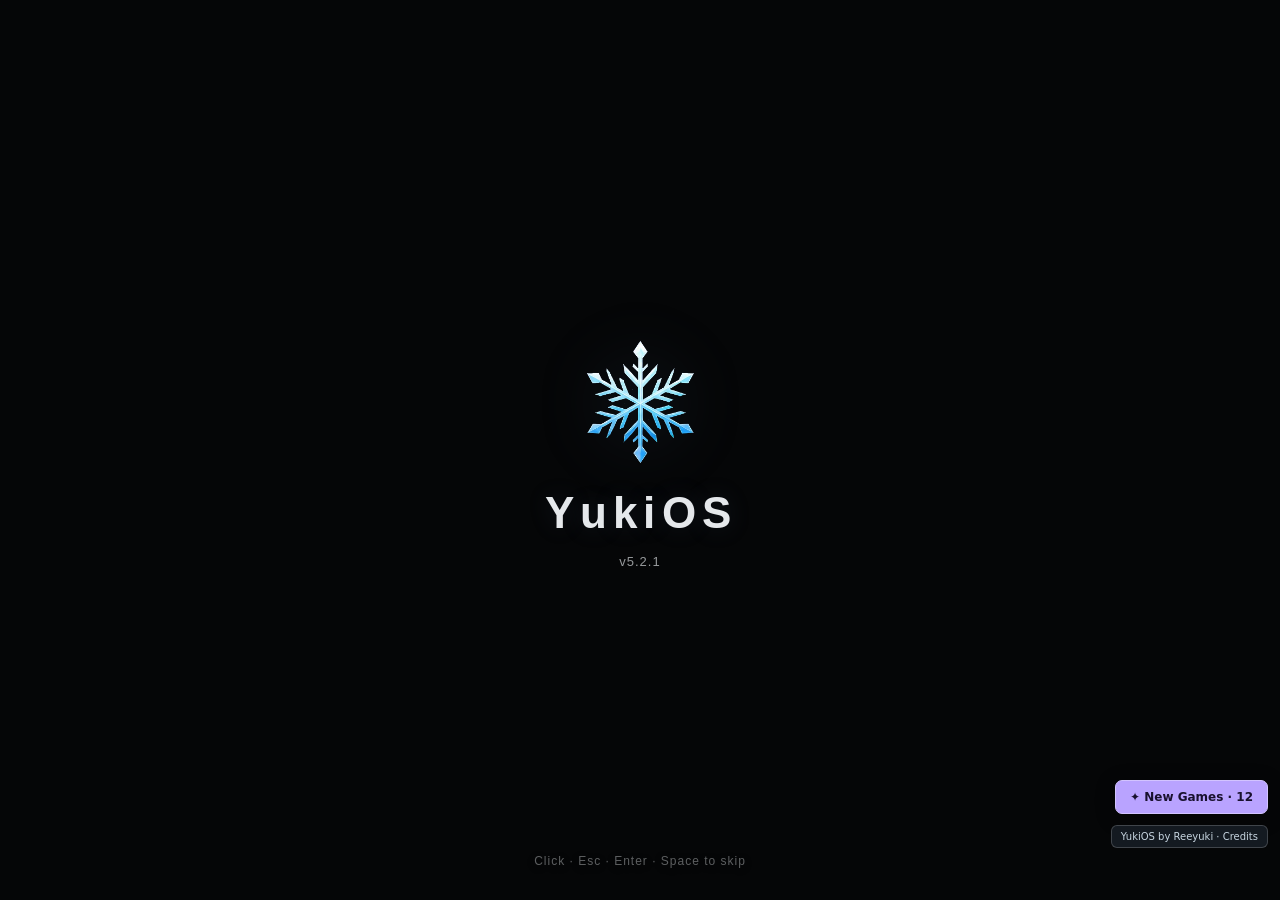
==== commit 6f18499b: "Add twelve creator-hosted games with search and PC web editions" ====
--- a/index.html
+++ b/index.html
@@ -301,5 +301,5 @@
       </div>
     </div>
     <div id="context-menu"></div>
-  <a href="./credits.html" id="remix-credit" style="position:fixed;right:12px;bottom:52px;z-index:2147483646;background:#171d25e8;color:#c7d5e0;border:1px solid #ffffff30;border-radius:6px;padding:5px 9px;font:10px system-ui;text-decoration:none">YukiOS by Reeyuki · Credits</a></body>
+  <a href="./discover.html" id="new-games-link" style="position:fixed;right:12px;bottom:86px;z-index:2147483646;background:#b9a3ff;color:#19112e;border:1px solid #d2c3ff;border-radius:7px;padding:9px 14px;font:600 12px system-ui;text-decoration:none;box-shadow:0 4px 20px #0005">✦ New Games · 12</a><a href="./credits.html" id="remix-credit" style="position:fixed;right:12px;bottom:52px;z-index:2147483646;background:#171d25e8;color:#c7d5e0;border:1px solid #ffffff30;border-radius:6px;padding:5px 9px;font:10px system-ui;text-decoration:none">YukiOS by Reeyuki · Credits</a></body>
 </html>
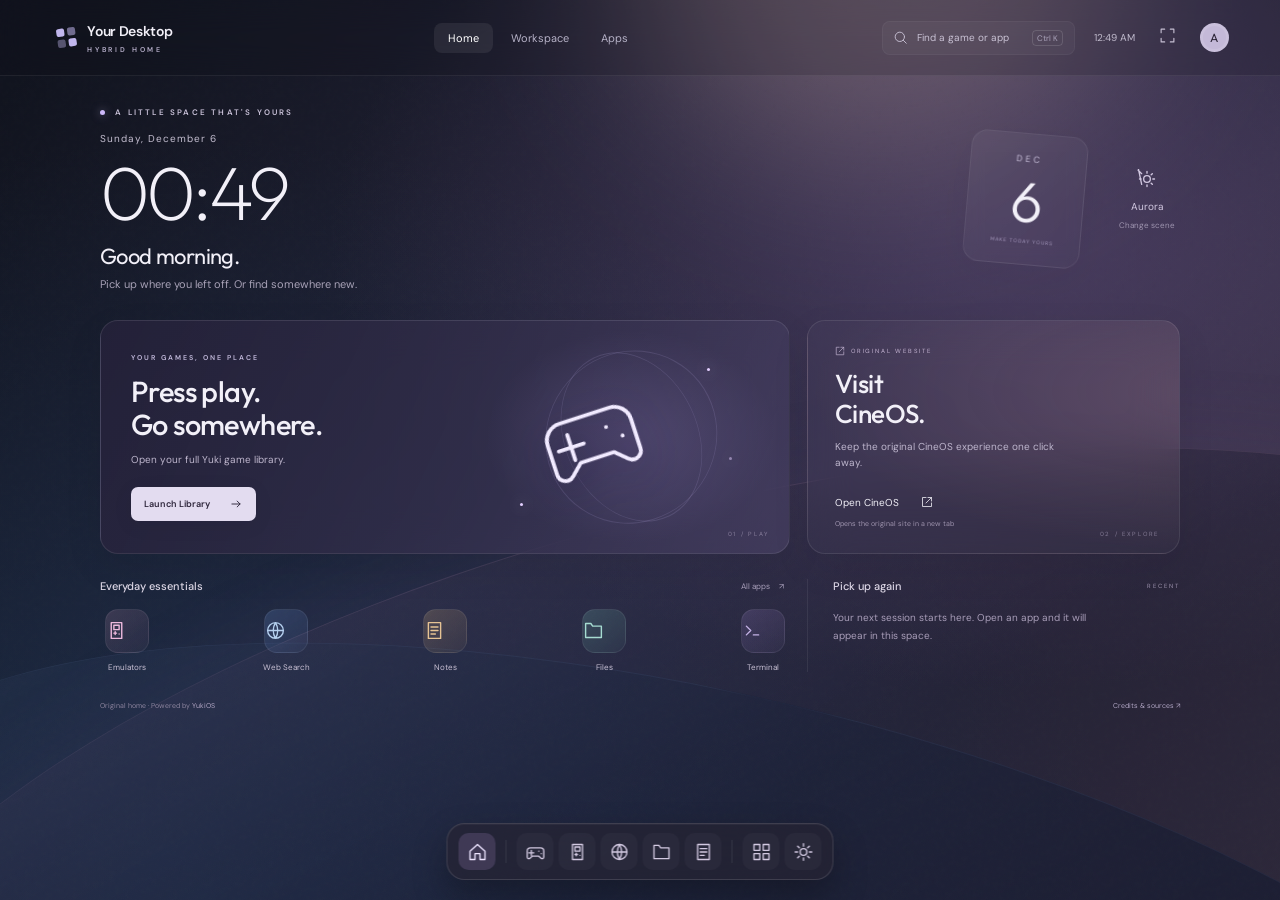
==== commit de30e952: "Replace discovery games with original hybrid home and connected Yuki workspace" ====
--- a/index.html
+++ b/index.html
@@ -1,305 +1,40 @@
 <!doctype html>
-<html lang="en" style="background: #1e1e1e">
-  <head>
-    <meta charset="UTF-8" />
+<html lang="en">
+<head>
+  <meta charset="utf-8"><meta name="viewport" content="width=device-width,initial-scale=1">
+  <meta name="theme-color" content="#10131e"><meta name="description" content="Your personal desktop: a new home for the Yuki game library, apps, and workspace.">
+  <title>Your Desktop · Hybrid Home</title><link rel="icon" href="./favicon.svg"><link rel="stylesheet" href="./hybrid.css">
+</head>
+<body data-theme="aurora">
+  <div class="wallpaper" aria-hidden="true"><div class="orb"></div><div class="horizon horizon-one"></div><div class="horizon horizon-two"></div><div class="grain"></div></div>
+  <header class="topbar">
+    <button class="brand" data-home aria-label="Your Desktop home"><span class="brand-mark"><i></i><i></i><i></i><i></i></span><span>Your Desktop<small>HYBRID HOME</small></span></button>
+    <nav class="main-nav" aria-label="Main navigation"><button id="home-nav" class="selected" data-home>Home</button><button id="desktop-nav" data-open-workspace>Workspace</button><button data-open-launcher="apps">Apps</button></nav>
+    <div class="top-actions"><button class="search-trigger" data-open-launcher="games"><span data-icon="search"></span><span>Find a game or app</span><kbd>Ctrl K</kbd></button><span id="small-clock"></span><button id="fullscreen-button" class="icon-button" aria-label="Toggle fullscreen" title="Fullscreen"><span data-icon="fullscreen"></span></button><button class="avatar" data-open-launcher="apps" aria-label="Open your apps">A</button></div>
+  </header>
 
-    <meta name="viewport" content="width=device-width, initial-scale=1.0" />
-    <link rel="preconnect" href="https://fonts.googleapis.com" />
-    <link rel="preconnect" href="https://fonts.gstatic.com" crossorigin />
-    <link rel="preconnect" href="https://cdn.jsdelivr.net" />
-    
+  <main id="home">
+    <section class="welcome" aria-label="Your desktop home">
+      <div class="welcome-copy"><p class="eyebrow"><span class="live-dot"></span> A LITTLE SPACE THAT'S YOURS</p><p id="today" class="today"></p><div id="big-clock" class="big-clock" role="timer" aria-label="Current time"></div><h1 id="greeting">Welcome back.</h1><p class="welcome-description">Pick up where you left off. Or find somewhere new.</p></div>
+      <div class="home-meta"><div class="date-card"><span id="date-month"></span><strong id="date-number"></strong><span>MAKE TODAY YOURS</span></div><button id="wallpaper-button" class="wallpaper-button" title="Change home wallpaper"><span data-icon="sun"></span><span id="wallpaper-name">Aurora</span><small>Change scene</small></button></div>
+    </section>
 
-    <link
-      rel="preload"
-      as="style"
-      href="https://fonts.googleapis.com/css2?family=Outfit:wght@100;200;300;400;500;600;700;800;900&family=Share+Tech+Mono&family=Barlow:wght@300;400;500;600&display=swap"
-    />
-    <link
-      rel="stylesheet"
-      href="https://fonts.googleapis.com/css2?family=Outfit:wght@100;200;300;400;500;600;700;800;900&family=Share+Tech+Mono&family=Barlow:wght@300;400;500;600&display=swap"
-      media="print"
-      onload="this.media = 'all'"
-    />
-    
-    <!-- End Cloudflare Web Analytics -->
-    <base href="./" />
+    <section class="feature-grid" aria-label="Quick launch">
+      <button class="feature-card library-card" data-launch-app="steamApp"><div class="feature-copy"><p class="eyebrow">YOUR GAMES, ONE PLACE</p><h2>Press play.<br>Go somewhere.</h2><p>Open your full Yuki game library.</p><span class="pill-button">Launch Library <span data-icon="arrow"></span></span></div><div class="library-art" aria-hidden="true"><div class="orbit orbit-a"></div><div class="orbit orbit-b"></div><div class="controller"><span data-icon="games"></span></div><i class="spark spark-a"></i><i class="spark spark-b"></i><i class="spark spark-c"></i></div><span class="card-corner">01 / PLAY</span></button>
+      <article class="feature-card cine-card"><div class="external-label"><span data-icon="external"></span> ORIGINAL WEBSITE</div><h2>Visit<br>CineOS.</h2><p>Keep the original CineOS experience one click away.</p><a class="cine-link" href="https://cineosweb.github.io/" target="_blank" rel="noopener noreferrer">Open CineOS <span data-icon="external"></span></a><span class="separate-site">Opens the original site in a new tab</span><span class="card-corner">02 / EXPLORE</span></article>
+    </section>
 
-    <title>Your Desktop · YukiOS Edition</title>
-    <meta
-      name="description"
-      content="YukiOS is a free browser-based desktop environment with a tiling window manager, macOS-style interface, 3000 games, a terminal with Python &amp; Git, emulators for DOS/Flash/x86/3DS, and 90+ apps - no sign-up or download required. Open source with MIT license."
-    />
+    <section class="lower-grid">
+      <div class="quick-tools"><div class="section-label"><h2>Everyday essentials</h2><button data-open-launcher="apps">All apps <span>↗</span></button></div><div class="tool-row"><button data-launch-app="emulatorApp"><span class="tool-icon pink" data-icon="emulator"></span><span>Emulators</span></button><button data-open-launcher="apps"><span class="tool-icon blue" data-icon="browser"></span><span>Web Search</span></button><button data-launch-app="notepadApp"><span class="tool-icon amber" data-icon="notes"></span><span>Notes</span></button><button data-launch-app="explorerApp"><span class="tool-icon mint" data-icon="files"></span><span>Files</span></button><button data-launch-app="terminalApp"><span class="tool-icon violet" data-icon="terminal"></span><span>Terminal</span></button></div></div>
+      <div class="recent-panel"><div class="section-label"><h2>Pick up again</h2><span class="recent-label">RECENT</span></div><div id="recent-list"></div></div>
+    </section>
+    <footer><span>Original home · Powered by <a href="https://github.com/Reeyuki/YukiOS" target="_blank" rel="noopener noreferrer">YukiOS</a></span><a href="./credits.html">Credits & sources ↗</a></footer>
+  </main>
 
-    <meta
-      property="og:title"
-      content="YukiOS - Free Desktop Environment in Your Browser, No Download Needed"
-    />
+  <section id="workspace" hidden aria-label="Yuki workspace"><div class="workspace-bar"><button data-home><span data-icon="home"></span> Home</button><p id="workspace-status" role="status">Starting workspace…</p><a id="workspace-direct" target="_blank" rel="noopener noreferrer">Open workspace in a tab ↗</a></div><div id="workspace-host"></div></section>
+  <nav class="dock" aria-label="Desktop dock"><button class="dock-home" data-home aria-label="Home" title="Home"><span data-icon="home"></span></button><span class="dock-divider"></span><button data-launch-app="steamApp" aria-label="Open game library" title="Game Library"><span data-icon="games"></span></button><button data-launch-app="emulatorApp" aria-label="Open emulators" title="Emulators"><span data-icon="emulator"></span></button><button data-open-launcher="apps" aria-label="Search apps and web" title="Search"><span data-icon="browser"></span></button><button data-launch-app="explorerApp" aria-label="Open files" title="Files"><span data-icon="files"></span></button><button data-launch-app="notepadApp" aria-label="Open notes" title="Notes"><span data-icon="notes"></span></button><span class="dock-divider"></span><button data-open-launcher="apps" aria-label="All apps" title="All Apps"><span data-icon="apps"></span></button><button data-launch-app="settingsApp" aria-label="Workspace settings" title="Settings"><span data-icon="settings"></span></button></nav>
 
-    <meta
-      property="og:description"
-      content="Turn your browser into a full desktop OS with YukiOS. Tiling window manager, Mac desktop mode, 3000 free games, Python/Node terminal, DOS/Flash/x86 emulators, 90+ apps - all in one browser tab."
-    />
-
-    <meta
-      name="twitter:title"
-      content="YukiOS - Free Desktop Environment in Your Browser, No Install Needed"
-    />
-    <meta property="og:type" content="website" />
-    <meta
-      property="og:image"
-      content="https://cdn.jsdelivr.net/gh/Reeyuki/YukiOS@main/.github/yuki-deck.png"
-    />
-    <meta property="og:image:width" content="1920" />
-    <meta property="og:image:height" content="1080" />
-    <meta
-      property="og:image:alt"
-      content="YukiOS browser-based desktop environment showing windowed multitasking with apps, taskbar, and start menu"
-    />
-    <meta property="og:site_name" content="YukiOS" />
-    <meta property="og:url" content="https://yukios.netlify.app" />
-    <meta property="og:locale" content="en_US" />
-
-    <meta name="twitter:card" content="summary_large_image" />
-    <meta
-      name="twitter:description"
-      content="Browser desktop OS with tiling WM, Mac mode, 3000 games, Python/Node terminal, emulators for DOS/Flash/x86/3DS, themes, wallpapers, PWA support, and 90+ apps - completely free and no download."
-    />
-    <meta
-      name="twitter:image"
-      content="https://cdn.jsdelivr.net/gh/Reeyuki/YukiOS@main/.github/yuki-deck.png"
-    />
-    <meta
-      name="twitter:image:alt"
-      content="YukiOS browser-based desktop environment showing windowed multitasking with apps, taskbar, and start menu"
-    />
-
-    <meta name="application-name" content="YukiOS" />
-    <meta name="theme-color" content="#1e1e1e" />
-    <meta
-      name="google-site-verification"
-      content="6D2EMAqnKo-MEhFnlXuyqliO-87DFoI3hfAsWer0KKg"
-    />
-    
-    <link rel="icon" href="favicon.ico" />
-    <link rel="preload" as="image" href="./assets/logo.BTp81O8a.png" />
-    <script>
-      (function () {
-        try {
-          var href = new URL(
-            "manifest.webmanifest",
-            window.location.href,
-          ).toString();
-          var link = document.createElement("link");
-          link.rel = "manifest";
-          link.href = href;
-          document.head.appendChild(link);
-        } catch (e) {}
-      })();
-    </script>
-
-    <script type="application/ld+json">
-      {
-        "@context": "https://schema.org",
-        "@type": "SoftwareApplication",
-        "name": "YukiOS",
-        "applicationCategory": "WebApplication",
-        "applicationSubCategory": "DesktopEnvironment",
-        "operatingSystem": "Web Browser (Chrome, Firefox, Edge, Safari)",
-        "url": "https://yukios.netlify.app",
-        "description": "YukiOS is a browser-based desktop operating system with windowed multitasking, a virtual filesystem, 90+ built-in applications, and persistent storage.",
-        "featureList": [
-          "Windowed desktop environment",
-          "Virtual filesystem with persistent storage",
-          "90+ built-in applications",
-          "Browser-based code editor",
-          "Integrated terminal with Python and Node.js REPLs",
-          "Desktop notifications",
-          "Command palette",
-          "PWA support with offline caching",
-          "Custom wallpapers and themes",
-          "User profiles and session management",
-          "Emulators: Flash, DOS, x86, 3DS",
-          "Window tiling manager"
-        ],
-        "screenshot": "https://cdn.jsdelivr.net/gh/Reeyuki/YukiOS@main/.github/yuki-deck.png",
-        "image": "https://cdn.jsdelivr.net/gh/Reeyuki/YukiOS@main/.github/steam.png",
-        "offers": {
-          "@type": "Offer",
-          "price": "0",
-          "priceCurrency": "USD"
-        },
-        "applicationSuite": "YukiOS",
-        "genre": ["Desktop Environment", "Web Application", "Productivity"],
-        "publisher": {
-          "@type": "Organization",
-          "name": "YukiOS",
-          "url": "https://github.com/Reeyuki/YukiOS"
-        }
-      }
-    </script>
-    <script type="module" crossorigin src="./assets/index.CJZ7dzK1.js"></script>
-    <link rel="stylesheet" crossorigin href="./assets/index.CRaPTikk.css">
-  </head>
-
-  <body>
-    <h1
-      style="
-        position: absolute;
-        width: 1px;
-        height: 1px;
-        overflow: hidden;
-        clip: rect(0, 0, 0, 0);
-        white-space: nowrap;
-      "
-    >
-      YukiOS - Free Browser-Based Desktop Environment
-    </h1>
-    <div id="selection-box"></div>
-
-    <div id="desktop" class="desktop" role="presentation">
-      <div id="start-menu" class="start-menu">
-        <div class="start-sidebar">
-          <div class="start-user">
-            <img src="https://cdn.jsdelivr.net/gh/NaoTomori1/yukios@main/static/icons/guest.webp" alt="User avatar" />
-            <span></span>
-          </div>
-
-          <div class="start-cat-list"></div>
-
-          <div class="start-cat" data-cat="settingsApp">Settings</div>
-
-          <div class="start-footer-actions">
-            <button class="start-sleep-btn" id="start-sleep-btn" title="Sleep">
-              <img
-                src="https://cdn.jsdelivr.net/gh/PapirusDevelopmentTeam/papirus-icon-theme@master/Papirus/22x22/apps/system-suspend.svg"
-                class="papirus-icon papirus-icon--32"
-                alt=""
-              />
-            </button>
-            <button
-              class="start-lock-btn"
-              id="start-lock-btn"
-              title="Lock System"
-            >
-              <img
-                src="https://cdn.jsdelivr.net/gh/PapirusDevelopmentTeam/papirus-icon-theme@master/Papirus/22x22/actions/object-locked.svg"
-                class="papirus-icon papirus-icon--32"
-                alt=""
-              />
-            </button>
-            <button
-              class="start-signout-btn"
-              id="start-signout-btn"
-              title="Sign Out"
-            >
-              <img
-                src="https://cdn.jsdelivr.net/gh/PapirusDevelopmentTeam/papirus-icon-theme@master/Papirus/22x22/actions/system-log-out.svg"
-                class="papirus-icon papirus-icon--32"
-                alt=""
-              />
-            </button>
-            <button
-              class="start-shutdown-btn"
-              id="start-shutdown-btn"
-              title="Shutdown"
-            >
-              <img
-                src="https://cdn.jsdelivr.net/gh/PapirusDevelopmentTeam/papirus-icon-theme@master/Papirus/22x22/actions/system-shutdown.svg"
-                class="papirus-icon papirus-icon--32"
-                alt=""
-              />
-            </button>
-          </div>
-        </div>
-
-        <div class="start-content">
-          <div class="search-input-wrapper">
-            <img
-              src="https://cdn.jsdelivr.net/gh/PapirusDevelopmentTeam/papirus-icon-theme@master/Papirus/22x22/actions/edit-find.svg"
-              class="papirus-icon papirus-icon--22 search-icon"
-              alt=""
-            />
-            <input
-              id="start-menu-search"
-              placeholder="Search..."
-              autocomplete="off"
-            />
-          </div>
-
-          <div class="start-page active" data-page="all">
-            <div class="app-grid"></div>
-          </div>
-
-          <div class="start-page" data-page="favorites"></div>
-
-          <div class="start-page" data-page="recent">
-            <div class="app-grid"></div>
-          </div>
-
-          <div class="start-page" data-page="development">
-            <div class="app-grid"></div>
-          </div>
-
-          <div class="start-page" data-page="games">
-            <div class="app-grid"></div>
-          </div>
-
-          <div class="start-page" data-page="graphics">
-            <div class="app-grid"></div>
-          </div>
-
-          <div class="start-page" data-page="help">
-            <div class="app-grid"></div>
-          </div>
-
-          <div class="start-page" data-page="internet">
-            <div class="app-grid"></div>
-          </div>
-
-          <div class="start-page" data-page="media">
-            <div class="app-grid"></div>
-          </div>
-
-          <div class="start-page" data-page="office">
-            <div class="app-grid"></div>
-          </div>
-
-          <div class="start-page" data-page="system">
-            <div class="app-grid"></div>
-          </div>
-
-          <div class="start-page" data-page="places">
-            <div class="places-section"></div>
-          </div>
-        </div>
-      </div>
-    </div>
-    <div id="taskbar">
-      <div id="mac-menu-bar">
-        <span class="mac-menu-item mac-menu-apple" data-start="true"
-          ><img
-            src="https://cdn.jsdelivr.net/gh/PapirusDevelopmentTeam/papirus-icon-theme@master/Papirus/22x22/apps/apple-music.svg"
-            class="papirus-icon papirus-icon--22"
-            alt=""
-        /></span>
-        <span class="mac-menu-item" data-menu="Finder">Finder</span>
-        <span class="mac-menu-item" data-menu="File">File</span>
-        <span class="mac-menu-item" data-menu="Edit">Edit</span>
-        <span class="mac-menu-item" data-menu="View">View</span>
-        <span class="mac-menu-item" data-menu="Go">Go</span>
-        <span class="mac-menu-item" data-menu="Window">Window</span>
-        <span class="mac-menu-item" data-menu="Help">Help</span>
-      </div>
-      <div id="start-button"></div>
-      <div id="taskbar-windows" style="display: flex"></div>
-      <div id="system-tray">
-        <div id="time-container">
-          <div id="clock">12:00 PM</div>
-          <div id="date">01/01/2026</div>
-        </div>
-        <div id="social-bar-container"></div>
-      </div>
-    </div>
-    <div id="context-menu"></div>
-  <a href="./discover.html" id="new-games-link" style="position:fixed;right:12px;bottom:86px;z-index:2147483646;background:#b9a3ff;color:#19112e;border:1px solid #d2c3ff;border-radius:7px;padding:9px 14px;font:600 12px system-ui;text-decoration:none;box-shadow:0 4px 20px #0005">✦ New Games · 12</a><a href="./credits.html" id="remix-credit" style="position:fixed;right:12px;bottom:52px;z-index:2147483646;background:#171d25e8;color:#c7d5e0;border:1px solid #ffffff30;border-radius:6px;padding:5px 9px;font:10px system-ui;text-decoration:none">YukiOS by Reeyuki · Credits</a></body>
-</html>
+  <dialog id="launcher"><div class="launcher-heading"><div><p class="eyebrow">YOUR LAUNCHPAD</p><h2 id="launcher-title">Make yourself at home</h2></div><button id="close-launcher" class="icon-button" aria-label="Close launcher"><span data-icon="close"></span></button></div><label class="launcher-search"><span data-icon="search"></span><input id="launcher-search" type="search" autocomplete="off" placeholder="Search by name, or search the web…" aria-label="Search apps or games"><kbd>Esc</kbd></label><div class="launcher-tabs" role="tablist" aria-label="Search category"><button role="tab" aria-selected="true" class="selected" data-launcher-tab="apps">Apps</button><button role="tab" aria-selected="false" data-launcher-tab="games">Games</button><button id="full-library">Open Full Library ↗</button></div><p id="launcher-count" aria-live="polite"></p><div id="launcher-results" class="launcher-results"></div><a id="web-search" hidden target="_blank" rel="noopener noreferrer"><span data-icon="browser"></span><span id="web-search-label"></span><span>↗</span></a><div class="launcher-note">Apps and games open in your Yuki workspace. CineOS opens separately.</div></dialog>
+  <noscript><p class="noscript">Enable JavaScript to open your desktop. <a href="./desktop.html">Open the Yuki workspace</a>.</p></noscript>
+  <script type="module" src="./hybrid.js"></script>
+</body></html>
--- a/hybrid.css
+++ b/hybrid.css
@@ -0,0 +1,15 @@
+@import url('https://fonts.googleapis.com/css2?family=DM+Sans:wght@400;500;600;700&family=Outfit:wght@200;300;400;500;600;700&display=swap');
+:root{font-family:'DM Sans',system-ui,sans-serif;color:#f2f0f8;background:#10131e;color-scheme:dark;font-synthesis:none}*{box-sizing:border-box}body{margin:0;min-height:100dvh}button,input{font:inherit}button,a{-webkit-tap-highlight-color:transparent}button{cursor:pointer;color:inherit}a{color:inherit;text-decoration:none}button{border:0}button:focus-visible,a:focus-visible,input:focus-visible{outline:2px solid #d5baff;outline-offset:4px}button:hover{filter:brightness(1.13)}svg{width:24px;height:24px;display:block}button span[data-icon],a span[data-icon]{display:inline-flex}[hidden]{display:none!important}
+.wallpaper{position:fixed;inset:0;z-index:-1;overflow:hidden;background:radial-gradient(ellipse at 80% 27%,#68508077,transparent 48%),radial-gradient(ellipse at 15% 100%,#173e6566,transparent 60%),linear-gradient(130deg,#10131e 4%,#27263d 56%,#383044);transition:background .6s}.orb{position:absolute;width:540px;height:540px;border-radius:50%;top:-390px;right:10%;background:#eac3bf;filter:blur(90px);opacity:.3}.horizon{position:absolute;width:140%;left:-15%;border-radius:50%;height:650px;transform:rotate(-15deg)}.horizon-one{top:57%;background:linear-gradient(165deg,#a575ab28,#080b1940 50%);border-top:1px solid #ddaece1c;box-shadow:0 -20px 80px #a176ad10}.horizon-two{top:77%;transform:rotate(13deg);background:linear-gradient(140deg,#47628a28,#0f1226);border-top:1px solid #9bb4ed11}.grain{position:absolute;inset:0;background-image:url("data:image/svg+xml,%3Csvg viewBox='0 0 200 200' xmlns='http://www.w3.org/2000/svg'%3E%3Cfilter id='n'%3E%3CfeTurbulence type='fractalNoise' baseFrequency='.85' numOctaves='3' stitchTiles='stitch'/%3E%3C/filter%3E%3Cpath fill='%23fff' filter='url(%23n)' opacity='.16' d='M0 0h200v200H0z'/%3E%3C/svg%3E");opacity:.1;pointer-events:none}body[data-theme=midnight] .wallpaper{background:radial-gradient(ellipse at 75% 10%,#184761aa,transparent 65%),linear-gradient(125deg,#071320,#102439 65%,#142f42)}body[data-theme=ember] .wallpaper{background:radial-gradient(ellipse at 80% 10%,#b4634860,transparent 50%),linear-gradient(120deg,#1b1523,#493144 70%,#734855)}
+.topbar{height:76px;display:flex;align-items:center;justify-content:space-between;gap:24px;padding:0 4vw;border-bottom:1px solid #fff1;background:#0e111629;backdrop-filter:blur(20px)}.brand{display:flex;align-items:center;gap:11px;background:none;text-align:left;font-size:14px;font-weight:600;letter-spacing:-.3px;white-space:nowrap}.brand small{display:block;font-size:7px;letter-spacing:2.7px;color:#b6afca;margin-top:5px}.brand-mark{display:grid;grid-template-columns:repeat(2,8px);gap:3px;transform:rotate(-8deg)}.brand-mark i{width:8px;height:8px;background:#c1b6ed;border-radius:2px}.brand-mark i:nth-child(2){opacity:.55}.brand-mark i:nth-child(3){opacity:.4}.main-nav{display:flex;gap:4px;margin-left:15px}.main-nav button{padding:8px 14px;background:transparent;border-radius:8px;color:#b6b2c7;font-size:11px}.main-nav .selected{background:#ffffff12;color:#fff}.top-actions{display:flex;align-items:center;gap:19px}.search-trigger{display:flex;align-items:center;gap:9px;background:#ffffff09;border:1px solid #ffffff0a;border-radius:8px;padding:8px 11px;color:#c9c2d4;font-size:10px}.search-trigger svg{width:14px;height:14px}.search-trigger kbd{margin-left:14px}kbd{font-family:inherit;font-size:8px;border:1px solid #fff2;border-radius:4px;padding:2px 4px;color:#aaa3ba}#small-clock{font-size:10px;white-space:nowrap;color:#c1bbcd}.icon-button{background:transparent;padding:5px;color:#c6bfd3}.icon-button svg{width:17px;height:17px}.avatar{width:29px;height:29px;border-radius:50%;font:12px Outfit,sans-serif;background:#c4b9d8;color:#2c2537;border:3px solid #ffffff1a}
+#home{width:min(1080px,90vw);margin:0 auto;padding:0 0 106px}.welcome{display:flex;align-items:center;justify-content:space-between;padding:31px 0 29px;min-height:244px}.eyebrow{font-size:8px;font-weight:600;letter-spacing:2.2px;color:#cac2d9;margin:0 0 15px}.live-dot{display:inline-block;width:5px;height:5px;border-radius:50%;background:#cdb9f9;box-shadow:0 0 9px #d7c5ff80;vertical-align:middle;margin-right:6px}.today{font-size:10px;letter-spacing:1px;color:#c4bed0;margin:0}.big-clock{font:200 76px/.98 Outfit,system-ui,sans-serif;letter-spacing:-4px;margin:10px 0 13px}h1{font:400 22px Outfit,system-ui,sans-serif;margin:0 0 7px;letter-spacing:-.6px}.welcome-description{font-size:11px;color:#a7a1b6;margin:0}.home-meta{display:flex;align-items:center;gap:30px}.date-card{width:117px;height:132px;text-align:center;border:1px solid #ffffff12;border-radius:16px;background:linear-gradient(135deg,#ffffff0c,#ffffff02);box-shadow:0 10px 40px #0000000c;display:flex;flex-direction:column;align-items:center;justify-content:center;transform:rotate(5deg);backdrop-filter:blur(10px)}.date-card>span:first-child{font-size:9px;letter-spacing:3px;text-transform:uppercase;color:#c7bed9}.date-card strong{font:300 57px/1.1 Outfit,sans-serif;letter-spacing:-2px;margin:5px 0}.date-card>span:last-child{font-size:5px;letter-spacing:1px;color:#a79bbf}.wallpaper-button{display:flex;align-items:center;flex-direction:column;gap:7px;background:none;padding:14px 5px;color:#d2c8e1}.wallpaper-button svg{width:20px;height:20px;margin-bottom:4px}.wallpaper-button>span:not([data-icon]){font-size:10px}.wallpaper-button small{font-size:8px;color:#9f95b0}
+.feature-grid{display:grid;grid-template-columns:1.85fr 1fr;gap:17px}.feature-card{position:relative;overflow:hidden;border-radius:18px;min-height:217px;text-align:left;border:1px solid #ffffff18;background:#ffffff08;backdrop-filter:blur(22px);box-shadow:0 14px 40px #00000012}.library-card{padding:27px 30px;background:linear-gradient(115deg,#242139ec,#4d456a8c)}.feature-copy{position:relative;z-index:2}.feature-copy .eyebrow{font-size:7px;letter-spacing:2px;margin-bottom:13px;color:#c3badc}.feature-card h2{font:500 29px/1.15 Outfit,sans-serif;letter-spacing:-.6px;margin:0 0 11px}.feature-card p:not(.eyebrow){font-size:10px;color:#beb6cd;line-height:1.6;margin:0 0 19px}.pill-button{display:inline-flex;align-items:center;gap:19px;background:#e3dcf0;color:#2e263b;padding:10px 13px;border-radius:7px;font-size:9px;font-weight:600;box-shadow:0 4px 20px #0d071b12}.pill-button svg{width:14px;height:14px}.library-art{position:absolute;right:0;top:0;height:100%;width:46%;background:radial-gradient(ellipse at center,#b098e530,transparent 65%)}.controller{position:absolute;left:21%;top:27%;color:#f1eaff;transform:rotate(-18deg);filter:drop-shadow(0 12px 18px #160d36aa)}.controller svg{width:105px;height:105px;stroke-width:.9}.orbit{position:absolute;inset:12%;border-radius:50%;border:1px solid #d2bfff22;transform:rotate(-25deg) scaleX(.55)}.orbit-b{transform:rotate(40deg) scaleX(.7)}.spark{position:absolute;background:#e3cfff;box-shadow:0 0 15px #e7d5ff;border-radius:50%;width:3px;height:3px}.spark-a{top:20%;right:25%}.spark-b{bottom:20%;left:15%}.spark-c{bottom:40%;right:18%;opacity:.5}.card-corner{position:absolute;right:20px;bottom:15px;font-size:6px;letter-spacing:1.7px;color:#b8adc99a}.cine-card{padding:25px 27px;background:radial-gradient(ellipse at 110% 30%,#c6939f30,transparent 70%),#ffffff06}.external-label{display:flex;align-items:center;gap:6px;font-size:6px;letter-spacing:1.8px;color:#c5b5d3;margin-bottom:13px}.external-label svg{width:10px;height:10px}.cine-card h2{font-size:26px;line-height:1.12}.cine-card p{max-width:230px}.cine-link{display:inline-flex;align-items:center;gap:22px;font-size:10px}.cine-link svg{height:12px;width:12px}.separate-site{display:block;color:#9f94af;font-size:7px;margin-top:8px}
+.lower-grid{display:grid;grid-template-columns:1.85fr 1fr;gap:17px;margin-top:25px}.section-label{display:flex;align-items:center;justify-content:space-between;margin-bottom:16px}.section-label h2{font-size:11px;font-weight:500;color:#dfd9e8;margin:0}.section-label>button{font-size:8px;background:none;color:#aaa0bc}.section-label>button span{margin-left:7px}.tool-row{display:flex;gap:15px;align-items:flex-start;justify-content:space-between}.tool-row>button{display:flex;align-items:center;flex-direction:column;gap:9px;min-width:54px;background:none;padding:0;font-size:8px;color:#c9c1d5}.tool-icon,.app-icon{display:grid;place-items:center;background:#fff1;color:#e4ddf2;border:1px solid #ffffff12;border-radius:13px;width:44px;height:44px}.tool-icon svg{width:21px;height:21px}.pink{background:linear-gradient(140deg,#b988aa35,#b988aa10);color:#edb9dd}.blue{background:linear-gradient(140deg,#709de735,#709de710);color:#b4cfee}.amber{background:linear-gradient(140deg,#deb47735,#deb47710);color:#e6c394}.mint{background:linear-gradient(140deg,#77c4b435,#77c4b410);color:#a6dbd1}.violet{background:linear-gradient(140deg,#a285d235,#a285d210);color:#c5b3e6}.recent-panel{border-left:1px solid #ffffff12;padding-left:25px}.recent-label{font-size:6px;letter-spacing:2px;color:#9f94af}#recent-list{display:grid;grid-template-columns:1fr 1fr;gap:7px}.recent-item{display:flex;align-items:center;gap:7px;background:#ffffff07;border:1px solid #ffffff0b;border-radius:7px;padding:8px;font-size:8px;min-width:0}.recent-item span{overflow:hidden;white-space:nowrap;text-overflow:ellipsis}.recent-item svg{height:13px;width:13px;flex-shrink:0;color:#b8a9ce}.empty-recent{grid-column:1/-1;font-size:10px;line-height:1.8;color:#a89db8;max-width:260px;margin:0}footer{display:flex;align-items:center;justify-content:space-between;margin-top:29px;font-size:7px;color:#8e859f}footer a{color:#b1a6c4}footer a:hover{text-decoration:underline}
+.dock{position:fixed;bottom:20px;left:50%;transform:translateX(-50%);display:flex;align-items:center;gap:5px;border:1px solid #ffffff20;border-radius:18px;background:#272433a8;box-shadow:0 16px 35px #0004,inset 0 1px #ffffff0a;padding:9px 11px;backdrop-filter:blur(35px);z-index:10}.dock>button{width:37px;height:37px;border-radius:10px;display:grid;place-items:center;background:#ffffff08;color:#d1c8e0;transition:transform .15s,background .15s}.dock>button:hover{transform:translateY(-5px);background:#ffffff19}.dock>button svg{width:20px;height:20px}.dock .dock-home{color:#ede4ff;background:#a68ac436}.dock-divider{height:23px;width:1px;background:#ffffff16;margin:0 5px}
+#workspace{height:calc(100dvh - 76px);display:flex;flex-direction:column;background:#141821}.workspace-bar{height:36px;flex-shrink:0;display:flex;align-items:center;gap:20px;padding:0 14px;border-bottom:1px solid #fff1;background:#181a26}.workspace-bar>button{display:flex;align-items:center;gap:5px;background:#ffffff08;font-size:10px;padding:4px 8px;border-radius:4px}.workspace-bar svg{width:12px;height:12px}.workspace-bar p{font-size:9px;color:#aeb5c4;flex:1}.workspace-bar a{font-size:9px;color:#bfb6d7}#workspace-host{flex:1;min-height:0}#workspace-host iframe{width:100%;height:100%;display:block;border:0}.in-workspace .dock{display:none}
+#launcher{border:1px solid #ffffff24;border-radius:20px;width:min(760px,calc(100vw - 30px));max-height:min(650px,88dvh);padding:27px;color:#f4effb;background:#202031f5;box-shadow:0 30px 120px #0009;backdrop-filter:blur(40px)}#launcher::backdrop{background:#0708159c;backdrop-filter:blur(9px)}.launcher-heading{display:flex;align-items:center;justify-content:space-between}.launcher-heading .eyebrow{font-size:7px;margin:0 0 7px}.launcher-heading h2{font:500 23px Outfit,sans-serif;margin:0}.launcher-search{display:flex;align-items:center;gap:11px;margin-top:23px;padding:13px;background:#ffffff08;border:1px solid #ffffff15;border-radius:10px}.launcher-search svg{height:18px;width:18px;color:#a99dbc}.launcher-search input{background:transparent;border:0;outline:none;color:#f5efff;flex:1;min-width:0;font-size:12px}.launcher-search:focus-within{border-color:#be9ee4}.launcher-tabs{display:flex;gap:8px;margin-top:17px}.launcher-tabs button{padding:7px 14px;border-radius:6px;background:none;color:#aca1be;font-size:10px}.launcher-tabs .selected{background:#c7b3e222;color:#f0e5ff}.launcher-tabs #full-library{margin-left:auto;font-size:9px;color:#b6a2cc}#launcher-count{font-size:9px;color:#9d93ae;line-height:1.5;margin:15px 0}.launcher-results{display:grid;grid-template-columns:1fr 1fr;gap:8px;max-height:320px;overflow-y:auto;padding:2px 4px 3px 2px}.launch-item{display:flex;align-items:center;gap:13px;text-align:left;background:#ffffff05;border:1px solid #ffffff09;border-radius:11px;padding:11px;min-width:0}.launch-item:hover{background:#ffffff0f}.launch-item .app-icon{flex-shrink:0;border-radius:9px;width:40px;height:40px;overflow:hidden}.app-icon img{width:100%;height:100%;object-fit:cover}.app-icon svg{width:20px;height:20px}.launch-item>span:last-child{min-width:0}.launch-item strong{display:block;font-weight:500;font-size:11px;overflow:hidden;text-overflow:ellipsis;white-space:nowrap}.launch-item small{display:block;color:#9e94ae;font-size:8px;margin-top:5px}#web-search{display:flex;align-items:center;gap:10px;background:#bda1e412;border:1px solid #c9a9f128;padding:12px;border-radius:10px;margin-top:15px;font-size:11px}#web-search>span:nth-child(2){flex:1}#web-search svg{width:16px;height:16px}.launcher-note{border-top:1px solid #ffffff0c;font-size:8px;color:#8c819f;padding-top:15px;margin-top:18px}.noscript{padding:20px;background:#342741;position:fixed;inset:76px 20px auto}
+@media(min-width:1350px){#home{width:min(1130px,86vw)}.welcome{min-height:280px}.feature-card{min-height:245px}.feature-card h2{font-size:34px}.library-card{padding:32px 36px}.feature-card p:not(.eyebrow){font-size:12px}.lower-grid{margin-top:30px}.tool-icon{width:50px;height:50px}.tool-row>button{font-size:10px}.section-label h2{font-size:13px}.big-clock{font-size:86px}.welcome-description{font-size:12px}}
+@media(max-width:900px){.main-nav{margin-left:0}.topbar{gap:15px}.top-actions{gap:12px}.search-trigger{background:none;border:0;padding:4px}.search-trigger>span:not([data-icon]),.search-trigger kbd{display:none}.top-actions .avatar{display:none}.feature-grid,.lower-grid{grid-template-columns:1.55fr 1fr}.library-art{width:40%;right:-10px}.controller svg{height:85px;width:85px}.feature-card{min-height:226px}.library-card{padding:25px}.cine-card{padding:23px}.feature-card h2{font-size:27px}.feature-card p:not(.eyebrow){font-size:10px;max-width:195px}.tool-row{gap:7px}.tool-row>button{min-width:42px}.recent-panel{padding-left:16px}.home-meta{gap:20px}}
+@media(max-width:600px){.topbar{height:65px;padding:0 20px}.main-nav{gap:0}.main-nav button{font-size:10px;padding:8px}.main-nav button:nth-child(3){display:none}.top-actions{gap:12px}#small-clock,.top-actions .icon-button{display:none}.brand{font-size:12px}.brand small{font-size:6px;letter-spacing:2px}.brand-mark{grid-template-columns:repeat(2,6px)}.brand-mark i{height:6px;width:6px}#home{width:calc(100% - 40px)}.welcome{min-height:245px;padding-top:28px}.big-clock{font-size:67px}.welcome .eyebrow{font-size:6px;letter-spacing:1.5px}.today{font-size:8px}h1{font-size:20px}.welcome-description{max-width:190px;font-size:10px;line-height:1.7}.date-card{display:none}.wallpaper-button{padding:8px 0}.wallpaper-button small{font-size:7px}.feature-grid,.lower-grid{grid-template-columns:1fr}.library-card{min-height:220px}.library-art{width:45%;right:0}.feature-card p:not(.eyebrow){max-width:235px}.cine-card{min-height:170px;padding:23px}.cine-card h2 br{display:none}.cine-card h2{font-size:25px}.cine-card .external-label{margin-bottom:11px}.cine-card p:not(.eyebrow){margin-bottom:13px}.lower-grid{gap:25px;margin-top:26px}.recent-panel{border-left:0;border-top:1px solid #fff1;padding:20px 0 0}.section-label h2{font-size:12px}.tool-row>button{font-size:9px}.tool-icon{height:46px;width:46px}footer{font-size:6px;gap:14px;align-items:flex-start;line-height:1.8}.dock{gap:3px;bottom:12px;padding:7px;border-radius:15px}.dock>button{width:31px;height:33px}.dock>button svg{width:18px;height:18px}.dock-divider{margin:0 2px}.dock>button:last-child{display:none}#launcher{padding:20px}.launcher-results{grid-template-columns:1fr}.launcher-heading h2{font-size:20px}.launcher-tabs{gap:0}.launcher-tabs #full-library{padding:7px;font-size:8px}#workspace{height:calc(100dvh - 65px)}.workspace-bar{gap:10px}.workspace-bar p{font-size:8px}.workspace-bar a{font-size:0}.workspace-bar a:after{content:'Open tab ↗';font-size:8px}}
+@media(min-width:601px) and (max-height:800px){.topbar{height:64px}.welcome{min-height:204px;padding:20px 0}.feature-card{min-height:202px}.library-card{padding:22px 27px}.cine-card{padding:20px 25px}.feature-card h2{font-size:27px}.feature-card p:not(.eyebrow){margin-bottom:14px}.lower-grid{margin-top:20px}.section-label{margin-bottom:12px}.tool-icon{width:38px;height:38px}.tool-icon svg{height:19px;width:19px}footer{margin-top:20px}#workspace{height:calc(100dvh - 64px)}}
+@media(prefers-reduced-motion:reduce){*{transition:none!important;scroll-behavior:auto!important}}
